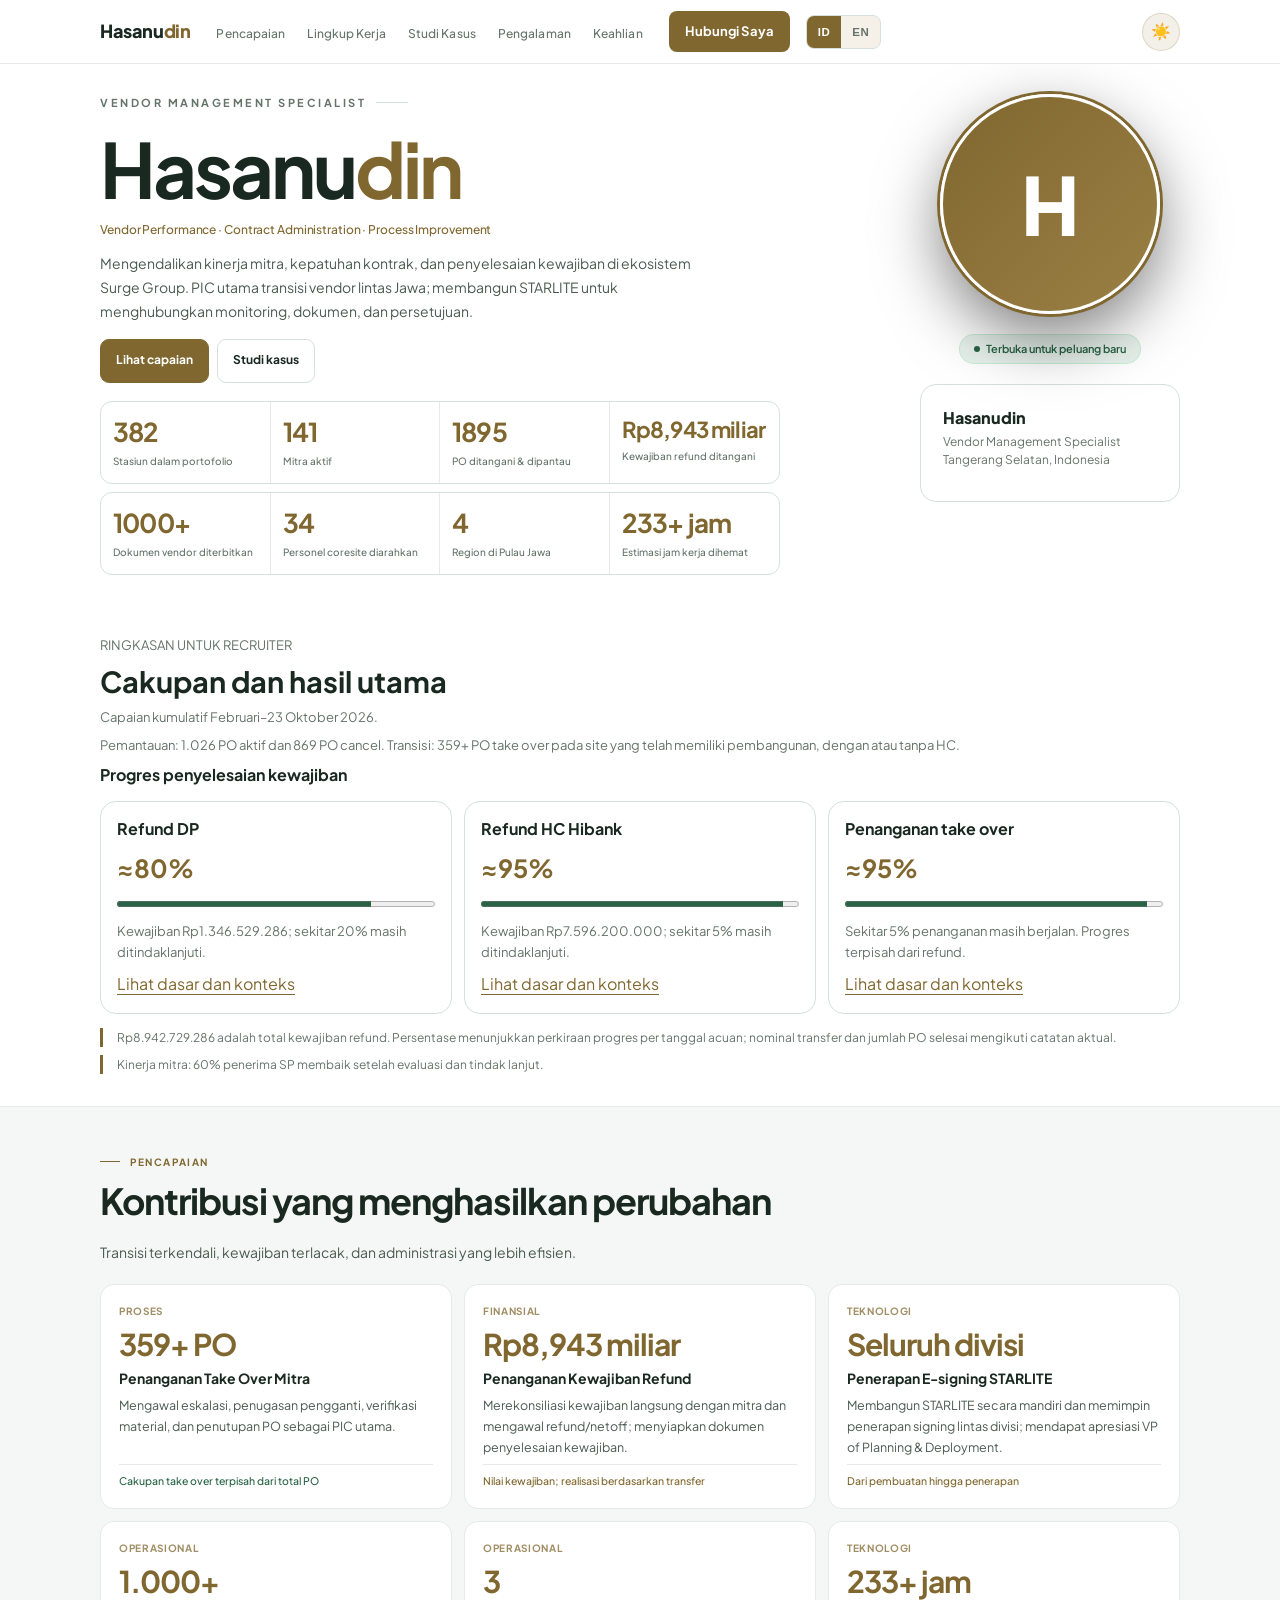
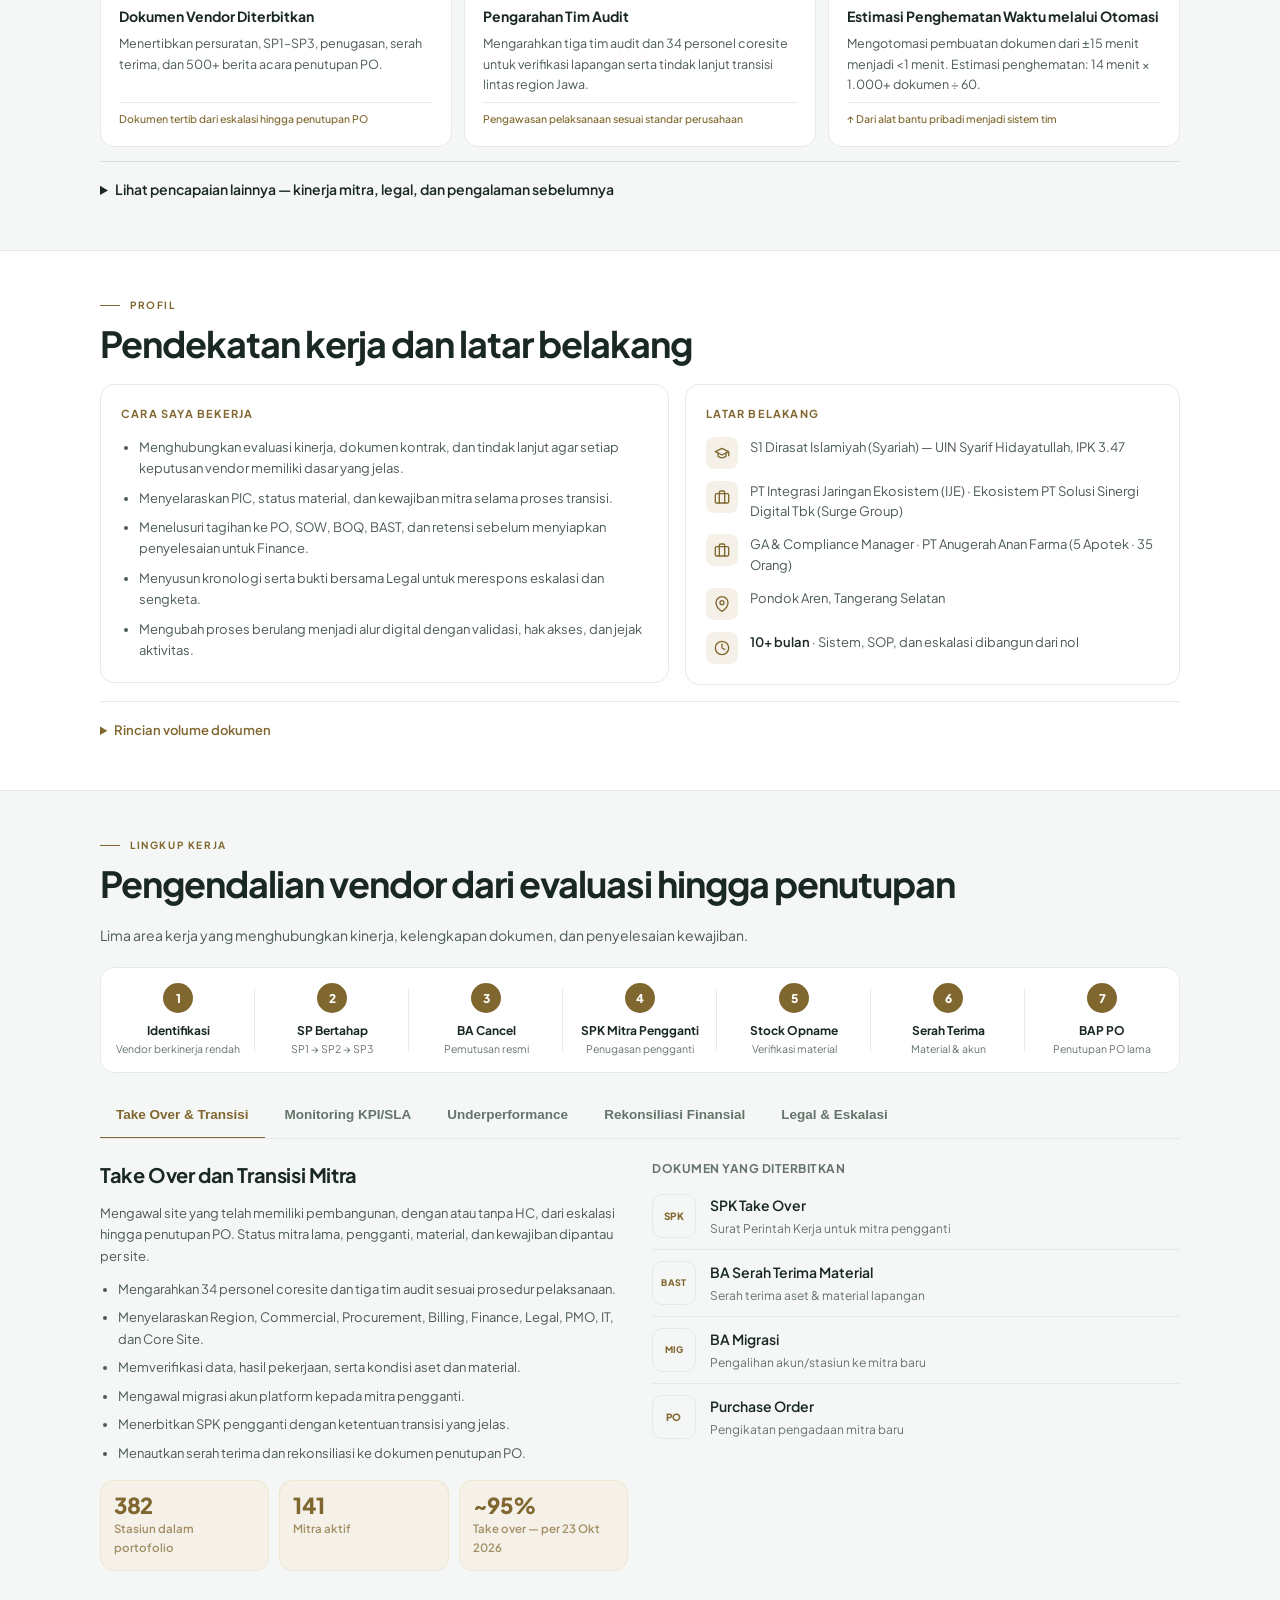
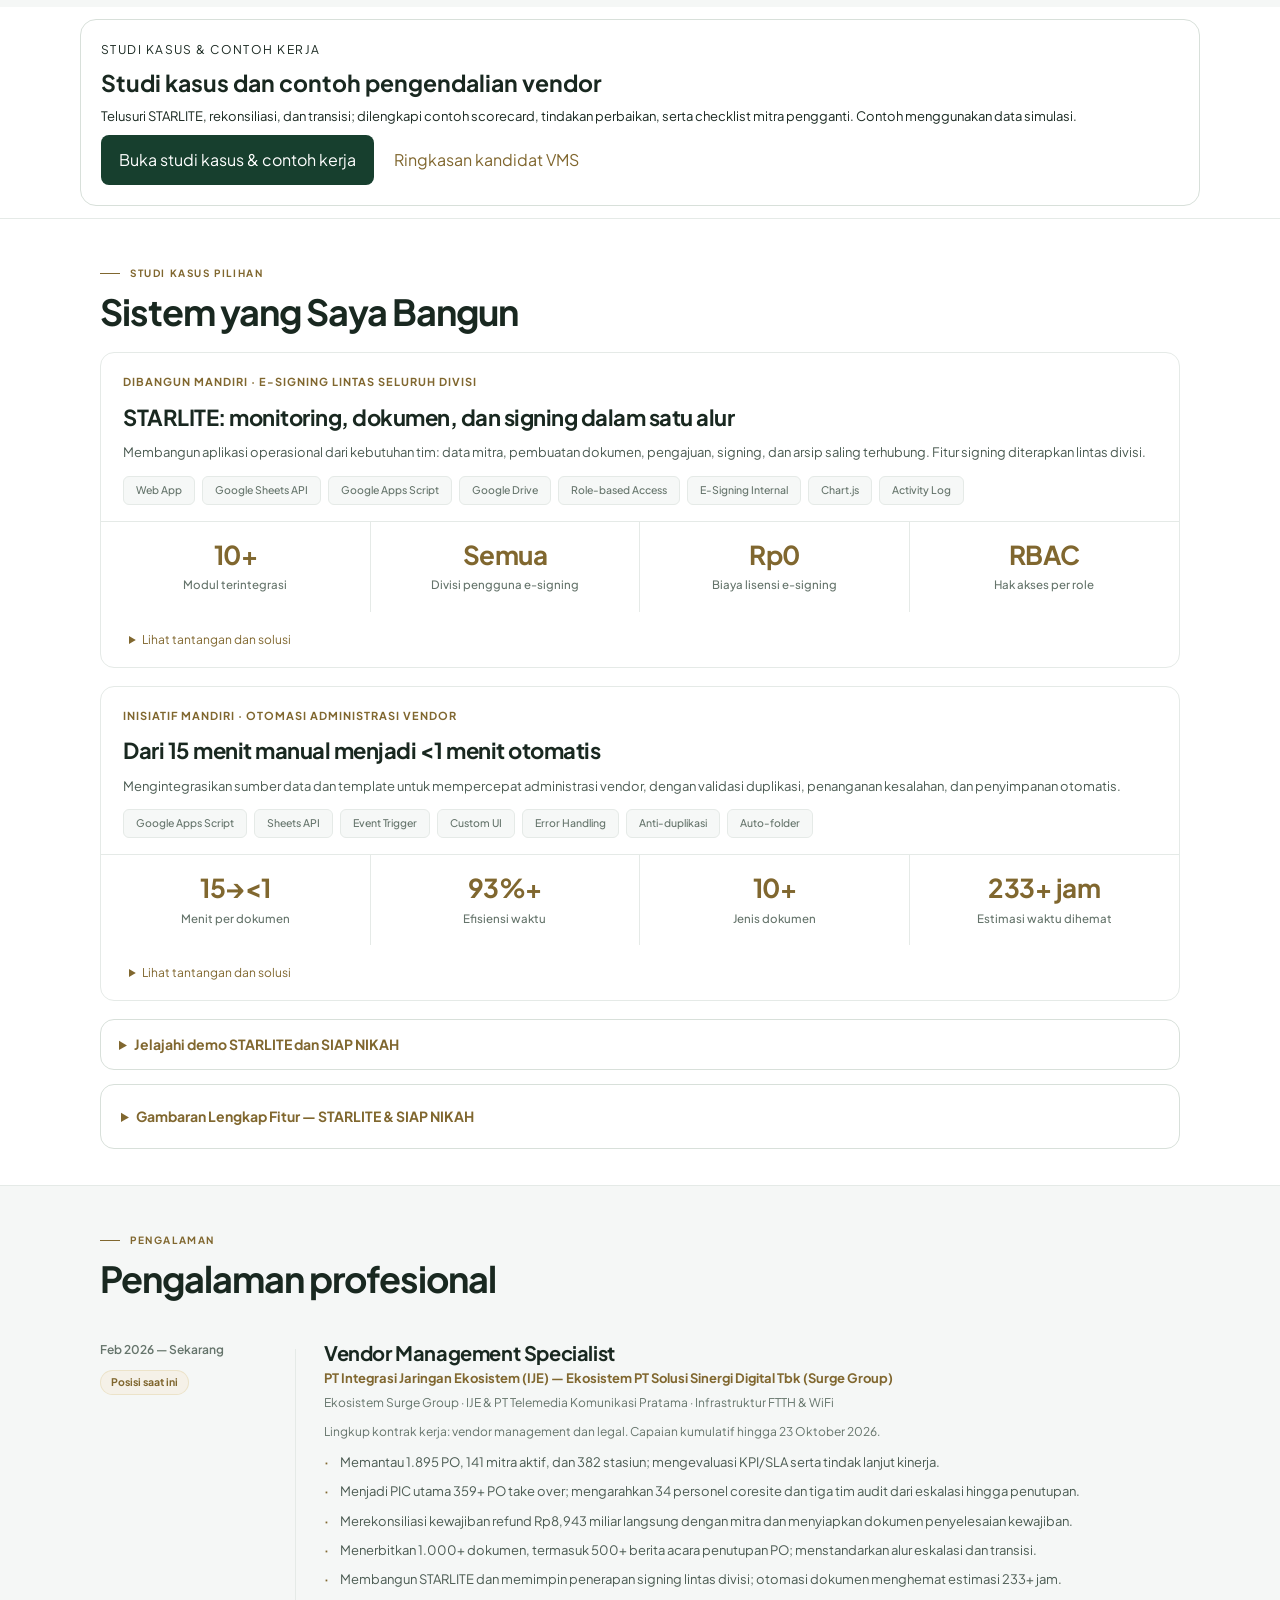
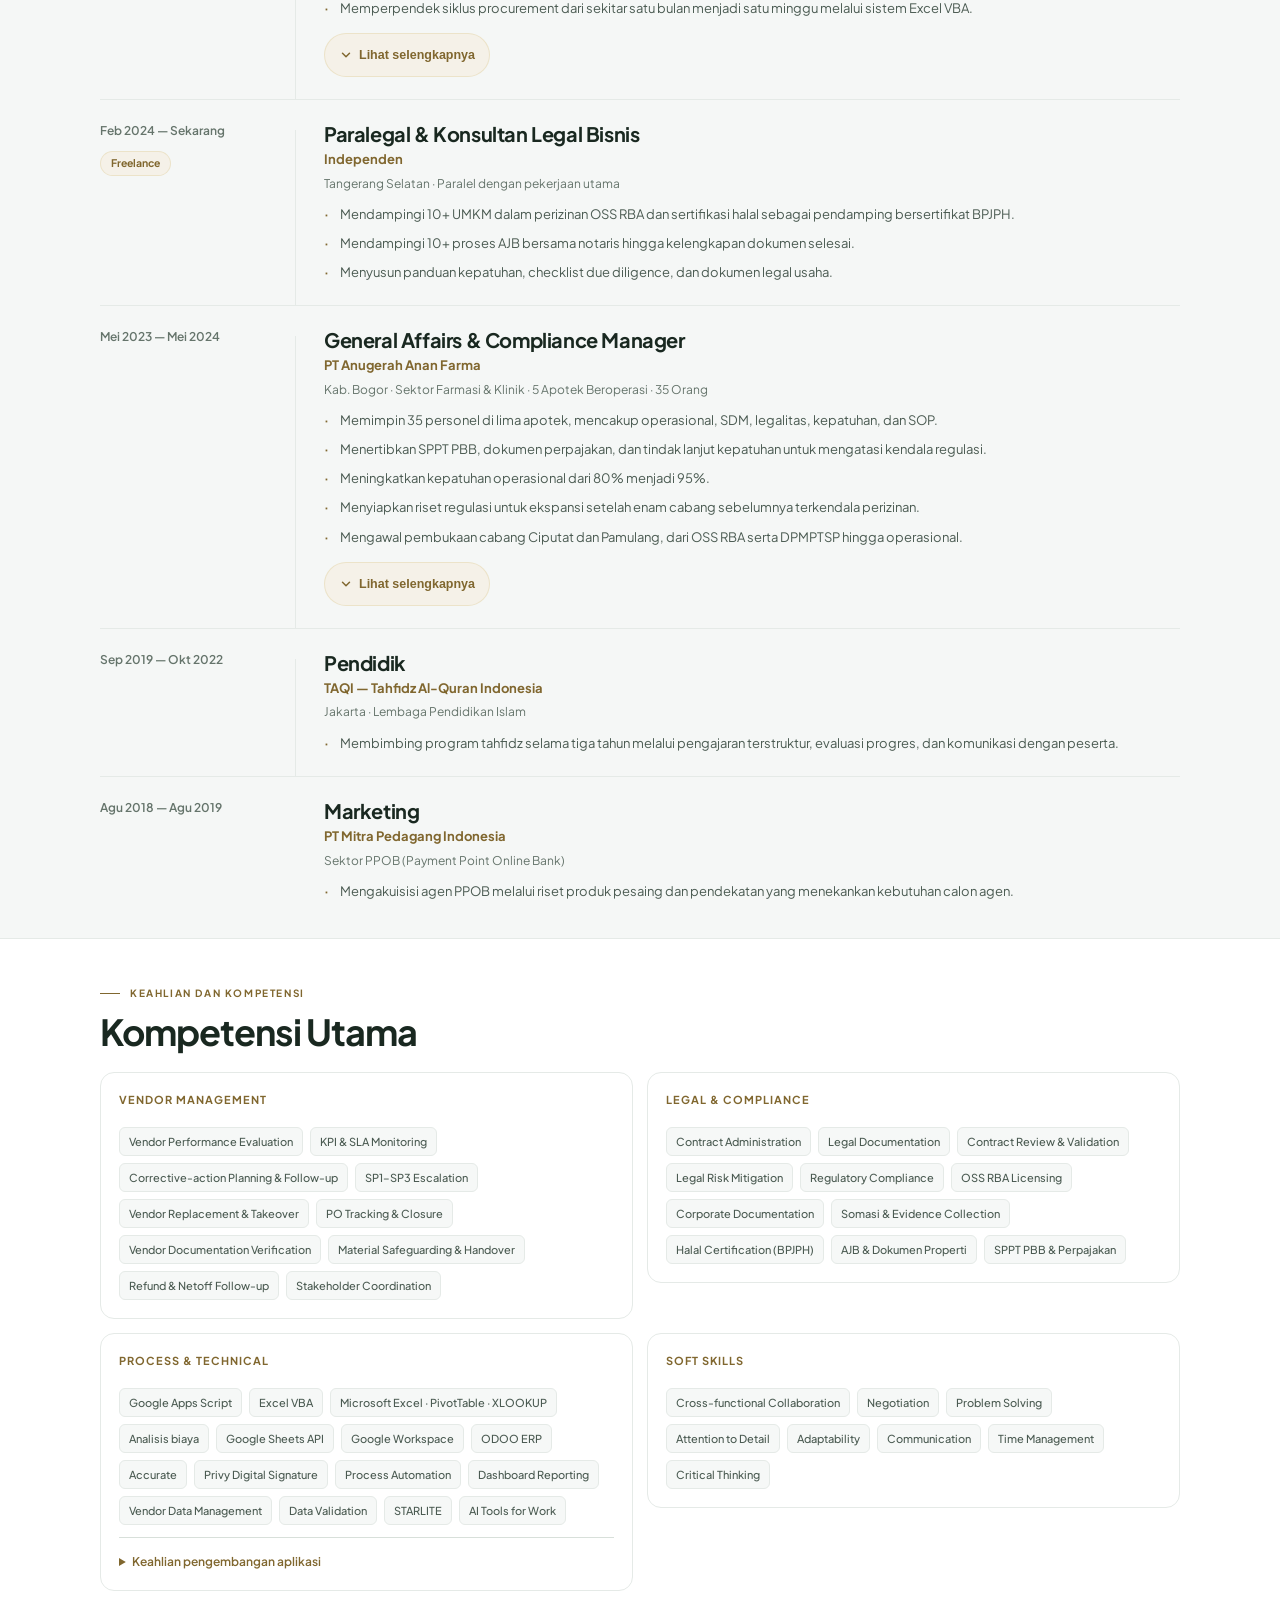
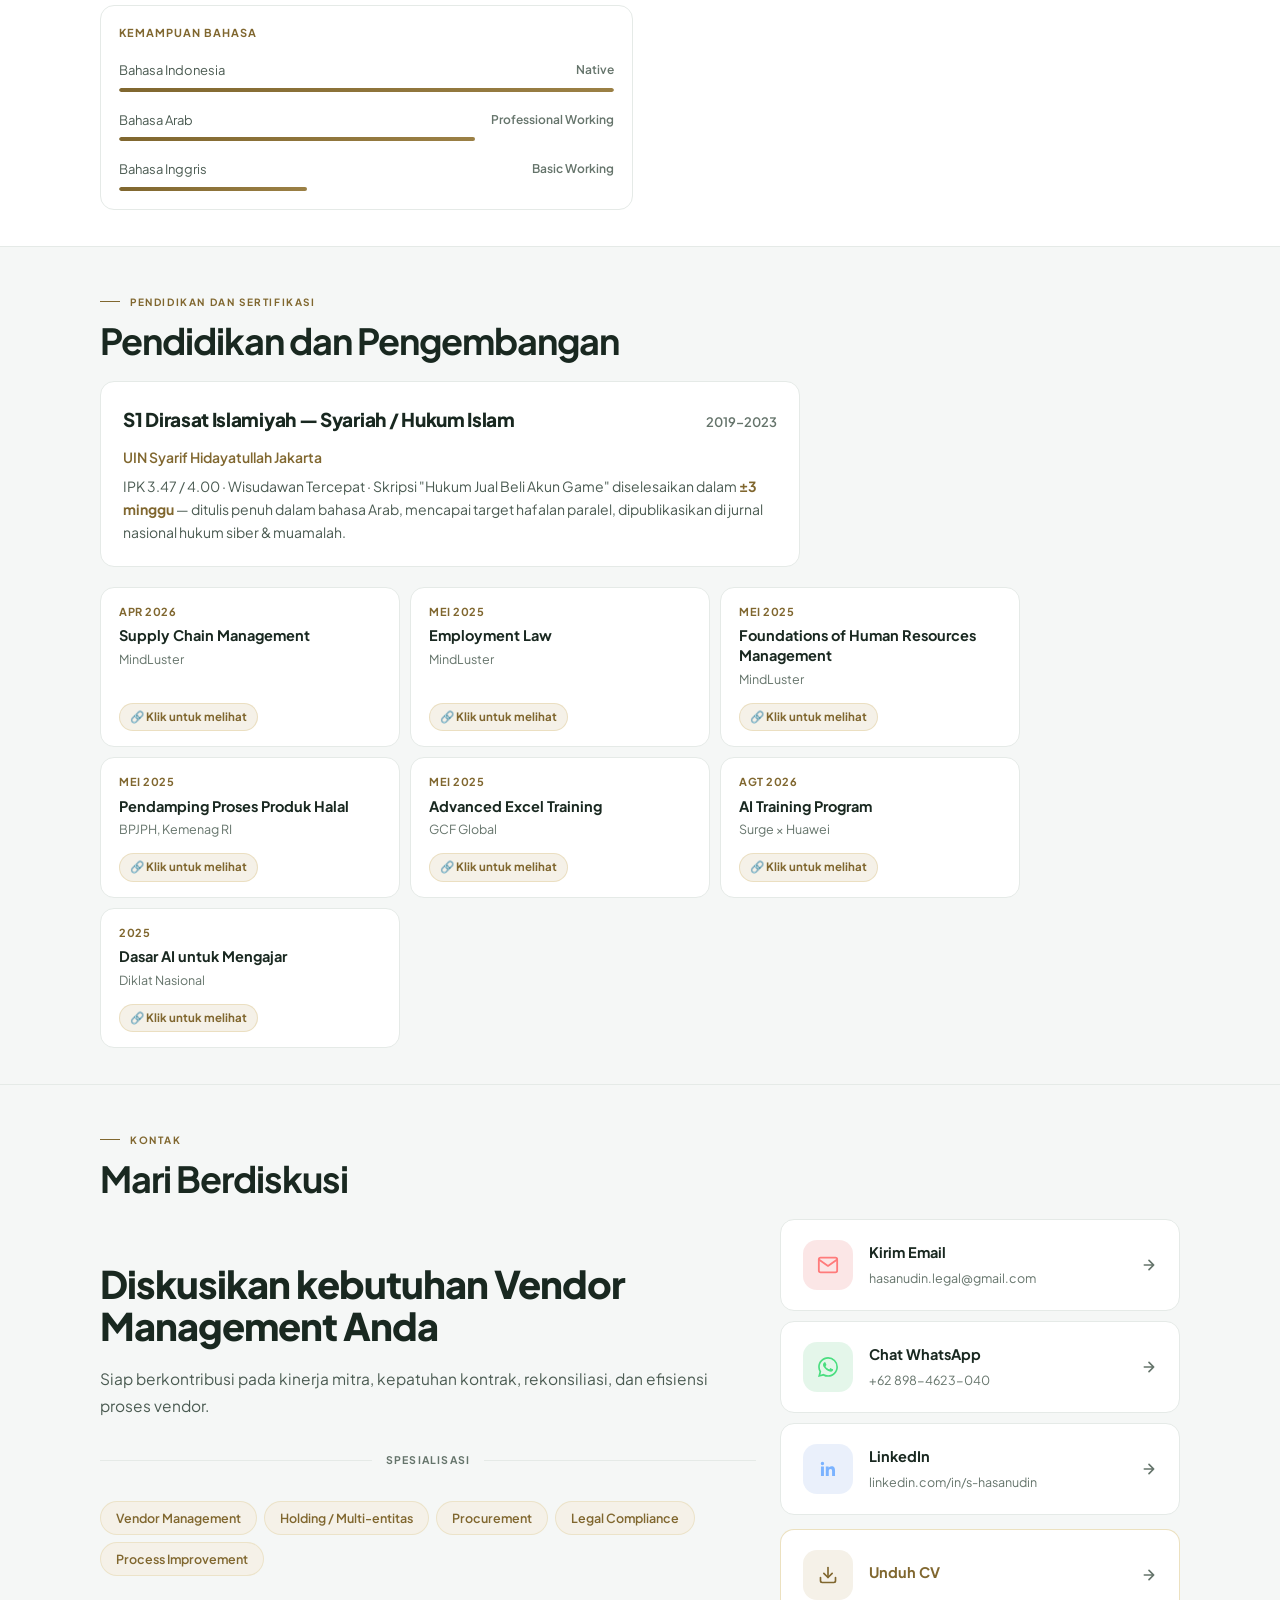
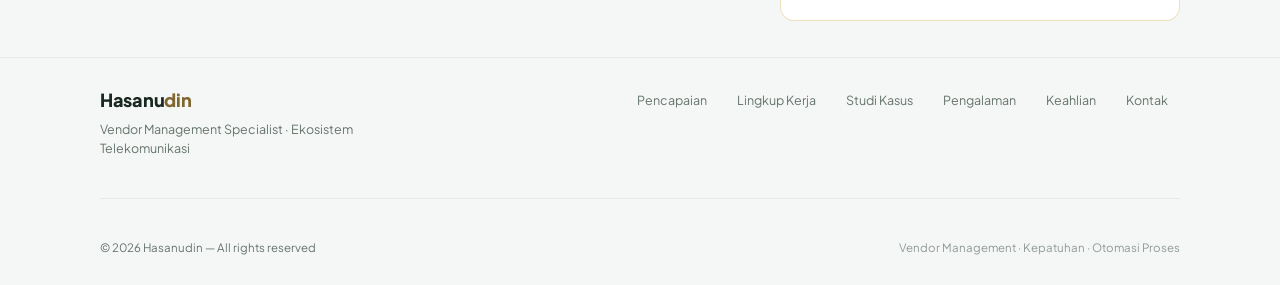
==== index.html @ 1c3de9e7 "Align current employer with IJE and Surge Group across portfolio copy" ====
<!DOCTYPE html>
<html lang="id">
<head>
<meta charset="UTF-8">
<meta name="viewport" content="width=device-width, initial-scale=1.0">
<title>Hasanudin — Vendor Management Specialist</title>
<meta name="description" content="Vendor Management Specialist — 382 stasiun, 1.895 PO, penanganan kewajiban refund Rp8,943 miliar di ekosistem PT Solusi Sinergi Digital Tbk.">
<meta property="og:title" content="Hasanudin — Vendor Management Specialist">
<meta property="og:description" content="382 stasiun · 1.895 PO · Rp8,943 miliar kewajiban refund · Ekosistem PT Solusi Sinergi Digital Tbk">
<meta property="og:type" content="website">
<meta property="og:image" content="Profile.jpg">
<meta name="twitter:card" content="summary_large_image">
<meta name="twitter:title" content="Hasanudin — Vendor Management Specialist">
<meta name="twitter:description" content="382 stasiun · 1.895 PO · Rp8,943 miliar kewajiban refund">
<link rel="icon" href="data:image/svg+xml,&lt;svg%20xmlns='http://www.w3.org/2000/svg'%20viewBox='0%200%20100%20100'&gt;&lt;rect%20width='100'%20height='100'%20rx='22'%20fill='%230B1F14'/&gt;&lt;text%20x='50'%20y='68'%20font-size='58'%20font-family='system-ui'%20font-weight='900'%20fill='%23C9A84C'%20text-anchor='middle'&gt;H&lt;/text&gt;&lt;/svg&gt;">
<link rel="preconnect" href="https://fonts.googleapis.com">
<link rel="preconnect" href="https://fonts.gstatic.com" crossorigin>
<link href="https://fonts.googleapis.com/css2?family=Plus+Jakarta+Sans:ital,wght@0,300;0,400;0,500;0,600;0,700;0,800;1,400&amp;display=swap" rel="stylesheet">
<style>
*,*::before,*::after{box-sizing:border-box;margin:0;padding:0}
html{scroll-behavior:smooth;scroll-padding-top:80px}
body{font-family:'Plus Jakarta Sans',system-ui,sans-serif;background:#0B1F14;color:#E8F0EA;line-height:1.6;-webkit-font-smoothing:antialiased}
a{color:inherit;text-decoration:none}
:root{
  --bg:#0B1F14;--bg2:#0F2619;--panel:#13301D;--panel2:#172E20;
  --ink:#E8F0EA;--body:#A8BFB0;--muted:#6B8A75;
  --border:rgba(255,255,255,0.07);--border2:rgba(255,255,255,0.13);
  --gold:#C9A84C;--gold-soft:rgba(201,168,76,0.10);--gold-mid:#D4B060;
  --green-acc:#3DDC7A;--green-soft:rgba(61,220,122,0.08);
  --red-soft:rgba(220,80,80,0.10);--red:#FF7B7B;
  --max:1120px;--nh:64px;
  --radius-sm:10px;--radius:14px;--radius-lg:20px;--radius-xl:24px;
  --shadow-sm:0 2px 12px rgba(0,0,0,.18);
  --shadow:0 8px 32px rgba(0,0,0,.28);
  --shadow-lg:0 20px 60px rgba(0,0,0,.38);
}

/* TRUNTUM */
.batik-bg{position:relative}
.batik-bg::before{
  content:'';position:absolute;inset:0;pointer-events:none;z-index:0;
  background-image:url("data:image/svg+xml,%3Csvg xmlns='http://www.w3.org/2000/svg' width='60' height='60'%3E%3Cg fill='none' stroke='%23C9A84C' stroke-width='0.5' opacity='0.15'%3E%3Ccircle cx='30' cy='30' r='6'/%3E%3Ccircle cx='30' cy='30' r='10'/%3E%3Cline x1='30' y1='20' x2='30' y2='10'/%3E%3Cline x1='30' y1='40' x2='30' y2='50'/%3E%3Cline x1='20' y1='30' x2='10' y2='30'/%3E%3Cline x1='40' y1='30' x2='50' y2='30'/%3E%3Cline x1='23' y1='23' x2='16' y2='16'/%3E%3Cline x1='37' y1='37' x2='44' y2='44'/%3E%3Cline x1='37' y1='23' x2='44' y2='16'/%3E%3Cline x1='23' y1='37' x2='16' y2='44'/%3E%3Ccircle cx='30' cy='10' r='2'/%3E%3Ccircle cx='30' cy='50' r='2'/%3E%3Ccircle cx='10' cy='30' r='2'/%3E%3Ccircle cx='50' cy='30' r='2'/%3E%3Ccircle cx='16' cy='16' r='1.5'/%3E%3Ccircle cx='44' cy='44' r='1.5'/%3E%3Ccircle cx='44' cy='16' r='1.5'/%3E%3Ccircle cx='16' cy='44' r='1.5'/%3E%3C/g%3E%3C/svg%3E");
  background-size:60px 60px;
}
.batik-bg>*{position:relative;z-index:1}

/* NAV */
nav{position:fixed;inset:0 0 auto 0;z-index:200;height:var(--nh);background:rgba(11,31,20,0.88);backdrop-filter:blur(24px) saturate(1.4);border-bottom:1px solid var(--border)}
.nav-wrap{max-width:var(--max);margin:0 auto;padding:0 36px;height:100%;display:flex;align-items:center;justify-content:space-between;gap:16px}
.logo{font-size:18px;font-weight:800;letter-spacing:-.4px;color:var(--ink)}
.logo span{color:var(--gold)}
.nav-links{display:flex;gap:2px;list-style:none}
.nav-links a{font-size:13px;font-weight:500;color:var(--muted);padding:7px 14px;border-radius:var(--radius-sm);transition:color .15s,background .15s;letter-spacing:.1px}
.nav-links a:hover,.nav-links a.active{color:var(--gold);background:var(--gold-soft)}
.nav-cta{font-size:13px;font-weight:700;color:var(--bg);background:var(--gold);padding:9px 22px;border-radius:var(--radius-sm);transition:opacity .15s,transform .15s;letter-spacing:.1px}
.nav-cta:hover{opacity:.88;transform:translateY(-1px)}
.burger{display:none;flex-direction:column;gap:5px;background:none;border:none;cursor:pointer;padding:6px}
.burger span{width:22px;height:1.5px;background:var(--ink);border-radius:2px;transition:.25s}
.burger.open span:nth-child(1){transform:translateY(6.5px) rotate(45deg)}
.burger.open span:nth-child(2){opacity:0}
.burger.open span:nth-child(3){transform:translateY(-6.5px) rotate(-45deg)}
.mob-nav{display:none;position:fixed;top:var(--nh);inset:auto 0 0 0;background:rgba(11,31,20,0.98);backdrop-filter:blur(24px);z-index:199;padding:20px 28px 40px;border-top:1px solid var(--border);flex-direction:column;gap:2px;overflow-y:auto}
.mob-nav.open{display:flex}
.mob-nav a{font-size:15px;font-weight:500;color:var(--body);padding:13px 8px;border-bottom:1px solid var(--border);transition:color .15s}
.mob-nav a:hover,.mob-nav a.mob-active{color:var(--gold)}
.mob-nav a:last-child{border:none;margin-top:16px;background:var(--gold);color:var(--bg);border-radius:var(--radius);text-align:center;padding:14px;font-weight:700}
@media(max-width:720px){
  .nav-links,.nav-cta,.lang-btn-wrap{display:none}
  .nav-wrap{padding:0 16px;gap:8px;justify-content:space-between}
  .burger{display:flex;margin-left:4px}
  .theme-toggle{display:flex;width:34px;height:34px;font-size:14px}
  nav{z-index:9999}
}

/* HERO */
.hero{padding-top:calc(var(--nh) + 80px);padding-bottom:96px;max-width:var(--max);margin:0 auto;padding-left:36px;padding-right:36px}
.hero-avail{display:inline-flex;align-items:center;gap:8px;font-size:13px;font-weight:600;color:var(--green-acc);background:var(--green-soft);border:1px solid rgba(61,220,122,0.18);padding:6px 16px;border-radius:100px;margin-bottom:40px;letter-spacing:.1px}
.hero-avail .pulse{width:7px;height:7px;border-radius:50%;background:var(--green-acc);animation:pulse 2s ease-in-out infinite}
@keyframes pulse{0%,100%{opacity:1;transform:scale(1)}50%{opacity:.3;transform:scale(.75)}}
.hero-name{font-size:clamp(54px,8vw,100px);font-weight:800;letter-spacing:-4px;line-height:.93;color:var(--ink);margin-bottom:12px}
.hero-name span{color:var(--gold)}
.hero-eyebrow{font-size:11px;font-weight:700;letter-spacing:2.5px;text-transform:uppercase;color:var(--muted);margin-bottom:16px;display:flex;align-items:center;gap:10px}
.hero-eyebrow::after{content:'';flex:0 0 32px;height:1px;background:var(--border2)}
.hero-title{font-size:clamp(16px,2vw,21px);font-weight:500;color:var(--gold);letter-spacing:-.1px;margin-bottom:24px}
.hero-desc{font-size:16px;color:var(--body);max-width:560px;line-height:1.8;margin-bottom:44px}
.hero-desc strong{color:var(--ink);font-weight:600}
.hero-actions{display:flex;gap:12px;flex-wrap:wrap;margin-bottom:56px}
.btn-gold{font-size:14px;font-weight:700;color:var(--bg);background:var(--gold);padding:14px 28px;border-radius:var(--radius);display:inline-flex;align-items:center;gap:9px;transition:opacity .15s,transform .15s,box-shadow .15s;box-shadow:0 4px 24px rgba(201,168,76,0.3)}
.btn-gold:hover{opacity:.9;transform:translateY(-2px);box-shadow:0 10px 32px rgba(201,168,76,0.4)}
.btn-ghost{font-size:14px;font-weight:600;color:var(--body);border:1.5px solid var(--border2);padding:13px 28px;border-radius:var(--radius);transition:border-color .15s,color .15s,background .15s}
.btn-ghost:hover{border-color:var(--gold);color:var(--gold);background:var(--gold-soft)}
.hero-stats{display:grid;grid-template-columns:repeat(4,1fr);border:1px solid var(--border2);border-radius:var(--radius-lg);overflow:hidden;max-width:680px;background:var(--panel);position:relative}
.hero-stats::before{content:'';position:absolute;inset:0;background:linear-gradient(135deg,rgba(201,168,76,0.03),transparent);pointer-events:none}
@media(max-width:560px){.hero-stats{grid-template-columns:repeat(2,1fr)}}
.hs{padding:24px 20px;border-right:1px solid var(--border);position:relative;transition:background .2s}
.hs:hover{background:rgba(201,168,76,0.05)}
.hs:last-child{border-right:none}
@media(max-width:560px){.hs:nth-child(2){border-right:none}.hs:nth-child(1),.hs:nth-child(2){border-bottom:1px solid var(--border)}}
.hs-num{font-size:28px;font-weight:800;letter-spacing:-1px;color:var(--gold);line-height:1;margin-bottom:8px}
.hs-lbl{font-size:11px;font-weight:500;color:var(--muted);line-height:1.45}

/* SECTIONS */
.sec{padding:104px 0}
.sec-inner{max-width:var(--max);margin:0 auto;padding:0 36px}
.sec.alt{background:var(--bg2)}
.sec-eye{
  display:inline-flex;align-items:center;gap:10px;
  font-size:10.5px;font-weight:700;letter-spacing:2.5px;text-transform:uppercase;
  color:var(--gold);margin-bottom:14px;
}
.sec-eye::before{content:'';display:inline-block;width:20px;height:1px;background:var(--gold);flex-shrink:0}
.sec-h{font-size:clamp(28px,4vw,48px);font-weight:800;letter-spacing:-1.5px;line-height:1.06;color:var(--ink);margin-bottom:16px}
.sec-sub{font-size:16px;color:var(--body);max-width:560px;line-height:1.78;margin-bottom:56px}

/* ACHIEVEMENTS */
.ach-grid{display:grid;grid-template-columns:repeat(auto-fill,minmax(280px,1fr));gap:14px}
@media(max-width:640px){.ach-grid{grid-template-columns:1fr 1fr;gap:10px}}
@media(max-width:400px){.ach-grid{grid-template-columns:1fr}}
.ach-card{
  background:var(--panel);border:1px solid var(--border);border-radius:var(--radius-lg);padding:26px 24px 22px;
  display:flex;flex-direction:column;gap:10px;
  transition:border-color .25s,transform .3s,box-shadow .3s;
  position:relative;overflow:hidden;
}
.ach-card::before{content:'';position:absolute;top:0;left:0;right:0;height:1px;background:linear-gradient(90deg,transparent,var(--gold),transparent);opacity:0;transition:opacity .3s}
.ach-card::after{content:'';position:absolute;bottom:0;left:0;width:100%;height:2px;background:linear-gradient(90deg,var(--gold),var(--gold-mid));transform:scaleX(0);transform-origin:left;transition:transform .35s cubic-bezier(.4,0,.2,1)}
.ach-card:hover{border-color:rgba(201,168,76,0.35);transform:translateY(-5px);box-shadow:0 24px 60px rgba(0,0,0,.4)}
.ach-card:hover::before{opacity:1}
.ach-card:hover::after{transform:scaleX(1)}
.ach-cat{font-size:10px;font-weight:700;color:var(--gold);letter-spacing:1.5px;text-transform:uppercase;opacity:.75}
.ach-num{font-size:40px;font-weight:800;letter-spacing:-2px;color:var(--gold);line-height:1}
.ach-title{font-size:14.5px;font-weight:700;color:var(--ink);line-height:1.38}
.ach-desc{font-size:12.5px;color:var(--body);line-height:1.7;flex:1}
.ach-tag{display:inline-flex;align-items:center;gap:6px;font-size:11px;font-weight:600;margin-top:auto;padding-top:12px;border-top:1px solid var(--border)}
.ach-tag.green{color:var(--green-acc)}
.ach-tag.gold{color:var(--gold)}

/* WHO */
.who-grid{display:grid;grid-template-columns:1fr 1fr;gap:24px;align-items:start}
@media(max-width:720px){.who-grid{grid-template-columns:1fr;gap:20px}}
.who-card{background:var(--panel);border:1px solid var(--border);border-radius:var(--radius-lg);padding:32px}
.who-card h3{font-size:11px;font-weight:700;color:var(--gold);letter-spacing:1.2px;text-transform:uppercase;margin-bottom:20px}
.who-card li{font-size:14px;color:var(--body);line-height:1.75;margin-bottom:12px}
.who-card li:last-child{margin-bottom:0}
.who-card li strong{color:var(--ink)}
.who-card ul{padding-left:18px}
.profile-detail{display:flex;align-items:center;gap:12px;font-size:13.5px;color:var(--body);margin-bottom:14px;line-height:1.5}
.profile-detail:last-child{margin-bottom:0}
.pd-icon{width:36px;height:36px;border-radius:9px;background:var(--gold-soft);color:var(--gold);display:flex;align-items:center;justify-content:center;flex-shrink:0}

/* FLOW */
.flow{display:flex;align-items:stretch;gap:0;flex-wrap:wrap;margin-bottom:56px;border:1px solid var(--border);border-radius:var(--radius-lg);overflow:hidden;background:var(--panel)}
.flow-step{
  display:flex;flex-direction:column;align-items:center;text-align:center;
  padding:20px 16px;flex:1;transition:background .2s;position:relative;
}
.flow-step:not(:last-child)::after{content:'';position:absolute;right:0;top:50%;transform:translateY(-50%);height:60%;width:1px;background:var(--border)}
.flow-step:hover{background:rgba(201,168,76,0.05)}
.flow-num{width:30px;height:30px;border-radius:50%;background:var(--gold);color:var(--bg);font-size:12px;font-weight:800;display:flex;align-items:center;justify-content:center;margin-bottom:10px;flex-shrink:0}
.flow-label{font-size:12px;font-weight:700;color:var(--ink);margin-bottom:3px;line-height:1.3}
.flow-sub{font-size:10.5px;color:var(--muted);line-height:1.4}
.flow-arrow{display:none}
@media(max-width:640px){.flow{border-radius:var(--radius);gap:0}.flow-step{min-width:50%;flex:none;border-bottom:1px solid var(--border)}.flow-step:nth-child(odd)::after{display:none}.flow-step:nth-last-child(-n+2){border-bottom:none}}

/* LC TABS */
.lc-tabs{display:flex;border-bottom:1px solid var(--border);overflow-x:auto;scrollbar-width:none;gap:2px}
.lc-tabs::-webkit-scrollbar{display:none}
.lc-tab{font-size:13.5px;font-weight:600;color:var(--muted);padding:14px 22px;border-bottom:2px solid transparent;margin-bottom:-1px;white-space:nowrap;cursor:pointer;background:none;border-left:none;border-right:none;border-top:none;transition:color .15s,border-color .15s;border-radius:var(--radius-sm) var(--radius-sm) 0 0}
.lc-tab:hover{color:var(--ink);background:rgba(255,255,255,0.03)}
.lc-tab.on{color:var(--gold);border-bottom-color:var(--gold)}
.lc-panel{display:none;padding-top:48px}
.lc-panel.on{display:grid;grid-template-columns:1fr 1fr;gap:48px}
@media(max-width:640px){.lc-panel.on{grid-template-columns:1fr;gap:28px}}
.lc-text h3{font-size:21px;font-weight:800;letter-spacing:-.4px;color:var(--ink);margin-bottom:12px}
.lc-text p{font-size:14.5px;color:var(--body);line-height:1.74;margin-bottom:18px}
.lc-text ul{padding-left:18px;display:flex;flex-direction:column;gap:9px}
.lc-text li{font-size:14px;color:var(--body);line-height:1.68}
.lc-text li strong{color:var(--ink)}
.lc-stat-row{display:flex;gap:10px;margin-top:24px;flex-wrap:wrap}
.lc-s{flex:1;min-width:90px;background:var(--gold-soft);border:1px solid rgba(201,168,76,0.15);border-radius:var(--radius);padding:16px 18px}
.lc-s-num{font-size:22px;font-weight:800;color:var(--gold);letter-spacing:-.5px;line-height:1;margin-bottom:4px}
.lc-s-lbl{font-size:11.5px;font-weight:600;color:var(--gold);opacity:.7}
.lc-docs{display:flex;flex-direction:column}
.lc-doc{display:flex;align-items:center;gap:14px;padding:14px 0;border-bottom:1px solid var(--border)}
.lc-doc:first-child{padding-top:0}
.lc-doc:last-child{border-bottom:none}
.lc-badge{width:44px;height:44px;border-radius:var(--radius-sm);flex-shrink:0;background:var(--panel2);border:1px solid var(--border);display:flex;align-items:center;justify-content:center;font-size:10px;font-weight:800;color:var(--gold);letter-spacing:.3px}
.lc-dname{font-size:14px;font-weight:600;color:var(--ink);margin-bottom:2px}
.lc-ddesc{font-size:12px;color:var(--muted)}

/* CASE STUDY */
.case{border:1px solid var(--border);border-radius:var(--radius-xl);overflow:hidden;background:var(--panel);box-shadow:var(--shadow)}
.case-top{padding:44px 44px 0}
@media(max-width:640px){.case-top{padding:28px 28px 0}}
.case-lbl{font-size:11px;font-weight:700;color:var(--gold);letter-spacing:1px;text-transform:uppercase;margin-bottom:12px}
.case-h{font-size:24px;font-weight:800;letter-spacing:-.4px;line-height:1.2;color:var(--ink);margin-bottom:10px}
.case-desc{font-size:14.5px;color:var(--body);line-height:1.68}
.case-tags{display:flex;flex-wrap:wrap;gap:7px;margin-top:20px}
.ctag{font-size:11.5px;font-weight:600;background:rgba(255,255,255,0.04);border:1px solid var(--border);color:var(--muted);padding:5px 12px;border-radius:var(--radius-sm);transition:border-color .15s,color .15s}
.ctag:hover{border-color:var(--gold);color:var(--gold)}
.case-metrics{display:grid;grid-template-columns:repeat(4,1fr);border-top:1px solid var(--border);margin-top:36px}
@media(max-width:560px){.case-metrics{grid-template-columns:repeat(2,1fr)}}
.cm{padding:24px;text-align:center;border-right:1px solid var(--border);transition:background .2s}
.cm:hover{background:rgba(201,168,76,0.04)}
.cm:last-child{border-right:none}
@media(max-width:560px){.cm:nth-child(2){border-right:none}.cm:nth-child(1),.cm:nth-child(2){border-bottom:1px solid var(--border)}}
.cm-n{font-size:26px;font-weight:800;letter-spacing:-.5px;color:var(--gold);line-height:1;margin-bottom:5px}
.cm-l{font-size:11.5px;font-weight:500;color:var(--muted)}
.case-body{display:grid;grid-template-columns:1fr 1fr;border-top:1px solid var(--border)}
@media(max-width:640px){.case-body{grid-template-columns:1fr}}
.case-col{padding:36px 44px;border-right:1px solid var(--border)}
.case-col:last-child{border-right:none}
@media(max-width:640px){.case-col{padding:24px 28px;border-right:none;border-bottom:1px solid var(--border)}.case-col:last-child{border-bottom:none}}
.cc-h{font-size:10.5px;font-weight:700;color:var(--muted);letter-spacing:1px;text-transform:uppercase;margin-bottom:14px}
.case-col p,.case-col li{font-size:14px;color:var(--body);line-height:1.74}
.case-col ul{padding-left:17px;display:flex;flex-direction:column;gap:8px;margin-top:14px}
.case-col li strong{color:var(--ink)}

/* EXPERIENCE */
.exp-list{display:flex;flex-direction:column}
.exp-item{padding:44px 0;border-bottom:1px solid var(--border);display:grid;grid-template-columns:200px 1fr;gap:40px;position:relative}
.exp-item::before{content:'';position:absolute;left:195px;top:52px;bottom:0;width:1px;background:var(--border);pointer-events:none}
.exp-item:last-child{border-bottom:none;padding-bottom:0}
.exp-item:last-child::before{display:none}
@media(max-width:680px){.exp-item{grid-template-columns:1fr;gap:12px;padding:32px 0}.exp-item::before{display:none}}
.exp-date{font-size:12px;font-weight:600;color:var(--muted);margin-bottom:8px;line-height:1.5}
.exp-badge{display:inline-flex;font-size:10.5px;font-weight:700;color:var(--gold);background:var(--gold-soft);border:1px solid rgba(201,168,76,0.2);padding:3px 10px;border-radius:100px}
.exp-role{font-size:20px;font-weight:800;letter-spacing:-.4px;color:var(--ink);margin-bottom:3px;line-height:1.2}
.exp-co{font-size:13px;font-weight:700;color:var(--gold);margin-bottom:4px}
.exp-where{font-size:12px;color:var(--muted);margin-bottom:20px;line-height:1.6}
.exp-ul{padding-left:0;list-style:none;display:flex;flex-direction:column;gap:10px}
.exp-ul li{font-size:13.5px;color:var(--body);line-height:1.72;padding-left:16px;position:relative}
.exp-ul li::before{content:'·';position:absolute;left:0;color:var(--gold);font-weight:700}
.exp-ul li strong{color:var(--ink);font-weight:600}
.exp-more{font-size:12.5px;font-weight:600;color:var(--gold);background:var(--gold-soft);border:1px solid rgba(201,168,76,0.2);cursor:pointer;display:inline-flex;align-items:center;gap:6px;padding:7px 14px;margin-top:14px;border-radius:100px;transition:background .15s}
.exp-more:hover{background:rgba(201,168,76,0.18)}
.exp-extra{display:none}
.exp-extra.open{display:block;margin-top:16px;padding-top:16px;border-top:1px solid var(--border)}

/* DOC COUNTER */
.doc-counter{display:grid;grid-template-columns:repeat(auto-fill,minmax(150px,1fr));gap:10px;margin-top:28px}
.dc{background:var(--panel);border:1px solid var(--border);border-radius:var(--radius);padding:20px;text-align:center;transition:border-color .2s,transform .2s}
.dc:hover{border-color:rgba(201,168,76,0.35);transform:translateY(-2px)}
.dc-num{font-size:26px;font-weight:800;color:var(--gold);letter-spacing:-.8px;line-height:1;margin-bottom:6px}
.dc-lbl{font-size:11.5px;font-weight:500;color:var(--muted);line-height:1.45}

/* SKILLS */
.skills-wrap{display:grid;grid-template-columns:1fr 1fr;gap:20px}
@media(max-width:640px){.skills-wrap{grid-template-columns:1fr}}
.sk-group{background:var(--panel);border:1px solid var(--border);border-radius:var(--radius-lg);padding:28px;transition:border-color .2s}
.sk-group:hover{border-color:rgba(201,168,76,0.25)}
.sk-group-title{font-size:11px;font-weight:700;color:var(--gold);letter-spacing:1px;text-transform:uppercase;margin-bottom:18px}
.sk-chips{display:flex;flex-wrap:wrap;gap:7px}
.chip{font-size:12.5px;font-weight:500;color:var(--body);background:rgba(255,255,255,0.03);border:1px solid var(--border);padding:6px 13px;border-radius:var(--radius-sm);transition:border-color .15s,color .15s,background .15s}
.chip:hover{border-color:rgba(201,168,76,0.4);color:var(--gold);background:var(--gold-soft)}
.bar-stack{display:flex;flex-direction:column;gap:18px}
.bar-meta{display:flex;justify-content:space-between;font-size:13px;color:var(--body);margin-bottom:7px}
.bar-meta .lvl{font-weight:600;color:var(--muted);font-size:12px}
.bar-track{height:4px;border-radius:100px;background:rgba(255,255,255,0.06);overflow:hidden}
.bar-fill{height:100%;border-radius:100px;background:linear-gradient(90deg,var(--gold),var(--gold-mid));width:0;transition:width 1.2s cubic-bezier(.15,.8,.2,1)}

.cert-link{display:block;text-decoration:none;cursor:pointer;transition:border-color .2s,transform .2s}
.cert-link:hover{border-color:var(--gold);transform:translateY(-2px)}
.cert-cta{
  display:inline-flex;align-items:center;gap:5px;
  font-size:11.5px;font-weight:700;color:var(--gold);
  background:var(--gold-soft);border:1px solid rgba(201,168,76,0.25);
  padding:4px 10px;border-radius:100px;margin-top:10px;
  transition:background .15s;
}
.cert-link:hover .cert-cta{background:rgba(201,168,76,0.22)}

/* EDUCATION & CERT */
.edu-main{background:var(--panel);border:1px solid var(--border);border-radius:var(--radius-lg);padding:32px;margin-bottom:24px;max-width:700px}
.edu-degree{font-size:19px;font-weight:800;letter-spacing:-.3px;color:var(--ink);margin-bottom:4px}
.edu-uni{font-size:14px;font-weight:600;color:var(--gold);margin-bottom:6px}
.edu-detail{font-size:14px;color:var(--body);line-height:1.65}
.cert-wrap{display:block;max-width:920px;margin-top:34px}
.cert-wide{grid-column:1/-1}
.cert-group.cert-wide .cert-grid{grid-template-columns:repeat(auto-fill,minmax(270px,1fr))}
.cert-link{display:flex!important;flex-direction:column;align-items:flex-start;justify-content:flex-start;gap:14px}
.cert-info{flex:1 1 auto;min-width:0;width:100%}
.cert-link .cert-cta{margin-top:auto;white-space:nowrap;flex-shrink:0}
.cert-wrap .cert-grid{grid-template-columns:repeat(3,minmax(0,1fr));max-width:none}
@media(max-width:860px){.cert-wrap .cert-grid{grid-template-columns:repeat(2,minmax(0,1fr))}}
@media(max-width:520px){.cert-wrap .cert-grid{grid-template-columns:1fr}}

.cert-name{line-height:1.35;margin-bottom:4px}
.cert-yr{margin-bottom:8px}
.cert-grid{display:grid;grid-template-columns:repeat(auto-fill,minmax(220px,1fr));gap:10px;max-width:920px}
.cert{background:var(--panel);border:1px solid var(--border);border-radius:var(--radius);padding:18px 20px;transition:border-color .15s,transform .15s}
.cert:hover{border-color:rgba(201,168,76,0.35);transform:translateY(-2px)}
.cert-yr{font-size:11px;font-weight:700;color:var(--gold);margin-bottom:6px;letter-spacing:.5px;text-transform:uppercase}
.cert-name{font-size:14.5px;font-weight:700;color:var(--ink);margin-bottom:3px}
.cert-org{font-size:12.5px;color:var(--muted)}

/* GLOSSARY */
.gloss-cols{columns:2;column-gap:32px}
@media(max-width:560px){.gloss-cols{columns:1}}
.gl{break-inside:avoid;display:flex;gap:14px;padding:12px 0;border-bottom:1px solid var(--border)}
.gl-t{font-size:12.5px;font-weight:700;color:var(--gold);min-width:90px;flex-shrink:0}
.gl-d{font-size:12.5px;color:var(--muted);line-height:1.5}

/* CONTACT */
.contact-cta-wrap{display:grid;grid-template-columns:1fr 400px;gap:72px;align-items:center}
@media(max-width:960px){.contact-cta-wrap{grid-template-columns:1fr;gap:44px}}
.contact-cta-right{display:flex;flex-direction:column;gap:10px}
.cta-btn{display:flex;align-items:center;gap:16px;padding:20px 22px;border-radius:var(--radius-lg);text-decoration:none;border:1px solid var(--border);transition:transform .2s,border-color .2s,box-shadow .2s;background:var(--panel);position:relative;overflow:hidden}
.cta-btn::before{content:'';position:absolute;inset:0;opacity:0;transition:opacity .25s}
.cta-btn:hover{transform:translateY(-3px);box-shadow:0 16px 48px rgba(0,0,0,.3)}
.cta-email:hover{border-color:rgba(255,100,100,0.4)}
.cta-email::before{background:radial-gradient(ellipse at left,rgba(255,80,80,0.06),transparent 70%)}
.cta-email:hover::before{opacity:1}
.cta-wa:hover{border-color:rgba(37,211,102,0.4)}
.cta-wa::before{background:radial-gradient(ellipse at left,rgba(37,211,102,0.06),transparent 70%)}
.cta-wa:hover::before{opacity:1}
.cta-li:hover{border-color:rgba(80,130,220,0.4)}
.cta-li::before{background:radial-gradient(ellipse at left,rgba(80,130,220,0.06),transparent 70%)}
.cta-li:hover::before{opacity:1}
.cta-icon{width:50px;height:50px;border-radius:var(--radius);display:flex;align-items:center;justify-content:center;flex-shrink:0;transition:transform .2s}
.cta-btn:hover .cta-icon{transform:scale(1.08)}
.cta-email .cta-icon{background:rgba(220,50,50,0.12);color:#FF7B7B}
.cta-wa .cta-icon{background:rgba(37,180,80,0.12);color:#4ADE80}
.cta-li .cta-icon{background:rgba(80,130,220,0.12);color:#7BB3FF}
.cta-text{flex:1}
.cta-label{font-size:14.5px;font-weight:700;color:var(--ink);margin-bottom:3px}
.cta-val{font-size:12.5px;color:var(--muted)}
.cta-arrow{color:var(--muted);transition:transform .2s,color .2s;flex-shrink:0}
.cta-btn:hover .cta-arrow{transform:translateX(4px);color:var(--gold)}
.contact-h{font-size:clamp(24px,3vw,38px);font-weight:800;letter-spacing:-1px;line-height:1.1;color:var(--ink);margin-bottom:18px}
.contact-p{font-size:15.5px;color:var(--body);line-height:1.78;margin-bottom:32px}
.contact-divider{display:flex;align-items:center;gap:14px;margin-bottom:32px}
.contact-divider-line{flex:1;height:1px;background:var(--border)}
.contact-divider-text{font-size:10.5px;font-weight:700;color:var(--muted);letter-spacing:1.2px;text-transform:uppercase}
.ipills{display:flex;flex-wrap:wrap;gap:7px}
.ipill{font-size:12.5px;font-weight:600;color:var(--gold);background:var(--gold-soft);border:1px solid rgba(201,168,76,0.2);padding:6px 15px;border-radius:100px}
@media(max-width:640px){.cta-btn{padding:16px 18px}.cta-icon{width:44px;height:44px}.cta-arrow{display:none}}

/* FOOTER */
footer{background:var(--bg);padding:48px 0 32px;border-top:1px solid var(--border)}
.foot-inner{max-width:var(--max);margin:0 auto;padding:0 36px}
.foot-top{display:flex;justify-content:space-between;align-items:flex-start;flex-wrap:wrap;gap:32px;margin-bottom:40px;padding-bottom:40px;border-bottom:1px solid var(--border)}
.foot-logo{font-size:18px;font-weight:800;letter-spacing:-.3px;color:var(--ink)}
.foot-logo span{color:var(--gold)}
.foot-tagline{font-size:12.5px;color:var(--muted);margin-top:6px;max-width:260px;line-height:1.5}
.foot-links{display:flex;gap:6px;list-style:none;flex-wrap:wrap}
.foot-links a{font-size:12.5px;color:var(--muted);padding:6px 12px;border-radius:8px;transition:color .15s,background .15s}
.foot-links a:hover{color:var(--gold);background:var(--gold-soft)}
.foot-bottom{display:flex;justify-content:space-between;align-items:center;flex-wrap:wrap;gap:12px}
.foot-copy{font-size:11.5px;color:var(--muted)}
.foot-made{font-size:11.5px;color:var(--muted);opacity:.7}

/* BTT */
.btt{position:fixed;right:24px;bottom:24px;z-index:100;width:46px;height:46px;border-radius:50%;background:var(--gold);color:var(--bg);border:none;cursor:pointer;display:flex;align-items:center;justify-content:center;font-size:17px;font-weight:700;opacity:0;pointer-events:none;transform:translateY(12px);transition:opacity .25s,transform .25s,box-shadow .2s;box-shadow:0 4px 20px rgba(201,168,76,0.25)}
.btt.show{opacity:1;pointer-events:auto;transform:none}
.btt:hover{opacity:.88;box-shadow:0 8px 28px rgba(201,168,76,0.4)}

/* LIGHT MODE */
body.light{background:#EEF3EC;color:#0D1F10;--bg:#EEF3EC;--bg2:#E3EBE1;--panel:#F7FAF6;--panel2:#E8EFE6;--ink:#0D1F10;--body:#1E3A24;--muted:#4A6B50;--border:rgba(20,60,25,0.09);--border2:rgba(20,60,25,0.15);--gold:#7A5C14;--gold-soft:rgba(122,92,20,0.09);--gold-mid:#9A7018;--green-acc:#0A6B2E;--green-soft:rgba(10,107,46,0.09)}
body.light nav{background:rgba(238,243,236,0.94);border-bottom:1px solid rgba(20,60,25,0.10)}
body.light .mob-nav{background:rgba(238,243,236,0.98)}
body.light footer{background:#D8E4D6;border-top:1px solid rgba(20,60,25,0.10)}
body.light .btt{background:var(--gold);color:#fff}
body.light .who-card,body.light .sk-group,body.light .case,body.light .ach-card,body.light .cert,body.light .edu-main,body.light .hero-stats,body.light .dc,body.light .cta-btn{background:#F7FAF6}
body.light .chip,body.light .ctag{background:#E3EBE1;border-color:rgba(20,60,25,0.10)}
body.light .nav-cta{background:var(--gold);color:#fff}
body.light .theme-toggle{background:rgba(122,92,20,0.09);border-color:rgba(122,92,20,0.18);color:var(--gold)}
body.light .batik-bg::before{opacity:.2}
body.light .copy-btn{background:#E3EBE1;color:#1E3A24;border-color:rgba(20,60,25,0.12)}

/* ── SCROLL PROGRESS ── */
#scroll-progress{
  position:fixed;top:0;left:0;right:0;height:3px;z-index:300;
  background:linear-gradient(90deg,var(--gold),var(--gold-mid));
  transform-origin:left;transform:scaleX(0);transition:transform .1s linear;
}

/* ── HERO GRID ── */
.hero-grid{display:grid;grid-template-columns:1fr 300px;gap:64px;align-items:center}
.hero-right{display:flex;flex-direction:column;align-items:center;gap:20px}
.hero-photo-wrap{position:relative}
.hero-photo-wrap::before{
  content:'';position:absolute;inset:-8px;
  border-radius:50%;
  background:conic-gradient(var(--gold),var(--gold-mid),transparent,var(--gold));
  animation:spin 8s linear infinite;
  opacity:.35;
}
@keyframes spin{to{transform:rotate(360deg)}}
.hero-photo{
  width:220px;height:220px;border-radius:50%;object-fit:cover;
  border:3px solid var(--bg);
  box-shadow:0 0 0 3px var(--gold),0 24px 64px rgba(0,0,0,0.5);
  position:relative;z-index:1;
}
.hero-photo-fallback{
  width:220px;height:220px;border-radius:50%;
  background:linear-gradient(135deg,var(--gold),var(--gold-mid));
  display:flex;align-items:center;justify-content:center;
  font-size:80px;font-weight:800;color:var(--bg);
  border:3px solid var(--bg);
  box-shadow:0 0 0 3px var(--gold),0 24px 64px rgba(0,0,0,0.5);
  position:relative;z-index:1;
}
.hero-right-status{
  display:inline-flex;align-items:center;gap:6px;
  font-size:11.5px;font-weight:600;color:var(--green-acc);
  background:var(--green-soft);border:1px solid rgba(61,220,122,0.2);
  padding:5px 14px;border-radius:100px;
}
.hero-right-status .dot{width:6px;height:6px;border-radius:50%;background:var(--green-acc);animation:pulse 2s ease-in-out infinite}
.hero-right-info{
  background:var(--panel);border:1px solid var(--border2);
  border-radius:16px;padding:20px 22px;width:100%;
}
.hero-right-name{font-size:16px;font-weight:800;color:var(--ink);margin-bottom:3px}
.hero-right-title{font-size:12px;color:var(--muted);line-height:1.5;margin-bottom:12px}
.hero-right-links{display:flex;flex-direction:column;gap:6px}
.hero-right-link{
  display:flex;align-items:center;gap:8px;
  font-size:12px;font-weight:500;color:var(--body);
  background:rgba(255,255,255,0.03);border:1px solid var(--border);
  padding:7px 10px;border-radius:8px;text-decoration:none;
  transition:border-color .15s,color .15s;
}
.hero-right-link:hover{border-color:var(--gold);color:var(--gold)}
.hero-right-link svg{flex-shrink:0;color:var(--muted)}
@media(max-width:900px){
  .hero-grid{grid-template-columns:1fr;gap:40px}
  .hero-right{flex-direction:row;align-items:center;gap:24px;
    background:var(--panel);border:1px solid var(--border2);border-radius:20px;padding:24px}
  .hero-photo-wrap::before{display:none}
  .hero-photo,.hero-photo-fallback{width:88px!important;height:88px!important;font-size:32px!important;box-shadow:0 0 0 2px var(--gold)!important}
  .hero-right-status{display:none}
  .hero-right-info{background:none;border:none;padding:0;flex:1}
  .hero-right-name{font-size:15px}
  .hero-right-title{font-size:12px;margin-bottom:10px}
}
@media(max-width:480px){
  .hero-right{flex-direction:column;align-items:flex-start}
}
#loader{
  position:fixed;inset:0;z-index:9998;
  background:#0B1F14;
  display:flex;flex-direction:column;align-items:center;justify-content:center;gap:20px;
  transition:opacity .4s ease, visibility .4s ease;
}
#loader.hide{opacity:0;visibility:hidden;pointer-events:none}
.loader-name{
  font-family:'Plus Jakarta Sans',sans-serif;
  font-size:42px;font-weight:800;letter-spacing:-1.5px;color:#E8F0EA;
}
.loader-name span{color:#C9A84C}
.loader-title{font-size:13px;font-weight:600;color:#6B8A75;letter-spacing:2px;text-transform:uppercase}
.loader-bar{width:120px;height:3px;background:rgba(255,255,255,0.1);border-radius:100px;overflow:hidden;margin-top:8px}
.loader-fill{height:100%;background:linear-gradient(90deg,#C9A84C,#D4B060);border-radius:100px;width:0;animation:load 1.2s cubic-bezier(.4,0,.2,1) forwards}
@keyframes load{0%{width:0}100%{width:100%}}

/* ── LANG TOGGLE BTN ── */
.lang-btn-wrap{
  display:flex;align-items:center;
  background:var(--gold-soft);border:1px solid var(--border2);
  border-radius:8px;overflow:hidden;flex-shrink:0;
}
.lang-btn{
  font-size:11.5px;font-weight:700;letter-spacing:.5px;
  padding:5px 11px;border:none;cursor:pointer;
  background:transparent;color:var(--muted);
  transition:background .15s,color .15s;
}
.lang-btn.on{background:var(--gold);color:var(--bg)}

/* ── SMOOTH NAV ACTIVE ── */
.nav-links a{position:relative}
.nav-links a::after{
  content:'';position:absolute;bottom:-4px;left:50%;right:50%;
  height:2px;background:var(--gold);border-radius:2px;
  transition:left .25s ease,right .25s ease;
}
.nav-links a.active::after{left:0;right:0}
.reveal{opacity:0;transform:translateY(28px);transition:opacity .65s cubic-bezier(.2,.8,.2,1),transform .65s cubic-bezier(.2,.8,.2,1)}
.reveal.in{opacity:1;transform:translateY(0)}

/* ── TOOLTIP ── */
.tip{
  position:relative;cursor:help;
  color:inherit;font-weight:inherit;
  display:inline;
}
.tip::after{
  content:attr(data-tip);
  position:absolute;bottom:calc(100% + 10px);left:50%;
  transform:translateX(-50%);
  background:#0A1A0F;border:1px solid var(--border2);
  color:var(--ink);font-size:12px;font-weight:500;
  padding:7px 12px;border-radius:10px;
  white-space:normal;max-width:220px;text-align:center;
  pointer-events:none;opacity:0;
  transition:opacity .2s;z-index:200;
  box-shadow:0 4px 20px rgba(0,0,0,0.4);
  line-height:1.5;
}
.tip::before{
  content:'';position:absolute;bottom:calc(100% + 4px);left:50%;
  transform:translateX(-50%);
  border:5px solid transparent;border-top-color:#0A1A0F;
  pointer-events:none;opacity:0;transition:opacity .2s;z-index:201;
}
.tip:hover::after,.tip:hover::before,.tip.active::after,.tip.active::before{opacity:1}
body.light .tip::after{background:#F7FAF6;border-color:rgba(20,60,25,0.2);color:var(--ink);box-shadow:0 4px 20px rgba(0,0,0,0.15)}
body.light .tip::before{border-top-color:#F7FAF6}

/* ── THEME TOGGLE ── */
.theme-toggle{
  width:38px;height:38px;border-radius:50%;
  background:var(--gold-soft);border:1px solid var(--border2);
  color:var(--gold);cursor:pointer;
  display:flex;align-items:center;justify-content:center;
  font-size:16px;transition:background .2s,transform .2s;flex-shrink:0;
}
.theme-toggle:hover{background:var(--gold);color:var(--bg);transform:rotate(20deg)}

/* ── LANG TOGGLE ── */
.lang-toggle{
  font-size:12px;font-weight:700;letter-spacing:.5px;
  background:var(--gold-soft);border:1px solid var(--border2);
  color:var(--gold);padding:6px 12px;border-radius:8px;cursor:pointer;
  transition:background .2s;
}
.lang-toggle:hover{background:var(--gold);color:var(--bg)}
[data-lang="en"]{display:none}
body.en [data-lang="en"]{display:inline}
body.en [data-lang="id"]{display:none}

/* ── PRINT BUTTON ── */
.print-btn{
  font-size:12px;font-weight:700;letter-spacing:.3px;
  background:var(--gold-soft);border:1px solid var(--border2);
  color:var(--gold);padding:6px 12px;border-radius:8px;cursor:pointer;
  display:inline-flex;align-items:center;gap:6px;transition:background .2s;
}
.print-btn:hover{background:var(--gold);color:var(--bg)}

/* ── COPY BUTTON ── */
.copy-btn{
  font-size:11.5px;font-weight:600;color:var(--muted);
  background:none;border:1px solid var(--border);
  padding:4px 10px;border-radius:6px;cursor:pointer;
  transition:all .15s;display:inline-flex;align-items:center;gap:5px;margin-left:8px;
}
.copy-btn:hover{border-color:var(--gold);color:var(--gold)}
.copy-btn.copied{color:var(--green-acc);border-color:var(--green-acc)}

/* ── SHARE BAR ── */
.share-bar{display:flex;gap:10px;flex-wrap:wrap;margin-top:32px}
.share-btn{
  font-size:13px;font-weight:700;
  padding:11px 20px;border-radius:100px;cursor:pointer;
  display:inline-flex;align-items:center;gap:8px;
  transition:transform .15s,opacity .15s,box-shadow .15s;border:none;
  box-shadow:0 2px 12px rgba(0,0,0,0.15);
}
.share-btn:hover{transform:translateY(-2px);opacity:.92;box-shadow:0 6px 20px rgba(0,0,0,0.2)}
.share-btn.wa{background:#25D366;color:#fff}
.share-btn.li{background:#0A66C2;color:#fff}
.share-btn.cp{background:var(--gold-soft);color:var(--gold);border:1.5px solid rgba(201,168,76,0.3)}
.share-btn svg{flex-shrink:0}

/* ── MOBILE HERO STACK ── */
@media(max-width:860px){
  .hero-grid{grid-template-columns:1fr!important;gap:28px!important}
  .hero-right{flex-direction:row!important;align-items:center!important;gap:20px!important;
    background:var(--panel);border:1px solid var(--border2);border-radius:16px;padding:20px!important}
  .hero-photo,.hero-photo-fallback{width:80px!important;height:80px!important;font-size:30px!important;
    box-shadow:none!important;flex-shrink:0}
  .hero-right-status{display:none!important}
  .hero-right-info{background:none!important;border:none!important;padding:0!important;flex:1}
  .hero-right-name{font-size:15px!important}
  .hero-right-title{font-size:12px!important;margin-bottom:10px!important}
}
@media(max-width:560px){
  .hero-right{flex-direction:column!important;align-items:flex-start!important;gap:14px!important}
  .hero-photo,.hero-photo-fallback{width:64px!important;height:64px!important;font-size:24px!important}
}

/* ── MOBILE CONTACT ── */
@media(max-width:640px){
  .contact-cta-wrap{gap:32px}
  .contact-h{font-size:20px!important}
  .contact-p{font-size:14.5px!important;margin-bottom:20px!important}
  .contact-divider{margin-bottom:20px!important}
  .cta-btn{padding:14px 16px!important}
  .cta-icon{width:42px!important;height:42px!important;border-radius:11px!important}
  .cta-label{font-size:14px!important}
  .cta-val{font-size:12px!important}
  .cta-arrow{display:none}
}

/* ── AVATAR FALLBACK ── */
.avatar-wrap{position:relative;width:80px;height:80px;margin-bottom:18px}
.avatar-img{width:80px;height:80px;border-radius:50%;object-fit:cover;border:2px solid var(--border2)}
.avatar-fallback{
  width:80px;height:80px;border-radius:50%;
  background:linear-gradient(135deg,var(--gold-soft),var(--panel2));
  border:2px solid var(--gold);
  display:flex;align-items:center;justify-content:center;
  font-size:28px;font-weight:800;color:var(--gold);
  font-family:'Plus Jakarta Sans',sans-serif;
}

/* ── PRINT ── */
/* Elemen khusus print — disembunyikan di layar */
.print-contact{display:none}

@media print{
  *{-webkit-print-color-adjust:exact!important;print-color-adjust:exact!important}
  #loader,nav,#scroll-progress,.btt,.lang-btn-wrap,.fab-wrap,.burger,.mob-nav,
  .hero-actions,.copy-btn,.exp-more,.exp-extra,.theme-toggle,.flow,.doc-counter,
  footer,.contact-cta-wrap,.sec-eye,.lc-tabs,.hero-right-status,.cta-arrow,
  .batik-bg::before,.pulse,.hero-right-info a,.share-bar{display:none!important}

  @page{margin:16mm 14mm;size:A4}
  body{background:#fff!important;color:#111!important;font-size:10.5pt;font-family:'Plus Jakarta Sans',sans-serif;line-height:1.55}

  /* HERO */
  .hero{padding:0 0 16px!important}
  .hero-grid{grid-template-columns:1fr 140px!important;gap:24px!important;align-items:start!important}
  .hero-name{font-size:26pt!important;color:#111!important;letter-spacing:-1px!important;margin-bottom:2px!important}
  .hero-title{font-size:12pt!important;color:#0B5C24!important;margin-bottom:8px!important}
  .hero-desc{font-size:9.5pt!important;color:#333!important;max-width:100%!important;margin-bottom:0!important;line-height:1.55!important}
  .hero-stats{border:1px solid #ddd!important;background:#f9f9f9!important;max-width:100%!important;border-radius:8px!important;margin-top:12px!important}
  .hs{padding:10px 12px!important}
  .hs-num{color:#0B5C24!important;font-size:16pt!important}
  .hs-lbl{color:#555!important;font-size:7.5pt!important}
  .hero-photo{width:120px!important;height:120px!important;border:2px solid #0B5C24!important;box-shadow:none!important}
  .hero-photo-fallback{width:120px!important;height:120px!important;font-size:40px!important;box-shadow:none!important}
  .hero-right{display:flex!important;flex-direction:column!important;gap:8px!important;
    background:transparent!important;border:none!important;padding:0!important}
  .hero-right-info{background:#f9f9f9!important;border:1px solid #ddd!important;padding:10px 12px!important;border-radius:6px!important}
  .hero-right-name{font-size:10pt!important;color:#111!important}
  .hero-right-title{font-size:8pt!important;color:#555!important;margin-bottom:6px!important}

  /* PRINT CONTACT BLOCK — muncul hanya di print */
  .print-contact{display:flex!important;flex-direction:column;gap:4px;margin-top:6px}
  .print-contact-item{display:flex!important;align-items:center;gap:5px;font-size:8pt;color:#333;text-decoration:none}
  .print-contact-item svg{color:#0B5C24;flex-shrink:0}

  /* SECTIONS */
  .sec{padding:10px 0!important;border-top:1.5px solid #e0e0e0!important;page-break-inside:avoid}
  .sec.alt{background:#fff!important}
  .sec-inner{padding:0!important}
  .sec-h{font-size:13pt!important;color:#111!important;margin-bottom:8px!important;letter-spacing:-.3px!important}
  .sec-sub{color:#555!important;font-size:9pt!important;margin-bottom:12px!important}

  /* ACHIEVEMENTS */
  .ach-grid{grid-template-columns:repeat(3,1fr)!important;gap:6px!important}
  .ach-card{background:#f9f9f9!important;border:1px solid #ddd!important;padding:10px!important;break-inside:avoid;border-radius:6px!important}
  .ach-card::before{display:none!important}
  .ach-cat{font-size:7pt!important;color:#0B5C24!important}
  .ach-num{color:#0B5C24!important;font-size:13pt!important}
  .ach-title{font-size:8.5pt!important;margin-bottom:3px!important}
  .ach-desc{font-size:8pt!important;color:#444!important;line-height:1.45!important}
  .ach-tag{display:none!important}

  /* WHO */
  .who-grid{grid-template-columns:1fr 1fr!important;gap:12px!important}
  .who-card{background:#f9f9f9!important;border:1px solid #ddd!important;break-inside:avoid;padding:14px!important;border-radius:6px!important}
  .who-card h3{font-size:8pt!important;margin-bottom:10px!important;color:#0B5C24!important}
  .who-card li,.who-card p{color:#333!important;font-size:8.5pt!important}
  .profile-detail{font-size:8.5pt!important;margin-bottom:8px!important}
  .pd-icon{width:26px!important;height:26px!important}

  /* LIFECYCLE */
  .lc-panel{display:none!important}
  .lc-panel.on{display:grid!important;grid-template-columns:1fr 1fr!important;gap:16px!important}
  .lc-text h3{font-size:11pt!important;color:#111!important}
  .lc-text p,.lc-text li{font-size:9pt!important;color:#333!important}

  /* CASE STUDY */
  .case{border:1px solid #ddd!important;background:#f9f9f9!important;border-radius:8px!important}
  .case-top{padding:16px 20px 0!important}
  .case-lbl{font-size:8pt!important;color:#0B5C24!important}
  .case-h{font-size:13pt!important;color:#111!important}
  .case-desc{font-size:9pt!important;color:#333!important}
  .case-tags{display:none!important}
  .case-metrics{border-top:1px solid #ddd!important}
  .cm{padding:12px!important}
  .cm-n{font-size:14pt!important;color:#0B5C24!important}
  .cm-l{font-size:8pt!important;color:#555!important}
  .case-body{border-top:1px solid #ddd!important}
  .case-col{padding:14px 20px!important}
  .case-col p,.case-col li{font-size:8.5pt!important;color:#333!important}
  .cc-h{font-size:7.5pt!important;color:#0B5C24!important}

  /* EXPERIENCE */
  .exp-item{break-inside:avoid;grid-template-columns:130px 1fr!important;gap:14px!important;padding:12px 0!important}
  .exp-date{font-size:8pt!important;color:#555!important}
  .exp-badge{font-size:8pt!important;padding:2px 8px!important}
  .exp-role{font-size:12pt!important;color:#111!important;margin-bottom:2px!important}
  .exp-co{color:#0B5C24!important;font-size:9pt!important}
  .exp-where{font-size:8pt!important;color:#555!important;margin-bottom:10px!important}
  .exp-ul li{color:#333!important;font-size:8.5pt!important}

  /* SKILLS */
  .skills-wrap{grid-template-columns:repeat(2,1fr)!important;gap:8px!important}
  .sk-group{background:#f9f9f9!important;border:1px solid #ddd!important;break-inside:avoid;padding:12px!important;border-radius:6px!important}
  .sk-group-title{color:#0B5C24!important;font-size:8pt!important;margin-bottom:10px!important}
  .chip{background:#eee!important;border:1px solid #ccc!important;color:#333!important;font-size:8pt!important;padding:3px 8px!important}
  .bar-meta{font-size:8pt!important;color:#333!important}
  .bar-meta .lvl{color:#555!important}
  .bar-track{background:#e0e0e0!important;height:5px!important}
  .bar-fill[data-w="100"]{width:100%!important;transition:none!important}
  .bar-fill[data-w="72"]{width:72%!important;transition:none!important}
  .bar-fill[data-w="38"]{width:38%!important;transition:none!important}
  .bar-fill{background:#0B5C24!important;transition:none!important}

  /* EDUCATION */
  .edu-main{background:#f9f9f9!important;border:1px solid #ddd!important;padding:14px!important;border-radius:6px!important;margin-bottom:12px!important}
  .edu-degree{font-size:11pt!important;color:#111!important}
  .edu-uni{color:#0B5C24!important;font-size:9pt!important}
  .edu-detail{font-size:8.5pt!important;color:#333!important}
  .cert-grid{grid-template-columns:repeat(3,1fr)!important;gap:6px!important}
  .cert{background:#f9f9f9!important;border:1px solid #ddd!important;break-inside:avoid;padding:10px!important;border-radius:6px!important}
  .cert-yr{color:#0B5C24!important;font-size:8pt!important}
  .cert-name{font-size:9pt!important;color:#111!important}
  .cert-org{font-size:8pt!important;color:#555!important}
  .cert-cta{display:none!important}

  /* MISC */
  .tip{color:#0B5C24!important}
  a{color:#111!important;text-decoration:none!important}
  .reveal{opacity:1!important;transform:none!important}
  .doc-counter{display:none!important}
  .share-bar,.contact-avail-badge{display:none!important}
}

/* FAB SHARE (mobile right) */
.fab-share{
  display:none;
  position:fixed;right:16px;bottom:72px;z-index:150;
  width:48px;height:48px;border-radius:50%;
  background:var(--gold);color:var(--bg);
  border:none;cursor:pointer;
  align-items:center;justify-content:center;
  box-shadow:0 4px 20px rgba(201,168,76,0.5);
  transition:transform .2s,box-shadow .2s;
}
.fab-share:hover{transform:scale(1.08);box-shadow:0 6px 28px rgba(201,168,76,0.6)}
@media(max-width:720px){.fab-share{display:flex}}

/* NAV active indicator */
.nav-links a{position:relative}
.nav-links a.active::after{content:'';position:absolute;bottom:-2px;left:13px;right:13px;height:2px;background:var(--gold);border-radius:2px}

/* Mob nav active */
.mob-nav a.mob-active{color:var(--gold)!important;font-weight:700}

/* Reading progress section indicator */
#scroll-progress{position:fixed;top:var(--nh);left:0;right:0;height:2px;background:linear-gradient(90deg,var(--gold),var(--gold-mid));transform-origin:left;transform:scaleX(0);z-index:199;transition:transform .1s linear}

/* Print improvements */
@media print{
  .fab-share,.fab-wrap{display:none!important}
  .hero-actions{display:none!important}
  .sec{page-break-inside:avoid}
  .ach-card{page-break-inside:avoid}
  .exp-item{page-break-inside:avoid}
  .who-card{page-break-inside:avoid}
  .case{page-break-inside:avoid}
  h2,h3,.sec-h{page-break-after:avoid}
  .print-contact{display:flex!important}
}

@media(max-width:480px){.hero,.sec-inner,.foot-inner,.nav-wrap{padding-left:20px;padding-right:20px}}

/* ════════════════════════════
   MOBILE OVERHAUL — HP optimized
   ════════════════════════════ */
@media(max-width:640px){

  /* Nav */
  .nav-wrap{padding:0 16px;gap:8px}
  .logo{font-size:16px}
  .nav-wrap .lang-btn-wrap{display:none} /* hidden on mobile nav, accessible via mob-nav */
  .mob-nav .lang-btn-wrap{display:flex} /* tetap tampil di mob-nav */
  .theme-toggle{width:34px;height:34px;font-size:14px}

  /* Hero */
  .hero{padding-top:calc(var(--nh) + 40px);padding-bottom:56px;padding-left:20px;padding-right:20px}
  .hero-eyebrow{font-size:10px}
  .hero-name{font-size:clamp(36px,11vw,56px);letter-spacing:-2px;margin-bottom:6px}
  .hero-title{font-size:14px;margin-bottom:16px}
  .hero-desc{font-size:14.5px;line-height:1.65;margin-bottom:28px}
  .hero-actions{gap:10px;margin-bottom:40px;flex-wrap:wrap}
  .btn-gold{font-size:13px;padding:12px 20px;border-radius:10px}
  .btn-ghost{font-size:13px;padding:11px 20px;border-radius:10px}
  .hero-stats{max-width:100%;border-radius:14px}
  .hs{padding:16px 12px}
  .hs-num{font-size:22px}
  .hs-lbl{font-size:10px}

  /* Sections */
  .sec{padding:56px 0}
  .sec-inner{padding-left:20px;padding-right:20px}
  .sec-eye{font-size:12px;margin-bottom:8px}
  .sec-h{font-size:clamp(22px,6vw,30px);letter-spacing:-.5px;margin-bottom:10px}
  .sec-sub{font-size:14.5px;margin-bottom:36px}

  /* Achievements */
  .ach-grid{grid-template-columns:1fr;gap:12px}
  .ach-card{padding:22px;border-radius:14px}
  .ach-num{font-size:28px}
  .ach-title{font-size:15px}
  .ach-desc{font-size:13.5px}

  /* Lifecycle tabs */
  .lc-tabs{gap:0;margin-bottom:0}
  .lc-tab{font-size:12.5px;padding:10px 14px}
  .lc-panel.on{grid-template-columns:1fr;gap:24px;padding-top:28px}
  .lc-text h3{font-size:19px}
  .lc-text p,.lc-text li{font-size:14px}
  .lc-stat-row{gap:8px}
  .lc-s{padding:12px 14px}
  .lc-s-num{font-size:20px}
  .lc-doc-badge{width:38px;height:38px;border-radius:9px}
  .lc-dname{font-size:13.5px}

  /* Case study */
  .case-top{padding:24px 24px 0}
  .case-h{font-size:20px}
  .case-metrics{grid-template-columns:repeat(2,1fr)}
  .cm{padding:16px 12px}
  .cm-n{font-size:20px}
  .case-body{grid-template-columns:1fr}
  .case-col{padding:20px 24px}
  .case-col p,.case-col li{font-size:13.5px}

  /* Experience */
  .exp-item{grid-template-columns:1fr;gap:8px;padding:28px 0}
  .exp-role{font-size:17px}
  .exp-co{font-size:13px}
  .exp-where{font-size:12px;margin-bottom:12px}
  .exp-ul li{font-size:13.5px}
  .exp-more{font-size:13px}

  /* Skills */
  .skills-wrap{grid-template-columns:1fr;gap:12px}
  .sk-group{padding:20px}
  .sk-group-title{font-size:12px;margin-bottom:14px}
  .chip{font-size:12px;padding:5px 10px}
  .bar-meta{font-size:12px}

  /* Education */
  .cert-grid{grid-template-columns:1fr 1fr;gap:10px}
  .cert{padding:14px 16px}
  .cert-yr{font-size:10.5px}
  .cert-name{font-size:13.5px}
  .cert-org{font-size:12px}
  .cert-cta{font-size:10.5px}
  .edu-main{padding:22px}
  .edu-degree{font-size:17px}
  .edu-detail{font-size:13.5px}

  /* Glossary */
  .gloss-cols{columns:1}
  .gl-t{min-width:72px;font-size:12.5px}
  .gl-d{font-size:12.5px}

  /* Contact */
  .contact-wrap{grid-template-columns:1fr;gap:32px}
  .contact-h{font-size:20px}
  .contact-p{font-size:14.5px;margin-bottom:18px}
  .cc{padding:24px 20px;border-radius:16px}
  .cc-name{font-size:18px}
  .cc-item{padding:12px 0;gap:12px}
  .cc-icon{width:38px;height:38px;border-radius:9px}
  .cc-lbl{font-size:11px}
  .cc-val{font-size:13px}
  .copy-btn{font-size:11px;padding:4px 9px}
  .ipills{gap:6px}
  .ipill{font-size:12.5px;padding:5px 13px}
  .contact-cta-wrap{gap:28px}
  .cta-btn{padding:14px 16px}
  .cta-icon{width:42px;height:42px;border-radius:11px}
  .cta-label{font-size:14px}
  .cta-val{font-size:12px}
  .cta-arrow{display:none}
  .share-bar{gap:8px;flex-wrap:wrap;margin-top:24px}
  .share-btn{font-size:12px;padding:9px 14px;flex:1;min-width:calc(50% - 4px);justify-content:center}
  #shareNativeBtn{flex:1 1 100%;justify-content:center}

  /* Footer */
  .foot-inner{flex-direction:column;align-items:flex-start;gap:16px;padding:0 20px}
  .foot-links{gap:16px}
  .foot-links a{font-size:12px}

  /* FAB */
  .fab-wrap{left:12px;bottom:16px}
  .fab{width:40px;height:40px;font-size:15px}
  .fab-tip{display:none}
  .btt{right:12px;bottom:16px;width:42px;height:42px}

  /* Who grid */
  .who-grid{grid-template-columns:1fr;gap:16px}
  .who-card{padding:22px}
  .who-card li,.who-card p{font-size:14px}
  .profile-detail{font-size:13.5px}
  .pd-icon{width:32px;height:32px;border-radius:8px}

  /* Loader */
  .loader-name{font-size:32px}
  .loader-title{font-size:11px;letter-spacing:1.5px}
}

/* Extra small phones */
@media(max-width:380px){
  .hero-name{font-size:38px}
  .cert-grid{grid-template-columns:1fr}
  .hero-actions{flex-direction:column}
  .btn-gold,.btn-ghost{width:100%;justify-content:center}
}
@media(prefers-reduced-motion:reduce){*{animation:none!important;transition:none!important}}

/* Application feature overview */
.app-feature-map{margin-top:24px;border:1px solid var(--border2);border-radius:var(--radius-lg);background:var(--panel);padding:22px}.app-feature-map summary{cursor:pointer;font-size:16px;font-weight:700;color:var(--gold);padding:4px;}.app-feature-map summary:focus-visible{outline:2px solid var(--gold);outline-offset:5px}.app-feature-intro,.app-skill-note{font-size:12px;color:var(--body);line-height:1.7;margin-top:14px}.app-skill-note{flex-basis:100%}.app-feature-panels{display:grid;grid-template-columns:repeat(2,minmax(0,1fr));gap:18px;margin-top:20px}.app-feature-panel{min-width:0;border:1px solid var(--border);border-radius:14px;padding:20px;background:var(--bg2)}.app-feature-panel h3{color:var(--gold);font-size:20px}.app-feature-context{font-size:12px;color:var(--body);margin:4px 0 18px}.app-feature-grid{display:grid;grid-template-columns:repeat(2,minmax(0,1fr));gap:10px}.app-feature-tile{padding:14px;border:1px solid var(--border2);border-radius:10px;background:var(--panel)}.app-feature-number{color:var(--gold);font-size:11px;font-weight:700}.app-feature-tile h4{font-size:13px;color:var(--ink);margin:5px 0}.app-feature-tile p{font-size:12px;line-height:1.65;color:var(--body)}.app-feature-flow{font-size:12px;color:var(--gold);line-height:1.8;margin-top:18px;border-top:1px solid var(--border2);padding-top:12px}@media(max-width:720px){.app-feature-panels{grid-template-columns:1fr}}@media(max-width:400px){.app-feature-grid{grid-template-columns:1fr}.app-feature-map{padding:16px}}

/* Detailed application audit: expand individual feature groups. */
.app-module summary{display:flex;align-items:baseline;gap:8px;list-style:none;padding:0;font-size:13px;color:var(--ink)}.app-module summary::-webkit-details-marker{display:none}.app-module summary::after{content:'+';margin-left:auto;color:var(--gold);font-size:16px}.app-module[open] summary::after{content:'−'}.app-module-title{font-weight:700;line-height:1.5}.app-module p{margin-top:10px}.app-feature-map .app-feature-grid{grid-template-columns:1fr}.app-advanced-skills{flex-basis:100%;margin-top:12px;border-top:1px solid var(--border2);padding-top:14px}.app-advanced-skills summary{cursor:pointer;font-size:12px;font-weight:600;color:var(--gold)}.app-advanced-skills>.sk-chips{margin-top:14px}.app-advanced-skills summary:focus-visible,.app-module summary:focus-visible{outline:2px solid var(--gold);outline-offset:4px}@media print{.app-feature-map,.app-advanced-skills{break-inside:auto}}
</style>
<style>
.case-detail>summary{cursor:pointer;padding:18px 28px;color:var(--gold);font-size:13px}.app-showcase{margin-top:28px;padding:24px;border:1px solid var(--border2);border-radius:16px;background:var(--panel)}.app-switch{display:flex;gap:8px;margin-bottom:18px}.app-switch button{cursor:pointer;padding:12px 20px;border:1px solid var(--border2);border-radius:8px;background:var(--bg2);color:var(--ink);font:600 13px inherit}.app-switch button.active{background:var(--gold);color:#161616}.app-showcase h3{color:var(--ink);font-size:21px;margin-bottom:8px}.app-showcase p{color:var(--body);font-size:13px;line-height:1.7;max-width:850px}.app-demo-toolbar{display:flex;justify-content:space-between;gap:12px;flex-wrap:wrap;margin-top:20px;padding:12px;background:var(--bg2);font-size:11px;color:var(--body)}.app-demo-toolbar a{color:var(--gold);font-weight:600}.app-showcase iframe{display:block;width:100%;height:740px;border:1px solid var(--border2);background:#f8fafc}.app-showcase [hidden]{display:none!important}.app-demo-note{margin-top:12px;font-size:11px!important}.app-switch button:focus-visible,.app-demo-toolbar a:focus-visible{outline:2px solid var(--gold);outline-offset:3px}@media(max-width:600px){.app-showcase{padding:12px}.app-showcase iframe{height:680px}.app-switch button{flex:1;padding:12px 8px}}@media print{.app-showcase iframe,.app-demo-toolbar,.app-switch{display:none}.app-showcase [hidden]{display:block!important}}
</style><style id="professional-polish">
/* Restrained spacing, typography, and responsive cards. */
@media screen{
.sec{padding:72px 0}.sec-h{font-size:clamp(27px,3.6vw,40px);line-height:1.18;letter-spacing:-1.1px;margin-bottom:28px}.sec-sub{margin-bottom:32px;max-width:720px;font-size:14px;line-height:1.8}.sec-eye{margin-bottom:12px}.nav-cta,.logo{white-space:nowrap}.nav-links a{padding:7px 10px;font-size:12px}.nav-wrap{gap:12px}
.who-grid{grid-template-columns:1.15fr 1fr;gap:22px;align-items:start}.who-card{padding:26px}.who-card h3{margin-bottom:18px}.who-card li{font-size:13px;line-height:1.8;margin-bottom:10px}.profile-detail{align-items:flex-start;gap:12px;margin-bottom:18px;font-size:13px;line-height:1.7}.profile-detail-copy{min-width:0;flex:1}.profile-detail-copy #tenureBadge{white-space:nowrap;font-weight:600;color:var(--ink)}.pd-icon{width:32px;height:32px;border-radius:8px}.who-grid+div{margin-top:28px!important}
.case,.who-card,.ach-card,.sk-group,.edu-main,.app-showcase{box-shadow:0 6px 24px rgba(0,0,0,.08);border-radius:16px}.ach-card:hover{transform:translateY(-2px);box-shadow:0 10px 28px rgba(0,0,0,.12)}.ach-grid{gap:18px;grid-template-columns:repeat(3,minmax(0,1fr))}.ach-card{padding:24px 22px;gap:12px}.ach-num{font-size:clamp(25px,3vw,34px);letter-spacing:-1px;line-height:1.15;overflow-wrap:anywhere}.ach-cat{font-size:9px;letter-spacing:.8px}.ach-desc{font-size:12px;line-height:1.8}.ach-tag{font-size:10.5px;line-height:1.6}.ach-title{line-height:1.5}.hs-num{font-size:clamp(20px,2.4vw,28px);letter-spacing:-.8px}.cm-n{font-size:clamp(20px,2.5vw,30px);line-height:1.25;overflow-wrap:anywhere}.cm{min-width:0}.cm-l{line-height:1.6}.case-top{padding:28px 28px 0}.case-h{line-height:1.35}.case-desc{line-height:1.8}.case-detail summary{line-height:1.6}.case-col p,.case-col li{line-height:1.8}.case-tags{gap:7px}.ctag{font-size:10.5px}.app-showcase{padding:22px}.app-switch button{font-family:inherit;font-size:12px;font-weight:700;letter-spacing:.15px}.app-showcase iframe{height:720px;border-radius:0 0 12px 12px}.app-demo-toolbar{border:1px solid var(--border2);border-bottom:0;border-radius:10px 10px 0 0;padding:12px 14px}.app-showcase h3{font-size:20px;line-height:1.45}.app-feature-map{padding:18px 20px}.app-feature-map>summary{font-size:14px}.app-feature-panel{padding:18px}.app-feature-map p{line-height:1.8}.app-feature-number{font-variant-numeric:tabular-nums}.skills-wrap{align-items:start}.sk-group{padding:24px}.chip{font-size:11px;padding:6px 10px;line-height:1.6}.exp-ul li{font-size:13px;line-height:1.85}.exp-item{padding:32px 0}.flow{margin-bottom:32px}.lc-panel{padding-top:30px}.lc-panel.on{gap:30px}.hero-stats{grid-template-columns:repeat(4,minmax(0,1fr))}.hero-stats .hs{min-width:0}.hero-desc{line-height:1.85;font-size:15px}.hero-photo-wrap{box-shadow:0 12px 32px rgba(0,0,0,.12)}
button:focus-visible,a:focus-visible,summary:focus-visible{outline:2px solid var(--gold);outline-offset:4px}#interactive-apps,#about{scroll-margin-top:82px}.app-advanced-skills summary{line-height:1.7}.app-switch{position:relative}
@media(max-width:1000px){.ach-grid{grid-template-columns:repeat(2,minmax(0,1fr))}.nav-links a{padding:6px 7px;font-size:11px}.nav-cta{padding:9px 14px}}
@media(max-width:760px){.who-grid{grid-template-columns:1fr}.sec{padding:48px 0}.sec-h{margin-bottom:24px}.nav-cta{font-size:12px}.hero-stats{grid-template-columns:repeat(2,minmax(0,1fr))!important}.who-card{padding:22px}.profile-detail{font-size:13px}.app-showcase{padding:14px}.app-showcase iframe{height:640px}.app-feature-panels{grid-template-columns:1fr}.case-metrics{grid-template-columns:repeat(2,minmax(0,1fr))}.case-top{padding:24px 22px 0}.case-detail>summary{padding:16px 22px}.app-showcase h3{font-size:18px}.hero-desc{font-size:14px}.sec-inner{padding-left:20px;padding-right:20px}}
@media(max-width:520px){.ach-grid{grid-template-columns:1fr}.ach-card{padding:22px}.ach-desc{font-size:13px}.app-demo-toolbar{font-size:10px}.app-switch button{flex:1;padding:11px}.app-showcase iframe{height:600px}.app-feature-map{padding:14px}.app-feature-panel{padding:14px}.cert-grid{grid-template-columns:1fr}.sec-h{letter-spacing:-.6px}.cm-n{font-size:24px}}
@media(prefers-reduced-motion:reduce){html{scroll-behavior:auto}.reveal{opacity:1!important;transform:none!important}*,*::before,*::after{animation-duration:.01ms!important;transition-duration:.01ms!important}}
}
</style><style id="recruiter-refinement">
.recruiter-actions{display:flex;gap:12px;flex-wrap:wrap;margin:0 0 30px}.recruiter-actions a{padding:12px 18px;border:1px solid var(--border2);border-radius:9px;text-decoration:none;color:var(--ink);font-size:13px;font-weight:700}.recruiter-actions .recruiter-primary{background:var(--gold);color:var(--bg);border-color:var(--gold)}.more-achievements{margin-top:22px;border-top:1px solid var(--border2);padding-top:18px}.more-achievements>summary{cursor:pointer;font-size:14px;font-weight:600;color:var(--ink);padding:8px 0 22px}.hero-desc{margin-bottom:24px}.ach-num{font-size:clamp(24px,2.5vw,32px)}@media(max-width:520px){.recruiter-actions a{flex:1;text-align:center}.recruiter-actions{gap:8px}}@media print{.recruiter-actions{display:none}}
</style>
<style>.vms-snapshot{max-width:1120px;margin:auto;padding:48px 24px;color:var(--ink)}.vms-snapshot h2{font-size:clamp(26px,4vw,38px);line-height:1.2;margin:12px 0}.vms-snapshot p{line-height:1.7;color:var(--muted);margin:12px 0}.vms-snapshot .vs-grid{display:grid;grid-template-columns:repeat(3,minmax(0,1fr));gap:16px;margin:24px 0}.vms-snapshot article{padding:22px;background:var(--panel);border:1px solid var(--border2);border-radius:16px}.vms-snapshot h3{font-size:18px;line-height:1.4;margin:0 0 12px}.vms-snapshot strong{font-size:26px;color:var(--gold)}.vms-snapshot a{color:var(--gold);text-decoration:underline;text-underline-offset:4px}.vms-snapshot .vs-note{font-size:13px;border-left:3px solid var(--gold);padding-left:14px}.vms-snapshot progress{width:100%;height:12px;accent-color:var(--green-acc)}.vms-snapshot a:focus-visible{outline:2px solid var(--gold);outline-offset:5px}@media(max-width:700px){.vms-snapshot .vs-grid{grid-template-columns:1fr}.vms-snapshot{padding:32px 20px}}</style><style id="compact-layout">
@media screen{
.hero{padding-top:calc(var(--nh) + 32px)!important;padding-bottom:36px!important}.hero-grid{gap:32px}.hero-avail{margin-bottom:20px}.hero-desc{margin-bottom:18px;line-height:1.65}.hero-title{margin-bottom:14px}.recruiter-actions{margin:12px 0 20px}.hero-actions{margin-bottom:24px}
.sec{padding:48px 0}.sec-h{margin-bottom:14px}.sec-sub{margin-bottom:26px;line-height:1.65}
.ach-grid{gap:12px}.ach-card{padding:18px;gap:8px}.ach-num{font-size:29px}.ach-desc{line-height:1.65}.ach-tag{padding-top:8px}
.who-grid{gap:16px}.who-card{padding:22px}.who-card h3{margin-bottom:14px}.who-card li{margin-bottom:8px;line-height:1.65}
.lc-panel{padding-top:24px}.lc-panel.on{gap:26px}.lc-tab{padding:12px 16px;min-height:44px}.lc-text p{line-height:1.65;margin-bottom:12px}.lc-stat-row{margin-top:16px}.lc-s{padding:13px}.lc-doc{padding:11px 0}
.case-top{padding:22px 24px 0}.case-col{padding:22px 24px}.case-metrics{margin-top:20px}.case-tags{margin-top:14px}.case-col p,.case-col li,.case-desc{line-height:1.65}
.exp-item{padding:26px 0;gap:24px}.exp-item::before{top:34px}.exp-where{margin-bottom:12px}.exp-ul{gap:8px}.exp-ul li{line-height:1.65}
.sk-group{padding:20px}.chip{padding:6px 10px}.skills-wrap{gap:16px}
.vms-snapshot{padding:28px 24px}.vms-snapshot h2{font-size:clamp(25px,3.5vw,34px)}.vms-snapshot .vs-grid{gap:12px;margin:16px 0}.vms-snapshot article{padding:17px}.vms-snapshot h3{margin-bottom:8px;font-size:16px}.vms-snapshot p{font-size:13px;line-height:1.6;margin:8px 0}.vms-snapshot strong{font-size:25px}.vms-snapshot .vs-note{font-size:12px}
#career-evidence{margin:18px auto!important;padding:20px!important}#career-evidence h2{font-size:22px!important}
.compact-demo{margin-top:18px;border:1px solid var(--border2);border-radius:14px;background:var(--panel);overflow:hidden}
.compact-demo>summary{cursor:pointer;min-height:48px;padding:14px 18px;color:var(--gold);font-size:14px;font-weight:700;line-height:1.5}
.compact-demo>summary:focus-visible{outline:2px solid var(--gold);outline-offset:-4px}.compact-demo[open]>summary{border-bottom:1px solid var(--border)}
.compact-demo small{float:right;font-size:12px;font-weight:500;color:var(--muted)}.compact-demo .app-showcase{margin:0;padding:18px;border:0;box-shadow:none;border-radius:0}
.app-feature-map{margin-top:16px;padding:16px}.app-feature-panel{padding:14px}
#snapshot,#demo-panel{scroll-margin-top:calc(var(--nh) + 16px)}
@media(max-width:760px){
.hero{padding-top:calc(var(--nh) + 22px)!important;padding-bottom:26px!important}.hero-grid{gap:18px!important}
.sec{padding:34px 0}.sec-inner{padding-left:18px;padding-right:18px}.sec-h{font-size:29px;line-height:1.15}.sec-sub{font-size:14px;margin-bottom:20px}
.ach-grid{grid-template-columns:repeat(2,minmax(0,1fr));gap:10px}.ach-card{padding:16px}.ach-desc{font-size:13px}
.vms-snapshot{padding:22px 18px}.vms-snapshot .vs-grid{grid-template-columns:1fr;gap:10px}.vms-snapshot article{padding:15px}
.who-card{padding:18px}.lc-panel.on{gap:18px}.case-top{padding:18px 18px 0}.case-col{padding:18px}.case-h{font-size:21px}
.exp-item{gap:10px;padding:22px 0}.exp-role{font-size:18px}.exp-ul li{font-size:13.5px}
#career-evidence{margin:16px 18px!important;padding:18px!important}#career-evidence h2{font-size:20px!important}
.compact-demo .app-showcase{padding:12px}.compact-demo small{float:none;display:block;margin-top:4px}.compact-demo>summary{font-size:13px;padding:13px 15px}
}
@media(max-width:520px){
.ach-grid{grid-template-columns:1fr}.hero-stats{grid-template-columns:repeat(2,minmax(0,1fr))!important}
.ach-num{font-size:28px}.ach-title{font-size:15px}.ach-desc{font-size:13px;line-height:1.65}.hero-desc{font-size:14px!important;line-height:1.65}
.hero-name{font-size:52px!important;letter-spacing:-2px!important}.vms-snapshot h2{font-size:26px}.vms-snapshot a{display:inline-block;padding:6px 0}
.app-switch{gap:6px}.app-switch button{min-height:44px}.lc-tab{padding:12px}.case-detail>summary{padding:14px 18px}.cert-wrap .cert-grid{gap:8px}
}
@media(prefers-reduced-motion:reduce){html{scroll-behavior:auto}.ach-card{transition:none}.ach-card:hover{transform:none}}
}
@media print{.compact-demo{display:none}}
</style><style id="compact-mobile-refinement">@media screen{.sec-h{margin-bottom:22px!important}.edu-main{padding:22px;margin-bottom:18px}.cert-wrap{margin-top:22px}.cert{padding:14px 16px}.hs{padding:18px 14px}@media(max-width:760px){.hero-right{flex-direction:row!important;align-items:center!important;gap:14px!important;padding:14px!important}.hero-right-info{min-width:0}.hero-right-title{margin-bottom:0!important}.edu-main{padding:18px}.cert-wrap{margin-top:18px}.vms-snapshot article{display:grid;grid-template-columns:minmax(0,1fr) auto;align-items:center;column-gap:12px;row-gap:6px}.vms-snapshot article h3{margin:0;font-size:15px}.vms-snapshot article strong{font-size:22px;white-space:nowrap}.vms-snapshot article p,.vms-snapshot article a,.vms-snapshot article progress{grid-column:1/-1}.vms-snapshot article p{margin:2px 0}.vms-snapshot article a{font-size:13px;padding:5px 0}.hs{padding:14px 12px}}}</style><style id="compact-overflow-guard">@media screen{html,body{overflow-x:clip}.tip::before,.tip::after{visibility:hidden}.tip:hover::before,.tip:hover::after,.tip.active::before,.tip.active::after{visibility:visible}}</style>
<link rel="stylesheet" href="clean.css?v=20261025">
<style id="signing-update-style">.signing-update{font-size:13px;line-height:1.65;color:var(--body);margin:10px 0 12px;padding-left:12px;border-left:2px solid var(--gold)}@media(max-width:640px){.signing-update{font-size:12px}}</style><style id="role-quality-polish">
[hidden]{display:none!important}
:focus-visible{outline:3px solid var(--gold,#b38b34);outline-offset:4px}
#skills .sk-group,#skills .skillgroup{min-width:0}#skills .chip{overflow-wrap:anywhere;line-height:1.55}
.app-demo-toolbar{flex-wrap:wrap;gap:10px}.app-demo-toolbar a{min-height:44px;display:inline-flex;align-items:center}
@media(max-width:640px){#skills .skills-wrap,#skills .skills{grid-template-columns:1fr!important}.app-showcase iframe{max-width:100%}.cta-val{overflow-wrap:anywhere}}
@media(prefers-reduced-motion:reduce){html{scroll-behavior:auto}*,*::before,*::after{animation:none!important;transition:none!important}.reveal{opacity:1!important;transform:none!important}}
</style></head>
<body>

<!-- LOADING SCREEN -->
<div id="loader">
  <div class="loader-name">Hasanu<span>din</span></div>
  <div class="loader-title">Vendor Management Specialist</div>
  <div class="loader-bar"><div class="loader-fill"></div></div>
</div>

<!-- SCROLL PROGRESS -->
<div id="scroll-progress"></div>

<!-- COPY TOAST -->
<div class="copy-toast" id="copyToast" style="position:fixed;bottom:80px;left:50%;transform:translateX(-50%) translateY(20px);background:var(--gold);color:var(--bg);font-size:13px;font-weight:700;padding:10px 22px;border-radius:100px;opacity:0;visibility:hidden;pointer-events:none;transition:all .25s;z-index:999;box-shadow:0 4px 20px rgba(201,168,76,0.4)">✓ Tersalin!</div>


<nav>
  <div class="nav-wrap">
    <div class="logo">Hasanu<span>din</span></div>
    <ul class="nav-links">
      <li><a href="#achievements" data-id="Pencapaian" data-en="Achievements">Pencapaian</a></li>
      <li><a href="#lifecycle" data-id="Lingkup Kerja" data-en="Scope of Work">Lingkup Kerja</a></li>
      <li><a href="#case-study" data-id="Studi Kasus" data-en="Case Studies">Studi Kasus</a></li>
      <li><a href="#experience" data-id="Pengalaman" data-en="Experience">Pengalaman</a></li>
      <li><a href="#skills" data-id="Keahlian" data-en="Skills">Keahlian</a></li>
    </ul>
    <a href="#contact" class="nav-cta" data-id="Hubungi Saya" data-en="Contact Me">Hubungi Saya</a>
    <div class="lang-btn-wrap">
      <button class="lang-btn lang-id on" onclick="setLang('id')">ID</button>
      <button class="lang-btn lang-en" onclick="setLang('en')">EN</button>
    </div>
    <div style="display:flex;align-items:center;gap:6px;margin-left:auto">
      <button class="theme-toggle" id="themeToggle" aria-label="Toggle tema">🌙</button>
      <button class="burger" id="burger" aria-label="Menu"><span></span><span></span><span></span></button>
    </div>
  </div>
</nav>
<div class="mob-nav" id="mobNav">
  <a href="#achievements" data-id="Pencapaian" data-en="Achievements">Pencapaian</a>
  <a href="#lifecycle" data-id="Lingkup Kerja" data-en="Scope of Work">Lingkup Kerja</a>
  <a href="#case-study" data-id="Studi Kasus" data-en="Case Studies">Studi Kasus</a>
  <a href="#experience" data-id="Pengalaman" data-en="Experience">Pengalaman</a>
  <a href="#skills" data-id="Keahlian" data-en="Skills">Keahlian</a>
  <a href="#contact" data-id="Hubungi Saya" data-en="Contact Me">Hubungi Saya</a>
  <div style="display:flex;gap:8px;padding:16px 6px 8px;align-items:center;border-top:1px solid var(--border);margin-top:8px">
    <span style="font-size:12px;color:var(--muted);font-weight:600;flex:1">Bahasa / Language</span>
    <div class="lang-btn-wrap">
      <button class="lang-btn lang-id on" onclick="setLang('id')">ID</button>
      <button class="lang-btn lang-en" onclick="setLang('en')">EN</button>
    </div>
  </div>
</div>

<!-- HERO -->
<div class="hero batik-bg">
  <div class="hero-grid">
    <div class="hero-left">
      <div class="hero-eyebrow reveal">Vendor Management Specialist</div>
      <h1 class="hero-name reveal">Hasanu<span>din</span></h1>
      <div class="hero-title reveal" data-id="Vendor Performance · Contract Administration · Process Improvement" data-en="Vendor Performance · Contract Administration · Process Improvement">Vendor Performance · Contract Administration · Process Improvement</div>
      <p class="hero-desc reveal" data-en="Manage vendor performance, contract compliance, and obligation resolution across the Surge Group ecosystem. Lead vendor transitions across Java and build STARLITE to connect monitoring, documentation, and approvals." data-id="Mengendalikan kinerja mitra, kepatuhan kontrak, dan penyelesaian kewajiban di ekosistem Surge Group. PIC utama transisi vendor lintas Jawa; membangun STARLITE untuk menghubungkan monitoring, dokumen, dan persetujuan.">Mengendalikan kinerja mitra, kepatuhan kontrak, dan penyelesaian kewajiban di ekosistem Surge Group. PIC utama transisi vendor lintas Jawa; membangun STARLITE untuk menghubungkan monitoring, dokumen, dan persetujuan.</p>
<div class="recruiter-actions"><a data-id="Lihat capaian" data-en="View results" href="#snapshot" class="recruiter-primary">Lihat capaian</a><a data-id="Studi kasus" data-en="Case studies" href="studi-kasus.html">Studi kasus</a></div>


      <!-- STATS BARIS 1 -->
      <div class="hero-stats">
        <div class="hs"><div class="hs-num" data-count="382" data-sfx="">382</div><div class="hs-lbl" data-id="Stasiun dalam portofolio" data-en="Stations in the portfolio">Stasiun dalam portofolio</div></div>
        <div class="hs"><div class="hs-num" data-count="141" data-sfx="">141</div><div class="hs-lbl" data-id="Mitra aktif" data-en="Active vendors">Mitra aktif</div></div>
        <div class="hs"><div class="hs-num" data-count="1895" data-sfx="">1895</div><div class="hs-lbl" data-id="PO ditangani &amp; dipantau" data-en="POs managed &amp; monitored">PO ditangani &amp; dipantau</div></div>
        <div class="hs"><div class="hs-num" style="font-size:22px" data-id="Rp8,943 miliar" data-en="IDR8.943 billion">Rp8,943 miliar</div><div class="hs-lbl" data-id="Kewajiban refund ditangani" data-en="Refund obligations handled">Kewajiban refund ditangani</div></div>
      </div>

      <!-- STATS BARIS 2 -->
      <div class="hero-stats" style="margin-top:8px;grid-template-columns:repeat(4,1fr)">
        <div class="hs"><div class="hs-num" data-count="1000" data-sfx="+">1000+</div><div class="hs-lbl" data-id="Dokumen vendor diterbitkan" data-en="Vendor documents issued">Dokumen vendor diterbitkan</div></div>
        <div class="hs"><div class="hs-num" data-count="34" data-sfx="">34</div><div class="hs-lbl" data-id="Personel coresite diarahkan" data-en="Coresite personnel coordinated">Personel coresite diarahkan</div></div>
        <div class="hs"><div class="hs-num" data-count="4" data-sfx="">4</div><div class="hs-lbl" data-id="Region di Pulau Jawa" data-en="Regions across Java">Region di Pulau Jawa</div></div>
        <div class="hs"><div class="hs-num" data-count="233" data-sfx="+ jam">233+ jam</div><div class="hs-lbl" data-id="Estimasi jam kerja dihemat" data-en="Estimated working hours saved">Estimasi jam kerja dihemat</div></div>
      </div>
    </div>

    <!-- RIGHT: Photo + Info -->
    <div class="hero-right">
      <div class="hero-photo-wrap" onclick="document.getElementById('photoModal').style.display='flex'" style="cursor:pointer" title="Klik untuk melihat foto">
        <img class="hero-photo" src="Profile.jpg" alt="Foto Hasanudin" onerror="if(this.parentElement&amp;&amp;this.parentElement.classList.contains('hero-photo-wrap')){this.outerHTML='&lt;div class=\'hero-photo-fallback\'&gt;H&lt;/div&gt;'}">
      </div>

<!-- Photo Modal -->
<div id="photoModal" onclick="this.style.display='none'" style="display:none;position:fixed;inset:0;z-index:9999;background:rgba(0,0,0,0.85);align-items:center;justify-content:center;cursor:zoom-out;backdrop-filter:blur(8px)">
  <img src="Profile.jpg" alt="Hasanudin" style="max-width:90vw;max-height:90vh;border-radius:16px;box-shadow:0 32px 80px rgba(0,0,0,0.8);border:2px solid var(--gold)">
</div>
      <div class="hero-right-status">
        <span class="dot"></span> Terbuka untuk peluang baru
      </div>
      <div class="hero-right-info">
        <div class="hero-right-name">Hasanudin</div>
        <div class="hero-right-title">Vendor Management Specialist<br>Tangerang Selatan, Indonesia</div>
      </div>
    </div>
  </div>
</div>

<section id="snapshot" class="vms-snapshot"><p data-id="RINGKASAN UNTUK RECRUITER" data-en="RECRUITER OVERVIEW">RINGKASAN UNTUK RECRUITER</p><h2 data-id="Cakupan dan hasil utama" data-en="Scope and key results">Cakupan dan hasil utama</h2><p data-id="Capaian kumulatif Februari–23 Oktober 2026." data-en="Cumulative results: February–23 October 2026.">Capaian kumulatif Februari–23 Oktober 2026.</p><p class="vs-scope" data-id="Pemantauan: 1.026 PO aktif dan 869 PO cancel. Transisi: 359+ PO take over pada site yang telah memiliki pembangunan, dengan atau tanpa HC." data-en="Monitoring: 1,026 active and 869 cancelled POs. Transition scope: 359+ takeover POs at sites with construction in place, with or without HC.">Pemantauan: 1.026 PO aktif dan 869 PO cancel. Transisi: 359+ PO take over pada site yang telah memiliki pembangunan, dengan atau tanpa HC.</p><h3 data-id="Progres penyelesaian kewajiban" data-en="Resolution progress">Progres penyelesaian kewajiban</h3><div class="vs-grid"><article><h3 data-id="Refund DP" data-en="Advance-payment refunds">Refund DP</h3><strong>≈80%</strong><progress value="80" max="100" aria-label="Refund DP">80%</progress><p data-id="Kewajiban Rp1.346.529.286; sekitar 20% masih ditindaklanjuti." data-en="Obligations: IDR 1,346,529,286; approximately 20% under follow-up.">Kewajiban Rp1.346.529.286; sekitar 20% masih ditindaklanjuti.</p><a href="studi-kasus.html#refund" data-id="Lihat dasar dan konteks" data-en="View basis and context">Lihat dasar dan konteks</a></article><article><h3 data-id="Refund HC Hibank" data-en="HC Hibank refunds">Refund HC Hibank</h3><strong>≈95%</strong><progress value="95" max="100" aria-label="Refund HC Hibank">95%</progress><p data-id="Kewajiban Rp7.596.200.000; sekitar 5% masih ditindaklanjuti." data-en="Obligations: IDR 7,596,200,000; approximately 5% under follow-up.">Kewajiban Rp7.596.200.000; sekitar 5% masih ditindaklanjuti.</p><a href="studi-kasus.html#refund" data-id="Lihat dasar dan konteks" data-en="View basis and context">Lihat dasar dan konteks</a></article><article><h3 data-id="Penanganan take over" data-en="Takeover handling">Penanganan take over</h3><strong>≈95%</strong><progress value="95" max="100" aria-label="Penanganan take over">95%</progress><p data-id="Sekitar 5% penanganan masih berjalan. Progres terpisah dari refund." data-en="Approximately 5% of cases remain ongoing. Progress is separate from refund recovery.">Sekitar 5% penanganan masih berjalan. Progres terpisah dari refund.</p><a href="studi-kasus.html#takeover" data-id="Lihat dasar dan konteks" data-en="View basis and context">Lihat dasar dan konteks</a></article></div><p class="vs-note" data-id="Rp8.942.729.286 adalah total kewajiban refund. Persentase menunjukkan perkiraan progres per tanggal acuan; nominal transfer dan jumlah PO selesai mengikuti catatan aktual." data-en="IDR 8,942,729,286 is the total refund obligation. Percentages show approximate progress as of the stated date; transfer amounts and completed-PO counts follow actual records.">Rp8.942.729.286 adalah total kewajiban refund. Persentase menunjukkan perkiraan progres per tanggal acuan; nominal transfer dan jumlah PO selesai mengikuti catatan aktual.</p><p class="vs-note" data-id="Kinerja mitra: 60% penerima SP membaik setelah evaluasi dan tindak lanjut." data-en="Vendor performance: 60% of warning-letter recipients improved following review and corrective follow-up.">Kinerja mitra: 60% penerima SP membaik setelah evaluasi dan tindak lanjut.</p></section><!-- ACHIEVEMENTS -->
<div class="sec alt batik-bg" id="achievements">
  <div class="sec-inner">
    <div class="sec-eye" data-id="Pencapaian" data-en="Achievements">Pencapaian</div>
    <h2 class="sec-h" data-id="Kontribusi yang menghasilkan perubahan" data-en="Contributions and outcomes">Kontribusi yang menghasilkan perubahan</h2>
    <p class="sec-sub" data-id="Transisi terkendali, kewajiban terlacak, dan administrasi yang lebih efisien." data-en="Controlled transitions, traceable obligations, and more efficient administration.">Transisi terkendali, kewajiban terlacak, dan administrasi yang lebih efisien.</p>
    <div class="ach-grid"><div class="ach-card">
        <div class="ach-cat" data-id="Proses" data-en="Process">Proses</div>
        <div class="ach-num">359+ PO</div>
        <h3 class="ach-title" data-id="Penanganan Take Over Mitra" data-en="Vendor Take Over Management">Penanganan Take Over Mitra</h3>
        <div class="ach-desc" data-id="Mengawal eskalasi, penugasan pengganti, verifikasi material, dan penutupan PO sebagai PIC utama." data-en="Own escalation, replacement assignment, material verification, and PO closure as primary PIC.">Mengawal eskalasi, penugasan pengganti, verifikasi material, dan penutupan PO sebagai PIC utama.</div>
        <div class="ach-tag green" data-id="Cakupan take over terpisah dari total PO" data-en="Take over scope is separate from total POs">Cakupan take over terpisah dari total PO</div>
      </div><div class="ach-card">
        <div class="ach-cat" data-id="Finansial" data-en="Financial">Finansial</div>
        <div class="ach-num">Rp8,943 miliar</div>
        <h3 class="ach-title" data-id="Penanganan Kewajiban Refund" data-en="Refund Obligations Managed">Penanganan Kewajiban Refund</h3>
        <div class="ach-desc" data-id="Merekonsiliasi kewajiban langsung dengan mitra dan mengawal refund/netoff; menyiapkan dokumen penyelesaian kewajiban." data-en="Reconcile obligations directly with vendors, follow through on refunds/netoffs, and prepare settlement records for Finance.">Merekonsiliasi kewajiban langsung dengan mitra dan mengawal refund/netoff; menyiapkan dokumen penyelesaian kewajiban.</div>
        <div class="ach-tag gold" data-id="Nilai kewajiban; realisasi berdasarkan transfer" data-en="Obligations managed; recovery evidenced by transfers">Nilai kewajiban; realisasi berdasarkan transfer</div>
      </div><div class="ach-card"><div class="ach-cat" data-id="TEKNOLOGI" data-en="TEKNOLOGI">TEKNOLOGI</div><div class="ach-num" data-id="Seluruh divisi" data-en="All divisions">Seluruh divisi</div><h3 class="ach-title" data-id="Penerapan E-signing STARLITE" data-en="STARLITE E-signing Rollout">Penerapan E-signing STARLITE</h3><div class="ach-desc" data-id="Membangun STARLITE secara mandiri dan memimpin penerapan signing lintas divisi; mendapat apresiasi VP of Planning &amp; Deployment." data-en="Independently build STARLITE and lead signing adoption across divisions, receiving recognition from the VP of Planning &amp; Deployment.">Membangun STARLITE secara mandiri dan memimpin penerapan signing lintas divisi; mendapat apresiasi VP of Planning &amp; Deployment.</div><div class="ach-tag gold" data-id="Dari pembuatan hingga penerapan" data-en="From creation through implementation">Dari pembuatan hingga penerapan</div></div><div class="ach-card">
        <div class="ach-cat" data-id="Operasional" data-en="Operational">Operasional</div>
        <div class="ach-num">1.000+</div>
        <h3 class="ach-title" data-id="Dokumen Vendor Diterbitkan" data-en="Vendor Documents Issued">Dokumen Vendor Diterbitkan</h3>
        <div class="ach-desc" data-id="Menertibkan persuratan, SP1–SP3, penugasan, serah terima, dan 500+ berita acara penutupan PO." data-en="Control correspondence, SP1–SP3 warnings, assignments, handovers, and 500+ PO closure reports.">Menertibkan persuratan, SP1–SP3, penugasan, serah terima, dan 500+ berita acara penutupan PO.</div>
        <div class="ach-tag gold" data-id="Dokumen tertib dari eskalasi hingga penutupan PO" data-en="Documentation controlled from escalation through PO closure">Dokumen tertib dari eskalasi hingga penutupan PO</div>
      </div><div class="ach-card">
        <div class="ach-cat" data-id="Operasional" data-en="Operational">Operasional</div>
        <div class="ach-num">3</div>
        <h3 class="ach-title" data-id="Pengarahan Tim Audit" data-en="Audit Team Direction">Pengarahan Tim Audit</h3>
        <div class="ach-desc" data-id="Mengarahkan tiga tim audit dan 34 personel coresite untuk verifikasi lapangan serta tindak lanjut transisi lintas region Jawa." data-en="Direct three audit teams and 34 coresite personnel in field verification and transition follow-up across Java.">Mengarahkan tiga tim audit dan 34 personel coresite untuk verifikasi lapangan serta tindak lanjut transisi lintas region Jawa.</div>
        <div class="ach-tag gold" data-id="Pengawasan pelaksanaan sesuai standar perusahaan" data-en="Oversight of execution against company standards">Pengawasan pelaksanaan sesuai standar perusahaan</div>
      </div><div class="ach-card">
        <div class="ach-cat" data-id="Teknologi" data-en="Technology">Teknologi</div>
        <div class="ach-num" data-id="233+ jam" data-en="233+ hours">233+ jam</div>
        <h3 class="ach-title" data-id="Estimasi Penghematan Waktu melalui Otomasi" data-en="Estimated Time Savings through Automation">Estimasi Penghematan Waktu melalui Otomasi</h3>
        <div class="ach-desc" data-id="Mengotomasi pembuatan dokumen dari ±15 menit menjadi &lt;1 menit. Estimasi penghematan: 14 menit × 1.000+ dokumen ÷ 60." data-en="Automate document preparation from approximately 15 minutes to under 1 minute. Estimated savings: 14 minutes × 1,000+ documents ÷ 60.">Mengotomasi pembuatan dokumen dari ±15 menit menjadi &lt;1 menit. Estimasi penghematan: 14 menit × 1.000+ dokumen ÷ 60.</div>
        <div class="ach-tag gold" data-id="↑ Dari alat bantu pribadi menjadi sistem tim" data-en="↑ From a personal tool to a team-wide system">↑ Dari alat bantu pribadi menjadi sistem tim</div>
      </div></div><details class="more-achievements"><summary data-id="Lihat pencapaian lainnya — kinerja mitra, legal, dan pengalaman sebelumnya" data-en="More achievements — vendor performance, legal, and earlier experience">Lihat pencapaian lainnya — kinerja mitra, legal, dan pengalaman sebelumnya</summary><div class="ach-grid"><div class="ach-card">
        <div class="ach-cat" data-id="Finansial" data-en="Financial">Finansial</div>
        <div class="ach-num">±Rp500jt/siklus</div>
        <h3 class="ach-title" data-id="Validasi Tagihan &amp; Rekonsiliasi" data-en="Invoice Verification &amp; Reconciliation">Validasi Tagihan &amp; Rekonsiliasi</h3>
        <div class="ach-desc" data-id="Memvalidasi tagihan HC terhadap realisasi pekerjaan, sekitar Rp500 juta per siklus bulanan di luar termin dan recurring." data-en="Verify HC invoices against actual delivery, covering approximately IDR 500M per monthly cycle excluding milestone and recurring payments.">Memvalidasi tagihan HC terhadap realisasi pekerjaan, sekitar Rp500 juta per siklus bulanan di luar termin dan recurring.</div>
        <div class="ach-tag gold" data-id="Validasi tagihan terhadap realisasi pekerjaan" data-en="Invoice verification against actual work delivered">Validasi tagihan terhadap realisasi pekerjaan</div>
      </div><div class="ach-card">
        <div class="ach-cat" data-id="Legal" data-en="Legal">Legal</div>
        <div class="ach-num">Dihentikan</div>
        <h3 class="ach-title" data-id="Penyelesaian Somasi bersama Tim Legal" data-en="Resolving a Legal Notice with the Legal Team">Penyelesaian Somasi bersama Tim Legal</h3>
        <div class="ach-desc" data-id="Menyusun bukti dan kronologi bersama Legal hingga mitra menghentikan proses somasi." data-en="Compile evidence and chronology with Legal until the vendor withdraws its legal notice.">Menyusun bukti dan kronologi bersama Legal hingga mitra menghentikan proses somasi.</div>
        <div class="ach-tag green" data-id="✓ Dispute selesai tanpa litigasi" data-en="✓ Dispute resolved without litigation">✓ Dispute selesai tanpa litigasi</div>
      </div><div class="ach-card">
        <div class="ach-cat" data-id="SOP" data-en="SOP">SOP</div>
        <div class="ach-num">Dari Nol</div>
        <h3 class="ach-title">Standardisasi Proses Take Over Vendor</h3>
        <div class="ach-desc" data-id="Menetapkan tahapan eskalasi, transisi, verifikasi material, dan penutupan PO sebagai acuan kerja tim." data-en="Standardize escalation, transition, material verification, and PO closure as the team operating reference.">Menetapkan tahapan eskalasi, transisi, verifikasi material, dan penutupan PO sebagai acuan kerja tim.</div>
        <div class="ach-tag green" data-id="✓ Menjadi acuan operasional tim" data-en="✓ Now the team's operational standard">✓ Menjadi acuan operasional tim</div>
      </div><div class="ach-card">
        <div class="ach-cat" data-id="Proses" data-en="Process">Proses</div>
        <div class="ach-num">60%</div>
        <h3 class="ach-title" data-id="Pemulihan Kinerja Mitra" data-en="Vendor Performance Recovery">Pemulihan Kinerja Mitra</h3>
        <div class="ach-desc" data-id="Mengevaluasi penyebab kinerja rendah, menetapkan tindak lanjut melalui SP1–SP3, dan memantau perbaikannya." data-en="Assess causes of underperformance, define follow-up through SP1–SP3, and monitor improvement.">Mengevaluasi penyebab kinerja rendah, menetapkan tindak lanjut melalui SP1–SP3, dan memantau perbaikannya.</div>
        <div class="ach-tag green" data-id="✓ Eskalasi sesuai kondisi site" data-en="✓ Site-specific escalation">✓ Eskalasi sesuai kondisi site</div>
      </div><div class="ach-card">
        <div class="ach-cat" data-id="Teknologi" data-en="Technology">Teknologi</div>
        <div class="ach-num" data-id="1 bulan → 1 minggu" data-en="1 month → 1 week">1 bulan → 1 minggu</div>
        <h3 class="ach-title" data-id="Siklus procurement lebih singkat" data-en="Shorter procurement cycle">Siklus procurement lebih singkat</h3>
        <div class="ach-desc" data-id="Membangun sistem procurement Excel VBA yang memperpendek siklus proses dari sekitar satu bulan menjadi satu minggu." data-en="Build an Excel VBA procurement system that shortens the process cycle from approximately one month to one week.">Membangun sistem procurement Excel VBA yang memperpendek siklus proses dari sekitar satu bulan menjadi satu minggu.</div>
        <div class="ach-tag gold" id="achTenureTag">↑ Dua sistem dibangun dalam waktu singkat</div>
      </div><div class="ach-card">
        <div class="ach-cat" data-id="Operasional" data-en="Operational">Operasional</div>
        <div class="ach-num" data-id="2 Minggu" data-en="2 Weeks">2 Minggu</div>
        <h3 class="ach-title" data-id="Siklus Stock Opname" data-en="Stocktaking Cycle">Siklus Stock Opname</h3>
        <div class="ach-desc" data-id="Mempercepat frekuensi stock opname dari tiga bulanan menjadi dua mingguan melalui pencatatan POS dan spreadsheet." data-en="Increase stocktaking frequency from quarterly to fortnightly using POS and spreadsheet records.">Mempercepat frekuensi stock opname dari tiga bulanan menjadi dua mingguan melalui pencatatan POS dan spreadsheet.</div>
        <div class="ach-tag green" data-id="↑ Diintegrasikan langsung ke sistem POS &amp; spreadsheet" data-en="↑ Integrated directly into POS system &amp; spreadsheet">↑ Diintegrasikan langsung ke sistem POS &amp; spreadsheet</div>
      </div><div class="ach-card">
        <div class="ach-cat" data-id="Operasional" data-en="Operational">Operasional</div>
        <div class="ach-num">100%</div>
        <h3 class="ach-title" data-id="Digitalisasi Arsip Operasional" data-en="Operational Records Digitization">Digitalisasi Arsip Operasional</h3>
        <div class="ach-desc" data-id="Menata dokumen operasional dalam arsip digital berbasis POS dan spreadsheet agar mudah ditelusuri." data-en="Organize operational records in a searchable digital archive using POS and spreadsheets.">Menata dokumen operasional dalam arsip digital berbasis POS dan spreadsheet agar mudah ditelusuri.</div>
        <div class="ach-tag green" data-id="Arsip terpusat dan mudah ditelusuri" data-en="Centralized, traceable records">Arsip terpusat dan mudah ditelusuri</div>
      </div><div class="ach-card">
        <div class="ach-cat" data-id="Manajemen" data-en="Management">Manajemen</div>
        <div class="ach-num">35</div>
        <h3 class="ach-title" data-id="Personel di 5 Apotek" data-en="Staff across 5 Pharmacies">Personel di 5 Apotek</h3>
        <div class="ach-desc" data-id="Memimpin operasional, SDM, legalitas, kepatuhan, dan SOP untuk 35 personel di lima apotek." data-en="Lead operations, HR, licensing, compliance, and SOPs for 35 staff across five pharmacies.">Memimpin operasional, SDM, legalitas, kepatuhan, dan SOP untuk 35 personel di lima apotek.</div>
        <div class="ach-tag gold" data-id="Koordinasi legal, kepatuhan, SDM, dan operasional" data-en="Coordinating legal, compliance, HR, and operations">Koordinasi legal, kepatuhan, SDM, dan operasional</div>
      </div><div class="ach-card">
        <div class="ach-cat" data-id="General Affairs &amp; Compliance" data-en="General Affairs &amp; Compliance">General Affairs &amp; Compliance</div>
        <div class="ach-num">95%</div>
        <h3 class="ach-title" data-id="Peningkatan Kepatuhan Operasional" data-en="Operational Compliance Improvement">Peningkatan Kepatuhan Operasional</h3>
        <div class="ach-desc" data-id="Menaikkan kepatuhan dari 80% menjadi 95% melalui penertiban dokumen pajak dan tindak lanjut operasional." data-en="Raise compliance from 80% to 95% through tax documentation and operational follow-up.">Menaikkan kepatuhan dari 80% menjadi 95% melalui penertiban dokumen pajak dan tindak lanjut operasional.</div>
        <div class="ach-tag green">Kepatuhan meningkat dari 80% menjadi 95%</div>
      </div><div class="ach-card">
        <div class="ach-cat" data-id="Ekspansi" data-en="Expansion">Ekspansi</div>
        <div class="ach-num">2</div>
        <h3 class="ach-title" data-id="Cabang Baru Beroperasi" data-en="New Branches Operating">Cabang Baru Beroperasi</h3>
        <div class="ach-desc" data-id="Menyiapkan riset regulasi dan legalitas agar cabang Ciputat dan Pamulang dapat beroperasi." data-en="Prepare regulatory research and licensing to enable the Ciputat and Pamulang branches to operate.">Menyiapkan riset regulasi dan legalitas agar cabang Ciputat dan Pamulang dapat beroperasi.</div>
        <div class="ach-tag green" data-id="Ciputat dan Pamulang" data-en="Ciputat and Pamulang">Ciputat dan Pamulang</div>
      </div><div class="ach-card">
        <div class="ach-cat" data-id="General Affairs" data-en="General Affairs">General Affairs</div>
        <div class="ach-num">50+</div>
        <h3 class="ach-title" data-id="Rekrutmen dan Administrasi Properti" data-en="Recruitment and Property Administration">Rekrutmen dan Administrasi Properti</h3>
        <div class="ach-desc" data-id="Menangani rekrutmen 50+ kandidat serta administrasi properti untuk kebutuhan ekspansi." data-en="Handle recruitment for 50+ candidates and property administration for expansion.">Menangani rekrutmen 50+ kandidat serta administrasi properti untuk kebutuhan ekspansi.</div>
        <div class="ach-tag gold" data-id="↑ Lintas fungsi GA, HR, Legal, dan Properti" data-en="↑ Cross-function: GA, HR, Legal, and Property">↑ Lintas fungsi GA, HR, Legal, dan Properti</div>
      </div></div></details>
  </div>
</div>

<!-- WHO -->
<div class="sec batik-bg" id="about">
  <div class="sec-inner">
    <div class="sec-eye" data-id="Profil" data-en="About">Profil</div>
    <h2 class="sec-h" data-id="Pendekatan kerja dan latar belakang" data-en="Working approach and background">Pendekatan kerja dan latar belakang</h2>
    <div class="who-grid" data-skip-abbr="true">
      <div class="who-card">
        <h3 data-id="Cara saya bekerja" data-en="How I work">Cara saya bekerja</h3>
        <ul><li data-id="Menghubungkan evaluasi kinerja, dokumen kontrak, dan tindak lanjut agar setiap keputusan vendor memiliki dasar yang jelas." data-en="Connect performance reviews, contract records, and follow-up so vendor decisions have a clear basis.">Menghubungkan evaluasi kinerja, dokumen kontrak, dan tindak lanjut agar setiap keputusan vendor memiliki dasar yang jelas.</li><li data-id="Menyelaraskan PIC, status material, dan kewajiban mitra selama proses transisi." data-en="Align owners, material status, and vendor obligations throughout transitions.">Menyelaraskan PIC, status material, dan kewajiban mitra selama proses transisi.</li><li data-id="Menelusuri tagihan ke PO, SOW, BOQ, BAST, dan retensi sebelum menyiapkan penyelesaian untuk Finance." data-en="Trace invoices to POs, SOWs, BOQs, handover records, and retention before preparing Finance settlement records.">Menelusuri tagihan ke PO, SOW, BOQ, BAST, dan retensi sebelum menyiapkan penyelesaian untuk Finance.</li><li data-id="Menyusun kronologi serta bukti bersama Legal untuk merespons eskalasi dan sengketa." data-en="Compile chronology and evidence with Legal to address escalations and disputes.">Menyusun kronologi serta bukti bersama Legal untuk merespons eskalasi dan sengketa.</li><li data-id="Mengubah proses berulang menjadi alur digital dengan validasi, hak akses, dan jejak aktivitas." data-en="Turn repetitive processes into digital workflows with validation, access controls, and activity logs.">Mengubah proses berulang menjadi alur digital dengan validasi, hak akses, dan jejak aktivitas.</li></ul></div>
      <div class="who-card">
        <h3 data-id="Latar Belakang" data-en="Background">Latar Belakang</h3>
        <div>
          <div class="profile-detail">
            <div class="pd-icon"><svg width="16" height="16" fill="none" stroke="currentColor" stroke-width="2" stroke-linecap="round" stroke-linejoin="round" viewbox="0 0 24 24"><path d="M22 10v6M2 10l10-5 10 5-10 5z"></path><path d="M6 12v5c3 3 9 3 12 0v-5"></path></svg></div><div class="profile-detail-copy" data-id="S1 Dirasat Islamiyah (Syariah) — UIN Syarif Hidayatullah, IPK 3.47" data-en="Bachelor of Dirasat Islamiyah (Sharia) — UIN Syarif Hidayatullah, GPA 3.47">S1 Dirasat Islamiyah (Syariah) — UIN Syarif Hidayatullah, IPK 3.47</div></div>
          <div class="profile-detail">
            <div class="pd-icon"><svg width="16" height="16" fill="none" stroke="currentColor" stroke-width="2" stroke-linecap="round" stroke-linejoin="round" viewbox="0 0 24 24"><rect x="2" y="7" width="20" height="14" rx="2"></rect><path d="M16 21V5a2 2 0 0 0-2-2h-4a2 2 0 0 0-2 2v16"></path></svg></div><div class="profile-detail-copy" data-id="PT Integrasi Jaringan Ekosistem (IJE) · Ekosistem PT Solusi Sinergi Digital Tbk (Surge Group)" data-en="PT Integrasi Jaringan Ekosistem (IJE) · PT Solusi Sinergi Digital Tbk ecosystem (Surge Group)">PT Integrasi Jaringan Ekosistem (IJE) · Ekosistem PT Solusi Sinergi Digital Tbk (Surge Group)</div></div>
          <div class="profile-detail">
            <div class="pd-icon"><svg width="16" height="16" fill="none" stroke="currentColor" stroke-width="2" stroke-linecap="round" stroke-linejoin="round" viewbox="0 0 24 24"><rect x="2" y="7" width="20" height="14" rx="2"></rect><path d="M16 21V5a2 2 0 0 0-2-2h-4a2 2 0 0 0-2 2v16"></path></svg></div><div class="profile-detail-copy" data-id="GA &amp; Compliance Manager · PT Anugerah Anan Farma (5 Apotek · 35 Orang)" data-en="GA &amp; Compliance Manager · PT Anugerah Anan Farma (5 pharmacies · 35 staff)">GA &amp; Compliance Manager · PT Anugerah Anan Farma (5 Apotek · 35 Orang)</div></div>
          <div class="profile-detail">
            <div class="pd-icon"><svg width="16" height="16" fill="none" stroke="currentColor" stroke-width="2" stroke-linecap="round" stroke-linejoin="round" viewbox="0 0 24 24"><path d="M21 10c0 7-9 13-9 13s-9-6-9-13a9 9 0 0 1 18 0z"></path><circle cx="12" cy="10" r="3"></circle></svg></div><div class="profile-detail-copy">
            Pondok Aren, Tangerang Selatan
          </div></div>
          <div class="profile-detail">
            <div class="pd-icon"><svg width="16" height="16" fill="none" stroke="currentColor" stroke-width="2" stroke-linecap="round" stroke-linejoin="round" viewbox="0 0 24 24"><circle cx="12" cy="12" r="10"></circle><polyline points="12 6 12 12 16 14"></polyline></svg></div><div class="profile-detail-copy">
            <span id="tenureBadge">Menghitung...</span> · <span data-id="Sistem, SOP, dan eskalasi dibangun dari nol" data-en="Systems, SOPs, and escalations built from scratch">Sistem, SOP, dan eskalasi dibangun dari nol</span>
          </div></div>
        </div>
      </div>
    </div>

    <!-- DOC COUNTER -->
    <details class="document-breakdown">
      <summary data-id="Rincian volume dokumen" data-en="Document volume breakdown">Rincian volume dokumen</summary>
      <div class="doc-counter">
        <div class="dc"><div class="dc-num" data-count="100" data-sfx="+">100+</div><div class="dc-lbl" data-id="Surat Peringatan&lt;br&gt;(SP1–SP3)" data-en="Warning Letters&lt;br&gt;(SP1–SP3)">Surat Peringatan<br>(<span class="tip" data-tip="Surat Peringatan 1 — teguran pertama">SP1</span>–<span class="tip" data-tip="Surat Peringatan 3 — tahap final sebelum pemutusan">SP3</span>)</div></div>
        <div class="dc"><div class="dc-num" data-count="500" data-sfx="+">500+</div><div class="dc-lbl" data-id="BAP PO diterbitkan" data-en="PO closure reports issued">BAP PO diterbitkan</div></div>
        <div class="dc"><div class="dc-num" data-count="500" data-sfx="+">500+</div><div class="dc-lbl" data-id="SPK take over diterbitkan" data-en="Take Over work orders issued">SPK take over diterbitkan</div></div>
        <div class="dc"><div class="dc-num" data-count="1000" data-sfx="+">1000+</div><div class="dc-lbl" data-id="Total dokumen kumulatif" data-en="Cumulative documents issued">Total dokumen kumulatif</div></div>
        <div class="dc"><div class="dc-num" data-count="1895" data-sfx="">1895</div><div class="dc-lbl" data-id="Purchase Order&lt;br&gt;dikelola" data-en="Purchase Orders&lt;br&gt;managed">Purchase Order<br>dikelola</div></div>
      </div>
    </details>
  </div>
</div>

<!-- LIFECYCLE -->
<div class="sec alt" id="lifecycle">
  <div class="sec-inner">
    <div class="sec-eye" data-id="Lingkup Kerja" data-en="Scope of Work">Lingkup Kerja</div>
    <h2 class="sec-h" data-id="Pengendalian vendor dari evaluasi hingga penutupan" data-en="Vendor control from review to closure">Pengendalian vendor dari evaluasi hingga penutupan</h2>
    <p class="sec-sub" data-id="Lima area kerja yang menghubungkan kinerja, kelengkapan dokumen, dan penyelesaian kewajiban." data-en="Five work areas connecting performance, documentation, and obligation resolution.">Lima area kerja yang menghubungkan kinerja, kelengkapan dokumen, dan penyelesaian kewajiban.</p>

    <!-- FLOW DIAGRAM -->
    <div class="flow">
      <div class="flow-step"><div class="flow-num">1</div><div class="flow-label" data-id="Identifikasi" data-en="Identification">Identifikasi</div><div class="flow-sub" data-id="Vendor berkinerja rendah" data-en="Underperforming vendor">Vendor berkinerja rendah</div></div>
      <div class="flow-arrow">→</div>
      <div class="flow-step"><div class="flow-num">2</div><div class="flow-label">SP Bertahap</div><div class="flow-sub">SP1 → <span class="tip" data-tip="Surat Peringatan 2 — eskalasi formal">SP2</span> → <span class="tip" data-tip="Surat Peringatan 3 — tahap final sebelum pemutusan">SP3</span></div></div>
      <div class="flow-arrow">→</div>
      <div class="flow-step"><div class="flow-num">3</div><div class="flow-label">BA Cancel</div><div class="flow-sub">Pemutusan resmi</div></div>
      <div class="flow-arrow">→</div>
      <div class="flow-step"><div class="flow-num">4</div><div class="flow-label" data-id="SPK Mitra Pengganti" data-en="Replacement Vendor SPK">SPK Mitra Pengganti</div><div class="flow-sub">Penugasan pengganti</div></div>
      <div class="flow-arrow">→</div>
      <div class="flow-step"><div class="flow-num">5</div><div class="flow-label">Stock Opname</div><div class="flow-sub">Verifikasi material</div></div>
      <div class="flow-arrow">→</div>
      <div class="flow-step"><div class="flow-num">6</div><div class="flow-label">Serah Terima</div><div class="flow-sub">Material &amp; akun</div></div>
      <div class="flow-arrow">→</div>
      <div class="flow-step"><div class="flow-num">7</div><div class="flow-label">BAP <span class="tip" data-tip="Purchase Order — dokumen pemesanan resmi ke mitra">PO</span></div><div class="flow-sub">Penutupan <span class="tip" data-tip="Purchase Order — dokumen pemesanan resmi ke mitra">PO</span> lama</div></div>
    </div>

    <div class="lc-tabs" id="lcTabs">
      <button class="lc-tab on" data-tab="onboard">Take Over &amp; Transisi</button>
      <button class="lc-tab" data-tab="monitor">Monitoring <span class="tip" data-tip="Key Performance Indicator — indikator kinerja utama">KPI</span>/SLA</button>
      <button class="lc-tab" data-tab="underperf">Underperformance</button>
      <button class="lc-tab" data-tab="rekon">Rekonsiliasi Finansial</button>
      <button class="lc-tab" data-tab="legal">Legal &amp; Eskalasi</button>
    </div>

    <div class="lc-panel on" data-panel="onboard">
      <div class="lc-text">
        <h3 data-id="Take Over dan Transisi Mitra" data-en="Vendor Take Over and Transition">Take Over dan Transisi Mitra</h3>
        <p data-id="Mengawal site yang telah memiliki pembangunan, dengan atau tanpa HC, dari eskalasi hingga penutupan PO. Status mitra lama, pengganti, material, dan kewajiban dipantau per site." data-en="Lead transitions at sites with construction in place, with or without HC, through to PO closure. Track outgoing and replacement vendors, materials, and obligations by site.">Mengawal site yang telah memiliki pembangunan, dengan atau tanpa HC, dari eskalasi hingga penutupan PO. Status mitra lama, pengganti, material, dan kewajiban dipantau per site.</p>
        <ul>
          <li data-id="Mengarahkan 34 personel coresite dan tiga tim audit sesuai prosedur pelaksanaan." data-en="Direct 34 coresite personnel and three audit teams against operating procedures.">Mengarahkan 34 personel coresite dan tiga tim audit sesuai prosedur pelaksanaan.</li>
          <li data-id="Menyelaraskan Region, Commercial, Procurement, Billing, Finance, Legal, PMO, IT, dan Core Site." data-en="Align Region, Commercial, Procurement, Billing, Finance, Legal, PMO, IT, and Core Site.">Menyelaraskan Region, Commercial, Procurement, Billing, Finance, Legal, PMO, IT, dan Core Site.</li>
          <li data-id="Memverifikasi data, hasil pekerjaan, serta kondisi aset dan material." data-en="Verify records, completed work, and asset and material condition.">Memverifikasi data, hasil pekerjaan, serta kondisi aset dan material.</li>
          <li data-id="Mengawal migrasi akun platform kepada mitra pengganti." data-en="Coordinate platform account migration to replacement vendors.">Mengawal migrasi akun platform kepada mitra pengganti.</li>
          <li data-id="Menerbitkan SPK pengganti dengan ketentuan transisi yang jelas." data-en="Issue replacement work orders with clear transition terms.">Menerbitkan SPK pengganti dengan ketentuan transisi yang jelas.</li>
          <li data-id="Menautkan serah terima dan rekonsiliasi ke dokumen penutupan PO." data-en="Link handover and reconciliation records to PO closure.">Menautkan serah terima dan rekonsiliasi ke dokumen penutupan PO.</li>
        </ul>
        <div class="lc-stat-row">
          <div class="lc-s"><div class="lc-s-num">382</div><div class="lc-s-lbl">Stasiun dalam portofolio</div></div>
          <div class="lc-s"><div class="lc-s-num">141</div><div class="lc-s-lbl">Mitra aktif</div></div>
          <div class="lc-s"><div class="lc-s-num">~95%</div><div class="lc-s-lbl">Take over — per 23 Okt 2026</div></div>
        </div>
      </div>
      <div>
        <div style="font-size:12px;font-weight:700;color:var(--muted);letter-spacing:.5px;text-transform:uppercase;margin-bottom:16px">Dokumen yang diterbitkan</div>
        <div class="lc-docs">
          <div class="lc-doc"><div class="lc-badge">SPK</div><div><div class="lc-dname">SPK Take Over</div><div class="lc-ddesc">Surat Perintah Kerja untuk mitra pengganti</div></div></div>
          <div class="lc-doc"><div class="lc-badge" style="font-size:9px">BAST</div><div><div class="lc-dname">BA Serah Terima Material</div><div class="lc-ddesc">Serah terima aset &amp; material lapangan</div></div></div>
          <div class="lc-doc"><div class="lc-badge" style="font-size:9px">MIG</div><div><div class="lc-dname">BA Migrasi</div><div class="lc-ddesc">Pengalihan akun/stasiun ke mitra baru</div></div></div>
          <div class="lc-doc"><div class="lc-badge">PO</div><div><div class="lc-dname">Purchase Order</div><div class="lc-ddesc">Pengikatan pengadaan mitra baru</div></div></div>
        </div>
      </div>
    </div>

    <div class="lc-panel" data-panel="monitor">
      <div class="lc-text">
        <h3 data-id="Pemantauan KPI dan SLA" data-en="KPI and SLA Monitoring">Pemantauan KPI dan SLA</h3>
        <p data-id="Meninjau KPI/SLA per segmen dan region untuk mendeteksi deviasi, menetapkan tindak lanjut, dan melaporkan progres kepada manajemen." data-en="Review KPIs/SLAs by segment and region to detect deviations, define follow-up, and report progress to management.">Meninjau KPI/SLA per segmen dan region untuk mendeteksi deviasi, menetapkan tindak lanjut, dan melaporkan progres kepada manajemen.</p>
        <ul>
          <li>Review <span class="tip" data-tip="Key Performance Indicator — indikator kinerja utama">KPI</span> periodik per segmen dan per wilayah</li>
          <li><strong>Identifikasi dini</strong> potensi kinerja rendah sebelum jadi eskalasi</li>
          <li>Koordinasi progres realisasi pekerjaan lintas divisi</li>
          <li>Penyusunan laporan kinerja untuk manajemen</li>
        </ul>
        <div class="lc-stat-row">
          <div class="lc-s"><div class="lc-s-num">100+</div><div class="lc-s-lbl">Nomor SP terbit</div></div>
          <div class="lc-s"><div class="lc-s-num">60%</div><div class="lc-s-lbl">Mitra membaik setelah intervensi</div></div>
        </div>
      </div>
      <div>
        <div style="font-size:12px;font-weight:700;color:var(--muted);letter-spacing:.5px;text-transform:uppercase;margin-bottom:16px">Segmen yang dipantau</div>
        <div class="lc-docs">
          <div class="lc-doc"><div class="lc-badge" style="font-size:9px">IKR</div><div><div class="lc-dname">Instalasi Kabel Rumah</div><div class="lc-ddesc">Jaringan last-mile ke pelanggan</div></div></div>
          <div class="lc-doc"><div class="lc-badge" style="font-size:9px">IKS</div><div><div class="lc-dname">Instalasi Kabel Sekunder</div><div class="lc-ddesc">Jaringan distribusi sekunder</div></div></div>
          <div class="lc-doc"><div class="lc-badge" style="font-size:9px">HC</div><div><div class="lc-dname">Home Connect</div><div class="lc-ddesc">Konektivitas pelanggan rumah</div></div></div>
          <div class="lc-doc"><div class="lc-badge" style="font-size:9px">FWA</div><div><div class="lc-dname">Fixed Wireless Access</div><div class="lc-ddesc">Layanan wireless kepada pelanggan</div></div></div>
          <div class="lc-doc"><div class="lc-badge" style="font-size:9px">OSP</div><div><div class="lc-dname">OSP / ISP</div><div class="lc-ddesc">Outside Plant / Inside Plant</div></div></div>
        </div>
      </div>
    </div>

    <div class="lc-panel" data-panel="underperf">
      <div class="lc-text">
        <h3 data-id="Pemulihan Kinerja dan Eskalasi Vendor" data-en="Vendor Recovery and Escalation">Pemulihan Kinerja dan Eskalasi Vendor</h3>
        <p data-id="Mengevaluasi penyebab deviasi dan mengawal perbaikan melalui SP1–SP3 sesuai PKS. Siklus eskalasi Manage Service berlangsung sekitar satu bulan; transisi dilakukan sesuai hasil evaluasi." data-en="Assess causes of deviation and follow through on SP1–SP3 corrective actions under the agreement. The Managed Service escalation cycle runs for approximately one month; transitions follow review outcomes.">Mengevaluasi penyebab deviasi dan mengawal perbaikan melalui SP1–SP3 sesuai PKS. Siklus eskalasi Manage Service berlangsung sekitar satu bulan; transisi dilakukan sesuai hasil evaluasi.</p>
        <ul><li data-id="Menetapkan temuan, tenggat, serta tindak lanjut dalam SP1–SP3." data-en="Set out findings, deadlines, and follow-up in SP1–SP3 warning letters.">Menetapkan temuan, tenggat, serta tindak lanjut dalam SP1–SP3.</li><li data-id="Memantau perbaikan mitra sebelum merekomendasikan eskalasi berikutnya." data-en="Monitor vendor improvement before recommending further escalation.">Memantau perbaikan mitra sebelum merekomendasikan eskalasi berikutnya.</li><li data-id="Menghimpun kronologi dan dokumen pendukung ketika sengketa meningkat ke somasi." data-en="Compile chronology and supporting records when disputes escalate to legal notices.">Menghimpun kronologi dan dokumen pendukung ketika sengketa meningkat ke somasi.</li><li data-id="Menyelaraskan respons dan langkah penyelesaian bersama Corporate Legal." data-en="Align responses and resolution steps with Corporate Legal.">Menyelaraskan respons dan langkah penyelesaian bersama Corporate Legal.</li></ul>
        <div class="lc-stat-row">
          <div class="lc-s"><div class="lc-s-num">100+</div><div class="lc-s-lbl">Nomor SP terbit</div></div>
          <div class="lc-s"><div class="lc-s-num">60%</div><div class="lc-s-lbl">Mitra membaik setelah intervensi</div></div>
          <div class="lc-s"><div class="lc-s-num">~1bln</div><div class="lc-s-lbl">Siklus per kasus</div></div>
        </div>
      </div>
      <div>
        <div style="font-size:12px;font-weight:700;color:var(--muted);letter-spacing:.5px;text-transform:uppercase;margin-bottom:16px">Tahapan eskalasi</div>
        <div class="lc-docs">
          <div class="lc-doc"><div class="lc-badge">SP1</div><div><div class="lc-dname">Surat Peringatan 1 <span style="color:var(--muted);font-size:11px">(×31)</span></div><div class="lc-ddesc">Notifikasi awal, pemberian waktu perbaikan</div></div></div>
          <div class="lc-doc"><div class="lc-badge">SP2</div><div><div class="lc-dname">Surat Peringatan 2 <span style="color:var(--muted);font-size:11px">(×29)</span></div><div class="lc-ddesc">Eskalasi formal dengan tenggat terukur</div></div></div>
          <div class="lc-doc"><div class="lc-badge">SP3</div><div><div class="lc-dname">Surat Peringatan 3 <span style="color:var(--muted);font-size:11px">(×16)</span></div><div class="lc-ddesc">Tahap final sebelum pemutusan</div></div></div>
          <div class="lc-doc"><div class="lc-badge" style="font-size:9px">BAC</div><div><div class="lc-dname">BA Cancel</div><div class="lc-ddesc">Berita Acara Pembatalan kontrak</div></div></div>
        </div>
      </div>
    </div>

    <div class="lc-panel" data-panel="rekon">
      <div class="lc-text">
        <h3 data-id="Rekonsiliasi dan Penutupan Finansial" data-en="Financial Reconciliation and Closure">Rekonsiliasi dan Penutupan Finansial</h3>
        <p data-id="Mencocokkan BOQ, DP, BAST, dan retensi dengan realisasi pekerjaan. Menyepakati kewajiban langsung dengan mitra dan menyiapkan berita acara untuk proses Finance." data-en="Reconcile BOQ, advances, handover records, and retention against actual delivery. Agree obligations directly with vendors and prepare settlement records for Finance.">Mencocokkan BOQ, DP, BAST, dan retensi dengan realisasi pekerjaan. Menyepakati kewajiban langsung dengan mitra dan menyiapkan berita acara untuk proses Finance.</p>
        <ul><li data-id="Memvalidasi tagihan terhadap kontrak, PO, SOW, dan hasil pekerjaan." data-en="Verify invoices against contracts, POs, SOWs, and delivered work.">Memvalidasi tagihan terhadap kontrak, PO, SOW, dan hasil pekerjaan.</li><li data-id="Menindaklanjuti refund atau netoff berdasarkan hasil rekonsiliasi." data-en="Follow up on refunds or netoffs based on reconciliation outcomes.">Menindaklanjuti refund atau netoff berdasarkan hasil rekonsiliasi.</li><li data-id="Membedakan kesepakatan dalam berita acara dari realisasi transfer mitra." data-en="Distinguish agreed settlement records from actual vendor transfers.">Membedakan kesepakatan dalam berita acara dari realisasi transfer mitra.</li><li data-id="Menyiapkan kelengkapan penutupan PO dan arsip penyelesaian." data-en="Prepare PO closure documents and settlement archives.">Menyiapkan kelengkapan penutupan PO dan arsip penyelesaian.</li></ul>
        <div class="lc-stat-row">
          <div class="lc-s"><div class="lc-s-num">Rp8,943 miliar</div><div class="lc-s-lbl">Kewajiban refund ditangani</div></div>
          <div class="lc-s"><div class="lc-s-num">500+</div><div class="lc-s-lbl">BAP <span class="tip" data-tip="Purchase Order — dokumen pemesanan resmi ke mitra">PO</span> Close</div></div>
        </div>
      </div>
      <div>
        <div style="font-size:12px;font-weight:700;color:var(--muted);letter-spacing:.5px;text-transform:uppercase;margin-bottom:16px">Proses finansial</div>
        <div class="lc-docs">
          <div class="lc-doc"><div class="lc-badge" style="font-size:9px">REF</div><div><div class="lc-dname">Refund Processing</div><div class="lc-ddesc">Kewajiban refund — Rp8.942.729.286</div></div></div>
          <div class="lc-doc"><div class="lc-badge" style="font-size:9px">NET</div><div><div class="lc-dname">Netoff Reconciliation</div><div class="lc-ddesc">Rekonsiliasi saldo untuk mitra cashflow terbatas</div></div></div>
          <div class="lc-doc"><div class="lc-badge">BAP</div><div><div class="lc-dname">BAP <span class="tip" data-tip="Purchase Order — dokumen pemesanan resmi ke mitra">PO</span></div><div class="lc-ddesc">Berita Acara Penutupan <span class="tip" data-tip="Purchase Order — dokumen pemesanan resmi ke mitra">PO</span></div></div></div>
          <div class="lc-doc"><div class="lc-badge">DP</div><div><div class="lc-dname">DP Recovery</div><div class="lc-ddesc">Pengembalian uang muka vendor lama</div></div></div>
        </div>
      </div>
    </div>

    <div class="lc-panel" data-panel="legal">
      <div class="lc-text">
        <h3 data-id="Koordinasi Legal dan Eskalasi" data-en="Legal Coordination and Escalation">Koordinasi Legal dan Eskalasi</h3>
        <p data-id="Menyiapkan dasar dokumen untuk administrasi kontrak dan penanganan sengketa bersama Corporate Legal. Lingkup peran mencakup pemeriksaan, persuratan, dan tindak lanjut penyelesaian." data-en="Prepare documentary support for contract administration and dispute handling with Corporate Legal. Responsibilities include review, correspondence, and resolution follow-up.">Menyiapkan dasar dokumen untuk administrasi kontrak dan penanganan sengketa bersama Corporate Legal. Lingkup peran mencakup pemeriksaan, persuratan, dan tindak lanjut penyelesaian.</p>
        <ul><li data-id="Menangani perpanjangan dan addendum kontrak." data-en="Handle contract renewals and amendments.">Menangani perpanjangan dan addendum kontrak.</li><li data-id="Menyusun kronologi, bukti, dan dokumen respons somasi tahap 1–3." data-en="Prepare chronology, evidence, and responses to legal notices at stages 1–3.">Menyusun kronologi, bukti, dan dokumen respons somasi tahap 1–3.</li><li data-id="Mengawal kelengkapan dokumen kasus mitra Jawa Timur bersama Legal." data-en="Coordinate documentation for the East Java vendor case with Legal.">Mengawal kelengkapan dokumen kasus mitra Jawa Timur bersama Legal.</li><li data-id="Menghubungkan keputusan penyelesaian dengan kewajiban dan arsip vendor." data-en="Link settlement decisions to vendor obligations and records.">Menghubungkan keputusan penyelesaian dengan kewajiban dan arsip vendor.</li></ul>
      </div>
      <div>
        <div style="font-size:12px;font-weight:700;color:var(--muted);letter-spacing:.5px;text-transform:uppercase;margin-bottom:16px">Kompetensi</div>
        <div class="lc-docs">
          <div class="lc-doc"><div class="lc-badge" style="font-size:9px">S1</div><div><div class="lc-dname">S1 Dirasat Islamiyah (Syariah)</div><div class="lc-ddesc">UIN Syarif Hidayatullah · IPK 3.47</div></div></div>          <div class="lc-doc"><div class="lc-badge" style="font-size:9px">OSS</div><div><div class="lc-dname">OSS RBA Licensing</div><div class="lc-ddesc">Perizinan usaha terintegrasi · 10+ klien</div></div></div>
          <div class="lc-doc"><div class="lc-badge" style="font-size:9px">HAL</div><div><div class="lc-dname">Pendamping Halal <span class="tip" data-tip="Badan Penyelenggara Jaminan Produk Halal Kemenag RI">BPJPH</span></div><div class="lc-ddesc">Sertifikat resmi Kemenag RI</div></div></div>
        </div>
      </div>
    </div>
  </div>
</div>

<!-- CASE STUDY -->
<aside id="career-evidence" style="max-width:1120px;margin:32px auto;padding:26px;border:1px solid #b9c9ba;border-radius:16px;background:#f2f5ec;color:#173f2e;box-sizing:border-box"><p style="font-size:12px;letter-spacing:.12em;text-transform:uppercase" data-id="Studi kasus &amp; contoh kerja" data-en="Case study &amp; work samples">Studi kasus &amp; contoh kerja</p><h2 style="font-size:24px;line-height:1.3;margin:12px 0" data-id="Studi kasus dan contoh pengendalian vendor" data-en="Case studies and vendor control samples">Studi kasus dan contoh pengendalian vendor</h2><p style="line-height:1.7" data-id="Telusuri STARLITE, rekonsiliasi, dan transisi; dilengkapi contoh scorecard, tindakan perbaikan, serta checklist mitra pengganti. Contoh menggunakan data simulasi." data-en="Explore STARLITE, reconciliation, and transitions, with sample scorecards, corrective-action records, and replacement-vendor checklists. Samples use simulated data.">Telusuri STARLITE, rekonsiliasi, dan transisi; dilengkapi contoh scorecard, tindakan perbaikan, serta checklist mitra pengganti. Contoh menggunakan data simulasi.</p><a style="display:inline-block;padding:12px 18px;background:#173f2e;color:white;border-radius:8px;text-decoration:none;margin:8px 8px 0 0" href="https://hsanss.github.io/Vendor_Management_Spesialist/studi-kasus.html" data-id="Buka studi kasus &amp; contoh kerja" data-en="Open case study &amp; work samples">Buka studi kasus &amp; contoh kerja</a><a style="display:inline-block;padding:12px;color:#173f2e" href="https://hsanss.github.io/Vendor_Management_Spesialist/studi-kasus.html#brief" data-id="Ringkasan kandidat VMS" data-en="VMS candidate brief">Ringkasan kandidat VMS</a></aside>
<div class="sec" id="case-study">
  <div class="sec-inner">
    <div class="sec-eye" data-id="Studi Kasus Pilihan" data-en="Featured Case Studies">Studi Kasus Pilihan</div>
    <h2 class="sec-h" style="margin-bottom:40px" data-id="Sistem yang Saya Bangun" data-en="Systems I Built">Sistem yang Saya Bangun</h2>
    <div class="case">
      <div class="case-top">
        <div class="case-lbl" data-id="Dibangun mandiri · e-signing lintas seluruh divisi" data-en="Built independently · e-signing across all divisions">Dibangun mandiri · e-signing lintas seluruh divisi</div>
        <div class="case-h" data-id="STARLITE: monitoring, dokumen, dan signing dalam satu alur" data-en="STARLITE: monitoring, documentation, and signing in one workflow">STARLITE: monitoring, dokumen, dan signing dalam satu alur</div>
        <div class="case-desc" data-id="Membangun aplikasi operasional dari kebutuhan tim: data mitra, pembuatan dokumen, pengajuan, signing, dan arsip saling terhubung. Fitur signing diterapkan lintas divisi." data-en="Build an operational application around team needs, connecting vendor records, document generation, submission, signing, and archives. Signing is adopted across divisions.">Membangun aplikasi operasional dari kebutuhan tim: data mitra, pembuatan dokumen, pengajuan, signing, dan arsip saling terhubung. Fitur signing diterapkan lintas divisi.</div>
        <div class="case-tags"><span class="ctag">Web App</span><span class="ctag">Google Sheets API</span><span class="ctag">Google Apps Script</span><span class="ctag">Google Drive</span><span class="ctag">Role-based Access</span><span class="ctag">E-Signing Internal</span><span class="ctag">Chart.js</span><span class="ctag">Activity Log</span></div>
      </div>
      <div class="case-metrics"><div class="cm"><div class="cm-n">10+</div><div class="cm-l" data-id="Modul terintegrasi" data-en="Integrated modules">Modul terintegrasi</div></div><div class="cm"><div class="cm-n">Semua</div><div class="cm-l" data-id="Divisi pengguna e-signing" data-en="Divisions using e-signing">Divisi pengguna e-signing</div></div><div class="cm"><div class="cm-n">Rp0</div><div class="cm-l" data-id="Biaya lisensi e-signing" data-en="E-signing licence cost">Biaya lisensi e-signing</div></div><div class="cm"><div class="cm-n">RBAC</div><div class="cm-l" data-id="Hak akses per role" data-en="Access rights per role">Hak akses per role</div></div></div>
      <details class="case-detail"><summary data-id="Lihat tantangan dan solusi" data-en="View the challenge and solution">Lihat tantangan dan solusi</summary><div class="case-body">
        <div class="case-col">
          <div class="cc-h" data-id="Problem" data-en="Problem">Problem</div>
          <p data-id="Alur vendor management melibatkan banyak divisi, sementara data dan dokumen tersebar di berbagai spreadsheet dan folder, dan penandatanganan dokumen internal bergantung pada aplikasi berbayar." data-en="The vendor management workflow involves many divisions, while data and documents are scattered across spreadsheets and folders, and internal document signing depends on a paid application.">Alur vendor management melibatkan banyak divisi, sementara data dan dokumen tersebar di berbagai spreadsheet dan folder, dan penandatanganan dokumen internal bergantung pada aplikasi berbayar.</p>
          <ul style="margin-top:14px"><li data-id="Monitoring SP dan PO Cancel terpisah di banyak spreadsheet" data-en="SP and PO Cancel monitoring split across many spreadsheets">Monitoring SP dan PO Cancel terpisah di banyak spreadsheet</li><li data-id="Dokumen vendor dibuat dan diarsipkan secara manual" data-en="Vendor documents created and archived manually">Dokumen vendor dibuat dan diarsipkan secara manual</li><li data-id="Tanda tangan dokumen internal membutuhkan langganan aplikasi berbayar" data-en="Internal document signing required a paid application subscription">Tanda tangan dokumen internal membutuhkan langganan aplikasi berbayar</li><li data-id="Divisi sulit melihat status vendor yang sama secara bersamaan" data-en="Divisions could not easily see the same vendor status at once">Divisi sulit melihat status vendor yang sama secara bersamaan</li></ul>
        </div>
        <div class="case-col">
          <div class="cc-h" data-id="Solusi yang Dibangun" data-en="Solution Built">Solusi yang Dibangun</div>
          <p data-id="STARLITE menyatukan seluruh alur dalam satu aplikasi web — data bersumber dari Google Sheets, dokumen dibuat dari template Google Docs, dan arsip tersimpan di Google Drive." data-en="STARLITE brings the entire workflow into one web application — data sourced from Google Sheets, documents generated from Google Docs templates, and archives stored in Google Drive.">STARLITE menyatukan seluruh alur dalam satu aplikasi web — data bersumber dari Google Sheets, dokumen dibuat dari template Google Docs, dan arsip tersimpan di Google Drive.</p>
          <ul style="margin-top:14px"><li data-id="&lt;strong&gt;Dashboard&lt;/strong&gt; KPI dan grafik per region, plus data take over, Info Perseroan, All SPK, dan PO Cancel" data-en="&lt;strong&gt;Dashboard&lt;/strong&gt; with KPIs and per-region charts, plus take over data, company info, All SPK, and PO Cancel"><strong>Dashboard</strong> KPI dan grafik per region, plus data take over, Info Perseroan, All SPK, dan PO Cancel</li><li data-id="&lt;strong&gt;Monitoring SP1–SP3&lt;/strong&gt; dengan filter keterlambatan (≤14, 15–30, dan &gt;30 hari)" data-en="&lt;strong&gt;SP1–SP3 monitoring&lt;/strong&gt; with overdue filters (≤14, 15–30, and &gt;30 days)"><strong>Monitoring SP1–SP3</strong> dengan filter keterlambatan (≤14, 15–30, dan &gt;30 hari)</li><li data-id="&lt;strong&gt;Auto-generate dokumen&lt;/strong&gt; BAP PO, BASTM, SPK, BA Cancel, dan SP dari template — otomatis tersimpan di folder Drive per No SPK" data-en="&lt;strong&gt;Automated document generation&lt;/strong&gt; of BAP PO, BASTM, SPK, BA Cancel, and SP from templates — saved automatically to a Drive folder per SPK number"><strong>Auto-generate dokumen</strong> BAP PO, BASTM, SPK, BA Cancel, dan SP dari template — otomatis tersimpan di folder Drive per No SPK</li><li data-id="&lt;strong&gt;Search Document&lt;/strong&gt; hingga ke isi file di Google Drive" data-en="&lt;strong&gt;Search Document&lt;/strong&gt; down to file contents in Google Drive"><strong>Search Document</strong> hingga ke isi file di Google Drive</li><li data-id="&lt;strong&gt;E-signing internal&lt;/strong&gt;: unggah PDF, taruh kotak tanda tangan, kirim link — penanda tangan tanpa akun, bisa lebih dari satu orang. Menggantikan Privy berbayar, khusus internal" data-en="&lt;strong&gt;Internal e-signing&lt;/strong&gt;: upload a PDF, place signature boxes, send a link — signers need no account, multiple signers supported. Replaces the paid Privy subscription, internal use only"><strong>E-signing internal</strong>: unggah PDF, taruh kotak tanda tangan, kirim link — penanda tangan tanpa akun, bisa lebih dari satu orang. Menggantikan Privy berbayar, khusus internal</li><li data-id="&lt;strong&gt;Satu akun per orang&lt;/strong&gt;, hak akses per role, dan riwayat aktivitas" data-en="&lt;strong&gt;One account per person&lt;/strong&gt;, role-based access, and an activity log"><strong>Satu akun per orang</strong>, hak akses per role, dan riwayat aktivitas</li></ul>
          <!-- Application achievements: professional and personal context -->
          <p data-id="&lt;strong&gt;Proyek pribadi pendukung — SIAP NIKAH.&lt;/strong&gt; Mengembangkan aplikasi persiapan pernikahan dengan pencatatan anggaran, pengeluaran, pembayaran, penanggung jawab, dan lampiran dokumen yang terhubung ke dashboard. Proyek ini menunjukkan kemampuan menyusun alur administrasi dan pemantauan biaya secara terintegrasi." data-en="&lt;strong&gt;Supporting personal project — SIAP NIKAH.&lt;/strong&gt; Developed a wedding preparation application with budget, expense, payment, owner, and document attachment records linked to a dashboard. This project demonstrates the ability to structure integrated administrative and cost monitoring workflows." style="margin-top:16px"><strong>Proyek pribadi pendukung — SIAP NIKAH.</strong> Mengembangkan aplikasi persiapan pernikahan dengan pencatatan anggaran, pengeluaran, pembayaran, penanggung jawab, dan lampiran dokumen yang terhubung ke dashboard. Proyek ini menunjukkan kemampuan menyusun alur administrasi dan pemantauan biaya secara terintegrasi.</p>
          <p data-id="&lt;strong&gt;Nilai tambah untuk Vendor Management.&lt;/strong&gt; STARLITE menerapkan otomasi dan integrasi data pada operasional vendor; SIAP NIKAH memperkuat kemampuan merancang pencatatan biaya, bukti pendukung, dan tanggung jawab. Keduanya menunjukkan inisiatif menerjemahkan kebutuhan pengguna menjadi aplikasi yang membantu pemantauan pekerjaan dan koordinasi." data-en="&lt;strong&gt;Added value for Vendor Management.&lt;/strong&gt; STARLITE applies automation and data integration to vendor operations; SIAP NIKAH reinforces the ability to design cost records, supporting evidence, and ownership tracking. Together, they demonstrate the initiative to turn user needs into applications that support work monitoring and coordination." style="margin-top:16px"><strong>Nilai tambah untuk Vendor Management.</strong> STARLITE menerapkan otomasi dan integrasi data pada operasional vendor; SIAP NIKAH memperkuat kemampuan merancang pencatatan biaya, bukti pendukung, dan tanggung jawab. Keduanya menunjukkan inisiatif menerjemahkan kebutuhan pengguna menjadi aplikasi yang membantu pemantauan pekerjaan dan koordinasi.</p>

        </div>
      </div>
    </details></div><div class="case" style="margin-top:28px">
      <div class="case-top">
        <div class="case-lbl" data-id="Inisiatif mandiri · otomasi administrasi vendor" data-en="Independent initiative · vendor administration automation">Inisiatif mandiri · otomasi administrasi vendor</div>
        <div class="case-h" data-id="Dari 15 menit manual menjadi &lt;1 menit otomatis" data-en="From 15 minutes manual to &lt;1 minute automated">Dari 15 menit manual menjadi &lt;1 menit otomatis</div>
        <div class="case-desc" data-id="Mengintegrasikan sumber data dan template untuk mempercepat administrasi vendor, dengan validasi duplikasi, penanganan kesalahan, dan penyimpanan otomatis." data-en="Integrate data sources and templates to accelerate vendor administration with duplicate checks, error handling, and automatic filing.">Mengintegrasikan sumber data dan template untuk mempercepat administrasi vendor, dengan validasi duplikasi, penanganan kesalahan, dan penyimpanan otomatis.</div>
        <div class="case-tags">
          <span class="ctag">Google Apps Script</span><span class="ctag">Sheets API</span><span class="ctag">Event Trigger</span><span class="ctag">Custom UI</span><span class="ctag">Error Handling</span><span class="ctag">Anti-duplikasi</span><span class="ctag">Auto-folder</span>
        </div>
      </div>
      <div class="case-metrics">
        <div class="cm"><div class="cm-n">15→&lt;1</div><div class="cm-l" data-id="Menit per dokumen" data-en="Minutes per document">Menit per dokumen</div></div>
        <div class="cm"><div class="cm-n">93%+</div><div class="cm-l" data-id="Efisiensi waktu" data-en="Time efficiency">Efisiensi waktu</div></div>
        <div class="cm"><div class="cm-n">10+</div><div class="cm-l" data-id="Jenis dokumen" data-en="Document types">Jenis dokumen</div></div>
        <div class="cm"><div class="cm-n" data-id="233+ jam" data-en="233+ hours">233+ jam</div><div class="cm-l" data-id="Estimasi waktu dihemat" data-en="Estimated time saved">Estimasi waktu dihemat</div></div>
      </div>
      <details class="case-detail"><summary data-id="Lihat tantangan dan solusi" data-en="View the challenge and solution">Lihat tantangan dan solusi</summary><div class="case-body">
        <div class="case-col">
          <div class="cc-h" data-id="Problem" data-en="Problem">Problem</div>
          <p>Dokumen vendor dibuat manual satu per satu — ±15 menit per dokumen, rawan human error — di tengah volume 1.895 <span class="tip" data-tip="Purchase Order — dokumen pemesanan resmi ke mitra">PO</span> dan ratusan mitra yang harus diproses bersamaan. Tidak ada sistem, tidak ada template terpusat, tidak ada instruksi untuk membangunnya.</p>
          <ul style="margin-top:14px">
            <li>Data tersebar di beberapa spreadsheet berbeda</li>
            <li>Tidak ada validasi duplikasi</li>
            <li>Risiko ketidaksesuaian data tinggi di skala besar</li>
            <li>Tidak ada auto-filing ke folder yang tepat</li>
          </ul>
        </div>
        <div class="case-col">
          <div class="cc-h" data-id="Solusi yang Dibangun" data-en="Solution Built">Solusi yang Dibangun</div>
          <p>Sistem otomasi berbasis Google Apps Script yang mengintegrasikan beberapa sumber data, menghasilkan 10+ jenis dokumen secara otomatis, dan menyimpan ke folder Google Drive yang sesuai — lengkap dengan validasi dan error handling.</p>
          <ul style="margin-top:14px">
            <li><strong>Lookup &amp; data matching</strong> lintas spreadsheet via Sheets API</li>
            <li><strong>Auto-sync trigger</strong> berbasis event — data diperbarui otomatis</li>
            <li><strong>Custom search UI</strong> dengan real-time filtering</li>
            <li>Validasi anti-duplikasi dan retry logic untuk error handling</li>
            <li>10+ template dokumen dengan auto-folder di Drive</li>
          </ul>
        </div>
      </div>
    </details></div>

    <!-- STARLITE -->
    

    <details class="compact-demo"><summary data-id="Jelajahi demo STARLITE dan SIAP NIKAH" data-en="Explore the STARLITE and SIAP NIKAH demos">Jelajahi demo STARLITE dan SIAP NIKAH</summary><div id="interactive-apps" class="app-showcase" data-skip-abbr="true">
<div class="app-switch" role="group" aria-label="Pilih aplikasi"><button type="button" class="active" aria-pressed="true" data-app="starlite">STARLITE</button><button type="button" aria-pressed="false" data-app="siap-nikah">SIAP NIKAH</button></div>
<div id="app-caption-star"><h3>STARLITE · Vendor Management &amp; E-signing</h3><p data-id="Aplikasi operasional untuk data mitra, dokumen, dan persetujuan." data-en="An operational application for partner data, documents, and approvals.">Aplikasi operasional untuk data mitra, dokumen, dan persetujuan.</p><p class="signing-update" data-id="Membuat dan menerapkan STARLITE, kemudian menambahkan fingerprint, Face ID, dan verifikasi email otomatis pada alur signing untuk mendukung konfirmasi identitas penanda tangan." data-en="Created and implemented STARLITE, then added fingerprint, Face ID, and automated email verification to its signing workflow to support signer identity confirmation.">Membuat dan menerapkan STARLITE, kemudian menambahkan fingerprint, Face ID, dan verifikasi email otomatis pada alur signing untuk mendukung konfirmasi identitas penanda tangan.</p></div>
<div id="app-caption-nikah" hidden><h3>SIAP NIKAH · Proyek Pribadi</h3><p data-id="Perencanaan acara dengan vendor, anggaran, pembayaran, PIC, dan timeline. Menunjukkan kemampuan merancang kontrol biaya dan koordinasi pekerjaan yang relevan untuk Vendor Management." data-en="Event planning with vendors, budgets, payments, owners, and timelines. Demonstrates cost-control and work-coordination design relevant to Vendor Management.">Perencanaan acara dengan vendor, anggaran, pembayaran, PIC, dan timeline. Menunjukkan kemampuan merancang kontrol biaya dan koordinasi pekerjaan yang relevan untuk Vendor Management.</p></div>
<div class="app-demo-toolbar"><span data-id="Demo interaktif · data contoh · menu dapat dijelajahi" data-en="Interactive demo · sample data · explore the menus">Demo interaktif · data contoh · menu dapat dijelajahi</span><a id="app-open" href="demos/starlite.html?v=polish1" target="_blank" rel="noopener" data-id="Buka tampilan penuh ↗" data-en="Open full view ↗">Buka tampilan penuh ↗</a></div>
<iframe id="app-frame-star" title="Demo interaktif STARLITE" src="demos/starlite.html?v=polish1" loading="lazy" sandbox="allow-scripts allow-same-origin allow-modals allow-downloads"></iframe>
<iframe id="app-frame-nikah" title="Demo interaktif SIAP NIKAH" data-src="demos/siap-nikah.html?v=polish1" hidden sandbox="allow-scripts allow-same-origin allow-modals allow-downloads"></iframe>
<p class="app-demo-note" data-id="Demo memakai data simulasi dan menampilkan fitur terpilih. PDF Tools, Face ID, fingerprint, serta verifikasi email/WhatsApp dijelaskan pada gambaran fitur; belum dijalankan dalam demo ini. Pengiriman dokumen, tanda tangan final, dan layanan cloud dinonaktifkan." data-en="The demo uses simulated data and selected features. PDF Tools, Face ID, fingerprint, and email/WhatsApp verification are described in the feature overview but are not operational in this demo. Document delivery, final signing, and cloud services are disabled.">Demo memakai data simulasi dan menampilkan fitur terpilih. PDF Tools, Face ID, fingerprint, serta verifikasi email/WhatsApp dijelaskan pada gambaran fitur; belum dijalankan dalam demo ini. Pengiriman dokumen, tanda tangan final, dan layanan cloud dinonaktifkan.</p></div></details><details class="app-feature-map" id="application-feature-map" data-skip-abbr="true"><summary><span data-id="Gambaran Lengkap Fitur — STARLITE &amp; SIAP NIKAH" data-en="Complete Feature Overview — STARLITE &amp; SIAP NIKAH">Gambaran Lengkap Fitur — STARLITE &amp; SIAP NIKAH</span></summary><p class="app-feature-intro" data-id="Jelajahi 16 kelompok fitur STARLITE dan 14 kelompok fitur SIAP NIKAH. Buka kelompok yang relevan untuk melihat rinciannya." data-en="Explore 16 STARLITE feature groups and 14 SIAP NIKAH feature groups. Open any group for details.">Jelajahi 16 kelompok fitur STARLITE dan 14 kelompok fitur SIAP NIKAH. Buka kelompok yang relevan untuk melihat rinciannya.</p><div class="app-feature-panels"><article class="app-feature-panel"><h3>STARLITE</h3><p class="app-feature-context" data-id="Aplikasi operasional vendor • 16 kelompok fitur" data-en="Vendor operations application • 16 feature groups">Aplikasi operasional vendor • 16 kelompok fitur</p><div class="app-feature-grid"><details class="app-feature-tile app-module"><summary><span class="app-feature-number">01</span><span class="app-module-title" data-id="Dashboard &amp; analisis operasional" data-en="Operations dashboard &amp; analysis">Dashboard &amp; analisis operasional</span></summary><p data-id="KPI take over; komposisi status dan region; tren rilis SPK; peringkat mitra before/after; beban PIC; kualitas data; SPK terbaru dan overdue SP." data-en="Take Over KPIs; status and regional distribution; SPK release trends; before/after vendor rankings; PIC workload; data quality; recent SPKs and overdue warnings.">KPI take over; komposisi status dan region; tren rilis SPK; peringkat mitra before/after; beban PIC; kualitas data; SPK terbaru dan overdue SP.</p></details><details class="app-feature-tile app-module"><summary><span class="app-feature-number">02</span><span class="app-module-title" data-id="Take Over &amp; transisi mitra" data-en="Vendor take over &amp; transition">Take Over &amp; transisi mitra</span></summary><p data-id="Data PO/site, mitra lama dan pengganti, PIC, region, status material dan tahapan penyelesaian; pencarian, filter tanggal, detail, perubahan data, serta ekspor CSV." data-en="PO/site data, previous and replacement vendors, owners, regions, material status and completion stages; search, date filters, details, record editing, and CSV export.">Data PO/site, mitra lama dan pengganti, PIC, region, status material dan tahapan penyelesaian; pencarian, filter tanggal, detail, perubahan data, serta ekspor CSV.</p></details><details class="app-feature-tile app-module"><summary><span class="app-feature-number">03</span><span class="app-module-title" data-id="Master perseroan &amp; portofolio mitra" data-en="Company master &amp; vendor portfolio">Master perseroan &amp; portofolio mitra</span></summary><p data-id="Data perusahaan, kontak, status dan kelengkapan; relasi ke take over dan surat peringatan; portofolio PO per mitra; pilihan perusahaan dengan pengisian data otomatis." data-en="Company data, contacts, status and completeness; links to take over records and warnings; per-vendor PO portfolios; company selection with data autofill.">Data perusahaan, kontak, status dan kelengkapan; relasi ke take over dan surat peringatan; portofolio PO per mitra; pilihan perusahaan dengan pengisian data otomatis.</p></details><details class="app-feature-tile app-module"><summary><span class="app-feature-number">04</span><span class="app-module-title" data-id="All SPK &amp; tracker pembangunan" data-en="All SPK &amp; construction tracker">All SPK &amp; tracker pembangunan</span></summary><p data-id="SPK Take Over, Expand, New dan tipe lain; filter proyek, region, tanggal dan dokumen. Tracker site memuat status, PO item, homepass, mitra, PIC coresite, dan admin." data-en="Take Over, Expand, New and other SPKs; project, region, date and document filters. Site tracking includes status, PO items, homepass, vendors, coresite owners, and administrators.">SPK Take Over, Expand, New dan tipe lain; filter proyek, region, tanggal dan dokumen. Tracker site memuat status, PO item, homepass, mitra, PIC coresite, dan admin.</p></details><details class="app-feature-tile app-module"><summary><span class="app-feature-number">05</span><span class="app-module-title" data-id="PO Cancel &amp; kelengkapan dokumen" data-en="PO cancellation &amp; document completeness">PO Cancel &amp; kelengkapan dokumen</span></summary><p data-id="Daftar pembatalan PO, klasifikasi, BA Cancel dan tanggal mailing; pemantauan kelengkapan BAP PO, BASTM, BA Cancel dan SPK; akses unggah dari data terkait." data-en="PO cancellations, classifications, cancellation reports and mailing dates; completeness tracking for BAP PO, BASTM, BA Cancel and SPK; uploads linked to records.">Daftar pembatalan PO, klasifikasi, BA Cancel dan tanggal mailing; pemantauan kelengkapan BAP PO, BASTM, BA Cancel dan SPK; akses unggah dari data terkait.</p></details><details class="app-feature-tile app-module"><summary><span class="app-feature-number">06</span><span class="app-module-title" data-id="Refund, netoff &amp; Close PO HC" data-en="Refund, netoff &amp; HC PO closure">Refund, netoff &amp; Close PO HC</span></summary><p data-id="Dua tampilan: Close PO HC Hibank dan Refund &amp; Netoff. Memuat status, nominal nett sesuai hak akses, bukti refund/buy, status mitra, filter, dan laporan per data atau region." data-en="Two views: Hibank HC PO closure and Refund &amp; Netoff. Includes status, permission-gated net amounts, refund/buy evidence, vendor status, filters, and record or regional reports.">Dua tampilan: Close PO HC Hibank dan Refund &amp; Netoff. Memuat status, nominal nett sesuai hak akses, bukti refund/buy, status mitra, filter, dan laporan per data atau region.</p></details><details class="app-feature-tile app-module"><summary><span class="app-feature-number">07</span><span class="app-module-title" data-id="Monitoring &amp; penerbitan SP" data-en="Warning monitoring &amp; issuance">Monitoring &amp; penerbitan SP</span></summary><p data-id="SP1–SP3, status aktif/close, tenggat dan kelompok overdue; riwayat per mitra/site; penomoran berikutnya dan penerbitan SP; notifikasi tindak lanjut di aplikasi." data-en="SP1–SP3, active/closed status, deadlines and overdue bands; vendor/site history; next-number assignment and issuance; in-app follow-up notifications.">SP1–SP3, status aktif/close, tenggat dan kelompok overdue; riwayat per mitra/site; penomoran berikutnya dan penerbitan SP; notifikasi tindak lanjut di aplikasi.</p></details><details class="app-feature-tile app-module"><summary><span class="app-feature-number">08</span><span class="app-module-title" data-id="Otomasi &amp; pengajuan dokumen" data-en="Document automation &amp; submission">Otomasi &amp; pengajuan dokumen</span></summary><p data-id="Generate BAP PO, BASTM, SPK, BA Cancel dan SP dari template; pilihan satu/banyak dokumen, Google Doc/PDF; input PO melalui wizard; unggah final dan tautkan ke spreadsheet." data-en="Generate BAP PO, BASTM, SPK, BA Cancel and warnings from templates; single/batch generation and Google Doc/PDF output; PO entry wizard; final uploads linked to spreadsheets.">Generate BAP PO, BASTM, SPK, BA Cancel dan SP dari template; pilihan satu/banyak dokumen, Google Doc/PDF; input PO melalui wizard; unggah final dan tautkan ke spreadsheet.</p></details><details class="app-feature-tile app-module"><summary><span class="app-feature-number">09</span><span class="app-module-title" data-id="Directory arsip &amp; request surat" data-en="Archive directory &amp; letter requests">Directory arsip &amp; request surat</span></summary><p data-id="Penomoran otomatis sesuai jenis surat; pengelolaan jenis, arsip dan lampiran; request surat/BA dengan balasan dan status penyelesaian; pemulihan penghapusan yang didukung." data-en="Automatic numbering by letter type; type, archive and attachment management; letter/report requests with replies and completion status; supported deletion recovery.">Penomoran otomatis sesuai jenis surat; pengelolaan jenis, arsip dan lampiran; request surat/BA dengan balasan dan status penyelesaian; pemulihan penghapusan yang didukung.</p></details><details class="app-feature-tile app-module"><summary><span class="app-feature-number">10</span><span class="app-module-title" data-id="Pencarian &amp; pengelolaan versi" data-en="Search &amp; document version management">Pencarian &amp; pengelolaan versi</span></summary><p data-id="Pencarian nama/isi dokumen, filter jenis/region/tahun/status; preview dan unduh. Dokumen SP dapat diedit, diganti nama, dibuat ulang PDF-nya, diarsipkan per versi dan dipulihkan." data-en="Document name/content search with type, region, year and status filters; preview and download. Warning documents support editing, renaming, PDF regeneration, version archives and restoration.">Pencarian nama/isi dokumen, filter jenis/region/tahun/status; preview dan unduh. Dokumen SP dapat diedit, diganti nama, dibuat ulang PDF-nya, diarsipkan per versi dan dipulihkan.</p></details><details class="app-feature-tile app-module"><summary><span class="app-feature-number">11</span><span class="app-module-title" data-id="Signing: persiapan &amp; pengiriman" data-en="Signing: preparation &amp; distribution">Signing: persiapan &amp; pengiriman</span></summary><p data-id="Unggah satu/banyak PDF; pisahkan kiriman atau gabungkan PDF; atur urutan berkas, beberapa penanda tangan, posisi kotak TTD per halaman, template dan set favorit; kirim tautan atau QR." data-en="Upload one or multiple PDFs; separate submissions or merge PDFs; order files, assign multiple signers, position signature fields per page, save templates and favorites; share links or QR codes.">Unggah satu/banyak PDF; pisahkan kiriman atau gabungkan PDF; atur urutan berkas, beberapa penanda tangan, posisi kotak TTD per halaman, template dan set favorit; kirim tautan atau QR.</p></details><details class="app-feature-tile app-module"><summary><span class="app-feature-number">12</span><span class="app-module-title" data-id="Signing: tindak lanjut &amp; arsip final" data-en="Signing: follow-up &amp; final archive">Signing: tindak lanjut &amp; arsip final</span></summary><p data-id="PIN dan tautan pribadi penanda tangan; inbox dokumen; TTD tersimpan dan batch dengan persetujuan; status dilihat/ditandatangani; pengingat WhatsApp atas tindakan pengguna; tolak/minta revisi; PDF final ditautkan ke PO/SPK." data-en="Signer PINs and personal links; document inbox; saved signatures and consent-based batch signing; viewed/signed status; user-triggered WhatsApp reminders; rejection/revision requests; final PDFs linked to POs/SPKs.">PIN dan tautan pribadi penanda tangan; inbox dokumen; TTD tersimpan dan batch dengan persetujuan; status dilihat/ditandatangani; pengingat WhatsApp atas tindakan pengguna; tolak/minta revisi; PDF final ditautkan ke PO/SPK.</p></details><details class="app-feature-tile app-module"><summary><span class="app-feature-number">13</span><span class="app-module-title" data-id="Akun, izin &amp; jejak aktivitas" data-en="Accounts, permissions &amp; activity history">Akun, izin &amp; jejak aktivitas</span></summary><p data-id="Manajemen akun, hak akses, pembatasan data finansial, pencabutan sesi, dan log aktivitas. Pembaruan 24 Oktober 2026: Face ID, fingerprint, serta verifikasi terintegrasi melalui email atau WhatsApp." data-en="Account management, access permissions, restricted financial data, session revocation, and activity logs. Updated 24 October 2026: Face ID, fingerprint, and integrated verification via email or WhatsApp.">Manajemen akun, hak akses, pembatasan data finansial, pencabutan sesi, dan log aktivitas. Pembaruan 24 Oktober 2026: Face ID, fingerprint, serta verifikasi terintegrasi melalui email atau WhatsApp.</p></details><details class="app-feature-tile app-module"><summary><span class="app-feature-number">14</span><span class="app-module-title" data-id="Sinkronisasi &amp; penanganan konflik" data-en="Synchronization &amp; conflict handling">Sinkronisasi &amp; penanganan konflik</span></summary><p data-id="Sinkronisasi Sheets, cache tampilan, polling perubahan, antrean simpan melalui Supabase, status pending/gagal/bentrok, retry, pilihan penyelesaian konflik, dan undo perubahan yang didukung." data-en="Sheets synchronization, display caching, change polling, Supabase write queues, pending/error/conflict states, retries, conflict resolution choices, and supported change undo.">Sinkronisasi Sheets, cache tampilan, polling perubahan, antrean simpan melalui Supabase, status pending/gagal/bentrok, retry, pilihan penyelesaian konflik, dan undo perubahan yang didukung.</p></details><details class="app-feature-tile app-module"><summary><span class="app-feature-number">15</span><span class="app-module-title" data-id="Pelaporan &amp; penggunaan lintas perangkat" data-en="Reporting &amp; cross-device use">Pelaporan &amp; penggunaan lintas perangkat</span></summary><p data-id="Report take over, SP, refund dan Close PO sesuai filter; salin/bagikan ke WhatsApp; CSV, preview lampiran, pencarian PO lintas data, mode terang/gelap dan navigasi mobile." data-en="Filtered take over, warning, refund and PO closure reports; copy/share to WhatsApp; CSV, attachment previews, cross-record PO search, light/dark modes and mobile navigation.">Report take over, SP, refund dan Close PO sesuai filter; salin/bagikan ke WhatsApp; CSV, preview lampiran, pencarian PO lintas data, mode terang/gelap dan navigasi mobile.</p></details><details class="app-feature-tile app-module"><summary><span class="app-feature-number">16</span><span class="app-module-title" data-id="PDF Tools &amp; pemeriksaan dokumen" data-en="PDF Tools &amp; document review">PDF Tools &amp; pemeriksaan dokumen</span></summary><p data-id="Mengembangkan PDF Tools untuk mengatasi keterbatasan akses ke website atau aplikasi berbayar. Tersedia gratis bagi seluruh divisi, khususnya Vendor Management: split, gabung PDF/gambar, edit, OCR hasil scan, anotasi, tanda tangan/stempel, formulir, dan perbandingan versi. Pengolahan serta pemeriksaan dokumen terpusat dalam satu aplikasi, tanpa perlu berpindah situs untuk setiap kebutuhan." data-en="Developed PDF Tools to address limited access to paid websites or applications. Free for all divisions, particularly Vendor Management: splitting, PDF/image merging, editing, scanned-document OCR, annotations, signatures/stamps, forms, and version comparison. Centralizes document processing and review in one application, reducing the need to switch websites for each task.">Mengembangkan PDF Tools untuk mengatasi keterbatasan akses ke website atau aplikasi berbayar. Tersedia gratis bagi seluruh divisi, khususnya Vendor Management: split, gabung PDF/gambar, edit, OCR hasil scan, anotasi, tanda tangan/stempel, formulir, dan perbandingan versi. Pengolahan serta pemeriksaan dokumen terpusat dalam satu aplikasi, tanpa perlu berpindah situs untuk setiap kebutuhan.</p></details></div></article><article class="app-feature-panel"><h3>SIAP NIKAH</h3><p class="app-feature-context" data-id="Proyek pribadi • 14 kelompok fitur" data-en="Personal project • 14 feature groups">Proyek pribadi • 14 kelompok fitur</p><div class="app-feature-grid"><details class="app-feature-tile app-module"><summary><span class="app-feature-number">01</span><span class="app-module-title" data-id="Dashboard &amp; profil acara" data-en="Dashboard &amp; event profile">Dashboard &amp; profil acara</span></summary><p data-id="Profil pasangan, tanggal, lokasi, anggaran dan target tabungan; hitung mundur, progres tugas, ringkasan biaya, kehadiran, penerimaan tamu dan pengeluaran." data-en="Couple profile, event date, location, budget and savings target; countdown, task progress, costs, attendance, guest receipts and spending summaries.">Profil pasangan, tanggal, lokasi, anggaran dan target tabungan; hitung mundur, progres tugas, ringkasan biaya, kehadiran, penerimaan tamu dan pengeluaran.</p></details><details class="app-feature-tile app-module"><summary><span class="app-feature-number">02</span><span class="app-module-title" data-id="Peta persiapan &amp; administrasi" data-en="Preparation roadmap &amp; administration">Peta persiapan &amp; administrasi</span></summary><p data-id="Tahapan RT/RW, kelurahan, Puskesmas, KUA asal/tujuan, akad dan resepsi; daftar persyaratan, target mempelai, progres, biaya, lampiran, penggunaan ulang persyaratan dan pencegahan duplikasi." data-en="Stages for local administration, health center, origin/destination marriage offices, ceremony and reception; requirements, bride/groom assignment, progress, costs, attachments, reusable requirements and duplicate prevention.">Tahapan RT/RW, kelurahan, Puskesmas, KUA asal/tujuan, akad dan resepsi; daftar persyaratan, target mempelai, progres, biaya, lampiran, penggunaan ulang persyaratan dan pencegahan duplikasi.</p></details><details class="app-feature-tile app-module"><summary><span class="app-feature-number">03</span><span class="app-module-title" data-id="Budget &amp; pengeluaran terintegrasi" data-en="Integrated budget &amp; expenditure">Budget &amp; pengeluaran terintegrasi</span></summary><p data-id="Sumber biaya manual, seserahan/mahar, vendor yang ditautkan, persiapan dan timeline; pencatatan pembayaran, sisa, lampiran serta tautan balik ke data asal; penghitungan tanpa duplikasi ledger." data-en="Manual costs, gifts/dowry, linked vendors, preparation and timeline costs; payments, balances, attachments and links back to source records; calculations without duplicate ledgers.">Sumber biaya manual, seserahan/mahar, vendor yang ditautkan, persiapan dan timeline; pencatatan pembayaran, sisa, lampiran serta tautan balik ke data asal; penghitungan tanpa duplikasi ledger.</p></details><details class="app-feature-tile app-module"><summary><span class="app-feature-number">04</span><span class="app-module-title" data-id="Pembayaran, refund &amp; tabungan" data-en="Payments, refunds &amp; savings">Pembayaran, refund &amp; tabungan</span></summary><p data-id="DP/pembayaran bertahap, refund sesuai sumber dana, peringatan kelebihan bayar, validasi saldo, setoran/penarikan dan koreksi tabungan; riwayat pembayaran serta invoice/nota." data-en="Deposits/installments, refunds by fund source, overpayment prompts, balance validation, savings deposits/withdrawals and corrections; payment history and invoices/receipts.">DP/pembayaran bertahap, refund sesuai sumber dana, peringatan kelebihan bayar, validasi saldo, setoran/penarikan dan koreksi tabungan; riwayat pembayaran serta invoice/nota.</p></details><details class="app-feature-tile app-module"><summary><span class="app-feature-number">05</span><span class="app-module-title" data-id="Seserahan &amp; mahar" data-en="Gifts &amp; dowry planning">Seserahan &amp; mahar</span></summary><p data-id="Daftar terpisah, kategori, detail barang, vendor/toko, tautan belanja, estimasi, batas anggaran, status beli/persiapan, progres, lampiran dan akses ke pembayaran terkait." data-en="Separate lists, categories, item details, vendors/shops, shopping links, estimates, budget limits, purchase/preparation status, progress, attachments and linked payments.">Daftar terpisah, kategori, detail barang, vendor/toko, tautan belanja, estimasi, batas anggaran, status beli/persiapan, progres, lampiran dan akses ke pembayaran terkait.</p></details><details class="app-feature-tile app-module"><summary><span class="app-feature-number">06</span><span class="app-module-title" data-id="Vendor &amp; venue" data-en="Vendor &amp; venue management">Vendor &amp; venue</span></summary><p data-id="Pencatatan kategori, kontak, lokasi, kapasitas, estimasi biaya dan status kandidat, dihubungi, negosiasi, dipilih, selesai atau dibatalkan; pengaitan komitmen biaya ke anggaran." data-en="Categories, contacts, locations, capacity, cost estimates and candidate, contacted, negotiation, selected, completed or cancelled states; linking cost commitments to the budget.">Pencatatan kategori, kontak, lokasi, kapasitas, estimasi biaya dan status kandidat, dihubungi, negosiasi, dipilih, selesai atau dibatalkan; pengaitan komitmen biaya ke anggaran.</p></details><details class="app-feature-tile app-module"><summary><span class="app-feature-number">07</span><span class="app-module-title" data-id="Undangan &amp; distribusi" data-en="Invitations &amp; distribution">Undangan &amp; distribusi</span></summary><p data-id="Kelompok dan pihak pengundang, alamat/kontak, kuota, fisik/digital, status pengiriman dan kehadiran; deteksi nama/alamat duplikat, tautan khusus, serta draf pesan WhatsApp." data-en="Guest groups and inviting side, addresses/contacts, quotas, physical/digital channels, dispatch and attendance status; duplicate name/address detection, personalized links and WhatsApp message drafts.">Kelompok dan pihak pengundang, alamat/kontak, kuota, fisik/digital, status pengiriman dan kehadiran; deteksi nama/alamat duplikat, tautan khusus, serta draf pesan WhatsApp.</p></details><details class="app-feature-tile app-module"><summary><span class="app-feature-number">08</span><span class="app-module-title" data-id="Buku tamu &amp; QR kehadiran" data-en="Guest book &amp; QR check-in">Buku tamu &amp; QR kehadiran</span></summary><p data-id="Pencatatan kehadiran aktual per orang, uang/barang yang diterima dan tamu datang langsung; QR formulir publik dapat diaktifkan/dinonaktifkan; validasi data dan pencegahan kiriman ulang." data-en="Actual attendance per person, cash/goods received and walk-in guests; public form QR activation/deactivation; input validation and duplicate submission prevention.">Pencatatan kehadiran aktual per orang, uang/barang yang diterima dan tamu datang langsung; QR formulir publik dapat diaktifkan/dinonaktifkan; validasi data dan pencegahan kiriman ulang.</p></details><details class="app-feature-tile app-module"><summary><span class="app-feature-number">09</span><span class="app-module-title" data-id="Bukti transfer &amp; verifikasi penerimaan" data-en="Transfer evidence &amp; receipt verification">Bukti transfer &amp; verifikasi penerimaan</span></summary><p data-id="Pilihan tujuan transfer, nominal dan unggah bukti; status menunggu pemeriksaan panitia; konfirmasi uang diterima sebelum masuk total penerimaan, dengan perlindungan dari pencatatan ganda." data-en="Transfer destination selection, amount and proof uploads; pending committee review; receipt confirmation before inclusion in income totals, with duplicate-recording checks.">Pilihan tujuan transfer, nominal dan unggah bukti; status menunggu pemeriksaan panitia; konfirmasi uang diterima sebelum masuk total penerimaan, dengan perlindungan dari pencatatan ganda.</p></details><details class="app-feature-tile app-module"><summary><span class="app-feature-number">10</span><span class="app-module-title" data-id="Timeline, subtugas &amp; ketergantungan" data-en="Timeline, subtasks &amp; dependencies">Timeline, subtugas &amp; ketergantungan</span></summary><p data-id="PIC, kelompok, prioritas dan status; tanggal manual atau H-hari mengikuti tanggal acara; subtugas, prasyarat penyelesaian dan validasi siklus; biaya tugas, pengingat di aplikasi, draf penugasan WhatsApp dan ekspor kalender." data-en="Owners, groups, priorities and status; fixed or event-relative deadlines; subtasks, completion prerequisites and cycle validation; task costs, in-app reminders, WhatsApp assignment drafts and calendar export.">PIC, kelompok, prioritas dan status; tanggal manual atau H-hari mengikuti tanggal acara; subtugas, prasyarat penyelesaian dan validasi siklus; biaya tugas, pengingat di aplikasi, draf penugasan WhatsApp dan ekspor kalender.</p></details><details class="app-feature-tile app-module"><summary><span class="app-feature-number">11</span><span class="app-module-title" data-id="Rundown &amp; koordinasi panitia" data-en="Event rundown &amp; team coordination">Rundown &amp; koordinasi panitia</span></summary><p data-id="Kegiatan, waktu mulai/selesai, PIC, lokasi, kontak dan status draf/final; deteksi benturan jadwal berdasarkan PIC atau lokasi, dukungan lintas tengah malam, serta cetak rundown." data-en="Activities, start/end times, owners, locations, contacts and draft/final status; owner/location schedule conflict detection, overnight events and rundown printing.">Kegiatan, waktu mulai/selesai, PIC, lokasi, kontak dan status draf/final; deteksi benturan jadwal berdasarkan PIC atau lokasi, dukungan lintas tengah malam, serta cetak rundown.</p></details><details class="app-feature-tile app-module"><summary><span class="app-feature-number">12</span><span class="app-module-title" data-id="Dokumen, pencarian &amp; ekspor" data-en="Documents, search &amp; export">Dokumen, pencarian &amp; ekspor</span></summary><p data-id="Lampiran per catatan, preview PDF/gambar di aplikasi, unduh, ubah nama dan ganti berkas; progres unggah/simpan; pencarian lintas modul sesuai izin, filter, paginasi, CSV, kalender dan cadangan JSON." data-en="Per-record attachments, in-app PDF/image previews, download, rename and file replacement; upload/save feedback; permission-aware cross-module search, filtering, pagination, CSV, calendar and JSON backup.">Lampiran per catatan, preview PDF/gambar di aplikasi, unduh, ubah nama dan ganti berkas; progres unggah/simpan; pencarian lintas modul sesuai izin, filter, paginasi, CSV, kalender dan cadangan JSON.</p></details><details class="app-feature-tile app-module"><summary><span class="app-feature-number">13</span><span class="app-module-title" data-id="Pengguna, integrasi &amp; konsistensi data" data-en="Users, integration &amp; data consistency">Pengguna, integrasi &amp; konsistensi data</span></summary><p data-id="Akun utama dan akses tanpa izin/lihat/ubah per modul; manajemen akun/login, riwayat aktivitas; Supabase Auth, Worker/D1 dan penghubung Drive; pemeriksaan versi, idempotensi, validasi dan audit perubahan." data-en="Owner and no-access/read/write module permissions; account/login management and activity history; Supabase Auth, Worker/D1 and Drive bridge; version checks, idempotency, validation and change audit.">Akun utama dan akses tanpa izin/lihat/ubah per modul; manajemen akun/login, riwayat aktivitas; Supabase Auth, Worker/D1 dan penghubung Drive; pemeriksaan versi, idempotensi, validasi dan audit perubahan.</p></details><details class="app-feature-tile app-module"><summary><span class="app-feature-number">14</span><span class="app-module-title" data-id="Pengalaman mobile &amp; keterkaitan fitur" data-en="Mobile experience &amp; linked workflows">Pengalaman mobile &amp; keterkaitan fitur</span></summary><p data-id="Navigasi mobile dan sidebar ringkas, mode tampilan, rincian sesuai kebutuhan, notifikasi simpan, pemantauan proses unggah, serta perpindahan dari ringkasan biaya/tugas ke catatan asal." data-en="Mobile navigation and compact sidebar, display modes, on-demand details, save notifications, upload progress and navigation from cost/task summaries to original records.">Navigasi mobile dan sidebar ringkas, mode tampilan, rincian sesuai kebutuhan, notifikasi simpan, pemantauan proses unggah, serta perpindahan dari ringkasan biaya/tugas ke catatan asal.</p></details></div></article></div><p class="app-feature-flow" data-id="STARLITE: data mitra → monitoring → request &amp; dokumen → signing → arsip &amp; pelaporan" data-en="STARLITE: vendor data → monitoring → requests &amp; documents → signing → archive &amp; reporting">STARLITE: data mitra → monitoring → request &amp; dokumen → signing → arsip &amp; pelaporan</p><p class="app-feature-flow" data-id="SIAP NIKAH: persiapan → PIC &amp; jadwal → vendor &amp; biaya → pembayaran &amp; bukti → ringkasan progres" data-en="SIAP NIKAH: preparation → owners &amp; schedule → vendors &amp; costs → payments &amp; evidence → progress summary">SIAP NIKAH: persiapan → PIC &amp; jadwal → vendor &amp; biaya → pembayaran &amp; bukti → ringkasan progres</p><p class="app-feature-intro" data-id="Nilai tambah untuk Vendor Management: pemetaan proses, pengelolaan master data, pelacakan progres dan eskalasi, administrasi dokumen, kontrol biaya, koordinasi PIC, serta perancangan aplikasi yang menghubungkan pekerjaan lintas fungsi. Dampak bisnis terukur tetap mengacu pada pengalaman operasional yang dijelaskan terpisah." data-en="Added value for Vendor Management: process mapping, master data management, progress and escalation tracking, document administration, cost control, owner coordination, and application design connecting cross-functional work. Measured business impact remains tied to the operational experience described separately.">Nilai tambah untuk Vendor Management: pemetaan proses, pengelolaan master data, pelacakan progres dan eskalasi, administrasi dokumen, kontrol biaya, koordinasi PIC, serta perancangan aplikasi yang menghubungkan pekerjaan lintas fungsi. Dampak bisnis terukur tetap mengacu pada pengalaman operasional yang dijelaskan terpisah.</p></details>
  </div>
</div>

<!-- EXPERIENCE -->
<div class="sec alt" id="experience">
  <div class="sec-inner">
    <div class="sec-eye" data-id="Pengalaman" data-en="Experience">Pengalaman</div>
    <h2 class="sec-h" style="margin-bottom:48px" data-id="Pengalaman profesional" data-en="Professional experience">Pengalaman profesional</h2>
    <div class="exp-list">

      <div class="exp-item">
        <div>
          <div class="exp-date" data-id="Feb 2026 — Sekarang" data-en="Feb 2026 — Present">Feb 2026 — Sekarang</div>          <div class="exp-badge" data-id="Posisi saat ini" data-en="Current position">Posisi saat ini</div>
        </div>
        <div>
          <div class="exp-role">Vendor Management Specialist</div>
          <div class="exp-co">PT Integrasi Jaringan Ekosistem (IJE) — Ekosistem PT Solusi Sinergi Digital Tbk (Surge Group)</div>
          <div class="exp-where" data-id="Ekosistem Surge Group · IJE &amp; PT Telemedia Komunikasi Pratama · Infrastruktur FTTH &amp; WiFi" data-en="Surge Group ecosystem · IJE &amp; PT Telemedia Komunikasi Pratama · FTTH &amp; WiFi infrastructure">Ekosistem Surge Group · IJE &amp; PT Telemedia Komunikasi Pratama · Infrastruktur FTTH &amp; WiFi</div><p class="exp-where" data-id="Lingkup kontrak kerja: vendor management dan legal. Capaian kumulatif hingga 23 Oktober 2026." data-en="Employment scope: vendor management and legal. Cumulative results through 23 October 2026.">Lingkup kontrak kerja: vendor management dan legal. Capaian kumulatif hingga 23 Oktober 2026.</p>
          <ul class="exp-ul"><li data-id="Memantau 1.895 PO, 141 mitra aktif, dan 382 stasiun; mengevaluasi KPI/SLA serta tindak lanjut kinerja." data-en="Monitor 1,895 POs, 141 active vendors, and 382 stations; review KPIs/SLAs and performance follow-up.">Memantau 1.895 PO, 141 mitra aktif, dan 382 stasiun; mengevaluasi KPI/SLA serta tindak lanjut kinerja.</li><li data-id="Menjadi PIC utama 359+ PO take over; mengarahkan 34 personel coresite dan tiga tim audit dari eskalasi hingga penutupan." data-en="Lead 359+ takeover POs as primary PIC, directing 34 coresite personnel and three audit teams from escalation to closure.">Menjadi PIC utama 359+ PO take over; mengarahkan 34 personel coresite dan tiga tim audit dari eskalasi hingga penutupan.</li><li data-id="Merekonsiliasi kewajiban refund Rp8,943 miliar langsung dengan mitra dan menyiapkan dokumen penyelesaian kewajiban." data-en="Reconcile IDR 8.943B in refund obligations directly with vendors and prepare settlement records for Finance.">Merekonsiliasi kewajiban refund Rp8,943 miliar langsung dengan mitra dan menyiapkan dokumen penyelesaian kewajiban.</li><li data-id="Menerbitkan 1.000+ dokumen, termasuk 500+ berita acara penutupan PO; menstandarkan alur eskalasi dan transisi." data-en="Issue 1,000+ documents, including 500+ PO closure reports, and standardize escalation and transition workflows.">Menerbitkan 1.000+ dokumen, termasuk 500+ berita acara penutupan PO; menstandarkan alur eskalasi dan transisi.</li><li data-id="Membangun STARLITE dan memimpin penerapan signing lintas divisi; otomasi dokumen menghemat estimasi 233+ jam." data-en="Build STARLITE and lead signing adoption across divisions; document automation saves an estimated 233+ hours.">Membangun STARLITE dan memimpin penerapan signing lintas divisi; otomasi dokumen menghemat estimasi 233+ jam.</li><li data-id="Memperpendek siklus procurement dari sekitar satu bulan menjadi satu minggu melalui sistem Excel VBA." data-en="Shorten the procurement process from approximately one month to one week with an Excel VBA system.">Memperpendek siklus procurement dari sekitar satu bulan menjadi satu minggu melalui sistem Excel VBA.</li></ul>
          <button class="exp-more" onclick="toggleExp(this)">
            <svg width="14" height="14" fill="none" stroke="currentColor" stroke-width="2.5" stroke-linecap="round" stroke-linejoin="round" viewbox="0 0 24 24"><polyline points="6 9 12 15 18 9"></polyline></svg>
            <span>Lihat selengkapnya</span>
          </button>
          <div class="exp-extra">
            <ul class="exp-ul">
              <li data-id="Menangani renewal/addendum kontrak serta validasi tagihan terhadap PO, SOW, BOQ, BAST, dan retensi." data-en="Handle contract renewals/amendments and verify invoices against POs, SOWs, BOQs, handover records, and retention.">Menangani renewal/addendum kontrak serta validasi tagihan terhadap PO, SOW, BOQ, BAST, dan retensi.</li><li data-id="Menggunakan PivotTable dan XLOOKUP untuk pengolahan data vendor dan analisis biaya." data-en="Use PivotTable and XLOOKUP for vendor data processing and cost analysis.">Menggunakan PivotTable dan XLOOKUP untuk pengolahan data vendor dan analisis biaya.</li><li data-id="Menyusun bukti dan kronologi bersama Legal hingga mitra menghentikan somasi." data-en="Compile evidence and chronology with Legal until the vendor withdraws its legal notice.">Menyusun bukti dan kronologi bersama Legal hingga mitra menghentikan somasi.</li><li data-id="Menyelaraskan tindak lanjut dengan Region, Commercial, Procurement, Billing, Finance, PMO, IT, Audit, Legal, dan Core Site." data-en="Coordinate follow-up with Region, Commercial, Procurement, Billing, Finance, PMO, IT, Audit, Legal, and Core Site.">Menyelaraskan tindak lanjut dengan Region, Commercial, Procurement, Billing, Finance, PMO, IT, Audit, Legal, dan Core Site.</li></ul>
          </div>
        </div>
      </div>

      <div class="exp-item">
        <div>
          <div class="exp-date">Feb 2024 — Sekarang</div>
          <div class="exp-badge">Freelance</div>
        </div>
        <div>
          <div class="exp-role">Paralegal &amp; Konsultan Legal Bisnis</div>
          <div class="exp-co">Independen</div>
          <div class="exp-where">Tangerang Selatan · Paralel dengan pekerjaan utama</div>
          <ul class="exp-ul">
            <li data-id="Mendampingi 10+ UMKM dalam perizinan OSS RBA dan sertifikasi halal sebagai pendamping bersertifikat BPJPH." data-en="Support 10+ small businesses with OSS RBA licensing and halal certification as a BPJPH-certified facilitator.">Mendampingi 10+ UMKM dalam perizinan OSS RBA dan sertifikasi halal sebagai pendamping bersertifikat BPJPH.</li>
            <li data-id="Mendampingi 10+ proses AJB bersama notaris hingga kelengkapan dokumen selesai." data-en="Support 10+ property transfer deed processes with notaries through document completion.">Mendampingi 10+ proses AJB bersama notaris hingga kelengkapan dokumen selesai.</li>
            <li data-id="Menyusun panduan kepatuhan, checklist due diligence, dan dokumen legal usaha." data-en="Prepare compliance guidelines, due diligence checklists, and business legal records.">Menyusun panduan kepatuhan, checklist due diligence, dan dokumen legal usaha.</li>
          </ul>
        </div>
      </div>

      <div class="exp-item">
        <div>
          <div class="exp-date">Mei 2023 — Mei 2024</div>
        </div>
        <div>
          <div class="exp-role" data-id="General Affairs &amp; Compliance Manager" data-en="General Affairs &amp; Compliance Manager">General Affairs &amp; Compliance Manager</div>
          <div class="exp-co">PT Anugerah Anan Farma</div>
          <div class="exp-where" data-id="Kab. Bogor · Sektor Farmasi &amp; Klinik · 5 Apotek Beroperasi · 35 Orang" data-en="Bogor Regency · Pharmacy &amp; Clinic Sector · 5 Operating Pharmacies · 35 Staff">Kab. Bogor · Sektor Farmasi &amp; Klinik · 5 Apotek Beroperasi · 35 Orang</div>
          <ul class="exp-ul">
            <li data-id="Memimpin 35 personel di lima apotek, mencakup operasional, SDM, legalitas, kepatuhan, dan SOP." data-en="Lead 35 staff across five pharmacies, covering operations, HR, licensing, compliance, and SOPs.">Memimpin 35 personel di lima apotek, mencakup operasional, SDM, legalitas, kepatuhan, dan SOP.</li>
            <li data-id="Menertibkan SPPT PBB, dokumen perpajakan, dan tindak lanjut kepatuhan untuk mengatasi kendala regulasi." data-en="Resolve regulatory issues through property-tax records, tax documentation, and compliance follow-up.">Menertibkan SPPT PBB, dokumen perpajakan, dan tindak lanjut kepatuhan untuk mengatasi kendala regulasi.</li>
            <li data-id="Meningkatkan kepatuhan operasional dari 80% menjadi 95%." data-en="Improve operational compliance from 80% to 95%.">Meningkatkan kepatuhan operasional dari 80% menjadi 95%.</li>
            <li data-id="Menyiapkan riset regulasi untuk ekspansi setelah enam cabang sebelumnya terkendala perizinan." data-en="Research expansion regulations after six earlier branches encountered licensing issues.">Menyiapkan riset regulasi untuk ekspansi setelah enam cabang sebelumnya terkendala perizinan.</li>
            <li data-id="Mengawal pembukaan cabang Ciputat dan Pamulang, dari OSS RBA serta DPMPTSP hingga operasional." data-en="Coordinate the Ciputat and Pamulang branch openings, from OSS RBA and local licensing through operations.">Mengawal pembukaan cabang Ciputat dan Pamulang, dari OSS RBA serta DPMPTSP hingga operasional.</li>
          </ul>
          <button class="exp-more" onclick="toggleExp(this)">
            <svg width="14" height="14" fill="none" stroke="currentColor" stroke-width="2.5" stroke-linecap="round" stroke-linejoin="round" viewbox="0 0 24 24"><polyline points="6 9 12 15 18 9"></polyline></svg>
            Lihat selengkapnya
          </button>
          <div class="exp-extra">
            <ul class="exp-ul">
              <li><strong>Menekan ketidaksesuaian stok secara signifikan</strong> — mengubah frekuensi stock opname dari 3 bulan sekali menjadi 2 minggu sekali, diintegrasikan dengan sistem POS dan spreadsheet yang dibangun sendiri</li>
              <li><strong>Digitalisasi sistem arsip</strong> — dari arsip fisik yang rawan kehilangan dokumen menjadi sistem digital berbasis spreadsheet dan aplikasi POS; seluruh dokumen operasional kini terdokumentasi dan mudah ditelusuri</li>
              <li>Menyusun <strong>SOP operasional</strong> untuk meningkatkan omzet cabang — termasuk standar pelayanan, alur purchasing, dan pengelolaan inventory</li>
              <li>Rekrutmen <strong>50+ kandidat</strong> (apoteker, <span class="tip" data-tip="Tenaga Teknis Kefarmasian — asisten apoteker berlisensi">TTK</span>, admin) dari pencarian hingga penyusunan kontrak kerja</li>
              <li>Mendampingi proses <strong>AJB pembelian tanah</strong> bersama notaris untuk kebutuhan ekspansi operasional perusahaan</li>
              <li>Menyusun dan mengelola <strong>50+ kontrak</strong> vendor, kerja sama, dan dokumen legal korporat</li>
              <li data-id="Melakukan &lt;strong&gt;audit kepatuhan pengadaan&lt;/strong&gt; yang berhasil memitigasi risiko kerugian bisnis hingga &lt;strong&gt;±Rp250 juta&lt;/strong&gt;" data-en="Conducted &lt;strong&gt;procurement compliance audits&lt;/strong&gt; that mitigated business loss risk of up to &lt;strong&gt;±Rp250 million&lt;/strong&gt;">Melakukan <strong>audit kepatuhan pengadaan</strong> yang berhasil memitigasi risiko kerugian bisnis hingga <strong>±Rp250 juta</strong></li>
              <li data-id="Melakukan spend analysis dan evaluasi kinerja supplier secara berkala sebagai dasar keputusan pengadaan dan cost efficiency monitoring" data-en="Performed regular spend analysis and supplier performance evaluation as the basis for procurement decisions and cost efficiency monitoring">Melakukan spend analysis dan evaluasi kinerja supplier secara berkala sebagai dasar keputusan pengadaan dan cost efficiency monitoring</li>
              <li data-id="Mempresentasikan procurement reporting dan laporan analitik mingguan secara langsung kepada Direktur sebagai bahan evaluasi dan pengambilan keputusan" data-en="Presented procurement reporting and weekly analytical reports directly to the Director for evaluation and decision-making">Mempresentasikan procurement reporting dan laporan analitik mingguan secara langsung kepada Direktur sebagai bahan evaluasi dan pengambilan keputusan</li>
            </ul>
          </div>
        </div>
      </div>

      <!-- TAQI -->
      <div class="exp-item">
        <div>
          <div class="exp-date">Sep 2019 — Okt 2022</div>
        </div>
        <div>
          <div class="exp-role" data-id="Pendidik" data-en="Educator">Pendidik</div>
          <div class="exp-co">TAQI — Tahfidz Al-Quran Indonesia</div>
          <div class="exp-where" data-id="Jakarta · Lembaga Pendidikan Islam" data-en="Jakarta · Islamic Education Institution">Jakarta · Lembaga Pendidikan Islam</div>
          <ul class="exp-ul">
            <li data-id="Membimbing program tahfidz selama tiga tahun melalui pengajaran terstruktur, evaluasi progres, dan komunikasi dengan peserta." data-en="Teach a three-year Quran memorization programme through structured instruction, progress reviews, and participant communication.">Membimbing program tahfidz selama tiga tahun melalui pengajaran terstruktur, evaluasi progres, dan komunikasi dengan peserta.</li>
          </ul>
        </div>
      </div>

      <!-- PT MITRA PEDAGANG INDONESIA -->
      <div class="exp-item">
        <div>
          <div class="exp-date" data-id="Agu 2018 — Agu 2019" data-en="Aug 2018 — Aug 2019">Agu 2018 — Agu 2019</div>
        </div>
        <div>
          <div class="exp-role" data-id="Marketing" data-en="Marketing">Marketing</div>
          <div class="exp-co">PT Mitra Pedagang Indonesia</div>
          <div class="exp-where" data-id="Sektor PPOB (Payment Point Online Bank)" data-en="PPOB Sector (Payment Point Online Bank)">Sektor PPOB (Payment Point Online Bank)</div>
          <ul class="exp-ul">
            <li data-id="Mengakuisisi agen PPOB melalui riset produk pesaing dan pendekatan yang menekankan kebutuhan calon agen." data-en="Acquire payment-service agents through competitor research and prospect needs assessment.">Mengakuisisi agen PPOB melalui riset produk pesaing dan pendekatan yang menekankan kebutuhan calon agen.</li>
          </ul>
        </div>
      </div>

    </div>
  </div>
</div>

<!-- SKILLS -->
<div class="sec batik-bg" id="skills">
  <div class="sec-inner">
    <div class="sec-eye" data-id="Keahlian dan Kompetensi" data-en="Skills and Competencies">Keahlian dan Kompetensi</div>
    <h2 class="sec-h" style="margin-bottom:48px" data-id="Kompetensi Utama" data-en="Core Competencies">Kompetensi Utama</h2>
    <div class="skills-wrap">
      <div class="sk-group"><div class="sk-group-title">Vendor Management</div><div class="sk-chips"><span class="chip">Vendor Performance Evaluation</span><span class="chip">KPI &amp; SLA Monitoring</span><span class="chip">Corrective-action Planning &amp; Follow-up</span><span class="chip">SP1–SP3 Escalation</span><span class="chip">Vendor Replacement &amp; Takeover</span><span class="chip">PO Tracking &amp; Closure</span><span class="chip">Vendor Documentation Verification</span><span class="chip">Material Safeguarding &amp; Handover</span><span class="chip">Refund &amp; Netoff Follow-up</span><span class="chip">Stakeholder Coordination</span></div>
      </div>
      <div class="sk-group">
        <div class="sk-group-title">Legal &amp; Compliance</div>
        <div class="sk-chips">
          <span class="chip">Contract Administration</span><span class="chip">Legal Documentation</span><span class="chip">Contract Review &amp; Validation</span>
          <span class="chip">Legal Risk Mitigation</span><span class="chip">Regulatory Compliance</span>
          <span class="chip">OSS RBA Licensing</span><span class="chip">Corporate Documentation</span>
          <span class="chip">Somasi &amp; Evidence Collection</span><span class="chip">Halal Certification (<span class="tip" data-tip="Badan Penyelenggara Jaminan Produk Halal Kemenag RI">BPJPH</span>)</span>
          <span class="chip">AJB &amp; Dokumen Properti</span><span class="chip">SPPT PBB &amp; Perpajakan</span>
        </div>
      </div>
      <div class="sk-group">
        <div class="sk-group-title">Process &amp; Technical</div>
        <div class="sk-chips">
          <span class="chip">Google Apps Script</span><span class="chip">Excel <span class="tip" data-tip="Visual Basic for Applications — otomasi spreadsheet">VBA</span></span>
          <span class="chip">Microsoft Excel · PivotTable · XLOOKUP</span><span class="chip" data-id="Analisis biaya" data-en="Cost analysis">Analisis biaya</span><span class="chip">Google Sheets API</span>
          <span class="chip">Google Workspace</span><span class="chip">ODOO ERP</span>
          <span class="chip">Accurate</span><span class="chip">Privy Digital Signature</span>
          <span class="chip">Process Automation</span><span class="chip">Dashboard Reporting</span><span class="chip">Vendor Data Management</span><span class="chip">Data Validation</span><span class="chip">STARLITE</span>
          <span class="chip">AI Tools for Work</span>
          </div>
      <details class="app-advanced-skills"><summary data-id="Keahlian pengembangan aplikasi" data-en="Application Development Skills">Keahlian pengembangan aplikasi</summary><div class="sk-chips"><span class="chip">HTML &amp; CSS</span><span class="chip">JavaScript</span><span class="chip">Responsive Web UI</span><span class="chip">API Integration</span><span class="chip">SQL &amp; Database Integration</span><span class="chip">Supabase Integration</span><span class="chip">Cloudflare Workers &amp; D1</span><span class="chip">Google Drive Integration</span><span class="chip">Document Generation</span><span class="chip">Internal E-signing Workflow</span><span class="chip">Role-based Access</span><span class="chip">Activity Logging</span><span class="chip">Search &amp; Filtering</span><span class="chip">CSV Export</span><span class="chip">Budget &amp; Payment Tracking</span><span class="chip">Task &amp; PIC Tracking</span><span class="chip">Workflow Design</span><span class="chip">Requirements Analysis</span><details class="app-advanced-skills"><summary><span data-id="Skill penerapan lanjutan dari kedua aplikasi" data-en="Additional applied skills from both applications">Skill penerapan lanjutan dari kedua aplikasi</span></summary><div class="sk-chips"><span class="chip">Chart.js Data Visualization</span><span class="chip">PDF Split &amp; Merge</span><span class="chip">PDF Editing &amp; OCR Integration</span><span class="chip">Document Version Comparison</span><span class="chip">QR Code Workflows</span><span class="chip">Document Versioning &amp; Recovery</span><span class="chip">Auto-numbering &amp; Archiving</span><span class="chip">Batch Document Processing</span><span class="chip">Database RPC</span><span class="chip">Data Synchronization</span><span class="chip">Write Queue &amp; Conflict Resolution</span><span class="chip">Idempotent Requests</span><span class="chip">Session &amp; Device Management</span><span class="chip">Calendar Export (ICS)</span><span class="chip">Data Backup (JSON)</span><span class="chip">Business-rule Validation</span><span class="chip">Automated Test Coverage</span><span class="chip">Workflow Dependencies</span><span class="chip">Master Data Management</span><span class="chip">Operational Report Design</span></div></details>
          <p class="app-skill-note" data-id="Penerapan melalui STARLITE dan proyek pribadi SIAP NIKAH: menghubungkan kebutuhan operasional, alur kerja, data, dan antarmuka aplikasi." data-en="Applied through STARLITE and the SIAP NIKAH personal project: connecting operational needs, workflows, data, and application interfaces.">Penerapan melalui STARLITE dan proyek pribadi SIAP NIKAH: menghubungkan kebutuhan operasional, alur kerja, data, dan antarmuka aplikasi.</p>
        </div></details></div>
      <div class="sk-group">
        <div class="sk-group-title">Soft Skills</div>
        <div class="sk-chips">
          <span class="chip">Cross-functional Collaboration</span><span class="chip">Negotiation</span>
          <span class="chip">Problem Solving</span><span class="chip">Attention to Detail</span>
          <span class="chip">Adaptability</span><span class="chip">Communication</span>
          <span class="chip">Time Management</span><span class="chip">Critical Thinking</span>
        </div>
      </div>
      <div class="sk-group">
        <div class="sk-group-title">Kemampuan Bahasa</div>
        <div class="bar-stack">
          <div><div class="bar-meta"><span>Bahasa Indonesia</span><span class="lvl">Native</span></div><div class="bar-track"><div class="bar-fill" data-w="100"></div></div></div>
          <div><div class="bar-meta"><span>Bahasa Arab</span><span class="lvl">Professional Working</span></div><div class="bar-track"><div class="bar-fill" data-w="72"></div></div></div>
          <div><div class="bar-meta"><span>Bahasa Inggris</span><span class="lvl">Basic Working</span></div><div class="bar-track"><div class="bar-fill" data-w="38"></div></div></div>
        </div>
      </div>
    </div>
  </div>
</div>

<!-- EDUCATION -->
<div class="sec alt">
  <div class="sec-inner">
    <div class="sec-eye" data-id="Pendidikan dan Sertifikasi" data-en="Education and Certifications">Pendidikan dan Sertifikasi</div>
    <h2 class="sec-h" style="margin-bottom:40px" data-id="Pendidikan dan Pengembangan" data-en="Education and Development">Pendidikan dan Pengembangan</h2>
    <div class="edu-main">
      <div style="display:flex;justify-content:space-between;align-items:baseline;gap:16px;flex-wrap:wrap;margin-bottom:8px">
        <div class="edu-degree">S1 Dirasat Islamiyah — Syariah / Hukum Islam</div>
        <div style="font-size:13px;font-weight:600;color:var(--muted)">2019–2023</div>
      </div>
      <div class="edu-uni">UIN Syarif Hidayatullah Jakarta</div>
      <div class="edu-detail">IPK 3.47 / 4.00 · Wisudawan Tercepat · Skripsi "Hukum Jual Beli Akun Game" diselesaikan dalam <strong style="color:var(--gold)">±3 minggu</strong> — ditulis penuh dalam bahasa Arab, mencapai target hafalan paralel, dipublikasikan di jurnal nasional hukum siber &amp; muamalah.</div>
    </div>
    <div class="cert-wrap">
    <div class="cert-grid">
<a class="cert cert-link" href="https://www.mindluster.com/student/certificate/d525f61c" target="_blank" rel="noopener">
        <div class="cert-info"><div class="cert-yr">APR 2026</div>
        <div class="cert-name">Supply Chain Management</div>
        <div class="cert-org">MindLuster</div></div>
        <div class="cert-cta">🔗 Klik untuk melihat</div>
      </a>
<a class="cert cert-link" href="https://www.mindluster.com/student/certificate/f329d90d" target="_blank" rel="noopener">
        <div class="cert-info"><div class="cert-yr">MEI 2025</div>
        <div class="cert-name">Employment Law</div>
        <div class="cert-org">MindLuster</div></div>
        <div class="cert-cta">🔗 Klik untuk melihat</div>
      </a>
<a class="cert cert-link" href="https://www.mindluster.com/student/certificate/b45a439b" target="_blank" rel="noopener">
        <div class="cert-info"><div class="cert-yr">MEI 2025</div>
        <div class="cert-name">Foundations of Human Resources Management</div>
        <div class="cert-org">MindLuster</div></div>
        <div class="cert-cta">🔗 Klik untuk melihat</div>
      </a>
<a class="cert cert-link" href="https://drive.google.com/file/d/1iJX6ynGePAEXiiBS8jGpG6BHAKtM9Odm/view?usp=drivesdk" target="_blank" rel="noopener">
        <div class="cert-info"><div class="cert-yr">MEI 2025</div>
        <div class="cert-name">Pendamping Proses Produk Halal</div>
        <div class="cert-org">BPJPH, Kemenag RI</div></div>
        <div class="cert-cta">🔗 Klik untuk melihat</div>
      </a>
<a class="cert cert-link" href="https://drive.google.com/file/d/1Ng9ZF6F8AspveKrMtCngg9Odj43wOPhS/view?usp=sharing" target="_blank" rel="noopener">
        <div class="cert-info"><div class="cert-yr">MEI 2025</div>
        <div class="cert-name">Advanced Excel Training</div>
        <div class="cert-org">GCF Global</div></div>
        <div class="cert-cta">🔗 Klik untuk melihat</div>
      </a>
<a class="cert cert-link" href="https://drive.google.com/file/d/1C61MDmaVCNvUZqOhPagjx2UGY1ErLk1d/view?usp=drivesdk" target="_blank" rel="noopener">
        <div class="cert-info"><div class="cert-yr">AGT 2026</div>
        <div class="cert-name">AI Training Program</div>
        <div class="cert-org">Surge × Huawei</div></div>
        <div class="cert-cta">🔗 Klik untuk melihat</div>
      </a>
<a class="cert cert-link" href="https://drive.google.com/file/d/1W6rnwhiohZc-BBQSuSkNWeA5OqRFuYR-/view?usp=drivesdk" target="_blank" rel="noopener">
        <div class="cert-info"><div class="cert-yr">2025</div>
        <div class="cert-name">Dasar AI untuk Mengajar</div>
        <div class="cert-org">Diklat Nasional</div></div>
        <div class="cert-cta">🔗 Klik untuk melihat</div>
      </a>
    </div>
    </div>
  </div>
</div>

<!-- GLOSSARY -->

<!-- CONTACT -->
<div class="sec alt batik-bg" id="contact">
  <div class="sec-inner">
    <div class="sec-eye" data-id="Kontak" data-en="Contact">Kontak</div>
    <h2 class="sec-h" style="margin-bottom:48px" data-id="Mari Berdiskusi" data-en="Let's Connect">Mari Berdiskusi</h2>

    <div class="contact-cta-wrap">
      <!-- LEFT: pitch -->
      <div class="contact-cta-left">
        <div class="contact-h" data-id="Diskusikan kebutuhan Vendor Management Anda" data-en="Discuss your Vendor Management needs">Diskusikan kebutuhan Vendor Management Anda</div>
        <p class="contact-p" data-id="Siap berkontribusi pada kinerja mitra, kepatuhan kontrak, rekonsiliasi, dan efisiensi proses vendor." data-en="Ready to contribute to vendor performance, contract compliance, reconciliation, and process efficiency.">Siap berkontribusi pada kinerja mitra, kepatuhan kontrak, rekonsiliasi, dan efisiensi proses vendor.</p>
        <div class="contact-divider">
          <div class="contact-divider-line"></div>
          <div class="contact-divider-text" data-id="Spesialisasi" data-en="Specialization">Spesialisasi</div>
          <div class="contact-divider-line"></div>
        </div>
        <div class="ipills">
          <span class="ipill">Vendor Management</span>
          <span class="ipill">Holding / Multi-entitas</span>
          <span class="ipill">Procurement</span>
          <span class="ipill">Legal Compliance</span>
          <span class="ipill">Process Improvement</span>
        </div>
      </div>

      <!-- RIGHT: contact buttons -->
      <div class="contact-cta-right">

        <!-- Email -->
        <a class="cta-btn cta-email" href="mailto:hasanudin.legal@gmail.com?subject=Peluang%20Kerja%20VM%20Specialist&amp;body=Halo%20Hasanudin%2C%20saya%20tertarik%20mendiskusikan%20peluang%20di%20bidang%20Vendor%20Management.">
          <div class="cta-icon">
            <svg width="22" height="22" fill="none" stroke="currentColor" stroke-width="2" stroke-linecap="round" stroke-linejoin="round" viewbox="0 0 24 24"><path d="M4 4h16c1.1 0 2 .9 2 2v12c0 1.1-.9 2-2 2H4c-1.1 0-2-.9-2-2V6c0-1.1.9-2 2-2z"></path><polyline points="22,6 12,13 2,6"></polyline></svg>
          </div>
          <div class="cta-text">
            <div class="cta-label" data-id="Kirim Email" data-en="Send Email">Kirim Email</div>
            <div class="cta-val">hasanudin.legal@gmail.com</div>
          </div>
          <svg class="cta-arrow" width="16" height="16" fill="none" stroke="currentColor" stroke-width="2.5" stroke-linecap="round" stroke-linejoin="round" viewbox="0 0 24 24"><path d="M5 12h14M12 5l7 7-7 7"></path></svg>
        </a>

        <!-- WhatsApp -->
        <a class="cta-btn cta-wa" href="https://wa.me/628984623040?text=Halo%20Hasanudin%2C%20saya%20tertarik%20mendiskusikan%20peluang%20Vendor%20Management." target="_blank" rel="noopener">
          <div class="cta-icon">
            <svg width="20" height="20" fill="currentColor" viewbox="0 0 24 24"><path d="M17.47 14.38c-.3-.15-1.76-.87-2.03-.97-.27-.1-.47-.15-.67.15-.2.3-.77.97-.94 1.16-.17.2-.35.22-.64.08-.3-.15-1.26-.46-2.39-1.48-.88-.79-1.48-1.76-1.65-2.06-.17-.3-.02-.46.13-.6.13-.13.3-.35.45-.52.15-.17.2-.3.3-.5.1-.2.05-.37-.02-.52-.08-.15-.67-1.61-.92-2.2-.24-.58-.49-.5-.67-.51-.17-.01-.37-.01-.57-.01-.2 0-.52.07-.79.37-.27.3-1.04 1.02-1.04 2.48s1.06 2.87 1.21 3.07c.15.2 2.1 3.2 5.08 4.49.71.3 1.26.49 1.69.63.71.22 1.36.19 1.87.12.57-.09 1.76-.72 2-1.41.25-.7.25-1.29.17-1.41-.07-.13-.27-.2-.57-.35zM12.05 21.79h-.01a9.87 9.87 0 01-5.03-1.38l-.36-.21-3.74.98 1-3.65-.24-.37a9.86 9.86 0 01-1.51-5.26c0-5.45 4.44-9.88 9.89-9.88 2.64 0 5.12 1.03 6.99 2.9a9.83 9.83 0 012.89 6.99c0 5.45-4.44 9.88-9.88 9.88zm8.41-18.3A11.82 11.82 0 0012.05 0C5.5 0 .16 5.34.16 11.89c0 2.1.55 4.14 1.59 5.95L.06 24l6.3-1.65a11.88 11.88 0 005.68 1.45h.01c6.55 0 11.89-5.34 11.89-11.89a11.82 11.82 0 00-3.48-8.41z"></path></svg>
          </div>
          <div class="cta-text">
            <div class="cta-label" data-id="Chat WhatsApp" data-en="Chat on WhatsApp">Chat WhatsApp</div>
            <div class="cta-val">+62 898-4623-040</div>
          </div>
          <svg class="cta-arrow" width="16" height="16" fill="none" stroke="currentColor" stroke-width="2.5" stroke-linecap="round" stroke-linejoin="round" viewbox="0 0 24 24"><path d="M5 12h14M12 5l7 7-7 7"></path></svg>
        </a>

        <!-- LinkedIn -->
        <a class="cta-btn cta-li" href="https://www.linkedin.com/in/s-hasanudin" target="_blank" rel="noopener">
          <div class="cta-icon">
            <svg width="20" height="20" fill="currentColor" viewbox="0 0 24 24"><path d="M20.45 20.45h-3.55v-5.57c0-1.33-.02-3.03-1.85-3.03-1.85 0-2.14 1.45-2.14 2.94v5.66H9.36V9h3.41v1.56h.05c.48-.9 1.63-1.85 3.36-1.85 3.59 0 4.26 2.37 4.26 5.45v6.29zM5.34 7.43a2.06 2.06 0 110-4.12 2.06 2.06 0 010 4.12zM7.12 20.45H3.56V9h3.56v11.45z"></path></svg>
          </div>
          <div class="cta-text">
            <div class="cta-label">LinkedIn</div>
            <div class="cta-val">linkedin.com/in/s-hasanudin</div>
          </div>
          <svg class="cta-arrow" width="16" height="16" fill="none" stroke="currentColor" stroke-width="2.5" stroke-linecap="round" stroke-linejoin="round" viewbox="0 0 24 24"><path d="M5 12h14M12 5l7 7-7 7"></path></svg>
        </a>

        <!-- Unduh CV -->
        <a class="cta-btn" href="https://docs.google.com/document/d/1uZh5soCwxtm_6UvpD1hHs5GK8TTIi5IMVziYX4HREGg/export?format=pdf" style="border-color:rgba(201,168,76,0.35);margin-top:4px">
          <div class="cta-icon" style="background:var(--gold-soft);color:var(--gold)">
            <svg width="20" height="20" fill="none" stroke="currentColor" stroke-width="2" stroke-linecap="round" stroke-linejoin="round" viewbox="0 0 24 24"><path d="M21 15v4a2 2 0 0 1-2 2H5a2 2 0 0 1-2-2v-4"></path><polyline points="7 10 12 15 17 10"></polyline><line x1="12" y1="15" x2="12" y2="3"></line></svg>
          </div>
          <div class="cta-text">
            <div class="cta-label" style="color:var(--gold)" data-id="Unduh CV" data-en="Download CV">Unduh CV</div>
          </div>
          <svg class="cta-arrow" width="16" height="16" fill="none" stroke="currentColor" stroke-width="2.5" stroke-linecap="round" stroke-linejoin="round" viewbox="0 0 24 24"><path d="M5 12h14M12 5l7 7-7 7"></path></svg>
        </a>

      </div>
    </div>
  </div>
</div>

<footer>
  <div class="foot-inner">
    <div class="foot-top">
      <div>
        <div class="foot-logo">Hasanu<span>din</span></div>
        <div class="foot-tagline" data-id="Vendor Management Specialist · Ekosistem Telekomunikasi" data-en="Vendor Management Specialist · Telecom Ecosystem">Vendor Management Specialist · Ekosistem Telekomunikasi</div>
      </div>
      <ul class="foot-links">
        <li><a href="#achievements" data-id="Pencapaian" data-en="Achievements">Pencapaian</a></li>
        <li><a href="#lifecycle" data-id="Lingkup Kerja" data-en="Scope of Work">Lingkup Kerja</a></li>
        <li><a href="#case-study" data-id="Studi Kasus" data-en="Case Studies">Studi Kasus</a></li>
        <li><a href="#experience" data-id="Pengalaman" data-en="Experience">Pengalaman</a></li>
        <li><a href="#skills" data-id="Keahlian" data-en="Skills">Keahlian</a></li>
        <li><a href="#contact" data-id="Kontak" data-en="Contact">Kontak</a></li>
      </ul>
    </div>
    <div class="foot-bottom">
      <div class="foot-copy">© <span id="yr"></span> Hasanudin — All rights reserved</div>
      <div class="foot-made" data-id="Vendor Management · Kepatuhan · Otomasi Proses" data-en="Vendor Management · Kepatuhan · Otomasi Proses">Vendor Management · Kepatuhan · Otomasi Proses</div>
    </div>
  </div>
</footer>

<button class="btt" id="btt" aria-label="Kembali ke atas" onclick="window.scrollTo({top:0,behavior:'smooth'})">↑</button>

<script>
try {

// ── Loader — hide agresif, tidak blocking ──
(function() {
  const loader = document.getElementById('loader');
  if (!loader) return;
  const hide = () => loader.classList.add('hide');
  // Maksimum 2 detik, apapun yang terjadi
  const t = setTimeout(hide, 2000);
  window.addEventListener('load', () => { clearTimeout(t); setTimeout(hide, 400); });
  // Fallback: kalau user mulai scroll, langsung hilang
  window.addEventListener('scroll', hide, {once: true, passive: true});
})();

// ── Language toggle ──
let currentLang = localStorage.getItem('lang') || 'id';
// ── TRANSLATIONS ──
const TRANSLATIONS = {
  '233+ jam': '233+ hours',
  // NAV
  'Achievements': 'Achievements',
  'Scope of Work': 'Scope of Work',
  'Case Study': 'Case Study',
  'Experience': 'Experience',
  'Skills': 'Skills',
  'Contact Me': 'Contact Me',

  // HERO
  'Vendor Management Specialist': 'Vendor Management Specialist',
  'Unduh CV': 'Download CV',
  'Hubungi Saya': 'Contact Me',
  'Site yang\nditangani': 'Sites\nhandled',
  'Mitra aktif\nsaat ini': 'Active\npartners',
  'Purchase Order\ndikelola': 'Purchase Orders\nmanaged',
  'Rekonsiliasi refund\n(Rp8,943 miliar kewajiban refund)': 'Refund reconciliation\n(IDR 8.943B refund obligations)',
  'Terbuka untuk peluang baru': 'Open to new opportunities',

  // SECTION EYES & HEADERS
  'About': 'About',
  'Keahlian Vendor Management\ndi Ekosistem Holding': 'Vendor Management SME\nin Holding Ecosystem',
  'Scope Pekerjaan': 'Scope of Work',
  'Latar Belakang': 'Background',
  'VOLUME DOKUMEN KUMULATIF': 'CUMULATIVE DOCUMENT VOLUME',

  // ACH SECTION
  'Tim Audit yang Diarahkan': 'Audit Teams Directed',
  'Bertindak sebagai representatif PT Integrasi Jaringan Ekosistem (IJE) dalam mengawasi dan mengarahkan 3 tim audit di lapangan — memastikan seluruh eksekusi proses take over mitra berjalan sesuai standar dan prosedur yang ditetapkan PT Integrasi Jaringan Ekosistem (IJE).': 'Acting as PT Integrasi Jaringan Ekosistem (IJE) representative in supervising 3 audit teams in the field — ensuring all vendor take over processes run according to IJE standards and procedures.',
  'Pengawasan pelaksanaan sesuai standar perusahaan': 'Execution oversight against company standards',

  'Nilai Transaksi Vendor yang Dikoordinasikan': 'Vendor Transaction Value Coordinated',
  'Memvalidasi tagihan dan menindaklanjuti rekonsiliasi bersama Finance — nilai transaksi segmen <span class="tip" data-tip="Home Connect — segmen layanan internet rumahan">HC</span> mencapai ±Rp500 juta/siklus (5.000 HC × Rp100rb · siklus verifikasi &amp; pembayaran per bulan), belum termasuk skema termin ratusan juta–miliaran per mitra dan recurring.': 'Coordinating with Finance in managing vendor portfolio — HC segment transaction value reaches ±Rp500M/cycle (5,000 HC × Rp100K), excluding term payment schemes of hundreds of millions to billions per partner and recurring.',
  'Validasi tagihan terhadap realisasi pekerjaan': '↑ One of the largest vendor portfolios in the ecosystem',

  'Rekonsiliasi Refund Berhasil Diproses': 'Refund Reconciliation Successfully Processed',
  'Kewajiban refund Rp8.942.729.286: DP sekitar Rp1,347 miliar (80% dana kembali) dan HC Hibank sekitar Rp7,596 miliar (95% dana kembali).': 'Refund obligations of IDR 8,942,729,286: down payments of approximately IDR 1.347B (80% returned) and HC Hibank refunds of approximately IDR 7.596B (95% returned).',
  'BA mencatat kesepakatan; transfer menunjukkan realisasi': '↑ Zero financial loss to the company',

  'Penyelesaian Somasi bersama Tim Legal': 'Vendor Legal Demand Successfully Countered',
  'Mengumpulkan dan menyusun bukti/evidence pendukung untuk menjawab somasi mitra — bekerja sama dengan lawyer internal perusahaan — menghasilkan jawaban yang solid secara legal hingga mitra menghentikan proses somasi sepenuhnya.': 'Gathered and compiled supporting evidence to respond to a vendor\'s legal demand — collaborating with internal legal counsel — producing a legally solid response that caused the vendor to fully withdraw the claim.',
  '✓ Dispute selesai tanpa litigasi': '✓ Dispute resolved without litigation',

  'Dokumen Vendor Diterbitkan Secara Mandiri': 'Vendor Documents Issued Independently',
  'Seluruh dokumen vendor diterbitkan secara mandiri mengikuti alur proses: <span class="tip" data-tip="Surat Peringatan 1 — teguran pertama">SP1</span> → <span class="tip" data-tip="Surat Peringatan 2 — eskalasi formal">SP2</span> → <span class="tip" data-tip="Surat Peringatan 3 — tahap final sebelum pemutusan">SP3</span> (100+ nomor surat) → <span class="tip" data-tip="Berita Acara Cancel — pemutusan kontrak mitra">BA Cancel</span> → <span class="tip" data-tip="Surat Perintah Kerja — penugasan ke mitra pengganti">SPK</span> ke mitra pengganti → BA Stock Opname Material → BA Serah Terima Material → <span class="tip" data-tip="Berita Acara Penutupan Purchase Order">BAP <span class="tip" data-tip="Purchase Order — dokumen pemesanan resmi ke mitra">PO</span></span> 500+.': 'All vendor documents issued independently following the process flow: <span class="tip" data-tip="Surat Peringatan 1 — teguran pertama">SP1</span> → <span class="tip" data-tip="Surat Peringatan 2 — eskalasi formal">SP2</span> → <span class="tip" data-tip="Surat Peringatan 3 — tahap final sebelum pemutusan">SP3</span> (100+ letters) → <span class="tip" data-tip="Berita Acara Cancel — pemutusan kontrak mitra">BA Cancel</span> → <span class="tip" data-tip="Surat Perintah Kerja — penugasan ke mitra pengganti">SPK</span> to replacement vendor → BA Material Stock Opname → BA Material Handover → BAP <span class="tip" data-tip="Purchase Order — dokumen pemesanan resmi ke mitra">PO</span> 500+ — and growing.',
  'Dokumen tertib dari eskalasi hingga penutupan PO': 'Document control from escalation to PO closure',

  'Standardisasi Proses Take Over Vendor': 'Standardizing the Vendor Take Over Process',
  'Proses take over vendor membutuhkan alur yang konsisten dan terdokumentasi. Setelah bergabung, seluruh alur dieksekusi secara penuh dan distandarkan — dari SP bertahap, BA Cancel, SPK ke mitra pengganti, BA Stock Opname, BA Serah Terima, hingga BAP PO — dan kini menjadi acuan operasional tim.': 'The underperforming vendor take over process previously had a PIC, but ran inconsistently. After joining, the entire flow was fully executed and standardized — from phased SP, BA Cancel, SPK to replacement vendor, BA Stock Opname, BA Handover, to BAP PO — and is now the team\'s operational standard.',
  '✓ Menjadi acuan operasional tim': '✓ Now the team\'s operational standard',

  'Vendor Take Over Management': 'Vendor Take Over Management',
  'Sekitar 95% penanganan take over selesai secara kumulatif hingga 23 Oktober 2026; realisasi refund dipantau terpisah.': 'Approximately 95% of takeover handling completed cumulatively through 23 October 2026; refund recovery is tracked separately.',
  '✓ 382 stasiun berhasil dikelola': '✓ 382 stations successfully managed',

  'Vendor Recovery Rate Pasca SP': 'Vendor Recovery Rate Post-Warning Letter',
  '✓ Eskalasi sesuai kondisi site': '✓ Site-specific escalation',

  'Estimasi Penghematan Waktu melalui Otomasi': 'Time Savings via Automation System',
  'Sistem Google Apps Script — dibangun sendiri, tanpa instruksi, tanpa tim IT — menghemat ±14 menit per dokumen × 1.000+ dokumen = 233+ jam kerja. Kini digunakan oleh seluruh tim, bukan hanya pembuatnya.': 'Google Apps Script system — built independently, without instruction, without an IT team — saves ±14 minutes per document × 1,000+ documents = 233+ work hours. Now used by the entire team, not just its creator.',
  '↑ Dari alat bantu pribadi menjadi sistem tim': '↑ From a personal tool to a team-wide system',

  'Efisiensi Proses Dokumen via Otomasi': 'End-to-End Document Process Efficiency',
  '15 menit manual → <1 menit otomatis per dokumen. Procurement Tracking System (Excel VBA) juga dibangun mandiri — cycle procurement dari 1 bulan menjadi 1 minggu (75%+ efisiensi).': '15 minutes manual → <1 minute automated per document. Procurement Tracking System (Excel VBA) also built independently — procurement cycle from 1 month to 1 week (75%+ efficiency).',

  'Frekuensi Stock Opname — dari 3 Bulan Sekali': 'Stock Opname Frequency — from Every 3 Months',
  'Mengubah frekuensi stock opname dari 3 bulan sekali menjadi 2 minggu sekali — berhasil menekan ketidaksesuaian stok secara signifikan. Diintegrasikan dengan sistem POS dan spreadsheet yang dibangun sendiri lintas 5 cabang apotek.': 'Changed stock opname frequency from every 3 months to every 2 weeks — significantly reducing stock discrepancies. Integrated with self-built POS system and spreadsheet across 5 pharmacy branches.',
  '↑ Diintegrasikan langsung ke sistem POS & spreadsheet': '↑ Integrated directly into POS system & spreadsheet',

  'Transformasi Sistem Arsip — dari Fisik ke Digital': 'Archive System Transformation — from Physical to Digital',
  'Membangun sistem arsip digital dari nol menggunakan spreadsheet dan aplikasi POS — menggantikan arsip fisik yang rawan kehilangan dokumen. Seluruh dokumen operasional kini terdokumentasi, terstruktur, dan mudah ditelusuri.': 'Built a digital archive system from scratch using spreadsheets and a POS application — replacing a physical archive prone to document loss. All operational documents are now documented, structured, and easily traceable.',
  'Arsip terpusat dan mudah ditelusuri': '✓ Zero document loss post-digitization',

  'Orang yang Dikepalai — 5 Apotek Beroperasi': 'People Led — 5 Operating Pharmacies',
  'Memimpin operasional 5 apotek dengan total 35 orang (apoteker, TTK, admin per cabang) — menjalankan fungsi manajerial mencakup legal, compliance, HR, dan operasional, termasuk penyusunan SOP untuk meningkatkan omzet cabang.': 'Led operations of 5 pharmacies with 35 total staff (pharmacists, pharmacy technicians, admins per branch) — executing manajerial functions covering legal, compliance, HR, and operations, including SOP development to improve branch revenue.',
  'Koordinasi legal, kepatuhan, SDM, dan operasional': '↑ GM function — legal, compliance, HR, operations',

  'Compliance Recovery — Dari Non-Compliant ke 95%': 'Compliance Recovery — From Non-Compliant to 95%',
  'Memulihkan perusahaan dari status non-compliant — mengurus SPPT PBB, dokumen perpajakan, dan pelanggaran kode etik yang berpotensi menyebabkan pemblokiran pemerintah. Compliance rate naik dari 80% → 95%.': 'Restored company from non-compliant status — handling property tax documents, tax records, and ethics violations that risked government blockage. Compliance rate rose from 80% → 95%.',
  '↑ Dari ancaman pemblokiran ke 95% compliance': '↑ From blockage threat to 95% compliance',

  'Kegagalan Legal Pasca Riset Legalitas & Perda': 'Legal Failures Post Regulatory Research',
  '6 cabang sebelumnya tutup akibat kendala legalitas & perda Kab. Bogor. Riset menyeluruh dilakukan sebelum ekspansi berikutnya — 2 cabang baru (Ciputat & Pamulang) berhasil dibuka setelah penyiapan legalitas.': '6 previous branches closed due to legal and regional regulation issues in Bogor Regency. Thorough research conducted before next expansion — 2 new branches (Ciputat & Pamulang) launched without legal obstacles.',
  'Riset legalitas mendukung pembukaan cabang': '✓ Chain of failures successfully broken',

  'Rekrutmen End-to-End + Pendampingan AJB': 'End-to-End Recruitment + Land Deed Assistance',
  'Menjalankan rekrutmen mandiri untuk 50+ kandidat (apoteker, tenaga kefarmasian, admin) — dari pencarian hingga penyusunan kontrak kerja. Paralel mendampingi 10+ proses AJB pembelian tanah bersama notaris untuk kebutuhan ekspansi operasional perusahaan.': 'Conducted independent recruitment for 50+ candidates (pharmacists, pharmacy technicians, admins) — from sourcing to contract drafting. Simultaneously assisted 10+ land deed (AJB) processes with notaries for company operational expansion.',
  '↑ Lintas fungsi GA, HR, Legal, dan Properti': '↑ Cross-function: GA, HR, Legal, and Property',

  // WHO CARD
  'Memimpin proses take over vendor underperform sebagai PIC utama — dari identifikasi hingga pengalihan penuh ke mitra pengganti, termasuk mengawasi 3 tim audit di lapangan sebagai representatif PT Integrasi Jaringan Ekosistem (IJE)': 'Leading underperforming vendor take over processes as primary PIC — from identification to full handover to replacement vendor, including supervising 3 audit teams in the field as PT Integrasi Jaringan Ekosistem (IJE) representative',
  'Menerbitkan seluruh dokumen vendor secara mandiri mengikuti alur baku: SP1 → SP2 → SP3 → BA Cancel → SPK → BA Stock Opname Material → BA Serah Terima Material → BAP PO': 'Issuing all vendor documents independently following the standard flow: SP1 → SP2 → SP3 → BA Cancel → SPK → BA Material Stock Opname → BA Material Handover → BAP PO',
  'Melaksanakan rekonsiliasi BOQ, DP, BAST, dan retensi langsung dengan mitra untuk penutupan PO': 'Reconcile BOQ, down payments, handover records, and retention directly with vendors for PO closure',
  'Membangun sistem otomasi dokumen mandiri (93%+ efisiensi) yang kini digunakan seluruh tim, serta Procurement Tracking System VBA': 'Built independent document automation system (93%+ efficiency) now used by the entire team, plus a VBA Procurement Tracking System',
  'Menstandarkan alur kerja VM yang sebelumnya belum terstandar — proses take over kini berjalan konsisten dan menjadi acuan operasional tim': 'Standardized the previously unstandardized VM workflow — take over process now runs consistently and serves as the team\'s operational reference',
  'Menyusun bukti pendukung somasi bersama lawyer internal — hingga proses somasi dihentikan sepenuhnya oleh mitra': 'Compiled supporting evidence for legal demand response with internal lawyer — until the vendor fully withdrew the claim',

  // LIFECYCLE
  'Siklus Vendor yang Saya Kelola': 'Vendor Lifecycle I Manage',
  'Bekerja di PT Integrasi Jaringan Ekosistem (IJE) — dengan lingkup kerja mencakup seluruh ekosistem Surge Group. Setiap tahap melibatkan keputusan operasional, legal, dan finansial yang nyata.': 'Working at PT Integrasi Jaringan Ekosistem (IJE) — with a scope covering the entire Surge Group ecosystem. Every stage involves real operational, legal, and financial decisions.',
  'Identifikasi': 'Identification',
  'Vendor underperform': 'Underperforming vendor',
  'SP Bertahap': 'Phased Warning',
  'BA Cancel': 'BA Cancel',
  'Pemutusan resmi': 'Official termination',
  'SPK Mitra Baru': 'New Vendor SPK',
  'Penugasan pengganti': 'Replacement assignment',
  'Stock Opname': 'Stock Opname',
  'Verifikasi material': 'Material verification',
  'Serah Terima': 'Handover',
  'Material & akun': 'Material & accounts',
  'BAP PO': 'BAP PO',
  'Penutupan resmi': 'Official closure',
  'Rekonsiliasi': 'Reconciliation',
  'Refund & netoff': 'Refund & netoff',

  // CONTACT
  'Diskusikan kebutuhan Vendor Management Anda': 'Discuss your Vendor Management needs',
  'Dipercaya langsung oleh CEO untuk memimpin take over vendor underperform lintas 4 Region se-Pulau Jawa — mengelola 382 stasiun, 141 mitra aktif, menerbitkan 1.000+ dokumen secara mandiri, dan membangun sistem otomasi dari nol tanpa tim khusus. Siap membawa kapabilitas ini ke peran yang lebih strategis.': 'I\'m accustomed to operating in complex environments — managing hundreds of cross-entity partners, supervising audit teams in the field, issuing 1,000+ documents independently, and building automation systems from scratch. Ready to bring this expertise to a more strategic role.',
  'Spesialisasi': 'Specialization',
  'Kirim Email': 'Send Email',
  'Chat WhatsApp': 'Chat WhatsApp',

  // SKILLS
  'Bahasa': 'Languages',
  'Indonesia': 'Indonesian',
  'Native': 'Native',
  'Arab': 'Arabic',
  'Aktif': 'Active',
  'Inggris': 'English',
  'Menengah': 'Intermediate',

  // FOOTER
  'Vendor Management Specialist · Ekosistem Telekomunikasi': 'Vendor Management Specialist · Telecommunications Ecosystem',
  'Vendor Management · Kepatuhan · Otomasi Proses': 'Vendor Management · Kepatuhan · Otomasi Proses',
};

// ── Translation state store ──
const _origText = new Map();

function setLang(lang) {
  currentLang = lang;
  document.documentElement.lang = lang;
  try { localStorage.setItem('lang', lang); } catch(e) {}

  // Toggle button states
  document.querySelectorAll('.lang-id').forEach(b => b.classList.toggle('on', lang === 'id'));
  document.querySelectorAll('.lang-en').forEach(b => b.classList.toggle('on', lang === 'en'));
  document.body.classList.toggle('en', lang === 'en');

  // Semua elemen dengan data-id / data-en
  document.querySelectorAll('[data-id]').forEach(el => {
    try {
      const val = lang === 'en' ? (el.dataset.en || el.dataset.id) : el.dataset.id;
      if (val === undefined) return;
      // Jika ada span.tip di dalam elemen, jangan replace innerHTML
      // agar tooltip tidak hilang
      // Bilingual content is authoritative; replace the complete translated block.
      el.innerHTML = val;
    } catch(e) {}
  });

  // Elemen dengan data-tr (dictionary lookup)
  document.querySelectorAll('[data-tr]').forEach(el => {
    const key = el.dataset.tr;
    el.innerHTML = lang === 'en' ? (TRANSLATIONS[key] || key) : key;
  });

  // Auto-translate leaf nodes (elemen tanpa child elements)
  const walker = document.createTreeWalker(document.body, NodeFilter.SHOW_ELEMENT);
  const targets = new Set(['div','p','h1','h2','h3','h4','span','li','a','button','th','td','label']);
  const elements = [];
  let node = walker.currentNode;
  while (node) {
    if (
      targets.has(node.tagName?.toLowerCase()) &&
      !node.closest('[data-id]') &&
      !node.dataset.tr &&
      !node.dataset.skipTranslate &&
      node.children.length === 0 &&
      node.textContent.trim().length > 0
    ) {
      elements.push(node);
    }
    node = walker.nextNode();
  }

  elements.forEach(el => {
    if (lang === 'en') {
      const orig = el.innerHTML.trim();
      const tr = TRANSLATIONS[orig];
      if (tr) {
        if (!_origText.has(el)) _origText.set(el, orig);
        el.innerHTML = tr;
      }
    } else {
      const orig = _origText.get(el);
      if (orig) el.innerHTML = orig;
    }
  });
}
setLang(currentLang);

// ── Year ──
const yr = document.getElementById('yr');
if (yr) yr.textContent = new Date().getFullYear();

// ── Burger ──
const burger = document.getElementById('burger');
const mob = document.getElementById('mobNav');
if (burger && mob) {
  burger.addEventListener('click', () => {
    const open = mob.classList.toggle('open');
    burger.classList.toggle('open', open);
  });
  mob.querySelectorAll('a').forEach(a => a.addEventListener('click', () => {
    mob.classList.remove('open'); burger.classList.remove('open');
  }));
}

// ── Scroll Progress Bar ──
const prog = document.getElementById('scroll-progress');
if (prog) {
  window.addEventListener('scroll', () => {
    const pct = scrollY / (document.body.scrollHeight - innerHeight);
    prog.style.transform = `scaleX(${pct})`;
  }, {passive:true});
}

// ── BTT ──
const btt = document.getElementById('btt');
if (btt) window.addEventListener('scroll', () => btt.classList.toggle('show', scrollY > 440), {passive:true});

// ── Reveal on scroll ──
const revObs = new IntersectionObserver(entries => {
  entries.forEach(e => {
    if (e.isIntersecting) { e.target.classList.add('in'); revObs.unobserve(e.target); }
  });
}, {threshold:0.08});
document.querySelectorAll('.reveal, .ach-card, .lc-card, .who-card, .sk-group, .cert, .exp-item').forEach(el => {
  el.classList.add('reveal');
  revObs.observe(el);
});

// ── Counter animation ──
const cntObs = new IntersectionObserver(entries => {
  entries.forEach(e => {
    if (!e.isIntersecting) return;
    const el = e.target, target = +el.dataset.count, sfx = el.dataset.sfx || '';
    const t0 = performance.now(), dur = 1400;
    const tick = now => {
      const p = Math.max(0, Math.min((now - t0) / dur, 1)), ep = 1 - Math.pow(1 - p, 3);
      el.textContent = Math.round(ep * target) + sfx;
      if (p < 1) requestAnimationFrame(tick);
    };
    requestAnimationFrame(tick);
    cntObs.unobserve(el);
  });
}, {threshold:.5});
document.querySelectorAll('[data-count]').forEach(el => cntObs.observe(el));

// ── Tabs ──
const lcTabs = document.getElementById('lcTabs');
if (lcTabs) {
  lcTabs.addEventListener('click', e => {
    const btn = e.target.closest('.lc-tab');
    if (!btn) return;
    document.querySelectorAll('.lc-tab').forEach(t => t.classList.remove('on'));
    document.querySelectorAll('.lc-panel').forEach(p => p.classList.remove('on'));
    btn.classList.add('on');
    const panel = document.querySelector(`.lc-panel[data-panel="${btn.dataset.tab}"]`);
    if (panel) panel.classList.add('on');
  });
}

// ── Bar fill ──
const barObs = new IntersectionObserver(entries => {
  entries.forEach(e => {
    if (!e.isIntersecting) return;
    e.target.style.width = e.target.dataset.w + '%';
    barObs.unobserve(e.target);
  });
}, {threshold:.4});
document.querySelectorAll('.bar-fill').forEach(b => barObs.observe(b));

// ── Expand ──
function toggleExp(btn) {
  const extra = btn ? btn.nextElementSibling : null;
  if (!extra) return;
  const open = extra.classList.toggle('open');
  btn.innerHTML = open
    ? `<svg width="14" height="14" viewBox="0 0 24 24" fill="none" stroke="currentColor" stroke-width="2.5" stroke-linecap="round" stroke-linejoin="round"><polyline points="18 15 12 9 6 15"/></svg> Sembunyikan`
    : `<svg width="14" height="14" viewBox="0 0 24 24" fill="none" stroke="currentColor" stroke-width="2.5" stroke-linecap="round" stroke-linejoin="round"><polyline points="6 9 12 15 18 9"/></svg> Lihat selengkapnya`;
}

// ── Dark / Light mode ──
const themeBtn = document.getElementById('themeToggle');
if (themeBtn) {
  themeBtn.addEventListener('click', () => {
    const isLight = document.body.classList.toggle('light');
    themeBtn.textContent = isLight ? '☀️' : '🌙';
    localStorage.setItem('theme', isLight ? 'light' : 'dark');
  });
  if (localStorage.getItem('theme') !== 'dark') {
    document.body.classList.add('light');
    themeBtn.textContent = '☀️';
  }
}

// ── Copy link helper ──
// ── Tenure counter (durasi otomatis) ──
(function() {
  const start = new Date(2026, 1, 1); // Feb 2026
  const now = new Date();
  const totalMonths = (now.getFullYear() - start.getFullYear()) * 12 + (now.getMonth() - start.getMonth());
  const years = Math.floor(totalMonths / 12);
  const months = totalMonths % 12;
  let label = years > 0
    ? `${years} tahun${months > 0 ? ' ' + months + ' bulan' : ''}`
    : `${Math.max(totalMonths, 1)}+ bulan`;
  const el = document.getElementById('tenureBadge');
  if (el) { el.dataset.id = label; el.dataset.en = label.replace('tahun','years').replace('bulan','months'); el.textContent = currentLang === 'en' ? el.dataset.en : label; }
  const achTag = document.getElementById('achTenureTag');
  if (achTag) achTag.textContent = `↑ Dua sistem dibangun dalam ${label}`;
})();

function copyPortfolioLink(btn) {
  copyText(window.location.href);
  const orig = btn.innerHTML;
  btn.innerHTML = '<svg width="15" height="15" viewBox="0 0 24 24" fill="none" stroke="currentColor" stroke-width="2.5" stroke-linecap="round" stroke-linejoin="round"><polyline points="20 6 9 17 4 12"/></svg> Tersalin!';
  setTimeout(() => { btn.innerHTML = orig; }, 2000);
}

// ── Tooltip touch support (HP) ──
document.querySelectorAll('.tip').forEach(el => {
  el.addEventListener('click', e => {
    e.stopPropagation();
    const isOpen = el.classList.contains('active');
    document.querySelectorAll('.tip.active').forEach(t => t.classList.remove('active'));
    if (!isOpen) el.classList.add('active');
  });
});
document.addEventListener('click', () => {
  document.querySelectorAll('.tip.active').forEach(t => t.classList.remove('active'));
});

// ── Auto-tooltip singkatan ──
const ABBR_MAP = {
  'SP1':'Surat Peringatan 1 — teguran pertama kepada vendor underperform',
  'SP2':'Surat Peringatan 2 — eskalasi formal dengan tenggat terukur',
  'SP3':'Surat Peringatan 3 — tahap final sebelum pemutusan kontrak',
  'SPK':'Surat Perintah Kerja — penugasan resmi kepada mitra pengganti',
  'BAP PO':'Berita Acara Penutupan Purchase Order',
  'BA Cancel':'Berita Acara Cancel — pemutusan kontrak mitra',
  'PO Close':'Purchase Order Close — penutupan resmi <span class="tip" data-tip="Purchase Order — dokumen pemesanan resmi ke mitra">PO</span> selesai',
  'KPI':'Key Performance Indicator — indikator kinerja utama mitra',
  'SLA':'Service Level Agreement — standar layanan yang disepakati',
  'PKS':'Perjanjian Kerja Sama — kontrak antara IJE dan mitra',
  'VBA':'Visual Basic for Applications — bahasa pemrograman otomasi spreadsheet',
  'FTTH':'Fiber to the Home — serat optik langsung ke rumah pelanggan',
  'AJB':'Akta Jual Beli — dokumen peralihan hak atas tanah/properti',
  'TTK':'Tenaga Teknis Kefarmasian — asisten apoteker berlisensi',
  'IKR':'Instalasi Kabel Rumah — pemasangan kabel ke rumah pelanggan',
  'FWA':'Fixed Wireless Access — layanan internet nirkabel tetap',
  'OSP':'Outside Plant — infrastruktur jaringan luar gedung',
  'HC':'Home Connect — segmen layanan internet rumahan',
  'PMO':'Project Management Office — tim pengelola proyek',
  'BPJPH':'Badan Penyelenggara Jaminan Produk Halal Kemenag RI',
  'OSS RBA':'Online Single Submission Risk Based Approach — sistem perizinan terintegrasi',
  'SPPT PBB':'Surat Pemberitahuan Pajak Terutang Pajak Bumi dan Bangunan',
  'DPMPTSP':'Dinas Penanaman Modal dan Pelayanan Terpadu Satu Pintu',
};

// Wrap text nodes yang mengandung singkatan
function wrapAbbr(node) {
  if (node.nodeType === 3) { // text node
    const text = node.textContent;
    let matched = false;
    let result = text;
    // Cek dari yang terpanjang dulu
    const sorted = Object.keys(ABBR_MAP).sort((a,b) => b.length - a.length);
    for (const abbr of sorted) {
      if (result.includes(abbr)) { matched = true; break; }
    }
    if (!matched) return;
    // Buat fragment baru
    const frag = document.createDocumentFragment();
    let remaining = text;
    const sortedAbbr = Object.keys(ABBR_MAP).sort((a,b) => b.length - a.length);
    // Temukan posisi match pertama
    let found = false;
    for (const abbr of sortedAbbr) {
      const idx = remaining.indexOf(abbr);
      if (idx !== -1) {
        if (idx > 0) frag.appendChild(document.createTextNode(remaining.slice(0, idx)));
        const span = document.createElement('span');
        span.className = 'tip';
        span.dataset.tip = ABBR_MAP[abbr];
        span.textContent = abbr;
        frag.appendChild(span);
        const rest = document.createTextNode(remaining.slice(idx + abbr.length));
        frag.appendChild(rest);
        node.parentNode.replaceChild(frag, node);
        // Proses sisa teks rekursif
        wrapAbbr(rest);
        found = true;
        break;
      }
    }
  } else if (node.nodeType === 1 && !node.hasAttribute('data-skip-abbr') && !['SCRIPT','STYLE','A','BUTTON'].includes(node.tagName) && !node.classList.contains('tip') && !node.dataset.tip) {
    Array.from(node.childNodes).forEach(wrapAbbr);
  }
}

// Jalankan hanya pada section konten utama
['#achievements','#lifecycle','#about','#case-study','#experience','#skills','#contact'].forEach(sel => {
  const el = document.querySelector(sel);
  if (el) wrapAbbr(el);
});

// Re-attach tooltip listener setelah wrap
document.querySelectorAll('.tip').forEach(el => {
  el.addEventListener('click', e => {
    e.stopPropagation();
    const isOpen = el.classList.contains('active');
    document.querySelectorAll('.tip.active').forEach(t => t.classList.remove('active'));
    if (!isOpen) el.classList.add('active');
  });
});

// ── Scrollspy ──
const allSecs = document.querySelectorAll('div[id], section[id]');
const desktopAs = document.querySelectorAll('.nav-links a');
const mobAs = document.querySelectorAll('.mob-nav a[href^="#"]');
const spyObs = new IntersectionObserver(entries => {
  entries.forEach(e => {
    if (!e.isIntersecting) return;
    const id = e.target.id;
    desktopAs.forEach(a => {
      a.classList.toggle('active', a.getAttribute('href') === '#' + id);
    });
    mobAs.forEach(a => {
      a.classList.toggle('mob-active', a.getAttribute('href') === '#' + id);
    });
  });
}, {rootMargin:'-35% 0px -55% 0px'});
allSecs.forEach(s => spyObs.observe(s));


const toast = document.getElementById('copyToast');
function showToast() {
  if (!toast) return;
  toast.style.opacity = '1';
  toast.style.visibility = 'visible';
  toast.style.transform = 'translateX(-50%) translateY(0)';
  setTimeout(() => {
    toast.style.opacity = '0';
    toast.style.visibility = 'hidden';
    toast.style.transform = 'translateX(-50%) translateY(20px)';
  }, 2000);
}
function copyText(text) {
  if (navigator.clipboard && window.isSecureContext) {
    navigator.clipboard.writeText(text).then(showToast).catch(() => fallbackCopy(text));
  } else {
    fallbackCopy(text);
  }
}
function fallbackCopy(text) {
  const ta = document.createElement('textarea');
  ta.value = text;
  ta.style.cssText = 'position:fixed;opacity:0;top:0;left:0';
  document.body.appendChild(ta);
  ta.select();
  try { document.execCommand('copy'); showToast(); } catch(e) {}
  document.body.removeChild(ta);
}

// ── Copy buttons state ──
document.querySelectorAll('.copy-btn').forEach(btn => {
  btn.addEventListener('click', function() {
    const orig = this.textContent;
    this.textContent = '✓';
    this.classList.add('copied');
    setTimeout(() => { this.textContent = orig; this.classList.remove('copied'); }, 2000);
  });
});

document.querySelectorAll('.avatar-img').forEach(img => {
  img.addEventListener('error', function() {
    const wrap = this.parentElement;
    if (wrap) wrap.innerHTML = '<div class="avatar-fallback">H</div>';
    else this.style.display = 'none';
  });
});

// ── Ach card hover ──
document.querySelectorAll('.ach-card').forEach(card => {
  card.addEventListener('mouseenter', () => card.style.borderColor = 'var(--gold)');
  card.addEventListener('mouseleave', () => card.style.borderColor = '');
});

} catch(e) { console.warn('Porto JS:', e.message); }
</script>
<script>document.querySelectorAll('[data-app]').forEach(button=>button.addEventListener('click',()=>{const star=button.dataset.app==='starlite';document.querySelectorAll('[data-app]').forEach(b=>{b.classList.toggle('active',b===button);b.setAttribute('aria-pressed',String(b===button));});document.getElementById('app-caption-star').hidden=!star;document.getElementById('app-caption-nikah').hidden=star;document.getElementById('app-frame-star').hidden=!star;const n=document.getElementById('app-frame-nikah');n.hidden=star;if(!star&&!n.src)n.src=n.dataset.src;document.getElementById('app-open').href=star?document.getElementById('app-frame-star').src:n.dataset.src;}));</script></body>
</html>
---- clean.css ----
/* Portfolio presentation: calm surfaces, consistent rhythm, touch-friendly controls. */
@media screen {
  #loader { display:none!important; }
  :root { --max:1160px; --radius-lg:14px; --radius-xl:18px; --gold:#d1b879; --gold-soft:rgba(209,184,121,.09); --body:#c0cbc5; --muted:#95a69b; }
  body.light { background:#fff; color:#192820; --bg:#fff; --bg2:#f5f7f6; --panel:#fff; --panel2:#f5f7f6; --ink:#192820; --body:#4b5b52; --muted:#65746b; --gold:#80672f; --gold-soft:#f5f1e8; --gold-mid:#9b8045; --border:#e5eae7; --border2:#d8e0da; --green-acc:#276344; }
  body.light nav { background:rgba(255,255,255,.97); border-color:var(--border); }
  body.light footer { background:#f5f7f6; border-color:var(--border); }
  body.light .mob-nav { background:#fff; }
  body.light .who-card,body.light .sk-group,body.light .case,body.light .ach-card,body.light .cert,body.light .edu-main,body.light .hero-stats,body.light .dc,body.light .cta-btn { background:#fff; }
  body.light .chip,body.light .ctag { background:#f6f8f7; border-color:#e5eae7; }
  .batik-bg::before,.hero-photo-wrap::before,.ach-card::before,.ach-card::after,.hero-stats::before { display:none!important; }
  .sec { padding:64px 0; border-top:1px solid var(--border); }
  .sec.alt { background:var(--bg2); }
  .sec-inner,.nav-wrap,.foot-inner { padding-left:40px; padding-right:40px; }
  .sec-eye { font-size:10px; letter-spacing:1.6px; font-weight:700; margin-bottom:12px; }
  .sec-h { font-size:clamp(26px,3.1vw,36px); font-weight:700; line-height:1.25; letter-spacing:-1px; margin-bottom:28px; }
  .sec-sub { font-size:14px; line-height:1.85; margin-bottom:32px; }
  .nav-wrap { gap:16px; }.nav-links a { padding:9px 10px; font-size:12px; }.nav-cta { padding:10px 16px; border-radius:8px; }
  .hero { padding-top:calc(var(--nh) + 64px); padding-bottom:64px; padding-left:40px; padding-right:40px; }
  .hero-grid { grid-template-columns:minmax(0,1fr) 260px; gap:48px; align-items:center; }
  .hero-name { font-size:clamp(48px,6.5vw,76px); line-height:1.06; letter-spacing:-3px; font-weight:700; }
  .hero-desc { font-size:14px; max-width:620px; margin-bottom:28px; line-height:1.9; }
  .hero-title { line-height:1.75; }
  .hero-photo-wrap { box-shadow:none; }.hero-photo { border-radius:18px; box-shadow:none; }
  .hero-right-info { box-shadow:none; }.hero-right-status { font-size:11px; }.hero-right-status .dot { animation:none; }
  .hero-stats { border-radius:12px; }.hs { padding:18px 14px; }.hs-num { font-size:26px; font-weight:700; line-height:1.3; }.hs-lbl { font-size:10px; line-height:1.7; }
  .who-card,.ach-card,.case,.sk-group,.edu-main,.cert,.dc,.app-showcase,.cta-btn { box-shadow:none!important; border:1px solid var(--border); border-radius:14px; }
  .ach-card:hover,.cert:hover,.cta-btn:hover { transform:none; box-shadow:none; border-color:var(--border2); }
  .ach-card { padding:24px; }.ach-num { font-weight:700; font-size:30px; letter-spacing:-1px; }.ach-title { font-size:14px; }.ach-desc { font-size:12.5px; }.ach-cat { letter-spacing:.65px; line-height:1.7; }.ach-tag { font-weight:500; }
  .who-card { padding:26px; }.who-card li { font-size:13px; line-height:1.85; }.profile-detail { font-size:13px; }
  .doc-counter { grid-template-columns:repeat(5,minmax(0,1fr)); gap:12px; margin-top:16px; }.dc { min-width:0; padding:20px 12px; }.dc-num { font-size:28px; font-weight:700; }.dc-lbl { font-size:11px; line-height:1.6; }
  .case-h { font-weight:700; font-size:23px; letter-spacing:-.5px; }.case-top { padding:28px 28px 0; }.case-desc { font-size:13px; }.case-tags { margin-bottom:24px; }.ctag { border-radius:6px; font-weight:500; }.case-metrics { border-top:1px solid var(--border); }.cm-n { font-size:26px; font-weight:700; }.case-detail>summary { font-size:12px; padding:18px 28px; }
  .skills-wrap { gap:20px; }.sk-group-title { font-size:11px; letter-spacing:1px; }.chip { border-radius:6px; font-size:11px; font-weight:500; }.sk-chips { gap:7px; }
  .exp-role { font-weight:700; }.exp-ul li { font-size:13px; line-height:1.9; }.exp-more { min-height:44px; }.exp-item { padding:32px 0; }
  .app-showcase { padding:24px; }.app-switch { gap:4px; padding:4px; background:var(--bg2); border:1px solid var(--border); border-radius:10px; width:fit-content; margin-bottom:22px; }.app-switch button { background:transparent; border:0; border-radius:7px; padding:11px 22px; min-height:44px; }.app-switch button.active { background:var(--ink); color:var(--bg); }.app-showcase h3 { font-weight:700; font-size:20px; }.app-showcase p { font-size:13px; line-height:1.85; }.app-demo-toolbar { margin-top:20px; background:var(--bg2); }.app-demo-toolbar a { display:inline-flex; align-items:center; min-height:32px; }.app-demo-note { font-size:11px!important; line-height:1.8; }.app-feature-map { box-shadow:none; background:var(--bg); }.app-feature-panel { background:var(--bg2); border-color:var(--border); }.app-module { border-radius:8px; }.app-module summary { min-height:36px; align-items:center; }
  .lc-tabs { gap:4px; }.lc-tab { min-height:46px; }.lc-text p,.lc-text li { font-size:13px; line-height:1.85; }.lc-text h3 { font-size:20px; font-weight:700; }
  .contact-cta-wrap { gap:40px; }.btt { width:40px; height:40px; right:20px; bottom:20px; box-shadow:none; }.theme-toggle { box-shadow:none; }
  .mob-nav { top:var(--nh); bottom:auto; max-height:calc(100dvh - var(--nh)); padding:14px 24px 24px; border-bottom:1px solid var(--border); box-shadow:0 12px 24px rgba(0,0,0,.08); }
  .mob-nav a { min-height:48px; }.burger { min-width:44px; min-height:44px; align-items:center; justify-content:center; }.lang-btn { min-height:32px; }
  @media(min-width:861px) and (max-width:1050px) { .nav-links a { font-size:11px; padding:8px 6px; }.nav-wrap { gap:10px; }.hero-grid { gap:28px; grid-template-columns:minmax(0,1fr) 230px; } }
  @media(max-width:860px) {
    .hero { padding:100px 24px 44px; }.hero-grid { gap:24px!important; }.hero-right { flex-direction:row!important; align-items:center!important; gap:16px!important; padding:16px!important; border-radius:12px; }.hero-right-info { min-width:0; }.hero-photo-wrap { flex-shrink:0; }.hero-photo,.hero-photo-fallback { width:72px!important; height:72px!important; border-radius:12px; object-fit:cover; }.hero-right-name { font-size:14px!important; }.hero-right-title { margin-bottom:0!important; }.hero-desc { margin-bottom:24px; }.hero-title { font-size:12px; }.hero-name { font-size:56px; letter-spacing:-2px; }
    .sec-inner,.nav-wrap,.foot-inner { padding-left:24px; padding-right:24px; }.sec { padding:44px 0; }.sec-h { font-size:28px; line-height:1.3; margin-bottom:24px!important; }.sec-sub { margin-bottom:24px; }.doc-counter { grid-template-columns:repeat(3,minmax(0,1fr)); }.case-h { font-size:21px; }.who-grid { gap:16px; }
  }
  @media(max-width:520px) {
    .sec-inner,.nav-wrap,.foot-inner { padding-left:20px; padding-right:20px; }.hero { padding-left:20px; padding-right:20px; padding-top:92px; }.hero-name { font-size:48px; letter-spacing:-2px; }.hero-desc { font-size:13px; line-height:1.85; }.hero-stats { border-radius:10px; }.hs { padding:16px 12px; }.hs-num { font-size:23px; }.hs-lbl { font-size:10px; }.sec-h { font-size:25px; letter-spacing:-.6px; }.sec-eye { font-size:9px; }.sec-sub { font-size:13px; }
    .ach-grid,.skills-wrap,.who-grid,.cert-grid { grid-template-columns:minmax(0,1fr); gap:14px; }.ach-card,.who-card,.sk-group,.edu-main { padding:20px; border-radius:12px; }.ach-title { font-size:14px; }.ach-desc,.who-card li { font-size:13px; line-height:1.85; }.profile-detail { gap:10px; font-size:12.5px; margin-bottom:16px; }.pd-icon { width:30px; height:30px; }.profile-detail-copy { overflow-wrap:anywhere; }
    .doc-counter { grid-template-columns:repeat(2,minmax(0,1fr)); gap:10px; }.doc-counter .dc:last-child { grid-column:1/-1; }.dc { padding:16px 12px; }.dc-num { font-size:26px; }.dc-lbl { font-size:10.5px; }
    .case-top { padding:22px 20px 0; }.case-h { font-size:20px; }.case-desc { font-size:12.5px; }.case-lbl { font-size:9px; line-height:1.8; }.case-tags { gap:6px; }.ctag { font-size:10px; }.cm { padding:16px 10px; }.cm-n { font-size:23px; }.cm-l { font-size:10px; }.case-detail>summary { padding:16px 20px; }.case-col { padding:20px; }
    .app-showcase { padding:14px; border-radius:12px; }.app-switch { width:100%; margin-bottom:18px; }.app-switch button { flex:1; padding:10px 8px; font-size:11px; }.app-showcase h3 { font-size:17px; }.app-showcase p { font-size:12px; }.app-demo-toolbar { padding:10px 12px; gap:6px; }.app-demo-toolbar>span { width:100%; font-size:9px; }.app-demo-toolbar a { min-height:38px; padding:0 10px; border:1px solid var(--border2); border-radius:6px; background:var(--bg); font-size:11px; }.app-showcase iframe { height:580px; }.app-demo-note { font-size:10px!important; }.app-feature-map { padding:14px; }.app-feature-map>summary { font-size:12px; line-height:1.7; }.app-feature-panel { padding:14px; }.app-feature-panel h3 { font-size:17px; }.app-module-title { font-size:12px; }.app-feature-grid { gap:8px; }
    .lc-tab { font-size:11px; padding:12px; }.lc-panel.on { gap:22px; }.lc-text h3 { font-size:18px; }.flow-step { padding:16px 12px; }.exp-item { padding:26px 0; }.exp-role { font-size:17px; }.exp-ul li { font-size:12.5px; }.chip { font-size:10.5px; }.btt { right:12px; bottom:12px; width:36px; height:36px; opacity:.9; }.cta-btn { min-width:0; padding:18px; }.cta-label,.cta-val { overflow-wrap:anywhere; }
  }
}


/* 25 October 2026: compact editorial rhythm, preserving the established palette. */
@media screen {
  .sec { padding:36px 0; }
  .sec-h { margin-bottom:18px!important; }
  .sec-eye { margin-bottom:8px; }
  .sec-sub { margin-bottom:20px; line-height:1.65; }
  .hero { padding-top:calc(var(--nh) + 30px)!important; padding-bottom:28px!important; }
  .hero-grid { gap:28px; align-items:start; }
  .hero-title { font-size:12px; line-height:1.65; margin-bottom:12px; }
  .hero-desc { margin-bottom:16px; line-height:1.7; }
  .recruiter-actions { gap:8px; margin:0 0 18px; }
  .recruiter-actions a { min-height:44px; padding:10px 15px; font-size:12px; }
  .hero-stats .hs { padding:13px 12px; }
  .hs-num { margin-bottom:4px; }
  .vms-snapshot { max-width:var(--max); padding:24px 40px; }
  .vms-snapshot h2 { font-size:29px; margin:8px 0; }
  .vms-snapshot .vs-scope { max-width:86ch; }
  .vms-snapshot .vs-grid { margin:14px 0; gap:12px; }
  .vms-snapshot article { padding:16px; }
  .vms-snapshot article strong { font-size:25px; }
  .vms-snapshot p { line-height:1.6; }
  .vms-snapshot .vs-note { margin:8px 0; }
  .ach-grid { gap:12px; }
  .ach-card { padding:18px; gap:7px; }
  .ach-desc { line-height:1.65; }
  .ach-title { margin:0; font-size:14px; line-height:1.45; }
  .ach-cat { font-size:10px; }
  .ach-tag { padding-top:8px; }
  .more-achievements { margin-top:14px; padding-top:8px; }
  .more-achievements>summary { padding-bottom:12px; min-height:44px; }
  .who-card { padding:20px; }
  .who-card li { line-height:1.65; margin-bottom:8px; }
  .profile-detail { margin-bottom:12px; line-height:1.6; }
  .document-breakdown { margin-top:16px; border-top:1px solid var(--border); padding-top:8px; }
  .document-breakdown>summary { cursor:pointer; padding:10px 0; min-height:44px; color:var(--gold); font-size:13px; font-weight:600; }
  .doc-counter { margin-top:8px; }
  .dc { padding:14px 10px; }
  .flow { margin-bottom:20px; }
  .flow-step { padding:15px 10px; }
  .lc-panel { padding-top:20px; }
  .lc-panel.on { gap:24px; }
  .lc-text p,.lc-text li { line-height:1.65; }
  .lc-text ul { gap:7px; }
  .lc-stat-row { margin-top:16px; }
  .lc-s { padding:13px; }
  #career-evidence { margin:12px auto!important; padding:20px!important; background:var(--panel)!important; color:var(--ink)!important; border-color:var(--border2)!important; }
  #career-evidence h2 { font-size:23px!important; margin:8px 0!important; }
  #career-evidence p { font-size:13px; line-height:1.65!important; }
  #career-evidence a { min-height:44px; }
  #career-evidence a:last-child { color:var(--gold)!important; }
  .case + .case { margin-top:18px!important; }
  .case-top { padding:20px 22px 0; }
  .case-h { font-size:22px; line-height:1.35; }
  .case-desc,.case-col p,.case-col li { line-height:1.65; }
  .case-tags { margin-top:12px; margin-bottom:16px; }
  .case-metrics { margin-top:16px; }
  .cm { padding:17px 12px; }
  .case-col { padding:20px 22px; }
  .compact-demo { margin-top:18px; border:1px solid var(--border2); border-radius:14px; overflow:hidden; }
  .compact-demo>summary { cursor:pointer; min-height:48px; padding:14px 18px; color:var(--gold); font-size:14px; font-weight:700; }
  .compact-demo .app-showcase { margin:0; border:0; border-top:1px solid var(--border); border-radius:0; padding:18px; }
  .app-feature-map { margin-top:14px; padding:16px; }
  .app-feature-panels { gap:12px; margin-top:14px; }
  .app-feature-panel { padding:14px; }
  .app-feature-map p { line-height:1.65; }
  .exp-item { padding:22px 0; gap:24px; }
  .exp-item::before { top:30px; }
  .exp-where { margin-bottom:10px; line-height:1.6; }
  .exp-ul { gap:7px; }
  .exp-ul li { line-height:1.7; }
  .sk-group { padding:18px; }
  .skills-wrap { gap:14px; }
  .chip { padding:5px 9px; }
  .edu-main { padding:22px; }
  .cert-wrap { margin-top:20px; }
  .cert { padding:15px 18px; }
  .contact-cta-wrap { gap:24px; }
  footer { padding-top:28px; padding-bottom:28px; }
  summary:focus-visible { outline:2px solid var(--gold); outline-offset:4px; }
  @media(max-width:860px) {
    .hero { padding-top:94px!important; }
    .sec { padding:28px 0; }
    .sec-h { margin-bottom:16px!important; }
    .vms-snapshot { padding:22px 24px; }
    .hero-grid { gap:18px!important; }
    .who-grid { gap:14px; }
  }
  @media(max-width:520px) {
    .hero { padding-top:88px!important; padding-bottom:22px!important; }
    .hero-desc { font-size:13px; line-height:1.7; }
    .hero-name { margin-bottom:8px; }
    .hero-stats .hs { padding:12px 10px; }
    .recruiter-actions a { flex:1 1 auto; text-align:center; }
    .vms-snapshot { padding:18px 20px; }
    .vms-snapshot h2 { font-size:25px; }
    .ach-card,.who-card,.sk-group { padding:17px; }
    .ach-desc,.who-card li { line-height:1.7; }
    .profile-detail { margin-bottom:10px; }
    .case-top { padding:18px 18px 0; }
    .case-h { font-size:20px; }
    .case-col { padding:18px; }
    .exp-ul li { font-size:13px; }
    .app-showcase iframe { height:580px; }
    #career-evidence { margin-left:20px!important; margin-right:20px!important; padding:17px!important; }
  }
}
@media print { .compact-demo>summary { display:none; } .compact-demo>.app-showcase { display:block; } }
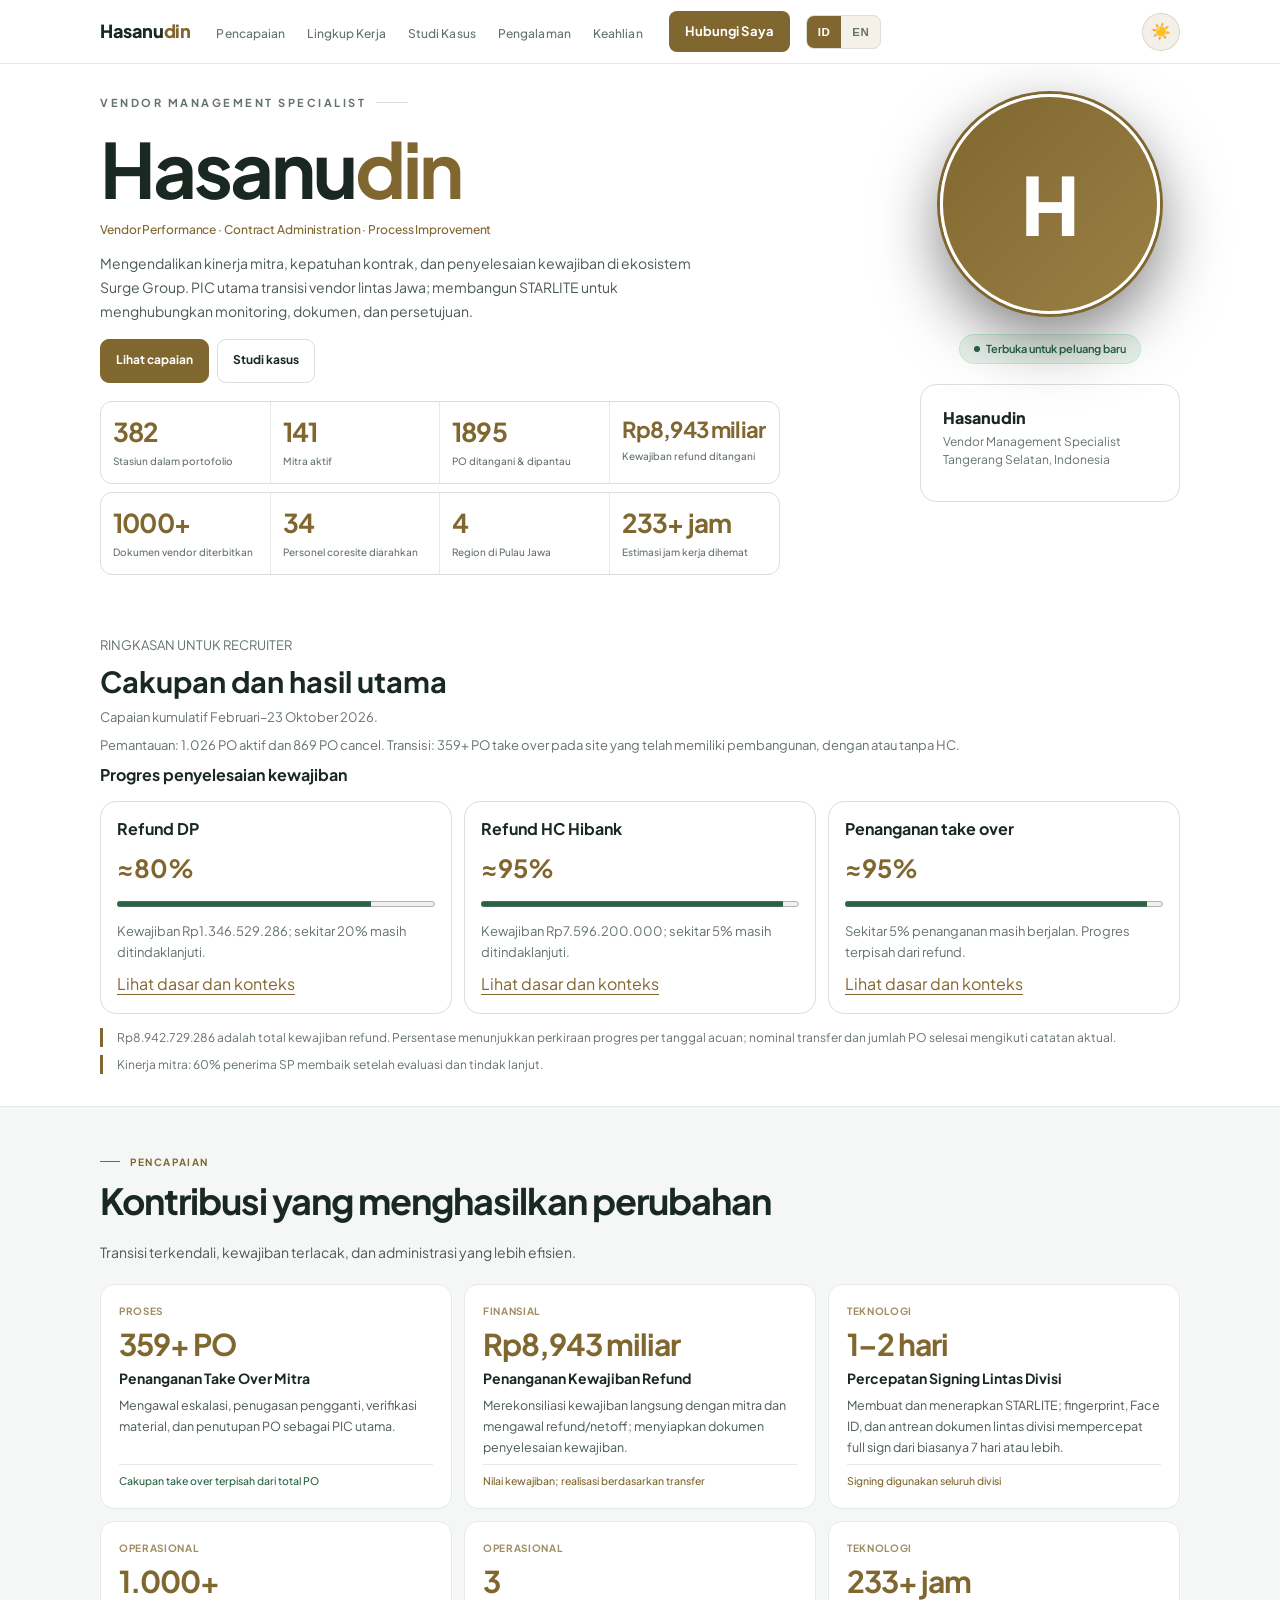
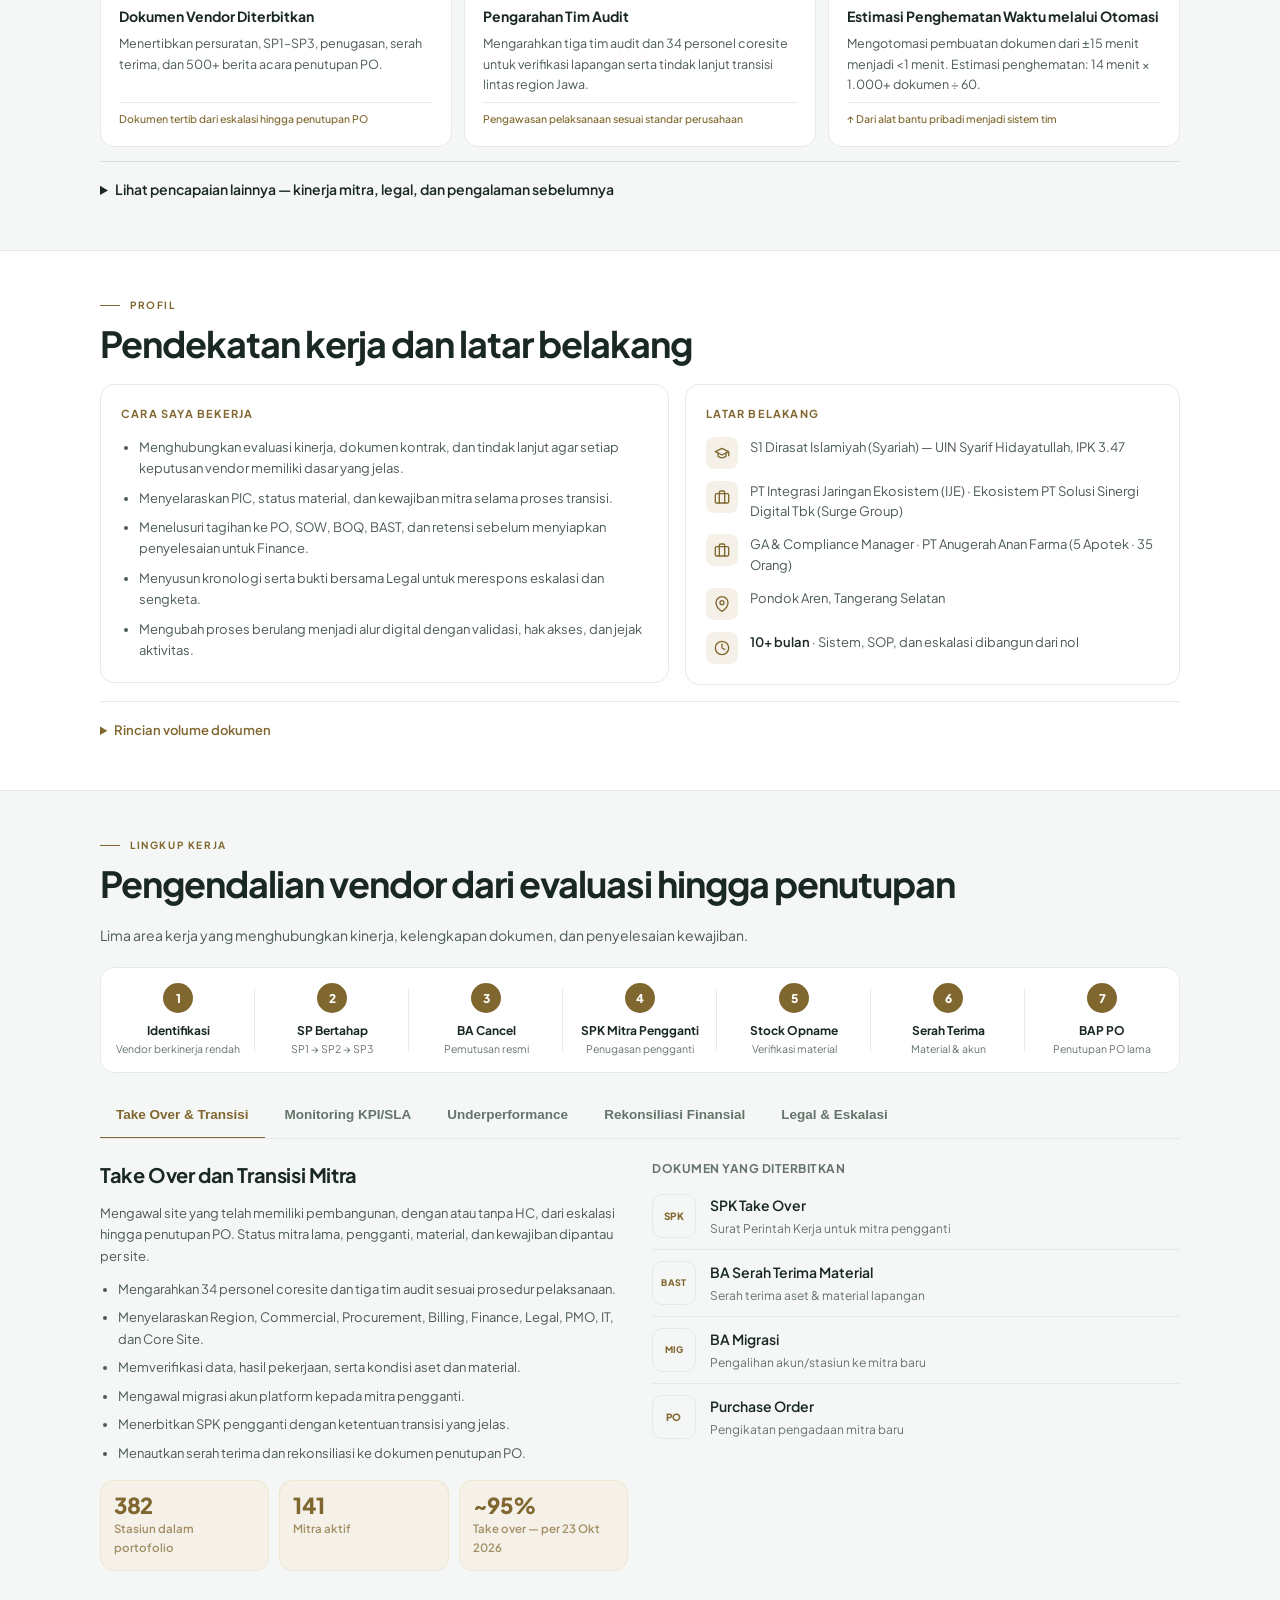
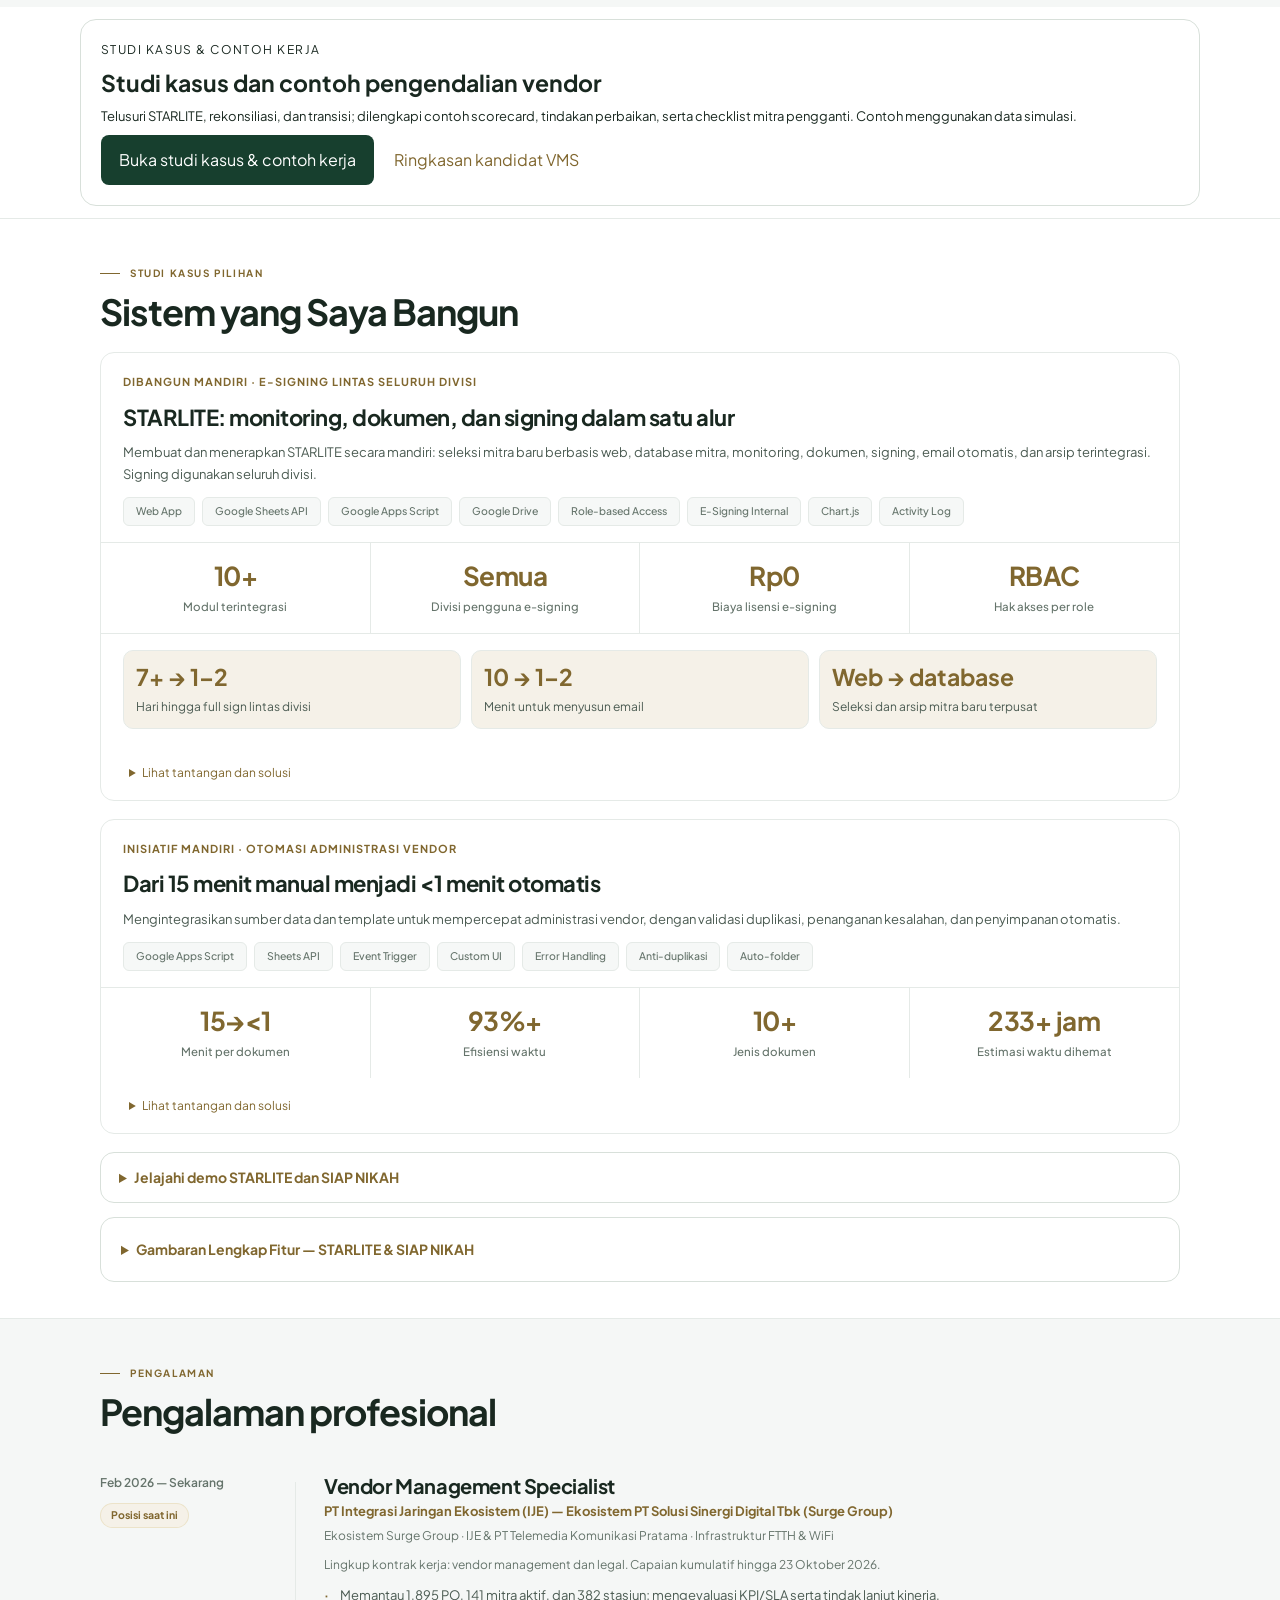
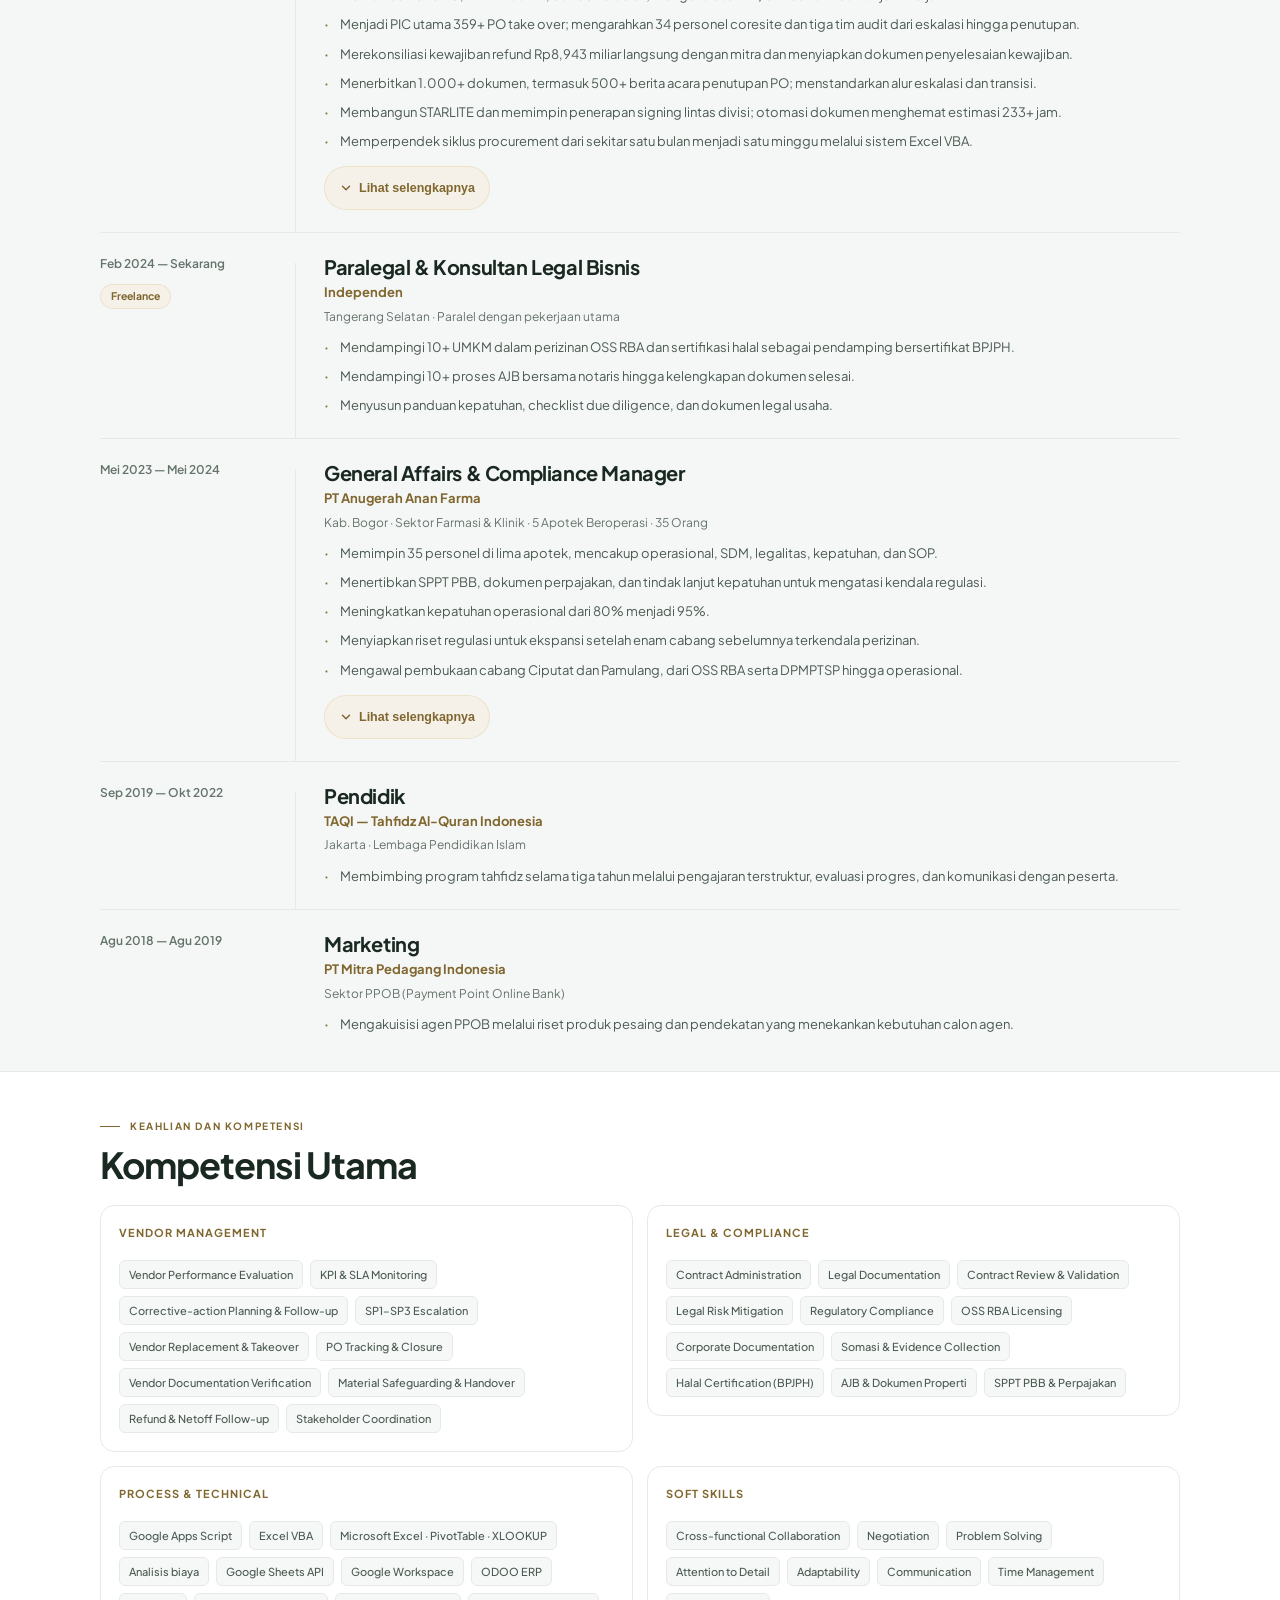
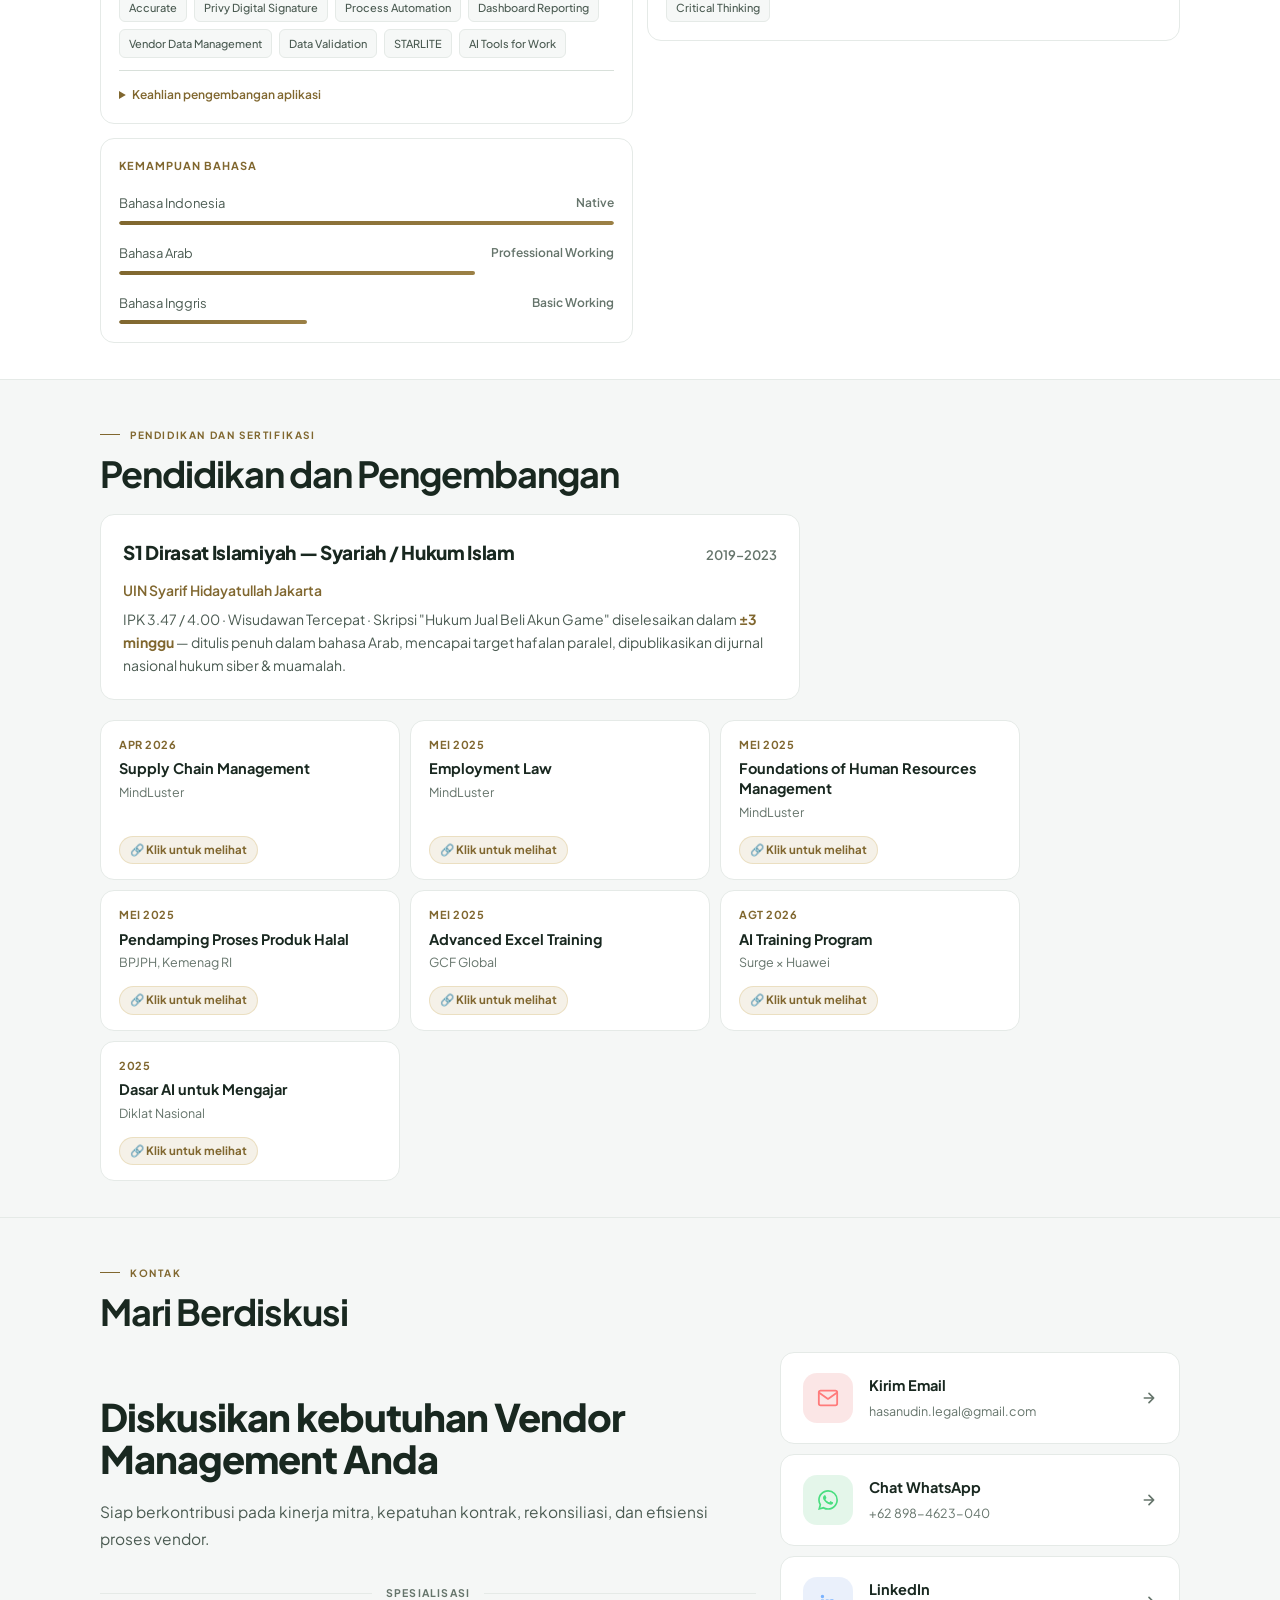
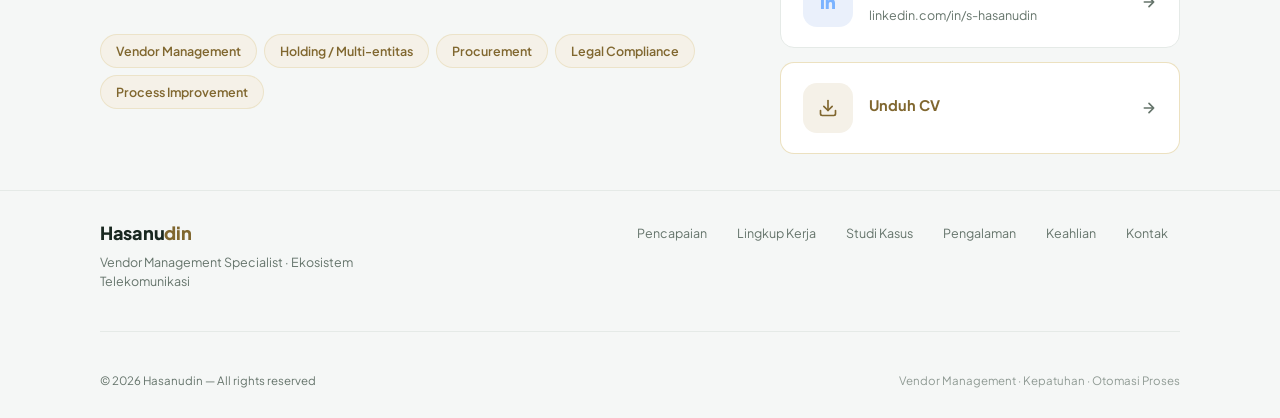
==== commit cdd69471: "Add STARLITE signing, partner selection, and email automation outcomes" ====
--- a/index.html
+++ b/index.html
@@ -990,7 +990,7 @@
 .app-demo-toolbar{flex-wrap:wrap;gap:10px}.app-demo-toolbar a{min-height:44px;display:inline-flex;align-items:center}
 @media(max-width:640px){#skills .skills-wrap,#skills .skills{grid-template-columns:1fr!important}.app-showcase iframe{max-width:100%}.cta-val{overflow-wrap:anywhere}}
 @media(prefers-reduced-motion:reduce){html{scroll-behavior:auto}*,*::before,*::after{animation:none!important;transition:none!important}.reveal{opacity:1!important;transform:none!important}}
-</style></head>
+</style><style id="starlite-feature-impact">.starlite-impact-grid{display:grid;grid-template-columns:repeat(3,minmax(0,1fr));gap:10px;padding:16px 22px;border-top:1px solid var(--border)}.starlite-impact{min-width:0;padding:12px;background:var(--gold-soft);border:1px solid var(--border);border-radius:10px}.starlite-impact strong{font-size:23px;line-height:1.25;color:var(--gold)}.starlite-impact p{font-size:12px;line-height:1.5;color:var(--body);margin-top:5px}@media(max-width:600px){.starlite-impact-grid{grid-template-columns:1fr;padding:14px 18px}.starlite-impact{display:flex;align-items:center;gap:12px}.starlite-impact strong{font-size:20px;min-width:125px}.starlite-impact p{margin:0}}</style></head>
 <body>
 
 <!-- LOADING SCREEN -->
@@ -1111,7 +1111,7 @@
         <h3 class="ach-title" data-id="Penanganan Kewajiban Refund" data-en="Refund Obligations Managed">Penanganan Kewajiban Refund</h3>
         <div class="ach-desc" data-id="Merekonsiliasi kewajiban langsung dengan mitra dan mengawal refund/netoff; menyiapkan dokumen penyelesaian kewajiban." data-en="Reconcile obligations directly with vendors, follow through on refunds/netoffs, and prepare settlement records for Finance.">Merekonsiliasi kewajiban langsung dengan mitra dan mengawal refund/netoff; menyiapkan dokumen penyelesaian kewajiban.</div>
         <div class="ach-tag gold" data-id="Nilai kewajiban; realisasi berdasarkan transfer" data-en="Obligations managed; recovery evidenced by transfers">Nilai kewajiban; realisasi berdasarkan transfer</div>
-      </div><div class="ach-card"><div class="ach-cat" data-id="TEKNOLOGI" data-en="TEKNOLOGI">TEKNOLOGI</div><div class="ach-num" data-id="Seluruh divisi" data-en="All divisions">Seluruh divisi</div><h3 class="ach-title" data-id="Penerapan E-signing STARLITE" data-en="STARLITE E-signing Rollout">Penerapan E-signing STARLITE</h3><div class="ach-desc" data-id="Membangun STARLITE secara mandiri dan memimpin penerapan signing lintas divisi; mendapat apresiasi VP of Planning &amp; Deployment." data-en="Independently build STARLITE and lead signing adoption across divisions, receiving recognition from the VP of Planning &amp; Deployment.">Membangun STARLITE secara mandiri dan memimpin penerapan signing lintas divisi; mendapat apresiasi VP of Planning &amp; Deployment.</div><div class="ach-tag gold" data-id="Dari pembuatan hingga penerapan" data-en="From creation through implementation">Dari pembuatan hingga penerapan</div></div><div class="ach-card">
+      </div><div class="ach-card"><div class="ach-cat" data-id="TEKNOLOGI" data-en="TEKNOLOGI">TEKNOLOGI</div><div class="ach-num" data-id="1–2 hari" data-en="1–2 days">1–2 hari</div><h3 class="ach-title" data-id="Percepatan Signing Lintas Divisi" data-en="Faster Signing Across Divisions">Percepatan Signing Lintas Divisi</h3><div class="ach-desc" data-id="Membuat dan menerapkan STARLITE; fingerprint, Face ID, dan antrean dokumen lintas divisi mempercepat full sign dari biasanya 7 hari atau lebih." data-en="Created and implemented STARLITE; fingerprint, Face ID, and a cross-division document queue shorten full signing from a typical seven days or more.">Membuat dan menerapkan STARLITE; fingerprint, Face ID, dan antrean dokumen lintas divisi mempercepat full sign dari biasanya 7 hari atau lebih.</div><div class="ach-tag gold" data-id="Signing digunakan seluruh divisi" data-en="Signing used across all divisions">Signing digunakan seluruh divisi</div></div><div class="ach-card">
         <div class="ach-cat" data-id="Operasional" data-en="Operational">Operasional</div>
         <div class="ach-num">1.000+</div>
         <h3 class="ach-title" data-id="Dokumen Vendor Diterbitkan" data-en="Vendor Documents Issued">Dokumen Vendor Diterbitkan</h3>
@@ -1401,11 +1401,11 @@
       <div class="case-top">
         <div class="case-lbl" data-id="Dibangun mandiri · e-signing lintas seluruh divisi" data-en="Built independently · e-signing across all divisions">Dibangun mandiri · e-signing lintas seluruh divisi</div>
         <div class="case-h" data-id="STARLITE: monitoring, dokumen, dan signing dalam satu alur" data-en="STARLITE: monitoring, documentation, and signing in one workflow">STARLITE: monitoring, dokumen, dan signing dalam satu alur</div>
-        <div class="case-desc" data-id="Membangun aplikasi operasional dari kebutuhan tim: data mitra, pembuatan dokumen, pengajuan, signing, dan arsip saling terhubung. Fitur signing diterapkan lintas divisi." data-en="Build an operational application around team needs, connecting vendor records, document generation, submission, signing, and archives. Signing is adopted across divisions.">Membangun aplikasi operasional dari kebutuhan tim: data mitra, pembuatan dokumen, pengajuan, signing, dan arsip saling terhubung. Fitur signing diterapkan lintas divisi.</div>
+        <div class="case-desc" data-id="Membuat dan menerapkan STARLITE secara mandiri: seleksi mitra baru berbasis web, database mitra, monitoring, dokumen, signing, email otomatis, dan arsip terintegrasi. Signing digunakan seluruh divisi." data-en="Independently created and implemented STARLITE, integrating web-based new-partner selection, a partner database, monitoring, documents, signing, automated email, and archives. Signing is used across all divisions.">Membuat dan menerapkan STARLITE secara mandiri: seleksi mitra baru berbasis web, database mitra, monitoring, dokumen, signing, email otomatis, dan arsip terintegrasi. Signing digunakan seluruh divisi.</div>
         <div class="case-tags"><span class="ctag">Web App</span><span class="ctag">Google Sheets API</span><span class="ctag">Google Apps Script</span><span class="ctag">Google Drive</span><span class="ctag">Role-based Access</span><span class="ctag">E-Signing Internal</span><span class="ctag">Chart.js</span><span class="ctag">Activity Log</span></div>
       </div>
       <div class="case-metrics"><div class="cm"><div class="cm-n">10+</div><div class="cm-l" data-id="Modul terintegrasi" data-en="Integrated modules">Modul terintegrasi</div></div><div class="cm"><div class="cm-n">Semua</div><div class="cm-l" data-id="Divisi pengguna e-signing" data-en="Divisions using e-signing">Divisi pengguna e-signing</div></div><div class="cm"><div class="cm-n">Rp0</div><div class="cm-l" data-id="Biaya lisensi e-signing" data-en="E-signing licence cost">Biaya lisensi e-signing</div></div><div class="cm"><div class="cm-n">RBAC</div><div class="cm-l" data-id="Hak akses per role" data-en="Access rights per role">Hak akses per role</div></div></div>
-      <details class="case-detail"><summary data-id="Lihat tantangan dan solusi" data-en="View the challenge and solution">Lihat tantangan dan solusi</summary><div class="case-body">
+      <div class="starlite-impact-grid" aria-label="Dampak terbaru STARLITE"><div class="starlite-impact"><strong data-id="7+ → 1–2" data-en="7+ → 1–2">7+ → 1–2</strong><p data-id="Hari hingga full sign lintas divisi" data-en="Days to full signing across divisions">Hari hingga full sign lintas divisi</p></div><div class="starlite-impact"><strong data-id="10 → 1–2" data-en="10 → 1–2">10 → 1–2</strong><p data-id="Menit untuk menyusun email" data-en="Minutes to prepare an email">Menit untuk menyusun email</p></div><div class="starlite-impact"><strong data-id="Web → database" data-en="Web → database">Web → database</strong><p data-id="Seleksi dan arsip mitra baru terpusat" data-en="Centralized new-partner selection and records">Seleksi dan arsip mitra baru terpusat</p></div></div><details class="case-detail"><summary data-id="Lihat tantangan dan solusi" data-en="View the challenge and solution">Lihat tantangan dan solusi</summary><div class="case-body">
         <div class="case-col">
           <div class="cc-h" data-id="Problem" data-en="Problem">Problem</div>
           <p data-id="Alur vendor management melibatkan banyak divisi, sementara data dan dokumen tersebar di berbagai spreadsheet dan folder, dan penandatanganan dokumen internal bergantung pada aplikasi berbayar." data-en="The vendor management workflow involves many divisions, while data and documents are scattered across spreadsheets and folders, and internal document signing depends on a paid application.">Alur vendor management melibatkan banyak divisi, sementara data dan dokumen tersebar di berbagai spreadsheet dan folder, dan penandatanganan dokumen internal bergantung pada aplikasi berbayar.</p>
@@ -1414,7 +1414,7 @@
         <div class="case-col">
           <div class="cc-h" data-id="Solusi yang Dibangun" data-en="Solution Built">Solusi yang Dibangun</div>
           <p data-id="STARLITE menyatukan seluruh alur dalam satu aplikasi web — data bersumber dari Google Sheets, dokumen dibuat dari template Google Docs, dan arsip tersimpan di Google Drive." data-en="STARLITE brings the entire workflow into one web application — data sourced from Google Sheets, documents generated from Google Docs templates, and archives stored in Google Drive.">STARLITE menyatukan seluruh alur dalam satu aplikasi web — data bersumber dari Google Sheets, dokumen dibuat dari template Google Docs, dan arsip tersimpan di Google Drive.</p>
-          <ul style="margin-top:14px"><li data-id="&lt;strong&gt;Dashboard&lt;/strong&gt; KPI dan grafik per region, plus data take over, Info Perseroan, All SPK, dan PO Cancel" data-en="&lt;strong&gt;Dashboard&lt;/strong&gt; with KPIs and per-region charts, plus take over data, company info, All SPK, and PO Cancel"><strong>Dashboard</strong> KPI dan grafik per region, plus data take over, Info Perseroan, All SPK, dan PO Cancel</li><li data-id="&lt;strong&gt;Monitoring SP1–SP3&lt;/strong&gt; dengan filter keterlambatan (≤14, 15–30, dan &gt;30 hari)" data-en="&lt;strong&gt;SP1–SP3 monitoring&lt;/strong&gt; with overdue filters (≤14, 15–30, and &gt;30 days)"><strong>Monitoring SP1–SP3</strong> dengan filter keterlambatan (≤14, 15–30, dan &gt;30 hari)</li><li data-id="&lt;strong&gt;Auto-generate dokumen&lt;/strong&gt; BAP PO, BASTM, SPK, BA Cancel, dan SP dari template — otomatis tersimpan di folder Drive per No SPK" data-en="&lt;strong&gt;Automated document generation&lt;/strong&gt; of BAP PO, BASTM, SPK, BA Cancel, and SP from templates — saved automatically to a Drive folder per SPK number"><strong>Auto-generate dokumen</strong> BAP PO, BASTM, SPK, BA Cancel, dan SP dari template — otomatis tersimpan di folder Drive per No SPK</li><li data-id="&lt;strong&gt;Search Document&lt;/strong&gt; hingga ke isi file di Google Drive" data-en="&lt;strong&gt;Search Document&lt;/strong&gt; down to file contents in Google Drive"><strong>Search Document</strong> hingga ke isi file di Google Drive</li><li data-id="&lt;strong&gt;E-signing internal&lt;/strong&gt;: unggah PDF, taruh kotak tanda tangan, kirim link — penanda tangan tanpa akun, bisa lebih dari satu orang. Menggantikan Privy berbayar, khusus internal" data-en="&lt;strong&gt;Internal e-signing&lt;/strong&gt;: upload a PDF, place signature boxes, send a link — signers need no account, multiple signers supported. Replaces the paid Privy subscription, internal use only"><strong>E-signing internal</strong>: unggah PDF, taruh kotak tanda tangan, kirim link — penanda tangan tanpa akun, bisa lebih dari satu orang. Menggantikan Privy berbayar, khusus internal</li><li data-id="&lt;strong&gt;Satu akun per orang&lt;/strong&gt;, hak akses per role, dan riwayat aktivitas" data-en="&lt;strong&gt;One account per person&lt;/strong&gt;, role-based access, and an activity log"><strong>Satu akun per orang</strong>, hak akses per role, dan riwayat aktivitas</li></ul>
+          <ul style="margin-top:14px"><li data-id="&lt;strong&gt;Dashboard&lt;/strong&gt; KPI dan grafik per region, plus data take over, Info Perseroan, All SPK, dan PO Cancel" data-en="&lt;strong&gt;Dashboard&lt;/strong&gt; with KPIs and per-region charts, plus take over data, company info, All SPK, and PO Cancel"><strong>Dashboard</strong> KPI dan grafik per region, plus data take over, Info Perseroan, All SPK, dan PO Cancel</li><li data-id="&lt;strong&gt;Monitoring SP1–SP3&lt;/strong&gt; dengan filter keterlambatan (≤14, 15–30, dan &gt;30 hari)" data-en="&lt;strong&gt;SP1–SP3 monitoring&lt;/strong&gt; with overdue filters (≤14, 15–30, and &gt;30 days)"><strong>Monitoring SP1–SP3</strong> dengan filter keterlambatan (≤14, 15–30, dan &gt;30 hari)</li><li data-id="&lt;strong&gt;Auto-generate dokumen&lt;/strong&gt; BAP PO, BASTM, SPK, BA Cancel, dan SP dari template — otomatis tersimpan di folder Drive per No SPK" data-en="&lt;strong&gt;Automated document generation&lt;/strong&gt; of BAP PO, BASTM, SPK, BA Cancel, and SP from templates — saved automatically to a Drive folder per SPK number"><strong>Auto-generate dokumen</strong> BAP PO, BASTM, SPK, BA Cancel, dan SP dari template — otomatis tersimpan di folder Drive per No SPK</li><li data-id="&lt;strong&gt;Search Document&lt;/strong&gt; hingga ke isi file di Google Drive" data-en="&lt;strong&gt;Search Document&lt;/strong&gt; down to file contents in Google Drive"><strong>Search Document</strong> hingga ke isi file di Google Drive</li><li data-id="&lt;strong&gt;E-signing internal&lt;/strong&gt;: unggah PDF, taruh kotak tanda tangan, kirim link — penanda tangan tanpa akun, bisa lebih dari satu orang. Menggantikan Privy berbayar, khusus internal" data-en="&lt;strong&gt;Internal e-signing&lt;/strong&gt;: upload a PDF, place signature boxes, send a link — signers need no account, multiple signers supported. Replaces the paid Privy subscription, internal use only"><strong>E-signing internal</strong>: unggah PDF, taruh kotak tanda tangan, kirim link — penanda tangan tanpa akun, bisa lebih dari satu orang. Menggantikan Privy berbayar, khusus internal</li><li data-id="&lt;strong&gt;Satu akun per orang&lt;/strong&gt;, hak akses per role, dan riwayat aktivitas" data-en="&lt;strong&gt;One account per person&lt;/strong&gt;, role-based access, and an activity log"><strong>Satu akun per orang</strong>, hak akses per role, dan riwayat aktivitas</li><li data-id="Seleksi mitra baru melalui web; data terarsip dalam database mitra dan terhubung dengan fitur STARLITE lainnya." data-en="Select new partners through the web; records are archived in the partner database and connected to other STARLITE features.">Seleksi mitra baru melalui web; data terarsip dalam database mitra dan terhubung dengan fitur STARLITE lainnya.</li><li data-id="Penanda tangan membuka satu tautan untuk melihat seluruh dokumen yang perlu ditandatangani, termasuk kiriman divisi lain; tersedia fingerprint dan Face ID." data-en="Signers open one link to view all documents awaiting their signature, including requests from other divisions, with fingerprint and Face ID features.">Penanda tangan membuka satu tautan untuk melihat seluruh dokumen yang perlu ditandatangani, termasuk kiriman divisi lain; tersedia fingerprint dan Face ID.</li><li data-id="Email otomatis melalui STARLITE memperpendek penyusunan dari sekitar 10 menit menjadi 1–2 menit." data-en="Automated email in STARLITE reduces preparation from around ten minutes to one or two minutes.">Email otomatis melalui STARLITE memperpendek penyusunan dari sekitar 10 menit menjadi 1–2 menit.</li></ul>
           <!-- Application achievements: professional and personal context -->
           <p data-id="&lt;strong&gt;Proyek pribadi pendukung — SIAP NIKAH.&lt;/strong&gt; Mengembangkan aplikasi persiapan pernikahan dengan pencatatan anggaran, pengeluaran, pembayaran, penanggung jawab, dan lampiran dokumen yang terhubung ke dashboard. Proyek ini menunjukkan kemampuan menyusun alur administrasi dan pemantauan biaya secara terintegrasi." data-en="&lt;strong&gt;Supporting personal project — SIAP NIKAH.&lt;/strong&gt; Developed a wedding preparation application with budget, expense, payment, owner, and document attachment records linked to a dashboard. This project demonstrates the ability to structure integrated administrative and cost monitoring workflows." style="margin-top:16px"><strong>Proyek pribadi pendukung — SIAP NIKAH.</strong> Mengembangkan aplikasi persiapan pernikahan dengan pencatatan anggaran, pengeluaran, pembayaran, penanggung jawab, dan lampiran dokumen yang terhubung ke dashboard. Proyek ini menunjukkan kemampuan menyusun alur administrasi dan pemantauan biaya secara terintegrasi.</p>
           <p data-id="&lt;strong&gt;Nilai tambah untuk Vendor Management.&lt;/strong&gt; STARLITE menerapkan otomasi dan integrasi data pada operasional vendor; SIAP NIKAH memperkuat kemampuan merancang pencatatan biaya, bukti pendukung, dan tanggung jawab. Keduanya menunjukkan inisiatif menerjemahkan kebutuhan pengguna menjadi aplikasi yang membantu pemantauan pekerjaan dan koordinasi." data-en="&lt;strong&gt;Added value for Vendor Management.&lt;/strong&gt; STARLITE applies automation and data integration to vendor operations; SIAP NIKAH reinforces the ability to design cost records, supporting evidence, and ownership tracking. Together, they demonstrate the initiative to turn user needs into applications that support work monitoring and coordination." style="margin-top:16px"><strong>Nilai tambah untuk Vendor Management.</strong> STARLITE menerapkan otomasi dan integrasi data pada operasional vendor; SIAP NIKAH memperkuat kemampuan merancang pencatatan biaya, bukti pendukung, dan tanggung jawab. Keduanya menunjukkan inisiatif menerjemahkan kebutuhan pengguna menjadi aplikasi yang membantu pemantauan pekerjaan dan koordinasi.</p>
@@ -1466,12 +1466,12 @@
 
     <details class="compact-demo"><summary data-id="Jelajahi demo STARLITE dan SIAP NIKAH" data-en="Explore the STARLITE and SIAP NIKAH demos">Jelajahi demo STARLITE dan SIAP NIKAH</summary><div id="interactive-apps" class="app-showcase" data-skip-abbr="true">
 <div class="app-switch" role="group" aria-label="Pilih aplikasi"><button type="button" class="active" aria-pressed="true" data-app="starlite">STARLITE</button><button type="button" aria-pressed="false" data-app="siap-nikah">SIAP NIKAH</button></div>
-<div id="app-caption-star"><h3>STARLITE · Vendor Management &amp; E-signing</h3><p data-id="Aplikasi operasional untuk data mitra, dokumen, dan persetujuan." data-en="An operational application for partner data, documents, and approvals.">Aplikasi operasional untuk data mitra, dokumen, dan persetujuan.</p><p class="signing-update" data-id="Membuat dan menerapkan STARLITE, kemudian menambahkan fingerprint, Face ID, dan verifikasi email otomatis pada alur signing untuk mendukung konfirmasi identitas penanda tangan." data-en="Created and implemented STARLITE, then added fingerprint, Face ID, and automated email verification to its signing workflow to support signer identity confirmation.">Membuat dan menerapkan STARLITE, kemudian menambahkan fingerprint, Face ID, dan verifikasi email otomatis pada alur signing untuk mendukung konfirmasi identitas penanda tangan.</p></div>
+<div id="app-caption-star"><h3>STARLITE · Vendor Management &amp; E-signing</h3><p data-id="Aplikasi terintegrasi untuk seleksi mitra baru, database mitra, monitoring, dokumen, signing fingerprint/Face ID, dan email otomatis." data-en="An integrated application for new-partner selection, partner records, monitoring, documents, fingerprint/Face ID signing, and automated email.">Aplikasi terintegrasi untuk seleksi mitra baru, database mitra, monitoring, dokumen, signing fingerprint/Face ID, dan email otomatis.</p><p class="signing-update" data-id="Membuat dan menerapkan STARLITE, kemudian menambahkan fingerprint, Face ID, dan verifikasi email otomatis pada alur signing untuk mendukung konfirmasi identitas penanda tangan." data-en="Created and implemented STARLITE, then added fingerprint, Face ID, and automated email verification to its signing workflow to support signer identity confirmation.">Membuat dan menerapkan STARLITE, kemudian menambahkan fingerprint, Face ID, dan verifikasi email otomatis pada alur signing untuk mendukung konfirmasi identitas penanda tangan.</p></div>
 <div id="app-caption-nikah" hidden><h3>SIAP NIKAH · Proyek Pribadi</h3><p data-id="Perencanaan acara dengan vendor, anggaran, pembayaran, PIC, dan timeline. Menunjukkan kemampuan merancang kontrol biaya dan koordinasi pekerjaan yang relevan untuk Vendor Management." data-en="Event planning with vendors, budgets, payments, owners, and timelines. Demonstrates cost-control and work-coordination design relevant to Vendor Management.">Perencanaan acara dengan vendor, anggaran, pembayaran, PIC, dan timeline. Menunjukkan kemampuan merancang kontrol biaya dan koordinasi pekerjaan yang relevan untuk Vendor Management.</p></div>
 <div class="app-demo-toolbar"><span data-id="Demo interaktif · data contoh · menu dapat dijelajahi" data-en="Interactive demo · sample data · explore the menus">Demo interaktif · data contoh · menu dapat dijelajahi</span><a id="app-open" href="demos/starlite.html?v=polish1" target="_blank" rel="noopener" data-id="Buka tampilan penuh ↗" data-en="Open full view ↗">Buka tampilan penuh ↗</a></div>
 <iframe id="app-frame-star" title="Demo interaktif STARLITE" src="demos/starlite.html?v=polish1" loading="lazy" sandbox="allow-scripts allow-same-origin allow-modals allow-downloads"></iframe>
 <iframe id="app-frame-nikah" title="Demo interaktif SIAP NIKAH" data-src="demos/siap-nikah.html?v=polish1" hidden sandbox="allow-scripts allow-same-origin allow-modals allow-downloads"></iframe>
-<p class="app-demo-note" data-id="Demo memakai data simulasi dan menampilkan fitur terpilih. PDF Tools, Face ID, fingerprint, serta verifikasi email/WhatsApp dijelaskan pada gambaran fitur; belum dijalankan dalam demo ini. Pengiriman dokumen, tanda tangan final, dan layanan cloud dinonaktifkan." data-en="The demo uses simulated data and selected features. PDF Tools, Face ID, fingerprint, and email/WhatsApp verification are described in the feature overview but are not operational in this demo. Document delivery, final signing, and cloud services are disabled.">Demo memakai data simulasi dan menampilkan fitur terpilih. PDF Tools, Face ID, fingerprint, serta verifikasi email/WhatsApp dijelaskan pada gambaran fitur; belum dijalankan dalam demo ini. Pengiriman dokumen, tanda tangan final, dan layanan cloud dinonaktifkan.</p></div></details><details class="app-feature-map" id="application-feature-map" data-skip-abbr="true"><summary><span data-id="Gambaran Lengkap Fitur — STARLITE &amp; SIAP NIKAH" data-en="Complete Feature Overview — STARLITE &amp; SIAP NIKAH">Gambaran Lengkap Fitur — STARLITE &amp; SIAP NIKAH</span></summary><p class="app-feature-intro" data-id="Jelajahi 16 kelompok fitur STARLITE dan 14 kelompok fitur SIAP NIKAH. Buka kelompok yang relevan untuk melihat rinciannya." data-en="Explore 16 STARLITE feature groups and 14 SIAP NIKAH feature groups. Open any group for details.">Jelajahi 16 kelompok fitur STARLITE dan 14 kelompok fitur SIAP NIKAH. Buka kelompok yang relevan untuk melihat rinciannya.</p><div class="app-feature-panels"><article class="app-feature-panel"><h3>STARLITE</h3><p class="app-feature-context" data-id="Aplikasi operasional vendor • 16 kelompok fitur" data-en="Vendor operations application • 16 feature groups">Aplikasi operasional vendor • 16 kelompok fitur</p><div class="app-feature-grid"><details class="app-feature-tile app-module"><summary><span class="app-feature-number">01</span><span class="app-module-title" data-id="Dashboard &amp; analisis operasional" data-en="Operations dashboard &amp; analysis">Dashboard &amp; analisis operasional</span></summary><p data-id="KPI take over; komposisi status dan region; tren rilis SPK; peringkat mitra before/after; beban PIC; kualitas data; SPK terbaru dan overdue SP." data-en="Take Over KPIs; status and regional distribution; SPK release trends; before/after vendor rankings; PIC workload; data quality; recent SPKs and overdue warnings.">KPI take over; komposisi status dan region; tren rilis SPK; peringkat mitra before/after; beban PIC; kualitas data; SPK terbaru dan overdue SP.</p></details><details class="app-feature-tile app-module"><summary><span class="app-feature-number">02</span><span class="app-module-title" data-id="Take Over &amp; transisi mitra" data-en="Vendor take over &amp; transition">Take Over &amp; transisi mitra</span></summary><p data-id="Data PO/site, mitra lama dan pengganti, PIC, region, status material dan tahapan penyelesaian; pencarian, filter tanggal, detail, perubahan data, serta ekspor CSV." data-en="PO/site data, previous and replacement vendors, owners, regions, material status and completion stages; search, date filters, details, record editing, and CSV export.">Data PO/site, mitra lama dan pengganti, PIC, region, status material dan tahapan penyelesaian; pencarian, filter tanggal, detail, perubahan data, serta ekspor CSV.</p></details><details class="app-feature-tile app-module"><summary><span class="app-feature-number">03</span><span class="app-module-title" data-id="Master perseroan &amp; portofolio mitra" data-en="Company master &amp; vendor portfolio">Master perseroan &amp; portofolio mitra</span></summary><p data-id="Data perusahaan, kontak, status dan kelengkapan; relasi ke take over dan surat peringatan; portofolio PO per mitra; pilihan perusahaan dengan pengisian data otomatis." data-en="Company data, contacts, status and completeness; links to take over records and warnings; per-vendor PO portfolios; company selection with data autofill.">Data perusahaan, kontak, status dan kelengkapan; relasi ke take over dan surat peringatan; portofolio PO per mitra; pilihan perusahaan dengan pengisian data otomatis.</p></details><details class="app-feature-tile app-module"><summary><span class="app-feature-number">04</span><span class="app-module-title" data-id="All SPK &amp; tracker pembangunan" data-en="All SPK &amp; construction tracker">All SPK &amp; tracker pembangunan</span></summary><p data-id="SPK Take Over, Expand, New dan tipe lain; filter proyek, region, tanggal dan dokumen. Tracker site memuat status, PO item, homepass, mitra, PIC coresite, dan admin." data-en="Take Over, Expand, New and other SPKs; project, region, date and document filters. Site tracking includes status, PO items, homepass, vendors, coresite owners, and administrators.">SPK Take Over, Expand, New dan tipe lain; filter proyek, region, tanggal dan dokumen. Tracker site memuat status, PO item, homepass, mitra, PIC coresite, dan admin.</p></details><details class="app-feature-tile app-module"><summary><span class="app-feature-number">05</span><span class="app-module-title" data-id="PO Cancel &amp; kelengkapan dokumen" data-en="PO cancellation &amp; document completeness">PO Cancel &amp; kelengkapan dokumen</span></summary><p data-id="Daftar pembatalan PO, klasifikasi, BA Cancel dan tanggal mailing; pemantauan kelengkapan BAP PO, BASTM, BA Cancel dan SPK; akses unggah dari data terkait." data-en="PO cancellations, classifications, cancellation reports and mailing dates; completeness tracking for BAP PO, BASTM, BA Cancel and SPK; uploads linked to records.">Daftar pembatalan PO, klasifikasi, BA Cancel dan tanggal mailing; pemantauan kelengkapan BAP PO, BASTM, BA Cancel dan SPK; akses unggah dari data terkait.</p></details><details class="app-feature-tile app-module"><summary><span class="app-feature-number">06</span><span class="app-module-title" data-id="Refund, netoff &amp; Close PO HC" data-en="Refund, netoff &amp; HC PO closure">Refund, netoff &amp; Close PO HC</span></summary><p data-id="Dua tampilan: Close PO HC Hibank dan Refund &amp; Netoff. Memuat status, nominal nett sesuai hak akses, bukti refund/buy, status mitra, filter, dan laporan per data atau region." data-en="Two views: Hibank HC PO closure and Refund &amp; Netoff. Includes status, permission-gated net amounts, refund/buy evidence, vendor status, filters, and record or regional reports.">Dua tampilan: Close PO HC Hibank dan Refund &amp; Netoff. Memuat status, nominal nett sesuai hak akses, bukti refund/buy, status mitra, filter, dan laporan per data atau region.</p></details><details class="app-feature-tile app-module"><summary><span class="app-feature-number">07</span><span class="app-module-title" data-id="Monitoring &amp; penerbitan SP" data-en="Warning monitoring &amp; issuance">Monitoring &amp; penerbitan SP</span></summary><p data-id="SP1–SP3, status aktif/close, tenggat dan kelompok overdue; riwayat per mitra/site; penomoran berikutnya dan penerbitan SP; notifikasi tindak lanjut di aplikasi." data-en="SP1–SP3, active/closed status, deadlines and overdue bands; vendor/site history; next-number assignment and issuance; in-app follow-up notifications.">SP1–SP3, status aktif/close, tenggat dan kelompok overdue; riwayat per mitra/site; penomoran berikutnya dan penerbitan SP; notifikasi tindak lanjut di aplikasi.</p></details><details class="app-feature-tile app-module"><summary><span class="app-feature-number">08</span><span class="app-module-title" data-id="Otomasi &amp; pengajuan dokumen" data-en="Document automation &amp; submission">Otomasi &amp; pengajuan dokumen</span></summary><p data-id="Generate BAP PO, BASTM, SPK, BA Cancel dan SP dari template; pilihan satu/banyak dokumen, Google Doc/PDF; input PO melalui wizard; unggah final dan tautkan ke spreadsheet." data-en="Generate BAP PO, BASTM, SPK, BA Cancel and warnings from templates; single/batch generation and Google Doc/PDF output; PO entry wizard; final uploads linked to spreadsheets.">Generate BAP PO, BASTM, SPK, BA Cancel dan SP dari template; pilihan satu/banyak dokumen, Google Doc/PDF; input PO melalui wizard; unggah final dan tautkan ke spreadsheet.</p></details><details class="app-feature-tile app-module"><summary><span class="app-feature-number">09</span><span class="app-module-title" data-id="Directory arsip &amp; request surat" data-en="Archive directory &amp; letter requests">Directory arsip &amp; request surat</span></summary><p data-id="Penomoran otomatis sesuai jenis surat; pengelolaan jenis, arsip dan lampiran; request surat/BA dengan balasan dan status penyelesaian; pemulihan penghapusan yang didukung." data-en="Automatic numbering by letter type; type, archive and attachment management; letter/report requests with replies and completion status; supported deletion recovery.">Penomoran otomatis sesuai jenis surat; pengelolaan jenis, arsip dan lampiran; request surat/BA dengan balasan dan status penyelesaian; pemulihan penghapusan yang didukung.</p></details><details class="app-feature-tile app-module"><summary><span class="app-feature-number">10</span><span class="app-module-title" data-id="Pencarian &amp; pengelolaan versi" data-en="Search &amp; document version management">Pencarian &amp; pengelolaan versi</span></summary><p data-id="Pencarian nama/isi dokumen, filter jenis/region/tahun/status; preview dan unduh. Dokumen SP dapat diedit, diganti nama, dibuat ulang PDF-nya, diarsipkan per versi dan dipulihkan." data-en="Document name/content search with type, region, year and status filters; preview and download. Warning documents support editing, renaming, PDF regeneration, version archives and restoration.">Pencarian nama/isi dokumen, filter jenis/region/tahun/status; preview dan unduh. Dokumen SP dapat diedit, diganti nama, dibuat ulang PDF-nya, diarsipkan per versi dan dipulihkan.</p></details><details class="app-feature-tile app-module"><summary><span class="app-feature-number">11</span><span class="app-module-title" data-id="Signing: persiapan &amp; pengiriman" data-en="Signing: preparation &amp; distribution">Signing: persiapan &amp; pengiriman</span></summary><p data-id="Unggah satu/banyak PDF; pisahkan kiriman atau gabungkan PDF; atur urutan berkas, beberapa penanda tangan, posisi kotak TTD per halaman, template dan set favorit; kirim tautan atau QR." data-en="Upload one or multiple PDFs; separate submissions or merge PDFs; order files, assign multiple signers, position signature fields per page, save templates and favorites; share links or QR codes.">Unggah satu/banyak PDF; pisahkan kiriman atau gabungkan PDF; atur urutan berkas, beberapa penanda tangan, posisi kotak TTD per halaman, template dan set favorit; kirim tautan atau QR.</p></details><details class="app-feature-tile app-module"><summary><span class="app-feature-number">12</span><span class="app-module-title" data-id="Signing: tindak lanjut &amp; arsip final" data-en="Signing: follow-up &amp; final archive">Signing: tindak lanjut &amp; arsip final</span></summary><p data-id="PIN dan tautan pribadi penanda tangan; inbox dokumen; TTD tersimpan dan batch dengan persetujuan; status dilihat/ditandatangani; pengingat WhatsApp atas tindakan pengguna; tolak/minta revisi; PDF final ditautkan ke PO/SPK." data-en="Signer PINs and personal links; document inbox; saved signatures and consent-based batch signing; viewed/signed status; user-triggered WhatsApp reminders; rejection/revision requests; final PDFs linked to POs/SPKs.">PIN dan tautan pribadi penanda tangan; inbox dokumen; TTD tersimpan dan batch dengan persetujuan; status dilihat/ditandatangani; pengingat WhatsApp atas tindakan pengguna; tolak/minta revisi; PDF final ditautkan ke PO/SPK.</p></details><details class="app-feature-tile app-module"><summary><span class="app-feature-number">13</span><span class="app-module-title" data-id="Akun, izin &amp; jejak aktivitas" data-en="Accounts, permissions &amp; activity history">Akun, izin &amp; jejak aktivitas</span></summary><p data-id="Manajemen akun, hak akses, pembatasan data finansial, pencabutan sesi, dan log aktivitas. Pembaruan 24 Oktober 2026: Face ID, fingerprint, serta verifikasi terintegrasi melalui email atau WhatsApp." data-en="Account management, access permissions, restricted financial data, session revocation, and activity logs. Updated 24 October 2026: Face ID, fingerprint, and integrated verification via email or WhatsApp.">Manajemen akun, hak akses, pembatasan data finansial, pencabutan sesi, dan log aktivitas. Pembaruan 24 Oktober 2026: Face ID, fingerprint, serta verifikasi terintegrasi melalui email atau WhatsApp.</p></details><details class="app-feature-tile app-module"><summary><span class="app-feature-number">14</span><span class="app-module-title" data-id="Sinkronisasi &amp; penanganan konflik" data-en="Synchronization &amp; conflict handling">Sinkronisasi &amp; penanganan konflik</span></summary><p data-id="Sinkronisasi Sheets, cache tampilan, polling perubahan, antrean simpan melalui Supabase, status pending/gagal/bentrok, retry, pilihan penyelesaian konflik, dan undo perubahan yang didukung." data-en="Sheets synchronization, display caching, change polling, Supabase write queues, pending/error/conflict states, retries, conflict resolution choices, and supported change undo.">Sinkronisasi Sheets, cache tampilan, polling perubahan, antrean simpan melalui Supabase, status pending/gagal/bentrok, retry, pilihan penyelesaian konflik, dan undo perubahan yang didukung.</p></details><details class="app-feature-tile app-module"><summary><span class="app-feature-number">15</span><span class="app-module-title" data-id="Pelaporan &amp; penggunaan lintas perangkat" data-en="Reporting &amp; cross-device use">Pelaporan &amp; penggunaan lintas perangkat</span></summary><p data-id="Report take over, SP, refund dan Close PO sesuai filter; salin/bagikan ke WhatsApp; CSV, preview lampiran, pencarian PO lintas data, mode terang/gelap dan navigasi mobile." data-en="Filtered take over, warning, refund and PO closure reports; copy/share to WhatsApp; CSV, attachment previews, cross-record PO search, light/dark modes and mobile navigation.">Report take over, SP, refund dan Close PO sesuai filter; salin/bagikan ke WhatsApp; CSV, preview lampiran, pencarian PO lintas data, mode terang/gelap dan navigasi mobile.</p></details><details class="app-feature-tile app-module"><summary><span class="app-feature-number">16</span><span class="app-module-title" data-id="PDF Tools &amp; pemeriksaan dokumen" data-en="PDF Tools &amp; document review">PDF Tools &amp; pemeriksaan dokumen</span></summary><p data-id="Mengembangkan PDF Tools untuk mengatasi keterbatasan akses ke website atau aplikasi berbayar. Tersedia gratis bagi seluruh divisi, khususnya Vendor Management: split, gabung PDF/gambar, edit, OCR hasil scan, anotasi, tanda tangan/stempel, formulir, dan perbandingan versi. Pengolahan serta pemeriksaan dokumen terpusat dalam satu aplikasi, tanpa perlu berpindah situs untuk setiap kebutuhan." data-en="Developed PDF Tools to address limited access to paid websites or applications. Free for all divisions, particularly Vendor Management: splitting, PDF/image merging, editing, scanned-document OCR, annotations, signatures/stamps, forms, and version comparison. Centralizes document processing and review in one application, reducing the need to switch websites for each task.">Mengembangkan PDF Tools untuk mengatasi keterbatasan akses ke website atau aplikasi berbayar. Tersedia gratis bagi seluruh divisi, khususnya Vendor Management: split, gabung PDF/gambar, edit, OCR hasil scan, anotasi, tanda tangan/stempel, formulir, dan perbandingan versi. Pengolahan serta pemeriksaan dokumen terpusat dalam satu aplikasi, tanpa perlu berpindah situs untuk setiap kebutuhan.</p></details></div></article><article class="app-feature-panel"><h3>SIAP NIKAH</h3><p class="app-feature-context" data-id="Proyek pribadi • 14 kelompok fitur" data-en="Personal project • 14 feature groups">Proyek pribadi • 14 kelompok fitur</p><div class="app-feature-grid"><details class="app-feature-tile app-module"><summary><span class="app-feature-number">01</span><span class="app-module-title" data-id="Dashboard &amp; profil acara" data-en="Dashboard &amp; event profile">Dashboard &amp; profil acara</span></summary><p data-id="Profil pasangan, tanggal, lokasi, anggaran dan target tabungan; hitung mundur, progres tugas, ringkasan biaya, kehadiran, penerimaan tamu dan pengeluaran." data-en="Couple profile, event date, location, budget and savings target; countdown, task progress, costs, attendance, guest receipts and spending summaries.">Profil pasangan, tanggal, lokasi, anggaran dan target tabungan; hitung mundur, progres tugas, ringkasan biaya, kehadiran, penerimaan tamu dan pengeluaran.</p></details><details class="app-feature-tile app-module"><summary><span class="app-feature-number">02</span><span class="app-module-title" data-id="Peta persiapan &amp; administrasi" data-en="Preparation roadmap &amp; administration">Peta persiapan &amp; administrasi</span></summary><p data-id="Tahapan RT/RW, kelurahan, Puskesmas, KUA asal/tujuan, akad dan resepsi; daftar persyaratan, target mempelai, progres, biaya, lampiran, penggunaan ulang persyaratan dan pencegahan duplikasi." data-en="Stages for local administration, health center, origin/destination marriage offices, ceremony and reception; requirements, bride/groom assignment, progress, costs, attachments, reusable requirements and duplicate prevention.">Tahapan RT/RW, kelurahan, Puskesmas, KUA asal/tujuan, akad dan resepsi; daftar persyaratan, target mempelai, progres, biaya, lampiran, penggunaan ulang persyaratan dan pencegahan duplikasi.</p></details><details class="app-feature-tile app-module"><summary><span class="app-feature-number">03</span><span class="app-module-title" data-id="Budget &amp; pengeluaran terintegrasi" data-en="Integrated budget &amp; expenditure">Budget &amp; pengeluaran terintegrasi</span></summary><p data-id="Sumber biaya manual, seserahan/mahar, vendor yang ditautkan, persiapan dan timeline; pencatatan pembayaran, sisa, lampiran serta tautan balik ke data asal; penghitungan tanpa duplikasi ledger." data-en="Manual costs, gifts/dowry, linked vendors, preparation and timeline costs; payments, balances, attachments and links back to source records; calculations without duplicate ledgers.">Sumber biaya manual, seserahan/mahar, vendor yang ditautkan, persiapan dan timeline; pencatatan pembayaran, sisa, lampiran serta tautan balik ke data asal; penghitungan tanpa duplikasi ledger.</p></details><details class="app-feature-tile app-module"><summary><span class="app-feature-number">04</span><span class="app-module-title" data-id="Pembayaran, refund &amp; tabungan" data-en="Payments, refunds &amp; savings">Pembayaran, refund &amp; tabungan</span></summary><p data-id="DP/pembayaran bertahap, refund sesuai sumber dana, peringatan kelebihan bayar, validasi saldo, setoran/penarikan dan koreksi tabungan; riwayat pembayaran serta invoice/nota." data-en="Deposits/installments, refunds by fund source, overpayment prompts, balance validation, savings deposits/withdrawals and corrections; payment history and invoices/receipts.">DP/pembayaran bertahap, refund sesuai sumber dana, peringatan kelebihan bayar, validasi saldo, setoran/penarikan dan koreksi tabungan; riwayat pembayaran serta invoice/nota.</p></details><details class="app-feature-tile app-module"><summary><span class="app-feature-number">05</span><span class="app-module-title" data-id="Seserahan &amp; mahar" data-en="Gifts &amp; dowry planning">Seserahan &amp; mahar</span></summary><p data-id="Daftar terpisah, kategori, detail barang, vendor/toko, tautan belanja, estimasi, batas anggaran, status beli/persiapan, progres, lampiran dan akses ke pembayaran terkait." data-en="Separate lists, categories, item details, vendors/shops, shopping links, estimates, budget limits, purchase/preparation status, progress, attachments and linked payments.">Daftar terpisah, kategori, detail barang, vendor/toko, tautan belanja, estimasi, batas anggaran, status beli/persiapan, progres, lampiran dan akses ke pembayaran terkait.</p></details><details class="app-feature-tile app-module"><summary><span class="app-feature-number">06</span><span class="app-module-title" data-id="Vendor &amp; venue" data-en="Vendor &amp; venue management">Vendor &amp; venue</span></summary><p data-id="Pencatatan kategori, kontak, lokasi, kapasitas, estimasi biaya dan status kandidat, dihubungi, negosiasi, dipilih, selesai atau dibatalkan; pengaitan komitmen biaya ke anggaran." data-en="Categories, contacts, locations, capacity, cost estimates and candidate, contacted, negotiation, selected, completed or cancelled states; linking cost commitments to the budget.">Pencatatan kategori, kontak, lokasi, kapasitas, estimasi biaya dan status kandidat, dihubungi, negosiasi, dipilih, selesai atau dibatalkan; pengaitan komitmen biaya ke anggaran.</p></details><details class="app-feature-tile app-module"><summary><span class="app-feature-number">07</span><span class="app-module-title" data-id="Undangan &amp; distribusi" data-en="Invitations &amp; distribution">Undangan &amp; distribusi</span></summary><p data-id="Kelompok dan pihak pengundang, alamat/kontak, kuota, fisik/digital, status pengiriman dan kehadiran; deteksi nama/alamat duplikat, tautan khusus, serta draf pesan WhatsApp." data-en="Guest groups and inviting side, addresses/contacts, quotas, physical/digital channels, dispatch and attendance status; duplicate name/address detection, personalized links and WhatsApp message drafts.">Kelompok dan pihak pengundang, alamat/kontak, kuota, fisik/digital, status pengiriman dan kehadiran; deteksi nama/alamat duplikat, tautan khusus, serta draf pesan WhatsApp.</p></details><details class="app-feature-tile app-module"><summary><span class="app-feature-number">08</span><span class="app-module-title" data-id="Buku tamu &amp; QR kehadiran" data-en="Guest book &amp; QR check-in">Buku tamu &amp; QR kehadiran</span></summary><p data-id="Pencatatan kehadiran aktual per orang, uang/barang yang diterima dan tamu datang langsung; QR formulir publik dapat diaktifkan/dinonaktifkan; validasi data dan pencegahan kiriman ulang." data-en="Actual attendance per person, cash/goods received and walk-in guests; public form QR activation/deactivation; input validation and duplicate submission prevention.">Pencatatan kehadiran aktual per orang, uang/barang yang diterima dan tamu datang langsung; QR formulir publik dapat diaktifkan/dinonaktifkan; validasi data dan pencegahan kiriman ulang.</p></details><details class="app-feature-tile app-module"><summary><span class="app-feature-number">09</span><span class="app-module-title" data-id="Bukti transfer &amp; verifikasi penerimaan" data-en="Transfer evidence &amp; receipt verification">Bukti transfer &amp; verifikasi penerimaan</span></summary><p data-id="Pilihan tujuan transfer, nominal dan unggah bukti; status menunggu pemeriksaan panitia; konfirmasi uang diterima sebelum masuk total penerimaan, dengan perlindungan dari pencatatan ganda." data-en="Transfer destination selection, amount and proof uploads; pending committee review; receipt confirmation before inclusion in income totals, with duplicate-recording checks.">Pilihan tujuan transfer, nominal dan unggah bukti; status menunggu pemeriksaan panitia; konfirmasi uang diterima sebelum masuk total penerimaan, dengan perlindungan dari pencatatan ganda.</p></details><details class="app-feature-tile app-module"><summary><span class="app-feature-number">10</span><span class="app-module-title" data-id="Timeline, subtugas &amp; ketergantungan" data-en="Timeline, subtasks &amp; dependencies">Timeline, subtugas &amp; ketergantungan</span></summary><p data-id="PIC, kelompok, prioritas dan status; tanggal manual atau H-hari mengikuti tanggal acara; subtugas, prasyarat penyelesaian dan validasi siklus; biaya tugas, pengingat di aplikasi, draf penugasan WhatsApp dan ekspor kalender." data-en="Owners, groups, priorities and status; fixed or event-relative deadlines; subtasks, completion prerequisites and cycle validation; task costs, in-app reminders, WhatsApp assignment drafts and calendar export.">PIC, kelompok, prioritas dan status; tanggal manual atau H-hari mengikuti tanggal acara; subtugas, prasyarat penyelesaian dan validasi siklus; biaya tugas, pengingat di aplikasi, draf penugasan WhatsApp dan ekspor kalender.</p></details><details class="app-feature-tile app-module"><summary><span class="app-feature-number">11</span><span class="app-module-title" data-id="Rundown &amp; koordinasi panitia" data-en="Event rundown &amp; team coordination">Rundown &amp; koordinasi panitia</span></summary><p data-id="Kegiatan, waktu mulai/selesai, PIC, lokasi, kontak dan status draf/final; deteksi benturan jadwal berdasarkan PIC atau lokasi, dukungan lintas tengah malam, serta cetak rundown." data-en="Activities, start/end times, owners, locations, contacts and draft/final status; owner/location schedule conflict detection, overnight events and rundown printing.">Kegiatan, waktu mulai/selesai, PIC, lokasi, kontak dan status draf/final; deteksi benturan jadwal berdasarkan PIC atau lokasi, dukungan lintas tengah malam, serta cetak rundown.</p></details><details class="app-feature-tile app-module"><summary><span class="app-feature-number">12</span><span class="app-module-title" data-id="Dokumen, pencarian &amp; ekspor" data-en="Documents, search &amp; export">Dokumen, pencarian &amp; ekspor</span></summary><p data-id="Lampiran per catatan, preview PDF/gambar di aplikasi, unduh, ubah nama dan ganti berkas; progres unggah/simpan; pencarian lintas modul sesuai izin, filter, paginasi, CSV, kalender dan cadangan JSON." data-en="Per-record attachments, in-app PDF/image previews, download, rename and file replacement; upload/save feedback; permission-aware cross-module search, filtering, pagination, CSV, calendar and JSON backup.">Lampiran per catatan, preview PDF/gambar di aplikasi, unduh, ubah nama dan ganti berkas; progres unggah/simpan; pencarian lintas modul sesuai izin, filter, paginasi, CSV, kalender dan cadangan JSON.</p></details><details class="app-feature-tile app-module"><summary><span class="app-feature-number">13</span><span class="app-module-title" data-id="Pengguna, integrasi &amp; konsistensi data" data-en="Users, integration &amp; data consistency">Pengguna, integrasi &amp; konsistensi data</span></summary><p data-id="Akun utama dan akses tanpa izin/lihat/ubah per modul; manajemen akun/login, riwayat aktivitas; Supabase Auth, Worker/D1 dan penghubung Drive; pemeriksaan versi, idempotensi, validasi dan audit perubahan." data-en="Owner and no-access/read/write module permissions; account/login management and activity history; Supabase Auth, Worker/D1 and Drive bridge; version checks, idempotency, validation and change audit.">Akun utama dan akses tanpa izin/lihat/ubah per modul; manajemen akun/login, riwayat aktivitas; Supabase Auth, Worker/D1 dan penghubung Drive; pemeriksaan versi, idempotensi, validasi dan audit perubahan.</p></details><details class="app-feature-tile app-module"><summary><span class="app-feature-number">14</span><span class="app-module-title" data-id="Pengalaman mobile &amp; keterkaitan fitur" data-en="Mobile experience &amp; linked workflows">Pengalaman mobile &amp; keterkaitan fitur</span></summary><p data-id="Navigasi mobile dan sidebar ringkas, mode tampilan, rincian sesuai kebutuhan, notifikasi simpan, pemantauan proses unggah, serta perpindahan dari ringkasan biaya/tugas ke catatan asal." data-en="Mobile navigation and compact sidebar, display modes, on-demand details, save notifications, upload progress and navigation from cost/task summaries to original records.">Navigasi mobile dan sidebar ringkas, mode tampilan, rincian sesuai kebutuhan, notifikasi simpan, pemantauan proses unggah, serta perpindahan dari ringkasan biaya/tugas ke catatan asal.</p></details></div></article></div><p class="app-feature-flow" data-id="STARLITE: data mitra → monitoring → request &amp; dokumen → signing → arsip &amp; pelaporan" data-en="STARLITE: vendor data → monitoring → requests &amp; documents → signing → archive &amp; reporting">STARLITE: data mitra → monitoring → request &amp; dokumen → signing → arsip &amp; pelaporan</p><p class="app-feature-flow" data-id="SIAP NIKAH: persiapan → PIC &amp; jadwal → vendor &amp; biaya → pembayaran &amp; bukti → ringkasan progres" data-en="SIAP NIKAH: preparation → owners &amp; schedule → vendors &amp; costs → payments &amp; evidence → progress summary">SIAP NIKAH: persiapan → PIC &amp; jadwal → vendor &amp; biaya → pembayaran &amp; bukti → ringkasan progres</p><p class="app-feature-intro" data-id="Nilai tambah untuk Vendor Management: pemetaan proses, pengelolaan master data, pelacakan progres dan eskalasi, administrasi dokumen, kontrol biaya, koordinasi PIC, serta perancangan aplikasi yang menghubungkan pekerjaan lintas fungsi. Dampak bisnis terukur tetap mengacu pada pengalaman operasional yang dijelaskan terpisah." data-en="Added value for Vendor Management: process mapping, master data management, progress and escalation tracking, document administration, cost control, owner coordination, and application design connecting cross-functional work. Measured business impact remains tied to the operational experience described separately.">Nilai tambah untuk Vendor Management: pemetaan proses, pengelolaan master data, pelacakan progres dan eskalasi, administrasi dokumen, kontrol biaya, koordinasi PIC, serta perancangan aplikasi yang menghubungkan pekerjaan lintas fungsi. Dampak bisnis terukur tetap mengacu pada pengalaman operasional yang dijelaskan terpisah.</p></details>
+<p class="app-demo-note" data-id="Demo memakai data simulasi dan fitur terpilih. Seleksi mitra baru terintegrasi, fingerprint/Face ID, antrean signing lintas divisi, email otomatis, dan PDF Tools dijelaskan pada fitur aplikasi asli; belum seluruhnya dijalankan dalam demo. Pengiriman dokumen, tanda tangan final, dan layanan cloud dinonaktifkan." data-en="The demo uses simulated data and selected features. Integrated new-partner selection, fingerprint/Face ID, the cross-division signing queue, automated email, and PDF Tools describe the original application and are not all executable in this demo. Document delivery, final signing, and cloud services are disabled.">Demo memakai data simulasi dan fitur terpilih. Seleksi mitra baru terintegrasi, fingerprint/Face ID, antrean signing lintas divisi, email otomatis, dan PDF Tools dijelaskan pada fitur aplikasi asli; belum seluruhnya dijalankan dalam demo. Pengiriman dokumen, tanda tangan final, dan layanan cloud dinonaktifkan.</p></div></details><details class="app-feature-map" id="application-feature-map" data-skip-abbr="true"><summary><span data-id="Gambaran Lengkap Fitur — STARLITE &amp; SIAP NIKAH" data-en="Complete Feature Overview — STARLITE &amp; SIAP NIKAH">Gambaran Lengkap Fitur — STARLITE &amp; SIAP NIKAH</span></summary><p class="app-feature-intro" data-id="Jelajahi 18 kelompok fitur STARLITE dan 14 kelompok fitur SIAP NIKAH. Buka kelompok yang relevan untuk melihat rinciannya." data-en="Explore 16 STARLITE feature groups and 14 SIAP NIKAH feature groups. Open any group for details.">Jelajahi 18 kelompok fitur STARLITE dan 14 kelompok fitur SIAP NIKAH. Buka kelompok yang relevan untuk melihat rinciannya.</p><div class="app-feature-panels"><article class="app-feature-panel"><h3>STARLITE</h3><p class="app-feature-context" data-id="Aplikasi operasional vendor • 18 kelompok fitur" data-en="Vendor operations application • 18 feature groups">Aplikasi operasional vendor • 18 kelompok fitur</p><div class="app-feature-grid"><details class="app-feature-tile app-module"><summary><span class="app-feature-number">01</span><span class="app-module-title" data-id="Dashboard &amp; analisis operasional" data-en="Operations dashboard &amp; analysis">Dashboard &amp; analisis operasional</span></summary><p data-id="KPI take over; komposisi status dan region; tren rilis SPK; peringkat mitra before/after; beban PIC; kualitas data; SPK terbaru dan overdue SP." data-en="Take Over KPIs; status and regional distribution; SPK release trends; before/after vendor rankings; PIC workload; data quality; recent SPKs and overdue warnings.">KPI take over; komposisi status dan region; tren rilis SPK; peringkat mitra before/after; beban PIC; kualitas data; SPK terbaru dan overdue SP.</p></details><details class="app-feature-tile app-module"><summary><span class="app-feature-number">02</span><span class="app-module-title" data-id="Take Over &amp; transisi mitra" data-en="Vendor take over &amp; transition">Take Over &amp; transisi mitra</span></summary><p data-id="Data PO/site, mitra lama dan pengganti, PIC, region, status material dan tahapan penyelesaian; pencarian, filter tanggal, detail, perubahan data, serta ekspor CSV." data-en="PO/site data, previous and replacement vendors, owners, regions, material status and completion stages; search, date filters, details, record editing, and CSV export.">Data PO/site, mitra lama dan pengganti, PIC, region, status material dan tahapan penyelesaian; pencarian, filter tanggal, detail, perubahan data, serta ekspor CSV.</p></details><details class="app-feature-tile app-module"><summary><span class="app-feature-number">03</span><span class="app-module-title" data-id="Master perseroan &amp; portofolio mitra" data-en="Company master &amp; vendor portfolio">Master perseroan &amp; portofolio mitra</span></summary><p data-id="Data perusahaan, kontak, status dan kelengkapan; relasi ke take over dan surat peringatan; portofolio PO per mitra; pilihan perusahaan dengan pengisian data otomatis." data-en="Company data, contacts, status and completeness; links to take over records and warnings; per-vendor PO portfolios; company selection with data autofill.">Data perusahaan, kontak, status dan kelengkapan; relasi ke take over dan surat peringatan; portofolio PO per mitra; pilihan perusahaan dengan pengisian data otomatis.</p></details><details class="app-feature-tile app-module"><summary><span class="app-feature-number">04</span><span class="app-module-title" data-id="All SPK &amp; tracker pembangunan" data-en="All SPK &amp; construction tracker">All SPK &amp; tracker pembangunan</span></summary><p data-id="SPK Take Over, Expand, New dan tipe lain; filter proyek, region, tanggal dan dokumen. Tracker site memuat status, PO item, homepass, mitra, PIC coresite, dan admin." data-en="Take Over, Expand, New and other SPKs; project, region, date and document filters. Site tracking includes status, PO items, homepass, vendors, coresite owners, and administrators.">SPK Take Over, Expand, New dan tipe lain; filter proyek, region, tanggal dan dokumen. Tracker site memuat status, PO item, homepass, mitra, PIC coresite, dan admin.</p></details><details class="app-feature-tile app-module"><summary><span class="app-feature-number">05</span><span class="app-module-title" data-id="PO Cancel &amp; kelengkapan dokumen" data-en="PO cancellation &amp; document completeness">PO Cancel &amp; kelengkapan dokumen</span></summary><p data-id="Daftar pembatalan PO, klasifikasi, BA Cancel dan tanggal mailing; pemantauan kelengkapan BAP PO, BASTM, BA Cancel dan SPK; akses unggah dari data terkait." data-en="PO cancellations, classifications, cancellation reports and mailing dates; completeness tracking for BAP PO, BASTM, BA Cancel and SPK; uploads linked to records.">Daftar pembatalan PO, klasifikasi, BA Cancel dan tanggal mailing; pemantauan kelengkapan BAP PO, BASTM, BA Cancel dan SPK; akses unggah dari data terkait.</p></details><details class="app-feature-tile app-module"><summary><span class="app-feature-number">06</span><span class="app-module-title" data-id="Refund, netoff &amp; Close PO HC" data-en="Refund, netoff &amp; HC PO closure">Refund, netoff &amp; Close PO HC</span></summary><p data-id="Dua tampilan: Close PO HC Hibank dan Refund &amp; Netoff. Memuat status, nominal nett sesuai hak akses, bukti refund/buy, status mitra, filter, dan laporan per data atau region." data-en="Two views: Hibank HC PO closure and Refund &amp; Netoff. Includes status, permission-gated net amounts, refund/buy evidence, vendor status, filters, and record or regional reports.">Dua tampilan: Close PO HC Hibank dan Refund &amp; Netoff. Memuat status, nominal nett sesuai hak akses, bukti refund/buy, status mitra, filter, dan laporan per data atau region.</p></details><details class="app-feature-tile app-module"><summary><span class="app-feature-number">07</span><span class="app-module-title" data-id="Monitoring &amp; penerbitan SP" data-en="Warning monitoring &amp; issuance">Monitoring &amp; penerbitan SP</span></summary><p data-id="SP1–SP3, status aktif/close, tenggat dan kelompok overdue; riwayat per mitra/site; penomoran berikutnya dan penerbitan SP; notifikasi tindak lanjut di aplikasi." data-en="SP1–SP3, active/closed status, deadlines and overdue bands; vendor/site history; next-number assignment and issuance; in-app follow-up notifications.">SP1–SP3, status aktif/close, tenggat dan kelompok overdue; riwayat per mitra/site; penomoran berikutnya dan penerbitan SP; notifikasi tindak lanjut di aplikasi.</p></details><details class="app-feature-tile app-module"><summary><span class="app-feature-number">08</span><span class="app-module-title" data-id="Otomasi &amp; pengajuan dokumen" data-en="Document automation &amp; submission">Otomasi &amp; pengajuan dokumen</span></summary><p data-id="Generate BAP PO, BASTM, SPK, BA Cancel dan SP dari template; pilihan satu/banyak dokumen, Google Doc/PDF; input PO melalui wizard; unggah final dan tautkan ke spreadsheet." data-en="Generate BAP PO, BASTM, SPK, BA Cancel and warnings from templates; single/batch generation and Google Doc/PDF output; PO entry wizard; final uploads linked to spreadsheets.">Generate BAP PO, BASTM, SPK, BA Cancel dan SP dari template; pilihan satu/banyak dokumen, Google Doc/PDF; input PO melalui wizard; unggah final dan tautkan ke spreadsheet.</p></details><details class="app-feature-tile app-module"><summary><span class="app-feature-number">09</span><span class="app-module-title" data-id="Directory arsip &amp; request surat" data-en="Archive directory &amp; letter requests">Directory arsip &amp; request surat</span></summary><p data-id="Penomoran otomatis sesuai jenis surat; pengelolaan jenis, arsip dan lampiran; request surat/BA dengan balasan dan status penyelesaian; pemulihan penghapusan yang didukung." data-en="Automatic numbering by letter type; type, archive and attachment management; letter/report requests with replies and completion status; supported deletion recovery.">Penomoran otomatis sesuai jenis surat; pengelolaan jenis, arsip dan lampiran; request surat/BA dengan balasan dan status penyelesaian; pemulihan penghapusan yang didukung.</p></details><details class="app-feature-tile app-module"><summary><span class="app-feature-number">10</span><span class="app-module-title" data-id="Pencarian &amp; pengelolaan versi" data-en="Search &amp; document version management">Pencarian &amp; pengelolaan versi</span></summary><p data-id="Pencarian nama/isi dokumen, filter jenis/region/tahun/status; preview dan unduh. Dokumen SP dapat diedit, diganti nama, dibuat ulang PDF-nya, diarsipkan per versi dan dipulihkan." data-en="Document name/content search with type, region, year and status filters; preview and download. Warning documents support editing, renaming, PDF regeneration, version archives and restoration.">Pencarian nama/isi dokumen, filter jenis/region/tahun/status; preview dan unduh. Dokumen SP dapat diedit, diganti nama, dibuat ulang PDF-nya, diarsipkan per versi dan dipulihkan.</p></details><details class="app-feature-tile app-module"><summary><span class="app-feature-number">11</span><span class="app-module-title" data-id="Signing: persiapan &amp; pengiriman" data-en="Signing: preparation &amp; distribution">Signing: persiapan &amp; pengiriman</span></summary><p data-id="Unggah satu/banyak PDF; pisahkan kiriman atau gabungkan PDF; atur urutan berkas, beberapa penanda tangan, posisi kotak TTD per halaman, template dan set favorit; kirim tautan atau QR." data-en="Upload one or multiple PDFs; separate submissions or merge PDFs; order files, assign multiple signers, position signature fields per page, save templates and favorites; share links or QR codes.">Unggah satu/banyak PDF; pisahkan kiriman atau gabungkan PDF; atur urutan berkas, beberapa penanda tangan, posisi kotak TTD per halaman, template dan set favorit; kirim tautan atau QR.</p></details><details class="app-feature-tile app-module"><summary><span class="app-feature-number">12</span><span class="app-module-title" data-id="Signing: tindak lanjut &amp; arsip final" data-en="Signing: follow-up &amp; final archive">Signing: tindak lanjut &amp; arsip final</span></summary><p data-id="PIN dan tautan pribadi penanda tangan; fingerprint dan Face ID; antrean seluruh dokumen yang perlu ditandatangani, termasuk dari divisi lain. TTD tersimpan dan batch dengan persetujuan; status dilihat/ditandatangani; pengingat WhatsApp atas tindakan pengguna; tolak/minta revisi; PDF final ditautkan ke PO/SPK. Full sign yang biasanya 7 hari atau lebih menjadi 1–2 hari." data-en="Signer PINs and personal links; fingerprint and Face ID; a queue of all documents awaiting signature, including requests from other divisions. Saved signatures and consent-based batch signing; viewed/signed status; user-triggered WhatsApp reminders; rejection/revision requests; final PDFs linked to POs/SPKs. Full signing typically takes one or two days compared with seven days or more previously.">PIN dan tautan pribadi penanda tangan; fingerprint dan Face ID; antrean seluruh dokumen yang perlu ditandatangani, termasuk dari divisi lain. TTD tersimpan dan batch dengan persetujuan; status dilihat/ditandatangani; pengingat WhatsApp atas tindakan pengguna; tolak/minta revisi; PDF final ditautkan ke PO/SPK. Full sign yang biasanya 7 hari atau lebih menjadi 1–2 hari.</p></details><details class="app-feature-tile app-module"><summary><span class="app-feature-number">13</span><span class="app-module-title" data-id="Akun, izin &amp; jejak aktivitas" data-en="Accounts, permissions &amp; activity history">Akun, izin &amp; jejak aktivitas</span></summary><p data-id="Manajemen akun, hak akses, pembatasan data finansial, pencabutan sesi, dan log aktivitas. Verifikasi otomatis melalui email mendukung konfirmasi identitas penanda tangan." data-en="Account management, access permissions, restricted financial data, session revocation, and activity logs. Automated email verification supports signer identity confirmation.">Manajemen akun, hak akses, pembatasan data finansial, pencabutan sesi, dan log aktivitas. Verifikasi otomatis melalui email mendukung konfirmasi identitas penanda tangan.</p></details><details class="app-feature-tile app-module"><summary><span class="app-feature-number">14</span><span class="app-module-title" data-id="Sinkronisasi &amp; penanganan konflik" data-en="Synchronization &amp; conflict handling">Sinkronisasi &amp; penanganan konflik</span></summary><p data-id="Sinkronisasi Sheets, cache tampilan, polling perubahan, antrean simpan melalui Supabase, status pending/gagal/bentrok, retry, pilihan penyelesaian konflik, dan undo perubahan yang didukung." data-en="Sheets synchronization, display caching, change polling, Supabase write queues, pending/error/conflict states, retries, conflict resolution choices, and supported change undo.">Sinkronisasi Sheets, cache tampilan, polling perubahan, antrean simpan melalui Supabase, status pending/gagal/bentrok, retry, pilihan penyelesaian konflik, dan undo perubahan yang didukung.</p></details><details class="app-feature-tile app-module"><summary><span class="app-feature-number">15</span><span class="app-module-title" data-id="Pelaporan &amp; penggunaan lintas perangkat" data-en="Reporting &amp; cross-device use">Pelaporan &amp; penggunaan lintas perangkat</span></summary><p data-id="Report take over, SP, refund dan Close PO sesuai filter; salin/bagikan ke WhatsApp; CSV, preview lampiran, pencarian PO lintas data, mode terang/gelap dan navigasi mobile." data-en="Filtered take over, warning, refund and PO closure reports; copy/share to WhatsApp; CSV, attachment previews, cross-record PO search, light/dark modes and mobile navigation.">Report take over, SP, refund dan Close PO sesuai filter; salin/bagikan ke WhatsApp; CSV, preview lampiran, pencarian PO lintas data, mode terang/gelap dan navigasi mobile.</p></details><details class="app-feature-tile app-module"><summary><span class="app-feature-number">16</span><span class="app-module-title" data-id="PDF Tools &amp; pemeriksaan dokumen" data-en="PDF Tools &amp; document review">PDF Tools &amp; pemeriksaan dokumen</span></summary><p data-id="Mengembangkan PDF Tools untuk mengatasi keterbatasan akses ke website atau aplikasi berbayar. Tersedia gratis bagi seluruh divisi, khususnya Vendor Management: split, gabung PDF/gambar, edit, OCR hasil scan, anotasi, tanda tangan/stempel, formulir, dan perbandingan versi. Pengolahan serta pemeriksaan dokumen terpusat dalam satu aplikasi, tanpa perlu berpindah situs untuk setiap kebutuhan." data-en="Developed PDF Tools to address limited access to paid websites or applications. Free for all divisions, particularly Vendor Management: splitting, PDF/image merging, editing, scanned-document OCR, annotations, signatures/stamps, forms, and version comparison. Centralizes document processing and review in one application, reducing the need to switch websites for each task.">Mengembangkan PDF Tools untuk mengatasi keterbatasan akses ke website atau aplikasi berbayar. Tersedia gratis bagi seluruh divisi, khususnya Vendor Management: split, gabung PDF/gambar, edit, OCR hasil scan, anotasi, tanda tangan/stempel, formulir, dan perbandingan versi. Pengolahan serta pemeriksaan dokumen terpusat dalam satu aplikasi, tanpa perlu berpindah situs untuk setiap kebutuhan.</p></details><details class="app-feature-tile app-module"><summary><span class="app-feature-number">17</span><span class="app-module-title" data-id="Seleksi &amp; database mitra baru" data-en="New-partner selection &amp; database">Seleksi &amp; database mitra baru</span></summary><p data-id="Seleksi mitra baru berbasis web yang terintegrasi dengan fitur STARLITE lainnya. Data mitra baru terarsip dalam database terpusat, merapikan pencatatan yang sebelumnya belum terstruktur." data-en="Web-based new-partner selection integrated with other STARLITE features. New-partner records are archived in a centralized database, organizing previously unstructured records.">Seleksi mitra baru berbasis web yang terintegrasi dengan fitur STARLITE lainnya. Data mitra baru terarsip dalam database terpusat, merapikan pencatatan yang sebelumnya belum terstruktur.</p></details><details class="app-feature-tile app-module"><summary><span class="app-feature-number">18</span><span class="app-module-title" data-id="Email otomatis terintegrasi" data-en="Integrated email automation">Email otomatis terintegrasi</span></summary><p data-id="Email otomatis melalui aplikasi STARLITE mempercepat penyusunan email dari biasanya sekitar 10 menit menjadi 1–2 menit." data-en="Automated email through STARLITE reduces typical email preparation from around ten minutes to one or two minutes.">Email otomatis melalui aplikasi STARLITE mempercepat penyusunan email dari biasanya sekitar 10 menit menjadi 1–2 menit.</p></details></div></article><article class="app-feature-panel"><h3>SIAP NIKAH</h3><p class="app-feature-context" data-id="Proyek pribadi • 14 kelompok fitur" data-en="Personal project • 14 feature groups">Proyek pribadi • 14 kelompok fitur</p><div class="app-feature-grid"><details class="app-feature-tile app-module"><summary><span class="app-feature-number">01</span><span class="app-module-title" data-id="Dashboard &amp; profil acara" data-en="Dashboard &amp; event profile">Dashboard &amp; profil acara</span></summary><p data-id="Profil pasangan, tanggal, lokasi, anggaran dan target tabungan; hitung mundur, progres tugas, ringkasan biaya, kehadiran, penerimaan tamu dan pengeluaran." data-en="Couple profile, event date, location, budget and savings target; countdown, task progress, costs, attendance, guest receipts and spending summaries.">Profil pasangan, tanggal, lokasi, anggaran dan target tabungan; hitung mundur, progres tugas, ringkasan biaya, kehadiran, penerimaan tamu dan pengeluaran.</p></details><details class="app-feature-tile app-module"><summary><span class="app-feature-number">02</span><span class="app-module-title" data-id="Peta persiapan &amp; administrasi" data-en="Preparation roadmap &amp; administration">Peta persiapan &amp; administrasi</span></summary><p data-id="Tahapan RT/RW, kelurahan, Puskesmas, KUA asal/tujuan, akad dan resepsi; daftar persyaratan, target mempelai, progres, biaya, lampiran, penggunaan ulang persyaratan dan pencegahan duplikasi." data-en="Stages for local administration, health center, origin/destination marriage offices, ceremony and reception; requirements, bride/groom assignment, progress, costs, attachments, reusable requirements and duplicate prevention.">Tahapan RT/RW, kelurahan, Puskesmas, KUA asal/tujuan, akad dan resepsi; daftar persyaratan, target mempelai, progres, biaya, lampiran, penggunaan ulang persyaratan dan pencegahan duplikasi.</p></details><details class="app-feature-tile app-module"><summary><span class="app-feature-number">03</span><span class="app-module-title" data-id="Budget &amp; pengeluaran terintegrasi" data-en="Integrated budget &amp; expenditure">Budget &amp; pengeluaran terintegrasi</span></summary><p data-id="Sumber biaya manual, seserahan/mahar, vendor yang ditautkan, persiapan dan timeline; pencatatan pembayaran, sisa, lampiran serta tautan balik ke data asal; penghitungan tanpa duplikasi ledger." data-en="Manual costs, gifts/dowry, linked vendors, preparation and timeline costs; payments, balances, attachments and links back to source records; calculations without duplicate ledgers.">Sumber biaya manual, seserahan/mahar, vendor yang ditautkan, persiapan dan timeline; pencatatan pembayaran, sisa, lampiran serta tautan balik ke data asal; penghitungan tanpa duplikasi ledger.</p></details><details class="app-feature-tile app-module"><summary><span class="app-feature-number">04</span><span class="app-module-title" data-id="Pembayaran, refund &amp; tabungan" data-en="Payments, refunds &amp; savings">Pembayaran, refund &amp; tabungan</span></summary><p data-id="DP/pembayaran bertahap, refund sesuai sumber dana, peringatan kelebihan bayar, validasi saldo, setoran/penarikan dan koreksi tabungan; riwayat pembayaran serta invoice/nota." data-en="Deposits/installments, refunds by fund source, overpayment prompts, balance validation, savings deposits/withdrawals and corrections; payment history and invoices/receipts.">DP/pembayaran bertahap, refund sesuai sumber dana, peringatan kelebihan bayar, validasi saldo, setoran/penarikan dan koreksi tabungan; riwayat pembayaran serta invoice/nota.</p></details><details class="app-feature-tile app-module"><summary><span class="app-feature-number">05</span><span class="app-module-title" data-id="Seserahan &amp; mahar" data-en="Gifts &amp; dowry planning">Seserahan &amp; mahar</span></summary><p data-id="Daftar terpisah, kategori, detail barang, vendor/toko, tautan belanja, estimasi, batas anggaran, status beli/persiapan, progres, lampiran dan akses ke pembayaran terkait." data-en="Separate lists, categories, item details, vendors/shops, shopping links, estimates, budget limits, purchase/preparation status, progress, attachments and linked payments.">Daftar terpisah, kategori, detail barang, vendor/toko, tautan belanja, estimasi, batas anggaran, status beli/persiapan, progres, lampiran dan akses ke pembayaran terkait.</p></details><details class="app-feature-tile app-module"><summary><span class="app-feature-number">06</span><span class="app-module-title" data-id="Vendor &amp; venue" data-en="Vendor &amp; venue management">Vendor &amp; venue</span></summary><p data-id="Pencatatan kategori, kontak, lokasi, kapasitas, estimasi biaya dan status kandidat, dihubungi, negosiasi, dipilih, selesai atau dibatalkan; pengaitan komitmen biaya ke anggaran." data-en="Categories, contacts, locations, capacity, cost estimates and candidate, contacted, negotiation, selected, completed or cancelled states; linking cost commitments to the budget.">Pencatatan kategori, kontak, lokasi, kapasitas, estimasi biaya dan status kandidat, dihubungi, negosiasi, dipilih, selesai atau dibatalkan; pengaitan komitmen biaya ke anggaran.</p></details><details class="app-feature-tile app-module"><summary><span class="app-feature-number">07</span><span class="app-module-title" data-id="Undangan &amp; distribusi" data-en="Invitations &amp; distribution">Undangan &amp; distribusi</span></summary><p data-id="Kelompok dan pihak pengundang, alamat/kontak, kuota, fisik/digital, status pengiriman dan kehadiran; deteksi nama/alamat duplikat, tautan khusus, serta draf pesan WhatsApp." data-en="Guest groups and inviting side, addresses/contacts, quotas, physical/digital channels, dispatch and attendance status; duplicate name/address detection, personalized links and WhatsApp message drafts.">Kelompok dan pihak pengundang, alamat/kontak, kuota, fisik/digital, status pengiriman dan kehadiran; deteksi nama/alamat duplikat, tautan khusus, serta draf pesan WhatsApp.</p></details><details class="app-feature-tile app-module"><summary><span class="app-feature-number">08</span><span class="app-module-title" data-id="Buku tamu &amp; QR kehadiran" data-en="Guest book &amp; QR check-in">Buku tamu &amp; QR kehadiran</span></summary><p data-id="Pencatatan kehadiran aktual per orang, uang/barang yang diterima dan tamu datang langsung; QR formulir publik dapat diaktifkan/dinonaktifkan; validasi data dan pencegahan kiriman ulang." data-en="Actual attendance per person, cash/goods received and walk-in guests; public form QR activation/deactivation; input validation and duplicate submission prevention.">Pencatatan kehadiran aktual per orang, uang/barang yang diterima dan tamu datang langsung; QR formulir publik dapat diaktifkan/dinonaktifkan; validasi data dan pencegahan kiriman ulang.</p></details><details class="app-feature-tile app-module"><summary><span class="app-feature-number">09</span><span class="app-module-title" data-id="Bukti transfer &amp; verifikasi penerimaan" data-en="Transfer evidence &amp; receipt verification">Bukti transfer &amp; verifikasi penerimaan</span></summary><p data-id="Pilihan tujuan transfer, nominal dan unggah bukti; status menunggu pemeriksaan panitia; konfirmasi uang diterima sebelum masuk total penerimaan, dengan perlindungan dari pencatatan ganda." data-en="Transfer destination selection, amount and proof uploads; pending committee review; receipt confirmation before inclusion in income totals, with duplicate-recording checks.">Pilihan tujuan transfer, nominal dan unggah bukti; status menunggu pemeriksaan panitia; konfirmasi uang diterima sebelum masuk total penerimaan, dengan perlindungan dari pencatatan ganda.</p></details><details class="app-feature-tile app-module"><summary><span class="app-feature-number">10</span><span class="app-module-title" data-id="Timeline, subtugas &amp; ketergantungan" data-en="Timeline, subtasks &amp; dependencies">Timeline, subtugas &amp; ketergantungan</span></summary><p data-id="PIC, kelompok, prioritas dan status; tanggal manual atau H-hari mengikuti tanggal acara; subtugas, prasyarat penyelesaian dan validasi siklus; biaya tugas, pengingat di aplikasi, draf penugasan WhatsApp dan ekspor kalender." data-en="Owners, groups, priorities and status; fixed or event-relative deadlines; subtasks, completion prerequisites and cycle validation; task costs, in-app reminders, WhatsApp assignment drafts and calendar export.">PIC, kelompok, prioritas dan status; tanggal manual atau H-hari mengikuti tanggal acara; subtugas, prasyarat penyelesaian dan validasi siklus; biaya tugas, pengingat di aplikasi, draf penugasan WhatsApp dan ekspor kalender.</p></details><details class="app-feature-tile app-module"><summary><span class="app-feature-number">11</span><span class="app-module-title" data-id="Rundown &amp; koordinasi panitia" data-en="Event rundown &amp; team coordination">Rundown &amp; koordinasi panitia</span></summary><p data-id="Kegiatan, waktu mulai/selesai, PIC, lokasi, kontak dan status draf/final; deteksi benturan jadwal berdasarkan PIC atau lokasi, dukungan lintas tengah malam, serta cetak rundown." data-en="Activities, start/end times, owners, locations, contacts and draft/final status; owner/location schedule conflict detection, overnight events and rundown printing.">Kegiatan, waktu mulai/selesai, PIC, lokasi, kontak dan status draf/final; deteksi benturan jadwal berdasarkan PIC atau lokasi, dukungan lintas tengah malam, serta cetak rundown.</p></details><details class="app-feature-tile app-module"><summary><span class="app-feature-number">12</span><span class="app-module-title" data-id="Dokumen, pencarian &amp; ekspor" data-en="Documents, search &amp; export">Dokumen, pencarian &amp; ekspor</span></summary><p data-id="Lampiran per catatan, preview PDF/gambar di aplikasi, unduh, ubah nama dan ganti berkas; progres unggah/simpan; pencarian lintas modul sesuai izin, filter, paginasi, CSV, kalender dan cadangan JSON." data-en="Per-record attachments, in-app PDF/image previews, download, rename and file replacement; upload/save feedback; permission-aware cross-module search, filtering, pagination, CSV, calendar and JSON backup.">Lampiran per catatan, preview PDF/gambar di aplikasi, unduh, ubah nama dan ganti berkas; progres unggah/simpan; pencarian lintas modul sesuai izin, filter, paginasi, CSV, kalender dan cadangan JSON.</p></details><details class="app-feature-tile app-module"><summary><span class="app-feature-number">13</span><span class="app-module-title" data-id="Pengguna, integrasi &amp; konsistensi data" data-en="Users, integration &amp; data consistency">Pengguna, integrasi &amp; konsistensi data</span></summary><p data-id="Akun utama dan akses tanpa izin/lihat/ubah per modul; manajemen akun/login, riwayat aktivitas; Supabase Auth, Worker/D1 dan penghubung Drive; pemeriksaan versi, idempotensi, validasi dan audit perubahan." data-en="Owner and no-access/read/write module permissions; account/login management and activity history; Supabase Auth, Worker/D1 and Drive bridge; version checks, idempotency, validation and change audit.">Akun utama dan akses tanpa izin/lihat/ubah per modul; manajemen akun/login, riwayat aktivitas; Supabase Auth, Worker/D1 dan penghubung Drive; pemeriksaan versi, idempotensi, validasi dan audit perubahan.</p></details><details class="app-feature-tile app-module"><summary><span class="app-feature-number">14</span><span class="app-module-title" data-id="Pengalaman mobile &amp; keterkaitan fitur" data-en="Mobile experience &amp; linked workflows">Pengalaman mobile &amp; keterkaitan fitur</span></summary><p data-id="Navigasi mobile dan sidebar ringkas, mode tampilan, rincian sesuai kebutuhan, notifikasi simpan, pemantauan proses unggah, serta perpindahan dari ringkasan biaya/tugas ke catatan asal." data-en="Mobile navigation and compact sidebar, display modes, on-demand details, save notifications, upload progress and navigation from cost/task summaries to original records.">Navigasi mobile dan sidebar ringkas, mode tampilan, rincian sesuai kebutuhan, notifikasi simpan, pemantauan proses unggah, serta perpindahan dari ringkasan biaya/tugas ke catatan asal.</p></details></div></article></div><p class="app-feature-flow" data-id="STARLITE: seleksi mitra → database → monitoring → dokumen &amp; email → signing → arsip &amp; pelaporan" data-en="STARLITE: partner selection → database → monitoring → documents &amp; email → signing → archives &amp; reporting">STARLITE: seleksi mitra → database → monitoring → dokumen &amp; email → signing → arsip &amp; pelaporan</p><p class="app-feature-flow" data-id="SIAP NIKAH: persiapan → PIC &amp; jadwal → vendor &amp; biaya → pembayaran &amp; bukti → ringkasan progres" data-en="SIAP NIKAH: preparation → owners &amp; schedule → vendors &amp; costs → payments &amp; evidence → progress summary">SIAP NIKAH: persiapan → PIC &amp; jadwal → vendor &amp; biaya → pembayaran &amp; bukti → ringkasan progres</p><p class="app-feature-intro" data-id="Nilai tambah untuk Vendor Management: pemetaan proses, pengelolaan master data, pelacakan progres dan eskalasi, administrasi dokumen, kontrol biaya, koordinasi PIC, serta perancangan aplikasi yang menghubungkan pekerjaan lintas fungsi. Dampak bisnis terukur tetap mengacu pada pengalaman operasional yang dijelaskan terpisah." data-en="Added value for Vendor Management: process mapping, master data management, progress and escalation tracking, document administration, cost control, owner coordination, and application design connecting cross-functional work. Measured business impact remains tied to the operational experience described separately.">Nilai tambah untuk Vendor Management: pemetaan proses, pengelolaan master data, pelacakan progres dan eskalasi, administrasi dokumen, kontrol biaya, koordinasi PIC, serta perancangan aplikasi yang menghubungkan pekerjaan lintas fungsi. Dampak bisnis terukur tetap mengacu pada pengalaman operasional yang dijelaskan terpisah.</p></details>
   </div>
 </div>
 
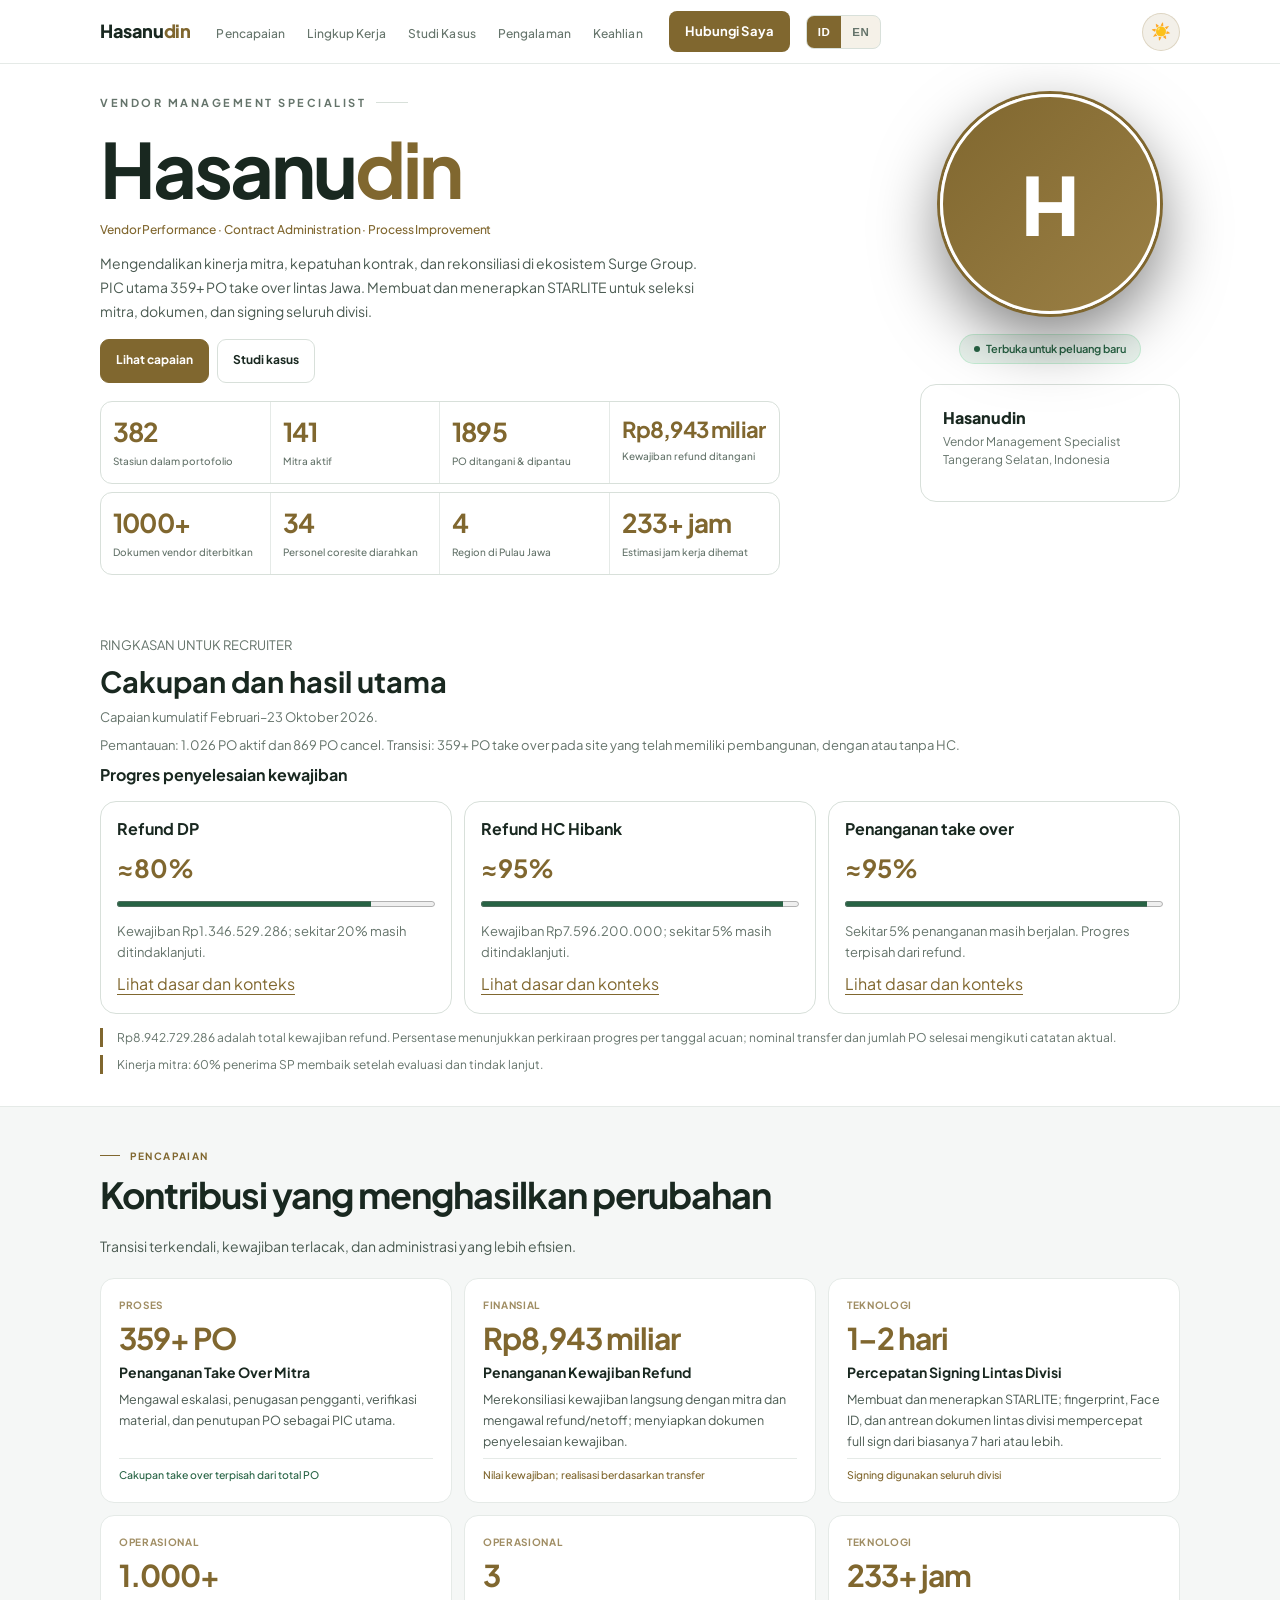
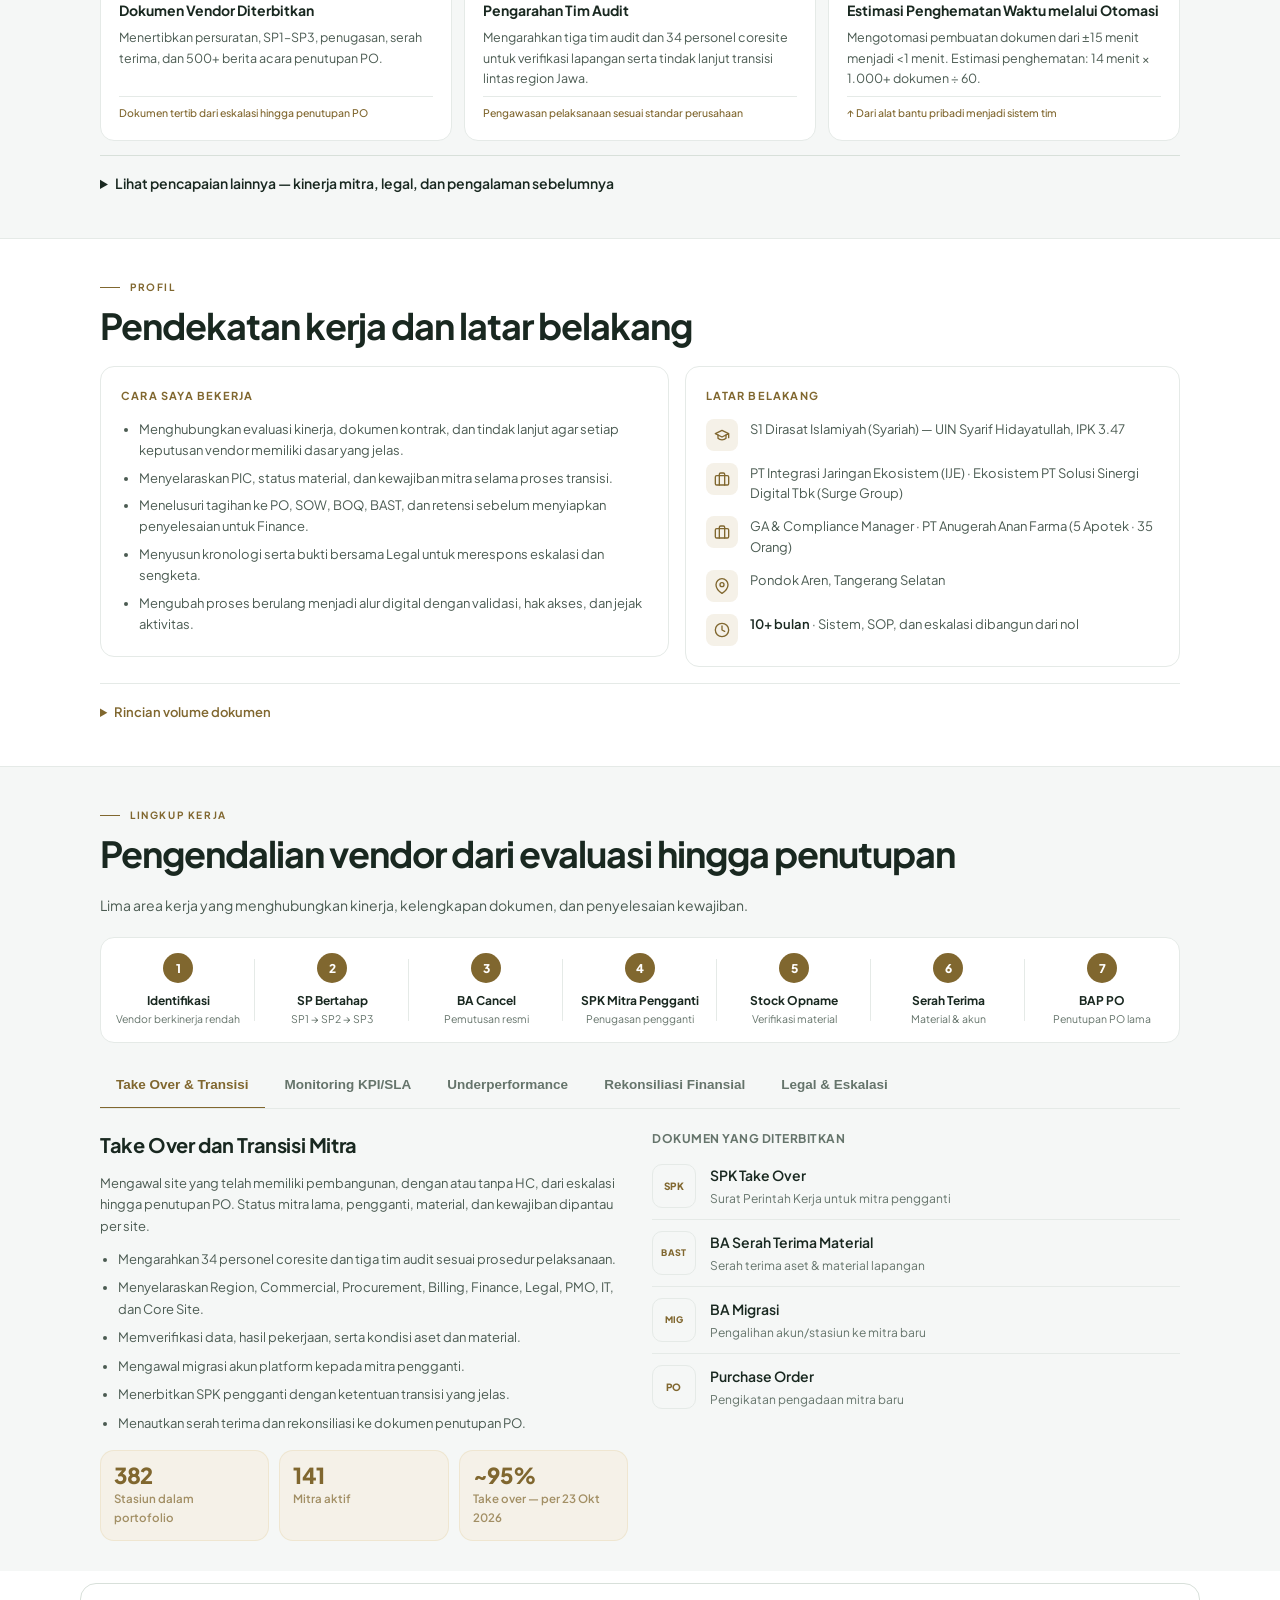
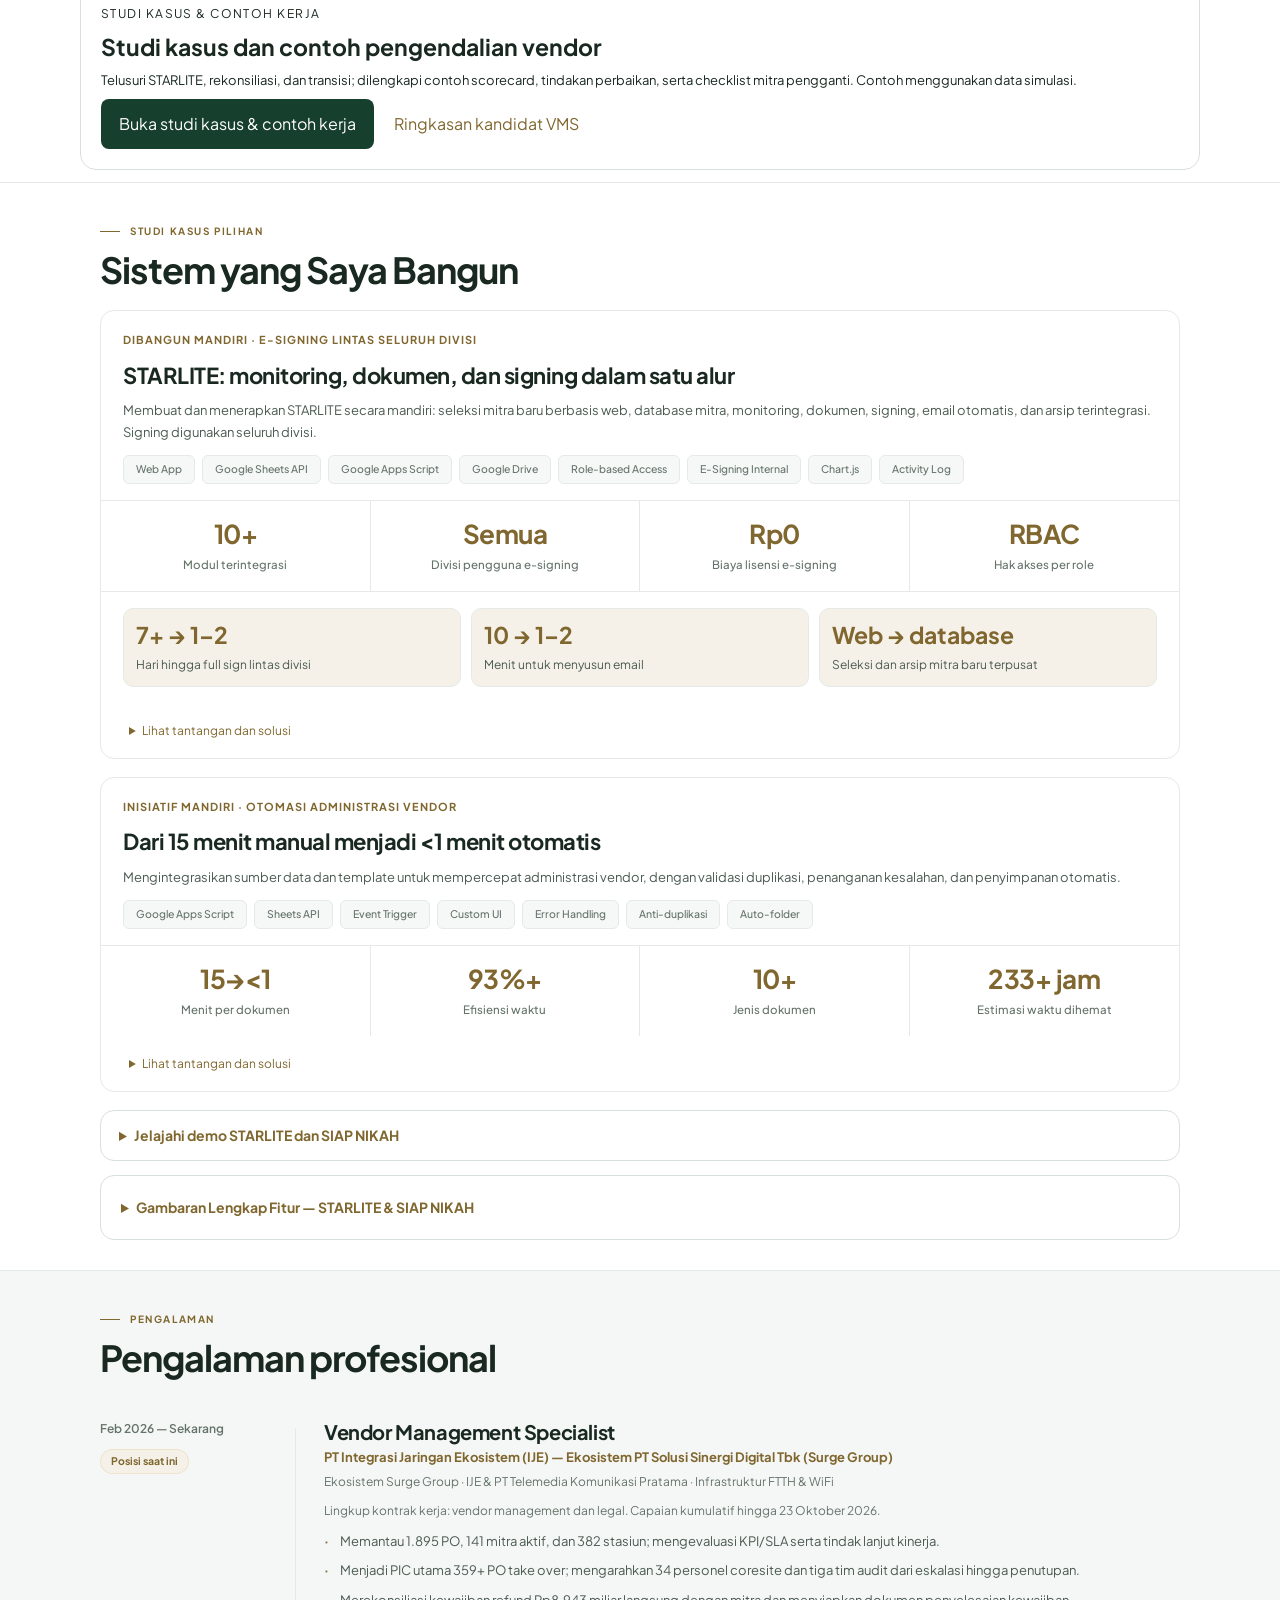
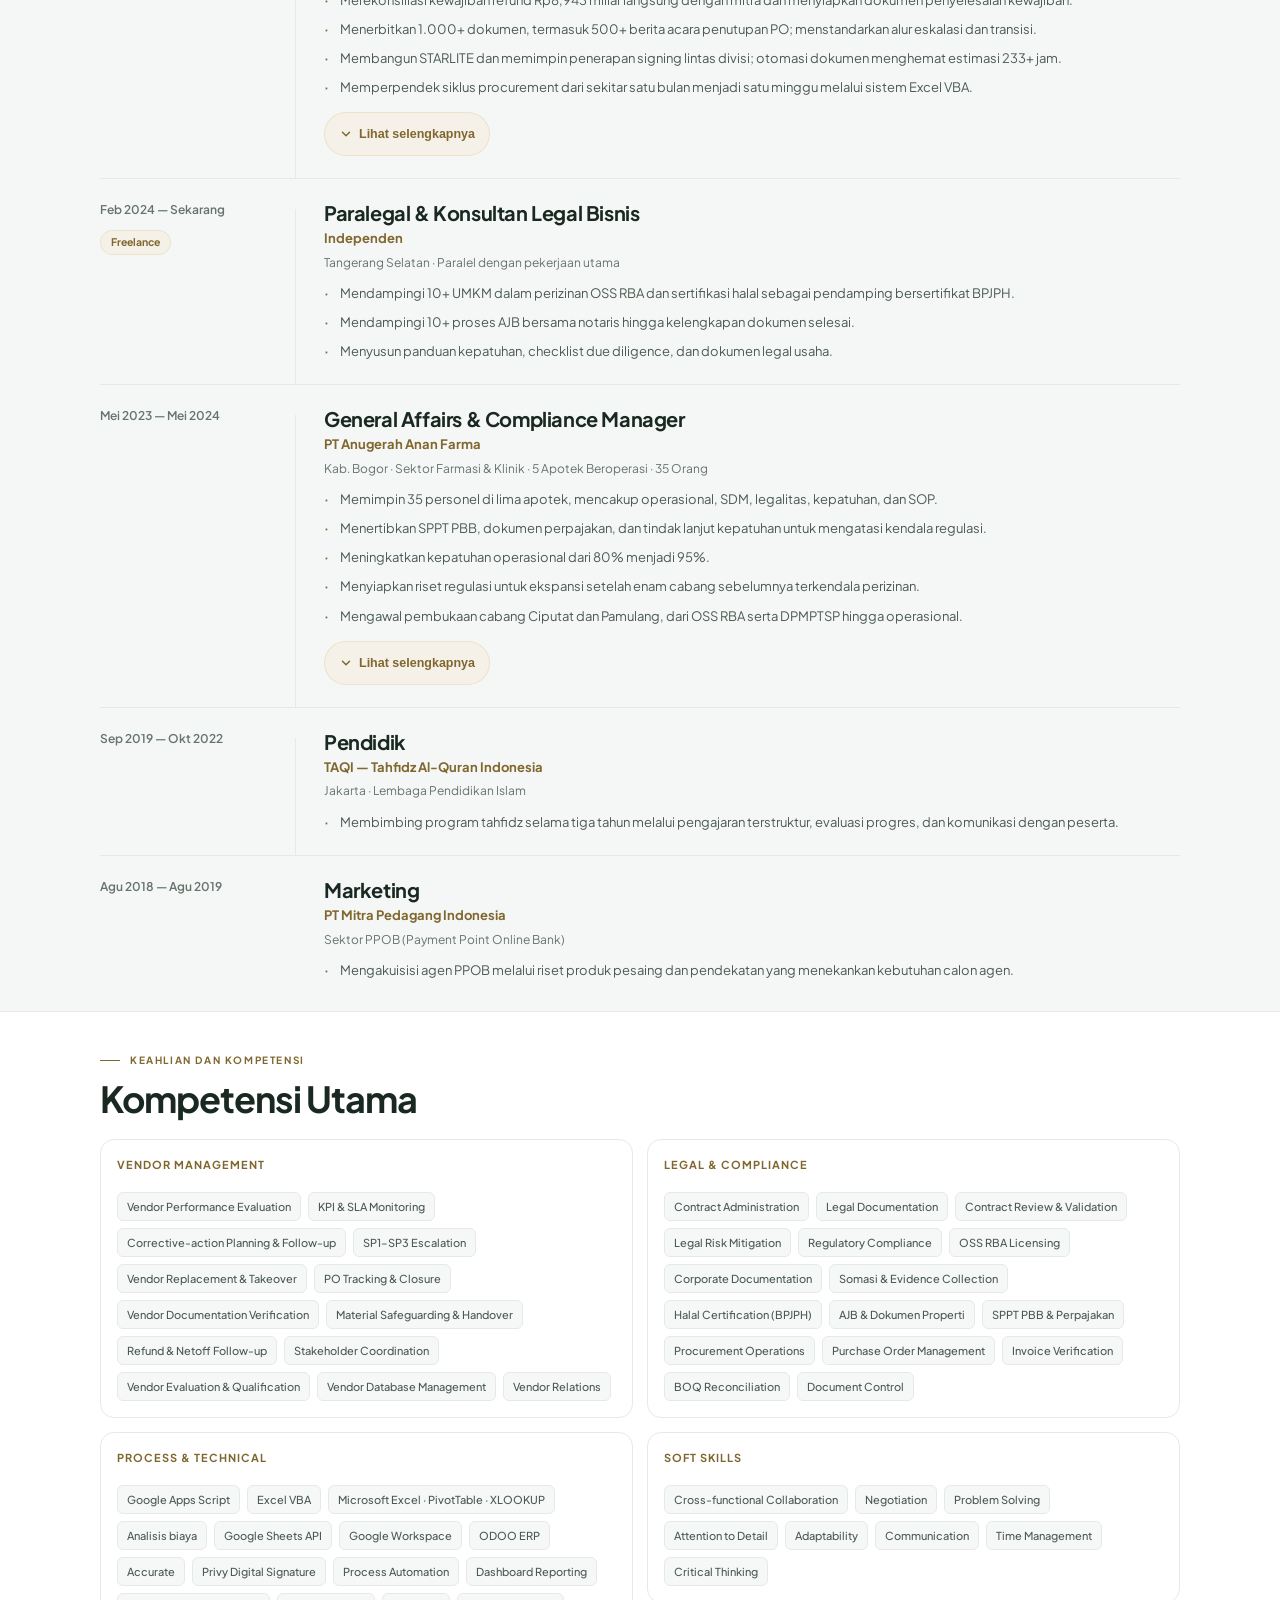
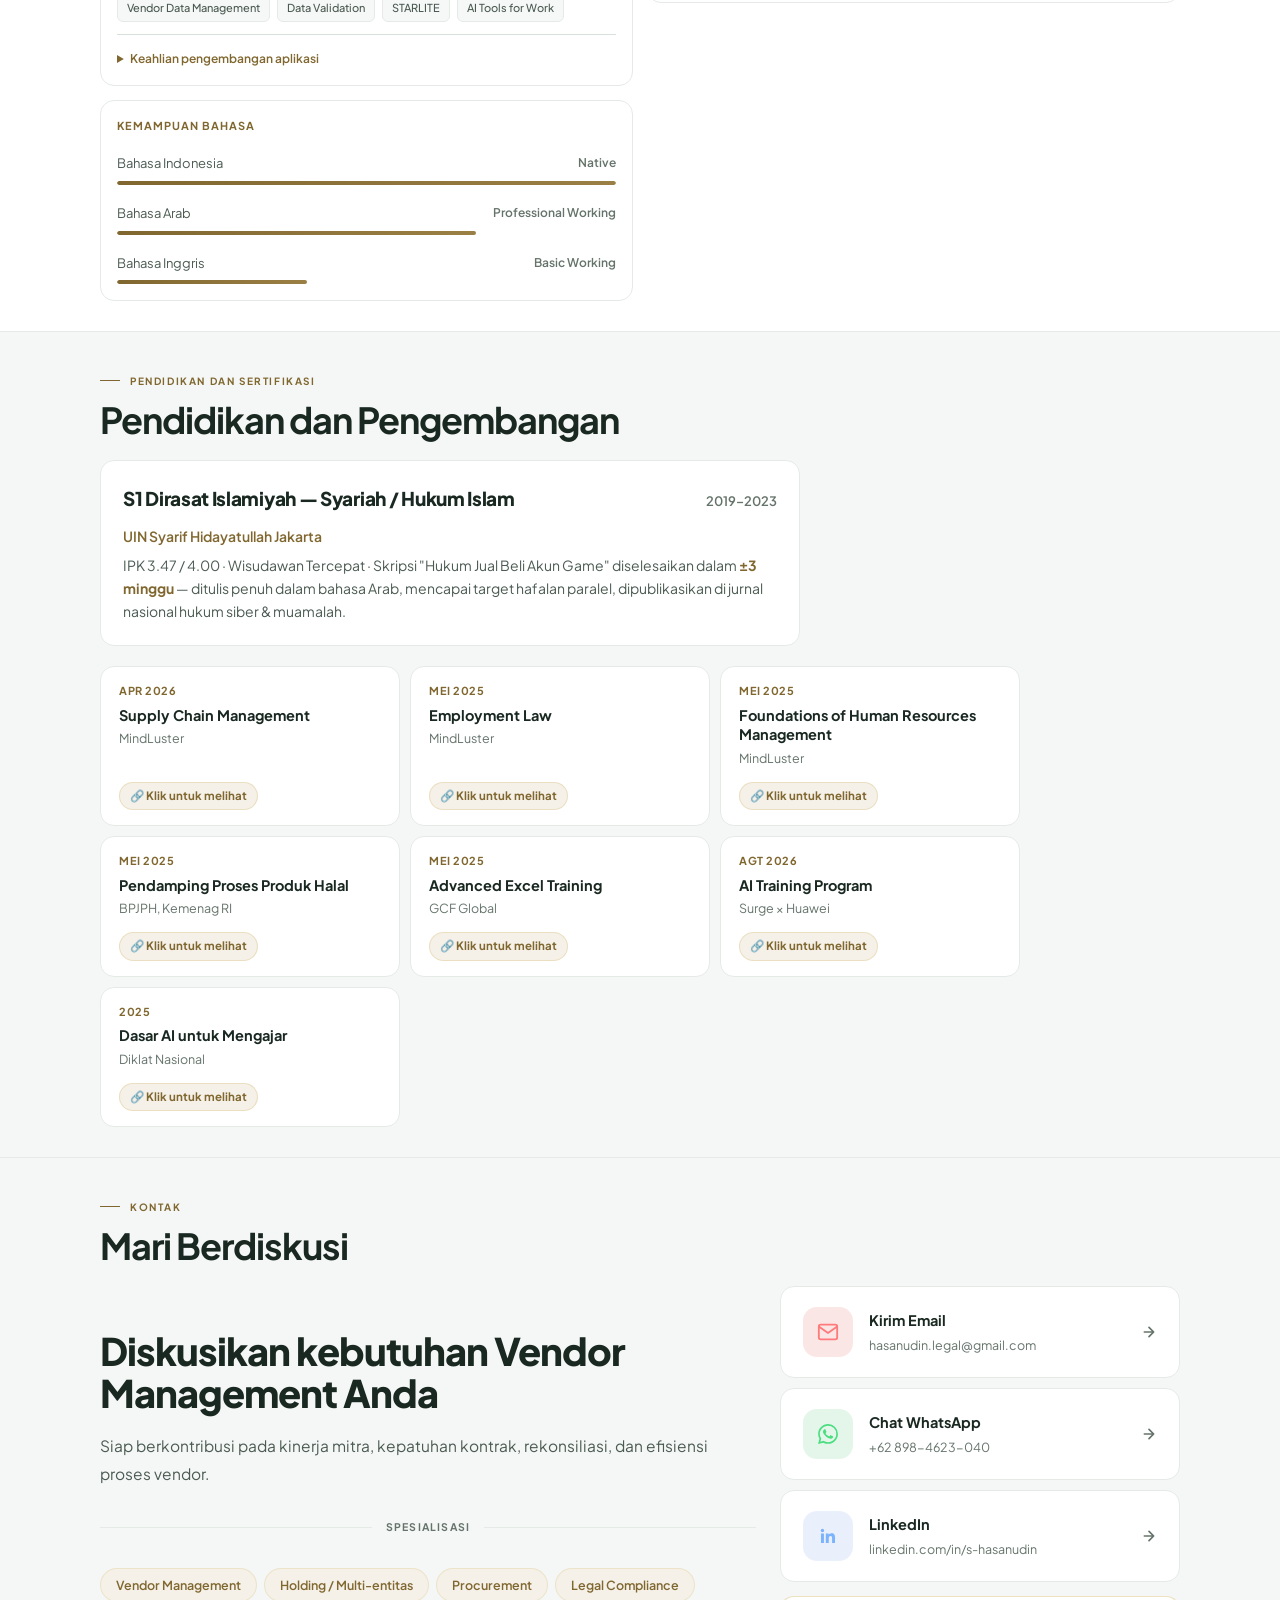
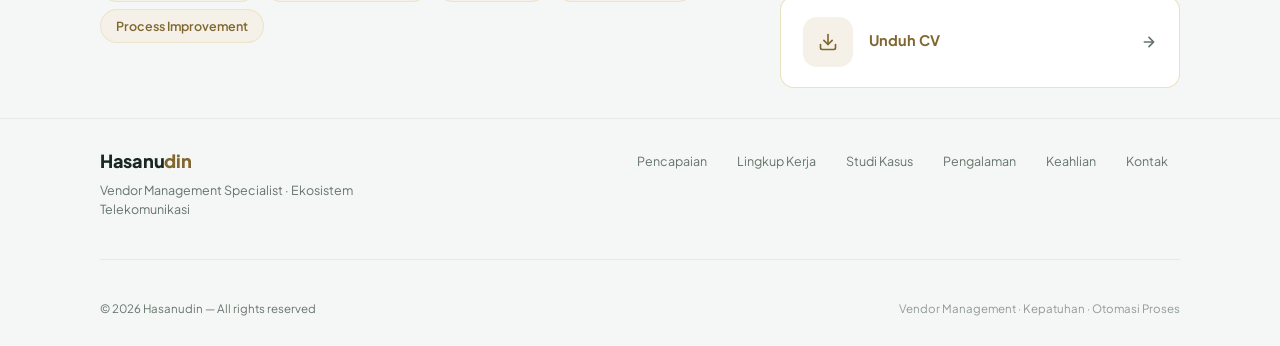
==== commit f8c24e0a: "Link live Google Docs PDF and sharpen specialist portfolio competencies" ====
--- a/index.html
+++ b/index.html
@@ -1051,7 +1051,7 @@
       <div class="hero-eyebrow reveal">Vendor Management Specialist</div>
       <h1 class="hero-name reveal">Hasanu<span>din</span></h1>
       <div class="hero-title reveal" data-id="Vendor Performance · Contract Administration · Process Improvement" data-en="Vendor Performance · Contract Administration · Process Improvement">Vendor Performance · Contract Administration · Process Improvement</div>
-      <p class="hero-desc reveal" data-en="Manage vendor performance, contract compliance, and obligation resolution across the Surge Group ecosystem. Lead vendor transitions across Java and build STARLITE to connect monitoring, documentation, and approvals." data-id="Mengendalikan kinerja mitra, kepatuhan kontrak, dan penyelesaian kewajiban di ekosistem Surge Group. PIC utama transisi vendor lintas Jawa; membangun STARLITE untuk menghubungkan monitoring, dokumen, dan persetujuan.">Mengendalikan kinerja mitra, kepatuhan kontrak, dan penyelesaian kewajiban di ekosistem Surge Group. PIC utama transisi vendor lintas Jawa; membangun STARLITE untuk menghubungkan monitoring, dokumen, dan persetujuan.</p>
+      <p class="hero-desc reveal" data-en="Manage vendor performance, contract compliance, and reconciliation across the Surge Group ecosystem. Primary PIC for 359+ takeover POs across Java. Created and implemented STARLITE for partner selection, documents, and signing across all divisions." data-id="Mengendalikan kinerja mitra, kepatuhan kontrak, dan rekonsiliasi di ekosistem Surge Group. PIC utama 359+ PO take over lintas Jawa. Membuat dan menerapkan STARLITE untuk seleksi mitra, dokumen, dan signing seluruh divisi.">Mengendalikan kinerja mitra, kepatuhan kontrak, dan rekonsiliasi di ekosistem Surge Group. PIC utama 359+ PO take over lintas Jawa. Membuat dan menerapkan STARLITE untuk seleksi mitra, dokumen, dan signing seluruh divisi.</p>
 <div class="recruiter-actions"><a data-id="Lihat capaian" data-en="View results" href="#snapshot" class="recruiter-primary">Lihat capaian</a><a data-id="Studi kasus" data-en="Case studies" href="studi-kasus.html">Studi kasus</a></div>
 
 
@@ -1471,7 +1471,7 @@
 <div class="app-demo-toolbar"><span data-id="Demo interaktif · data contoh · menu dapat dijelajahi" data-en="Interactive demo · sample data · explore the menus">Demo interaktif · data contoh · menu dapat dijelajahi</span><a id="app-open" href="demos/starlite.html?v=polish1" target="_blank" rel="noopener" data-id="Buka tampilan penuh ↗" data-en="Open full view ↗">Buka tampilan penuh ↗</a></div>
 <iframe id="app-frame-star" title="Demo interaktif STARLITE" src="demos/starlite.html?v=polish1" loading="lazy" sandbox="allow-scripts allow-same-origin allow-modals allow-downloads"></iframe>
 <iframe id="app-frame-nikah" title="Demo interaktif SIAP NIKAH" data-src="demos/siap-nikah.html?v=polish1" hidden sandbox="allow-scripts allow-same-origin allow-modals allow-downloads"></iframe>
-<p class="app-demo-note" data-id="Demo memakai data simulasi dan fitur terpilih. Seleksi mitra baru terintegrasi, fingerprint/Face ID, antrean signing lintas divisi, email otomatis, dan PDF Tools dijelaskan pada fitur aplikasi asli; belum seluruhnya dijalankan dalam demo. Pengiriman dokumen, tanda tangan final, dan layanan cloud dinonaktifkan." data-en="The demo uses simulated data and selected features. Integrated new-partner selection, fingerprint/Face ID, the cross-division signing queue, automated email, and PDF Tools describe the original application and are not all executable in this demo. Document delivery, final signing, and cloud services are disabled.">Demo memakai data simulasi dan fitur terpilih. Seleksi mitra baru terintegrasi, fingerprint/Face ID, antrean signing lintas divisi, email otomatis, dan PDF Tools dijelaskan pada fitur aplikasi asli; belum seluruhnya dijalankan dalam demo. Pengiriman dokumen, tanda tangan final, dan layanan cloud dinonaktifkan.</p></div></details><details class="app-feature-map" id="application-feature-map" data-skip-abbr="true"><summary><span data-id="Gambaran Lengkap Fitur — STARLITE &amp; SIAP NIKAH" data-en="Complete Feature Overview — STARLITE &amp; SIAP NIKAH">Gambaran Lengkap Fitur — STARLITE &amp; SIAP NIKAH</span></summary><p class="app-feature-intro" data-id="Jelajahi 18 kelompok fitur STARLITE dan 14 kelompok fitur SIAP NIKAH. Buka kelompok yang relevan untuk melihat rinciannya." data-en="Explore 16 STARLITE feature groups and 14 SIAP NIKAH feature groups. Open any group for details.">Jelajahi 18 kelompok fitur STARLITE dan 14 kelompok fitur SIAP NIKAH. Buka kelompok yang relevan untuk melihat rinciannya.</p><div class="app-feature-panels"><article class="app-feature-panel"><h3>STARLITE</h3><p class="app-feature-context" data-id="Aplikasi operasional vendor • 18 kelompok fitur" data-en="Vendor operations application • 18 feature groups">Aplikasi operasional vendor • 18 kelompok fitur</p><div class="app-feature-grid"><details class="app-feature-tile app-module"><summary><span class="app-feature-number">01</span><span class="app-module-title" data-id="Dashboard &amp; analisis operasional" data-en="Operations dashboard &amp; analysis">Dashboard &amp; analisis operasional</span></summary><p data-id="KPI take over; komposisi status dan region; tren rilis SPK; peringkat mitra before/after; beban PIC; kualitas data; SPK terbaru dan overdue SP." data-en="Take Over KPIs; status and regional distribution; SPK release trends; before/after vendor rankings; PIC workload; data quality; recent SPKs and overdue warnings.">KPI take over; komposisi status dan region; tren rilis SPK; peringkat mitra before/after; beban PIC; kualitas data; SPK terbaru dan overdue SP.</p></details><details class="app-feature-tile app-module"><summary><span class="app-feature-number">02</span><span class="app-module-title" data-id="Take Over &amp; transisi mitra" data-en="Vendor take over &amp; transition">Take Over &amp; transisi mitra</span></summary><p data-id="Data PO/site, mitra lama dan pengganti, PIC, region, status material dan tahapan penyelesaian; pencarian, filter tanggal, detail, perubahan data, serta ekspor CSV." data-en="PO/site data, previous and replacement vendors, owners, regions, material status and completion stages; search, date filters, details, record editing, and CSV export.">Data PO/site, mitra lama dan pengganti, PIC, region, status material dan tahapan penyelesaian; pencarian, filter tanggal, detail, perubahan data, serta ekspor CSV.</p></details><details class="app-feature-tile app-module"><summary><span class="app-feature-number">03</span><span class="app-module-title" data-id="Master perseroan &amp; portofolio mitra" data-en="Company master &amp; vendor portfolio">Master perseroan &amp; portofolio mitra</span></summary><p data-id="Data perusahaan, kontak, status dan kelengkapan; relasi ke take over dan surat peringatan; portofolio PO per mitra; pilihan perusahaan dengan pengisian data otomatis." data-en="Company data, contacts, status and completeness; links to take over records and warnings; per-vendor PO portfolios; company selection with data autofill.">Data perusahaan, kontak, status dan kelengkapan; relasi ke take over dan surat peringatan; portofolio PO per mitra; pilihan perusahaan dengan pengisian data otomatis.</p></details><details class="app-feature-tile app-module"><summary><span class="app-feature-number">04</span><span class="app-module-title" data-id="All SPK &amp; tracker pembangunan" data-en="All SPK &amp; construction tracker">All SPK &amp; tracker pembangunan</span></summary><p data-id="SPK Take Over, Expand, New dan tipe lain; filter proyek, region, tanggal dan dokumen. Tracker site memuat status, PO item, homepass, mitra, PIC coresite, dan admin." data-en="Take Over, Expand, New and other SPKs; project, region, date and document filters. Site tracking includes status, PO items, homepass, vendors, coresite owners, and administrators.">SPK Take Over, Expand, New dan tipe lain; filter proyek, region, tanggal dan dokumen. Tracker site memuat status, PO item, homepass, mitra, PIC coresite, dan admin.</p></details><details class="app-feature-tile app-module"><summary><span class="app-feature-number">05</span><span class="app-module-title" data-id="PO Cancel &amp; kelengkapan dokumen" data-en="PO cancellation &amp; document completeness">PO Cancel &amp; kelengkapan dokumen</span></summary><p data-id="Daftar pembatalan PO, klasifikasi, BA Cancel dan tanggal mailing; pemantauan kelengkapan BAP PO, BASTM, BA Cancel dan SPK; akses unggah dari data terkait." data-en="PO cancellations, classifications, cancellation reports and mailing dates; completeness tracking for BAP PO, BASTM, BA Cancel and SPK; uploads linked to records.">Daftar pembatalan PO, klasifikasi, BA Cancel dan tanggal mailing; pemantauan kelengkapan BAP PO, BASTM, BA Cancel dan SPK; akses unggah dari data terkait.</p></details><details class="app-feature-tile app-module"><summary><span class="app-feature-number">06</span><span class="app-module-title" data-id="Refund, netoff &amp; Close PO HC" data-en="Refund, netoff &amp; HC PO closure">Refund, netoff &amp; Close PO HC</span></summary><p data-id="Dua tampilan: Close PO HC Hibank dan Refund &amp; Netoff. Memuat status, nominal nett sesuai hak akses, bukti refund/buy, status mitra, filter, dan laporan per data atau region." data-en="Two views: Hibank HC PO closure and Refund &amp; Netoff. Includes status, permission-gated net amounts, refund/buy evidence, vendor status, filters, and record or regional reports.">Dua tampilan: Close PO HC Hibank dan Refund &amp; Netoff. Memuat status, nominal nett sesuai hak akses, bukti refund/buy, status mitra, filter, dan laporan per data atau region.</p></details><details class="app-feature-tile app-module"><summary><span class="app-feature-number">07</span><span class="app-module-title" data-id="Monitoring &amp; penerbitan SP" data-en="Warning monitoring &amp; issuance">Monitoring &amp; penerbitan SP</span></summary><p data-id="SP1–SP3, status aktif/close, tenggat dan kelompok overdue; riwayat per mitra/site; penomoran berikutnya dan penerbitan SP; notifikasi tindak lanjut di aplikasi." data-en="SP1–SP3, active/closed status, deadlines and overdue bands; vendor/site history; next-number assignment and issuance; in-app follow-up notifications.">SP1–SP3, status aktif/close, tenggat dan kelompok overdue; riwayat per mitra/site; penomoran berikutnya dan penerbitan SP; notifikasi tindak lanjut di aplikasi.</p></details><details class="app-feature-tile app-module"><summary><span class="app-feature-number">08</span><span class="app-module-title" data-id="Otomasi &amp; pengajuan dokumen" data-en="Document automation &amp; submission">Otomasi &amp; pengajuan dokumen</span></summary><p data-id="Generate BAP PO, BASTM, SPK, BA Cancel dan SP dari template; pilihan satu/banyak dokumen, Google Doc/PDF; input PO melalui wizard; unggah final dan tautkan ke spreadsheet." data-en="Generate BAP PO, BASTM, SPK, BA Cancel and warnings from templates; single/batch generation and Google Doc/PDF output; PO entry wizard; final uploads linked to spreadsheets.">Generate BAP PO, BASTM, SPK, BA Cancel dan SP dari template; pilihan satu/banyak dokumen, Google Doc/PDF; input PO melalui wizard; unggah final dan tautkan ke spreadsheet.</p></details><details class="app-feature-tile app-module"><summary><span class="app-feature-number">09</span><span class="app-module-title" data-id="Directory arsip &amp; request surat" data-en="Archive directory &amp; letter requests">Directory arsip &amp; request surat</span></summary><p data-id="Penomoran otomatis sesuai jenis surat; pengelolaan jenis, arsip dan lampiran; request surat/BA dengan balasan dan status penyelesaian; pemulihan penghapusan yang didukung." data-en="Automatic numbering by letter type; type, archive and attachment management; letter/report requests with replies and completion status; supported deletion recovery.">Penomoran otomatis sesuai jenis surat; pengelolaan jenis, arsip dan lampiran; request surat/BA dengan balasan dan status penyelesaian; pemulihan penghapusan yang didukung.</p></details><details class="app-feature-tile app-module"><summary><span class="app-feature-number">10</span><span class="app-module-title" data-id="Pencarian &amp; pengelolaan versi" data-en="Search &amp; document version management">Pencarian &amp; pengelolaan versi</span></summary><p data-id="Pencarian nama/isi dokumen, filter jenis/region/tahun/status; preview dan unduh. Dokumen SP dapat diedit, diganti nama, dibuat ulang PDF-nya, diarsipkan per versi dan dipulihkan." data-en="Document name/content search with type, region, year and status filters; preview and download. Warning documents support editing, renaming, PDF regeneration, version archives and restoration.">Pencarian nama/isi dokumen, filter jenis/region/tahun/status; preview dan unduh. Dokumen SP dapat diedit, diganti nama, dibuat ulang PDF-nya, diarsipkan per versi dan dipulihkan.</p></details><details class="app-feature-tile app-module"><summary><span class="app-feature-number">11</span><span class="app-module-title" data-id="Signing: persiapan &amp; pengiriman" data-en="Signing: preparation &amp; distribution">Signing: persiapan &amp; pengiriman</span></summary><p data-id="Unggah satu/banyak PDF; pisahkan kiriman atau gabungkan PDF; atur urutan berkas, beberapa penanda tangan, posisi kotak TTD per halaman, template dan set favorit; kirim tautan atau QR." data-en="Upload one or multiple PDFs; separate submissions or merge PDFs; order files, assign multiple signers, position signature fields per page, save templates and favorites; share links or QR codes.">Unggah satu/banyak PDF; pisahkan kiriman atau gabungkan PDF; atur urutan berkas, beberapa penanda tangan, posisi kotak TTD per halaman, template dan set favorit; kirim tautan atau QR.</p></details><details class="app-feature-tile app-module"><summary><span class="app-feature-number">12</span><span class="app-module-title" data-id="Signing: tindak lanjut &amp; arsip final" data-en="Signing: follow-up &amp; final archive">Signing: tindak lanjut &amp; arsip final</span></summary><p data-id="PIN dan tautan pribadi penanda tangan; fingerprint dan Face ID; antrean seluruh dokumen yang perlu ditandatangani, termasuk dari divisi lain. TTD tersimpan dan batch dengan persetujuan; status dilihat/ditandatangani; pengingat WhatsApp atas tindakan pengguna; tolak/minta revisi; PDF final ditautkan ke PO/SPK. Full sign yang biasanya 7 hari atau lebih menjadi 1–2 hari." data-en="Signer PINs and personal links; fingerprint and Face ID; a queue of all documents awaiting signature, including requests from other divisions. Saved signatures and consent-based batch signing; viewed/signed status; user-triggered WhatsApp reminders; rejection/revision requests; final PDFs linked to POs/SPKs. Full signing typically takes one or two days compared with seven days or more previously.">PIN dan tautan pribadi penanda tangan; fingerprint dan Face ID; antrean seluruh dokumen yang perlu ditandatangani, termasuk dari divisi lain. TTD tersimpan dan batch dengan persetujuan; status dilihat/ditandatangani; pengingat WhatsApp atas tindakan pengguna; tolak/minta revisi; PDF final ditautkan ke PO/SPK. Full sign yang biasanya 7 hari atau lebih menjadi 1–2 hari.</p></details><details class="app-feature-tile app-module"><summary><span class="app-feature-number">13</span><span class="app-module-title" data-id="Akun, izin &amp; jejak aktivitas" data-en="Accounts, permissions &amp; activity history">Akun, izin &amp; jejak aktivitas</span></summary><p data-id="Manajemen akun, hak akses, pembatasan data finansial, pencabutan sesi, dan log aktivitas. Verifikasi otomatis melalui email mendukung konfirmasi identitas penanda tangan." data-en="Account management, access permissions, restricted financial data, session revocation, and activity logs. Automated email verification supports signer identity confirmation.">Manajemen akun, hak akses, pembatasan data finansial, pencabutan sesi, dan log aktivitas. Verifikasi otomatis melalui email mendukung konfirmasi identitas penanda tangan.</p></details><details class="app-feature-tile app-module"><summary><span class="app-feature-number">14</span><span class="app-module-title" data-id="Sinkronisasi &amp; penanganan konflik" data-en="Synchronization &amp; conflict handling">Sinkronisasi &amp; penanganan konflik</span></summary><p data-id="Sinkronisasi Sheets, cache tampilan, polling perubahan, antrean simpan melalui Supabase, status pending/gagal/bentrok, retry, pilihan penyelesaian konflik, dan undo perubahan yang didukung." data-en="Sheets synchronization, display caching, change polling, Supabase write queues, pending/error/conflict states, retries, conflict resolution choices, and supported change undo.">Sinkronisasi Sheets, cache tampilan, polling perubahan, antrean simpan melalui Supabase, status pending/gagal/bentrok, retry, pilihan penyelesaian konflik, dan undo perubahan yang didukung.</p></details><details class="app-feature-tile app-module"><summary><span class="app-feature-number">15</span><span class="app-module-title" data-id="Pelaporan &amp; penggunaan lintas perangkat" data-en="Reporting &amp; cross-device use">Pelaporan &amp; penggunaan lintas perangkat</span></summary><p data-id="Report take over, SP, refund dan Close PO sesuai filter; salin/bagikan ke WhatsApp; CSV, preview lampiran, pencarian PO lintas data, mode terang/gelap dan navigasi mobile." data-en="Filtered take over, warning, refund and PO closure reports; copy/share to WhatsApp; CSV, attachment previews, cross-record PO search, light/dark modes and mobile navigation.">Report take over, SP, refund dan Close PO sesuai filter; salin/bagikan ke WhatsApp; CSV, preview lampiran, pencarian PO lintas data, mode terang/gelap dan navigasi mobile.</p></details><details class="app-feature-tile app-module"><summary><span class="app-feature-number">16</span><span class="app-module-title" data-id="PDF Tools &amp; pemeriksaan dokumen" data-en="PDF Tools &amp; document review">PDF Tools &amp; pemeriksaan dokumen</span></summary><p data-id="Mengembangkan PDF Tools untuk mengatasi keterbatasan akses ke website atau aplikasi berbayar. Tersedia gratis bagi seluruh divisi, khususnya Vendor Management: split, gabung PDF/gambar, edit, OCR hasil scan, anotasi, tanda tangan/stempel, formulir, dan perbandingan versi. Pengolahan serta pemeriksaan dokumen terpusat dalam satu aplikasi, tanpa perlu berpindah situs untuk setiap kebutuhan." data-en="Developed PDF Tools to address limited access to paid websites or applications. Free for all divisions, particularly Vendor Management: splitting, PDF/image merging, editing, scanned-document OCR, annotations, signatures/stamps, forms, and version comparison. Centralizes document processing and review in one application, reducing the need to switch websites for each task.">Mengembangkan PDF Tools untuk mengatasi keterbatasan akses ke website atau aplikasi berbayar. Tersedia gratis bagi seluruh divisi, khususnya Vendor Management: split, gabung PDF/gambar, edit, OCR hasil scan, anotasi, tanda tangan/stempel, formulir, dan perbandingan versi. Pengolahan serta pemeriksaan dokumen terpusat dalam satu aplikasi, tanpa perlu berpindah situs untuk setiap kebutuhan.</p></details><details class="app-feature-tile app-module"><summary><span class="app-feature-number">17</span><span class="app-module-title" data-id="Seleksi &amp; database mitra baru" data-en="New-partner selection &amp; database">Seleksi &amp; database mitra baru</span></summary><p data-id="Seleksi mitra baru berbasis web yang terintegrasi dengan fitur STARLITE lainnya. Data mitra baru terarsip dalam database terpusat, merapikan pencatatan yang sebelumnya belum terstruktur." data-en="Web-based new-partner selection integrated with other STARLITE features. New-partner records are archived in a centralized database, organizing previously unstructured records.">Seleksi mitra baru berbasis web yang terintegrasi dengan fitur STARLITE lainnya. Data mitra baru terarsip dalam database terpusat, merapikan pencatatan yang sebelumnya belum terstruktur.</p></details><details class="app-feature-tile app-module"><summary><span class="app-feature-number">18</span><span class="app-module-title" data-id="Email otomatis terintegrasi" data-en="Integrated email automation">Email otomatis terintegrasi</span></summary><p data-id="Email otomatis melalui aplikasi STARLITE mempercepat penyusunan email dari biasanya sekitar 10 menit menjadi 1–2 menit." data-en="Automated email through STARLITE reduces typical email preparation from around ten minutes to one or two minutes.">Email otomatis melalui aplikasi STARLITE mempercepat penyusunan email dari biasanya sekitar 10 menit menjadi 1–2 menit.</p></details></div></article><article class="app-feature-panel"><h3>SIAP NIKAH</h3><p class="app-feature-context" data-id="Proyek pribadi • 14 kelompok fitur" data-en="Personal project • 14 feature groups">Proyek pribadi • 14 kelompok fitur</p><div class="app-feature-grid"><details class="app-feature-tile app-module"><summary><span class="app-feature-number">01</span><span class="app-module-title" data-id="Dashboard &amp; profil acara" data-en="Dashboard &amp; event profile">Dashboard &amp; profil acara</span></summary><p data-id="Profil pasangan, tanggal, lokasi, anggaran dan target tabungan; hitung mundur, progres tugas, ringkasan biaya, kehadiran, penerimaan tamu dan pengeluaran." data-en="Couple profile, event date, location, budget and savings target; countdown, task progress, costs, attendance, guest receipts and spending summaries.">Profil pasangan, tanggal, lokasi, anggaran dan target tabungan; hitung mundur, progres tugas, ringkasan biaya, kehadiran, penerimaan tamu dan pengeluaran.</p></details><details class="app-feature-tile app-module"><summary><span class="app-feature-number">02</span><span class="app-module-title" data-id="Peta persiapan &amp; administrasi" data-en="Preparation roadmap &amp; administration">Peta persiapan &amp; administrasi</span></summary><p data-id="Tahapan RT/RW, kelurahan, Puskesmas, KUA asal/tujuan, akad dan resepsi; daftar persyaratan, target mempelai, progres, biaya, lampiran, penggunaan ulang persyaratan dan pencegahan duplikasi." data-en="Stages for local administration, health center, origin/destination marriage offices, ceremony and reception; requirements, bride/groom assignment, progress, costs, attachments, reusable requirements and duplicate prevention.">Tahapan RT/RW, kelurahan, Puskesmas, KUA asal/tujuan, akad dan resepsi; daftar persyaratan, target mempelai, progres, biaya, lampiran, penggunaan ulang persyaratan dan pencegahan duplikasi.</p></details><details class="app-feature-tile app-module"><summary><span class="app-feature-number">03</span><span class="app-module-title" data-id="Budget &amp; pengeluaran terintegrasi" data-en="Integrated budget &amp; expenditure">Budget &amp; pengeluaran terintegrasi</span></summary><p data-id="Sumber biaya manual, seserahan/mahar, vendor yang ditautkan, persiapan dan timeline; pencatatan pembayaran, sisa, lampiran serta tautan balik ke data asal; penghitungan tanpa duplikasi ledger." data-en="Manual costs, gifts/dowry, linked vendors, preparation and timeline costs; payments, balances, attachments and links back to source records; calculations without duplicate ledgers.">Sumber biaya manual, seserahan/mahar, vendor yang ditautkan, persiapan dan timeline; pencatatan pembayaran, sisa, lampiran serta tautan balik ke data asal; penghitungan tanpa duplikasi ledger.</p></details><details class="app-feature-tile app-module"><summary><span class="app-feature-number">04</span><span class="app-module-title" data-id="Pembayaran, refund &amp; tabungan" data-en="Payments, refunds &amp; savings">Pembayaran, refund &amp; tabungan</span></summary><p data-id="DP/pembayaran bertahap, refund sesuai sumber dana, peringatan kelebihan bayar, validasi saldo, setoran/penarikan dan koreksi tabungan; riwayat pembayaran serta invoice/nota." data-en="Deposits/installments, refunds by fund source, overpayment prompts, balance validation, savings deposits/withdrawals and corrections; payment history and invoices/receipts.">DP/pembayaran bertahap, refund sesuai sumber dana, peringatan kelebihan bayar, validasi saldo, setoran/penarikan dan koreksi tabungan; riwayat pembayaran serta invoice/nota.</p></details><details class="app-feature-tile app-module"><summary><span class="app-feature-number">05</span><span class="app-module-title" data-id="Seserahan &amp; mahar" data-en="Gifts &amp; dowry planning">Seserahan &amp; mahar</span></summary><p data-id="Daftar terpisah, kategori, detail barang, vendor/toko, tautan belanja, estimasi, batas anggaran, status beli/persiapan, progres, lampiran dan akses ke pembayaran terkait." data-en="Separate lists, categories, item details, vendors/shops, shopping links, estimates, budget limits, purchase/preparation status, progress, attachments and linked payments.">Daftar terpisah, kategori, detail barang, vendor/toko, tautan belanja, estimasi, batas anggaran, status beli/persiapan, progres, lampiran dan akses ke pembayaran terkait.</p></details><details class="app-feature-tile app-module"><summary><span class="app-feature-number">06</span><span class="app-module-title" data-id="Vendor &amp; venue" data-en="Vendor &amp; venue management">Vendor &amp; venue</span></summary><p data-id="Pencatatan kategori, kontak, lokasi, kapasitas, estimasi biaya dan status kandidat, dihubungi, negosiasi, dipilih, selesai atau dibatalkan; pengaitan komitmen biaya ke anggaran." data-en="Categories, contacts, locations, capacity, cost estimates and candidate, contacted, negotiation, selected, completed or cancelled states; linking cost commitments to the budget.">Pencatatan kategori, kontak, lokasi, kapasitas, estimasi biaya dan status kandidat, dihubungi, negosiasi, dipilih, selesai atau dibatalkan; pengaitan komitmen biaya ke anggaran.</p></details><details class="app-feature-tile app-module"><summary><span class="app-feature-number">07</span><span class="app-module-title" data-id="Undangan &amp; distribusi" data-en="Invitations &amp; distribution">Undangan &amp; distribusi</span></summary><p data-id="Kelompok dan pihak pengundang, alamat/kontak, kuota, fisik/digital, status pengiriman dan kehadiran; deteksi nama/alamat duplikat, tautan khusus, serta draf pesan WhatsApp." data-en="Guest groups and inviting side, addresses/contacts, quotas, physical/digital channels, dispatch and attendance status; duplicate name/address detection, personalized links and WhatsApp message drafts.">Kelompok dan pihak pengundang, alamat/kontak, kuota, fisik/digital, status pengiriman dan kehadiran; deteksi nama/alamat duplikat, tautan khusus, serta draf pesan WhatsApp.</p></details><details class="app-feature-tile app-module"><summary><span class="app-feature-number">08</span><span class="app-module-title" data-id="Buku tamu &amp; QR kehadiran" data-en="Guest book &amp; QR check-in">Buku tamu &amp; QR kehadiran</span></summary><p data-id="Pencatatan kehadiran aktual per orang, uang/barang yang diterima dan tamu datang langsung; QR formulir publik dapat diaktifkan/dinonaktifkan; validasi data dan pencegahan kiriman ulang." data-en="Actual attendance per person, cash/goods received and walk-in guests; public form QR activation/deactivation; input validation and duplicate submission prevention.">Pencatatan kehadiran aktual per orang, uang/barang yang diterima dan tamu datang langsung; QR formulir publik dapat diaktifkan/dinonaktifkan; validasi data dan pencegahan kiriman ulang.</p></details><details class="app-feature-tile app-module"><summary><span class="app-feature-number">09</span><span class="app-module-title" data-id="Bukti transfer &amp; verifikasi penerimaan" data-en="Transfer evidence &amp; receipt verification">Bukti transfer &amp; verifikasi penerimaan</span></summary><p data-id="Pilihan tujuan transfer, nominal dan unggah bukti; status menunggu pemeriksaan panitia; konfirmasi uang diterima sebelum masuk total penerimaan, dengan perlindungan dari pencatatan ganda." data-en="Transfer destination selection, amount and proof uploads; pending committee review; receipt confirmation before inclusion in income totals, with duplicate-recording checks.">Pilihan tujuan transfer, nominal dan unggah bukti; status menunggu pemeriksaan panitia; konfirmasi uang diterima sebelum masuk total penerimaan, dengan perlindungan dari pencatatan ganda.</p></details><details class="app-feature-tile app-module"><summary><span class="app-feature-number">10</span><span class="app-module-title" data-id="Timeline, subtugas &amp; ketergantungan" data-en="Timeline, subtasks &amp; dependencies">Timeline, subtugas &amp; ketergantungan</span></summary><p data-id="PIC, kelompok, prioritas dan status; tanggal manual atau H-hari mengikuti tanggal acara; subtugas, prasyarat penyelesaian dan validasi siklus; biaya tugas, pengingat di aplikasi, draf penugasan WhatsApp dan ekspor kalender." data-en="Owners, groups, priorities and status; fixed or event-relative deadlines; subtasks, completion prerequisites and cycle validation; task costs, in-app reminders, WhatsApp assignment drafts and calendar export.">PIC, kelompok, prioritas dan status; tanggal manual atau H-hari mengikuti tanggal acara; subtugas, prasyarat penyelesaian dan validasi siklus; biaya tugas, pengingat di aplikasi, draf penugasan WhatsApp dan ekspor kalender.</p></details><details class="app-feature-tile app-module"><summary><span class="app-feature-number">11</span><span class="app-module-title" data-id="Rundown &amp; koordinasi panitia" data-en="Event rundown &amp; team coordination">Rundown &amp; koordinasi panitia</span></summary><p data-id="Kegiatan, waktu mulai/selesai, PIC, lokasi, kontak dan status draf/final; deteksi benturan jadwal berdasarkan PIC atau lokasi, dukungan lintas tengah malam, serta cetak rundown." data-en="Activities, start/end times, owners, locations, contacts and draft/final status; owner/location schedule conflict detection, overnight events and rundown printing.">Kegiatan, waktu mulai/selesai, PIC, lokasi, kontak dan status draf/final; deteksi benturan jadwal berdasarkan PIC atau lokasi, dukungan lintas tengah malam, serta cetak rundown.</p></details><details class="app-feature-tile app-module"><summary><span class="app-feature-number">12</span><span class="app-module-title" data-id="Dokumen, pencarian &amp; ekspor" data-en="Documents, search &amp; export">Dokumen, pencarian &amp; ekspor</span></summary><p data-id="Lampiran per catatan, preview PDF/gambar di aplikasi, unduh, ubah nama dan ganti berkas; progres unggah/simpan; pencarian lintas modul sesuai izin, filter, paginasi, CSV, kalender dan cadangan JSON." data-en="Per-record attachments, in-app PDF/image previews, download, rename and file replacement; upload/save feedback; permission-aware cross-module search, filtering, pagination, CSV, calendar and JSON backup.">Lampiran per catatan, preview PDF/gambar di aplikasi, unduh, ubah nama dan ganti berkas; progres unggah/simpan; pencarian lintas modul sesuai izin, filter, paginasi, CSV, kalender dan cadangan JSON.</p></details><details class="app-feature-tile app-module"><summary><span class="app-feature-number">13</span><span class="app-module-title" data-id="Pengguna, integrasi &amp; konsistensi data" data-en="Users, integration &amp; data consistency">Pengguna, integrasi &amp; konsistensi data</span></summary><p data-id="Akun utama dan akses tanpa izin/lihat/ubah per modul; manajemen akun/login, riwayat aktivitas; Supabase Auth, Worker/D1 dan penghubung Drive; pemeriksaan versi, idempotensi, validasi dan audit perubahan." data-en="Owner and no-access/read/write module permissions; account/login management and activity history; Supabase Auth, Worker/D1 and Drive bridge; version checks, idempotency, validation and change audit.">Akun utama dan akses tanpa izin/lihat/ubah per modul; manajemen akun/login, riwayat aktivitas; Supabase Auth, Worker/D1 dan penghubung Drive; pemeriksaan versi, idempotensi, validasi dan audit perubahan.</p></details><details class="app-feature-tile app-module"><summary><span class="app-feature-number">14</span><span class="app-module-title" data-id="Pengalaman mobile &amp; keterkaitan fitur" data-en="Mobile experience &amp; linked workflows">Pengalaman mobile &amp; keterkaitan fitur</span></summary><p data-id="Navigasi mobile dan sidebar ringkas, mode tampilan, rincian sesuai kebutuhan, notifikasi simpan, pemantauan proses unggah, serta perpindahan dari ringkasan biaya/tugas ke catatan asal." data-en="Mobile navigation and compact sidebar, display modes, on-demand details, save notifications, upload progress and navigation from cost/task summaries to original records.">Navigasi mobile dan sidebar ringkas, mode tampilan, rincian sesuai kebutuhan, notifikasi simpan, pemantauan proses unggah, serta perpindahan dari ringkasan biaya/tugas ke catatan asal.</p></details></div></article></div><p class="app-feature-flow" data-id="STARLITE: seleksi mitra → database → monitoring → dokumen &amp; email → signing → arsip &amp; pelaporan" data-en="STARLITE: partner selection → database → monitoring → documents &amp; email → signing → archives &amp; reporting">STARLITE: seleksi mitra → database → monitoring → dokumen &amp; email → signing → arsip &amp; pelaporan</p><p class="app-feature-flow" data-id="SIAP NIKAH: persiapan → PIC &amp; jadwal → vendor &amp; biaya → pembayaran &amp; bukti → ringkasan progres" data-en="SIAP NIKAH: preparation → owners &amp; schedule → vendors &amp; costs → payments &amp; evidence → progress summary">SIAP NIKAH: persiapan → PIC &amp; jadwal → vendor &amp; biaya → pembayaran &amp; bukti → ringkasan progres</p><p class="app-feature-intro" data-id="Nilai tambah untuk Vendor Management: pemetaan proses, pengelolaan master data, pelacakan progres dan eskalasi, administrasi dokumen, kontrol biaya, koordinasi PIC, serta perancangan aplikasi yang menghubungkan pekerjaan lintas fungsi. Dampak bisnis terukur tetap mengacu pada pengalaman operasional yang dijelaskan terpisah." data-en="Added value for Vendor Management: process mapping, master data management, progress and escalation tracking, document administration, cost control, owner coordination, and application design connecting cross-functional work. Measured business impact remains tied to the operational experience described separately.">Nilai tambah untuk Vendor Management: pemetaan proses, pengelolaan master data, pelacakan progres dan eskalasi, administrasi dokumen, kontrol biaya, koordinasi PIC, serta perancangan aplikasi yang menghubungkan pekerjaan lintas fungsi. Dampak bisnis terukur tetap mengacu pada pengalaman operasional yang dijelaskan terpisah.</p></details>
+<p class="app-demo-note" data-id="Demo memakai data simulasi dan fitur terpilih. Seleksi mitra baru terintegrasi, fingerprint/Face ID, antrean signing lintas divisi, email otomatis, dan PDF Tools dijelaskan pada fitur aplikasi asli; belum seluruhnya dijalankan dalam demo. Pengiriman dokumen, tanda tangan final, dan layanan cloud dinonaktifkan." data-en="The demo uses simulated data and selected features. Integrated new-partner selection, fingerprint/Face ID, the cross-division signing queue, automated email, and PDF Tools describe the original application and are not all executable in this demo. Document delivery, final signing, and cloud services are disabled.">Demo memakai data simulasi dan fitur terpilih. Seleksi mitra baru terintegrasi, fingerprint/Face ID, antrean signing lintas divisi, email otomatis, dan PDF Tools dijelaskan pada fitur aplikasi asli; belum seluruhnya dijalankan dalam demo. Pengiriman dokumen, tanda tangan final, dan layanan cloud dinonaktifkan.</p></div></details><details class="app-feature-map" id="application-feature-map" data-skip-abbr="true"><summary><span data-id="Gambaran Lengkap Fitur — STARLITE &amp; SIAP NIKAH" data-en="Complete Feature Overview — STARLITE &amp; SIAP NIKAH">Gambaran Lengkap Fitur — STARLITE &amp; SIAP NIKAH</span></summary><p class="app-feature-intro" data-id="Jelajahi 18 kelompok fitur STARLITE dan 14 kelompok fitur SIAP NIKAH. Buka kelompok yang relevan untuk melihat rinciannya." data-en="Explore 18 STARLITE feature groups and 14 SIAP NIKAH feature groups. Open a group for details.">Jelajahi 18 kelompok fitur STARLITE dan 14 kelompok fitur SIAP NIKAH. Buka kelompok yang relevan untuk melihat rinciannya.</p><div class="app-feature-panels"><article class="app-feature-panel"><h3>STARLITE</h3><p class="app-feature-context" data-id="Aplikasi operasional vendor • 18 kelompok fitur" data-en="Vendor operations application • 18 feature groups">Aplikasi operasional vendor • 18 kelompok fitur</p><div class="app-feature-grid"><details class="app-feature-tile app-module"><summary><span class="app-feature-number">01</span><span class="app-module-title" data-id="Dashboard &amp; analisis operasional" data-en="Operations dashboard &amp; analysis">Dashboard &amp; analisis operasional</span></summary><p data-id="KPI take over; komposisi status dan region; tren rilis SPK; peringkat mitra before/after; beban PIC; kualitas data; SPK terbaru dan overdue SP." data-en="Take Over KPIs; status and regional distribution; SPK release trends; before/after vendor rankings; PIC workload; data quality; recent SPKs and overdue warnings.">KPI take over; komposisi status dan region; tren rilis SPK; peringkat mitra before/after; beban PIC; kualitas data; SPK terbaru dan overdue SP.</p></details><details class="app-feature-tile app-module"><summary><span class="app-feature-number">02</span><span class="app-module-title" data-id="Take Over &amp; transisi mitra" data-en="Vendor take over &amp; transition">Take Over &amp; transisi mitra</span></summary><p data-id="Data PO/site, mitra lama dan pengganti, PIC, region, status material dan tahapan penyelesaian; pencarian, filter tanggal, detail, perubahan data, serta ekspor CSV." data-en="PO/site data, previous and replacement vendors, owners, regions, material status and completion stages; search, date filters, details, record editing, and CSV export.">Data PO/site, mitra lama dan pengganti, PIC, region, status material dan tahapan penyelesaian; pencarian, filter tanggal, detail, perubahan data, serta ekspor CSV.</p></details><details class="app-feature-tile app-module"><summary><span class="app-feature-number">03</span><span class="app-module-title" data-id="Master perseroan &amp; portofolio mitra" data-en="Company master &amp; vendor portfolio">Master perseroan &amp; portofolio mitra</span></summary><p data-id="Data perusahaan, kontak, status dan kelengkapan; relasi ke take over dan surat peringatan; portofolio PO per mitra; pilihan perusahaan dengan pengisian data otomatis." data-en="Company data, contacts, status and completeness; links to take over records and warnings; per-vendor PO portfolios; company selection with data autofill.">Data perusahaan, kontak, status dan kelengkapan; relasi ke take over dan surat peringatan; portofolio PO per mitra; pilihan perusahaan dengan pengisian data otomatis.</p></details><details class="app-feature-tile app-module"><summary><span class="app-feature-number">04</span><span class="app-module-title" data-id="All SPK &amp; tracker pembangunan" data-en="All SPK &amp; construction tracker">All SPK &amp; tracker pembangunan</span></summary><p data-id="SPK Take Over, Expand, New dan tipe lain; filter proyek, region, tanggal dan dokumen. Tracker site memuat status, PO item, homepass, mitra, PIC coresite, dan admin." data-en="Take Over, Expand, New and other SPKs; project, region, date and document filters. Site tracking includes status, PO items, homepass, vendors, coresite owners, and administrators.">SPK Take Over, Expand, New dan tipe lain; filter proyek, region, tanggal dan dokumen. Tracker site memuat status, PO item, homepass, mitra, PIC coresite, dan admin.</p></details><details class="app-feature-tile app-module"><summary><span class="app-feature-number">05</span><span class="app-module-title" data-id="PO Cancel &amp; kelengkapan dokumen" data-en="PO cancellation &amp; document completeness">PO Cancel &amp; kelengkapan dokumen</span></summary><p data-id="Daftar pembatalan PO, klasifikasi, BA Cancel dan tanggal mailing; pemantauan kelengkapan BAP PO, BASTM, BA Cancel dan SPK; akses unggah dari data terkait." data-en="PO cancellations, classifications, cancellation reports and mailing dates; completeness tracking for BAP PO, BASTM, BA Cancel and SPK; uploads linked to records.">Daftar pembatalan PO, klasifikasi, BA Cancel dan tanggal mailing; pemantauan kelengkapan BAP PO, BASTM, BA Cancel dan SPK; akses unggah dari data terkait.</p></details><details class="app-feature-tile app-module"><summary><span class="app-feature-number">06</span><span class="app-module-title" data-id="Refund, netoff &amp; Close PO HC" data-en="Refund, netoff &amp; HC PO closure">Refund, netoff &amp; Close PO HC</span></summary><p data-id="Dua tampilan: Close PO HC Hibank dan Refund &amp; Netoff. Memuat status, nominal nett sesuai hak akses, bukti refund/buy, status mitra, filter, dan laporan per data atau region." data-en="Two views: Hibank HC PO closure and Refund &amp; Netoff. Includes status, permission-gated net amounts, refund/buy evidence, vendor status, filters, and record or regional reports.">Dua tampilan: Close PO HC Hibank dan Refund &amp; Netoff. Memuat status, nominal nett sesuai hak akses, bukti refund/buy, status mitra, filter, dan laporan per data atau region.</p></details><details class="app-feature-tile app-module"><summary><span class="app-feature-number">07</span><span class="app-module-title" data-id="Monitoring &amp; penerbitan SP" data-en="Warning monitoring &amp; issuance">Monitoring &amp; penerbitan SP</span></summary><p data-id="SP1–SP3, status aktif/close, tenggat dan kelompok overdue; riwayat per mitra/site; penomoran berikutnya dan penerbitan SP; notifikasi tindak lanjut di aplikasi." data-en="SP1–SP3, active/closed status, deadlines and overdue bands; vendor/site history; next-number assignment and issuance; in-app follow-up notifications.">SP1–SP3, status aktif/close, tenggat dan kelompok overdue; riwayat per mitra/site; penomoran berikutnya dan penerbitan SP; notifikasi tindak lanjut di aplikasi.</p></details><details class="app-feature-tile app-module"><summary><span class="app-feature-number">08</span><span class="app-module-title" data-id="Otomasi &amp; pengajuan dokumen" data-en="Document automation &amp; submission">Otomasi &amp; pengajuan dokumen</span></summary><p data-id="Generate BAP PO, BASTM, SPK, BA Cancel dan SP dari template; pilihan satu/banyak dokumen, Google Doc/PDF; input PO melalui wizard; unggah final dan tautkan ke spreadsheet." data-en="Generate BAP PO, BASTM, SPK, BA Cancel and warnings from templates; single/batch generation and Google Doc/PDF output; PO entry wizard; final uploads linked to spreadsheets.">Generate BAP PO, BASTM, SPK, BA Cancel dan SP dari template; pilihan satu/banyak dokumen, Google Doc/PDF; input PO melalui wizard; unggah final dan tautkan ke spreadsheet.</p></details><details class="app-feature-tile app-module"><summary><span class="app-feature-number">09</span><span class="app-module-title" data-id="Directory arsip &amp; request surat" data-en="Archive directory &amp; letter requests">Directory arsip &amp; request surat</span></summary><p data-id="Penomoran otomatis sesuai jenis surat; pengelolaan jenis, arsip dan lampiran; request surat/BA dengan balasan dan status penyelesaian; pemulihan penghapusan yang didukung." data-en="Automatic numbering by letter type; type, archive and attachment management; letter/report requests with replies and completion status; supported deletion recovery.">Penomoran otomatis sesuai jenis surat; pengelolaan jenis, arsip dan lampiran; request surat/BA dengan balasan dan status penyelesaian; pemulihan penghapusan yang didukung.</p></details><details class="app-feature-tile app-module"><summary><span class="app-feature-number">10</span><span class="app-module-title" data-id="Pencarian &amp; pengelolaan versi" data-en="Search &amp; document version management">Pencarian &amp; pengelolaan versi</span></summary><p data-id="Pencarian nama/isi dokumen, filter jenis/region/tahun/status; preview dan unduh. Dokumen SP dapat diedit, diganti nama, dibuat ulang PDF-nya, diarsipkan per versi dan dipulihkan." data-en="Document name/content search with type, region, year and status filters; preview and download. Warning documents support editing, renaming, PDF regeneration, version archives and restoration.">Pencarian nama/isi dokumen, filter jenis/region/tahun/status; preview dan unduh. Dokumen SP dapat diedit, diganti nama, dibuat ulang PDF-nya, diarsipkan per versi dan dipulihkan.</p></details><details class="app-feature-tile app-module"><summary><span class="app-feature-number">11</span><span class="app-module-title" data-id="Signing: persiapan &amp; pengiriman" data-en="Signing: preparation &amp; distribution">Signing: persiapan &amp; pengiriman</span></summary><p data-id="Unggah satu/banyak PDF; pisahkan kiriman atau gabungkan PDF; atur urutan berkas, beberapa penanda tangan, posisi kotak TTD per halaman, template dan set favorit; kirim tautan atau QR." data-en="Upload one or multiple PDFs; separate submissions or merge PDFs; order files, assign multiple signers, position signature fields per page, save templates and favorites; share links or QR codes.">Unggah satu/banyak PDF; pisahkan kiriman atau gabungkan PDF; atur urutan berkas, beberapa penanda tangan, posisi kotak TTD per halaman, template dan set favorit; kirim tautan atau QR.</p></details><details class="app-feature-tile app-module"><summary><span class="app-feature-number">12</span><span class="app-module-title" data-id="Signing: tindak lanjut &amp; arsip final" data-en="Signing: follow-up &amp; final archive">Signing: tindak lanjut &amp; arsip final</span></summary><p data-id="PIN dan tautan pribadi penanda tangan; fingerprint dan Face ID; antrean seluruh dokumen yang perlu ditandatangani, termasuk dari divisi lain. TTD tersimpan dan batch dengan persetujuan; status dilihat/ditandatangani; pengingat WhatsApp atas tindakan pengguna; tolak/minta revisi; PDF final ditautkan ke PO/SPK. Full sign yang biasanya 7 hari atau lebih menjadi 1–2 hari." data-en="Signer PINs and personal links; fingerprint and Face ID; a queue of all documents awaiting signature, including requests from other divisions. Saved signatures and consent-based batch signing; viewed/signed status; user-triggered WhatsApp reminders; rejection/revision requests; final PDFs linked to POs/SPKs. Full signing typically takes one or two days compared with seven days or more previously.">PIN dan tautan pribadi penanda tangan; fingerprint dan Face ID; antrean seluruh dokumen yang perlu ditandatangani, termasuk dari divisi lain. TTD tersimpan dan batch dengan persetujuan; status dilihat/ditandatangani; pengingat WhatsApp atas tindakan pengguna; tolak/minta revisi; PDF final ditautkan ke PO/SPK. Full sign yang biasanya 7 hari atau lebih menjadi 1–2 hari.</p></details><details class="app-feature-tile app-module"><summary><span class="app-feature-number">13</span><span class="app-module-title" data-id="Akun, izin &amp; jejak aktivitas" data-en="Accounts, permissions &amp; activity history">Akun, izin &amp; jejak aktivitas</span></summary><p data-id="Manajemen akun, hak akses, pembatasan data finansial, pencabutan sesi, dan log aktivitas. Verifikasi otomatis melalui email mendukung konfirmasi identitas penanda tangan." data-en="Account management, access permissions, restricted financial data, session revocation, and activity logs. Automated email verification supports signer identity confirmation.">Manajemen akun, hak akses, pembatasan data finansial, pencabutan sesi, dan log aktivitas. Verifikasi otomatis melalui email mendukung konfirmasi identitas penanda tangan.</p></details><details class="app-feature-tile app-module"><summary><span class="app-feature-number">14</span><span class="app-module-title" data-id="Sinkronisasi &amp; penanganan konflik" data-en="Synchronization &amp; conflict handling">Sinkronisasi &amp; penanganan konflik</span></summary><p data-id="Sinkronisasi Sheets, cache tampilan, polling perubahan, antrean simpan melalui Supabase, status pending/gagal/bentrok, retry, pilihan penyelesaian konflik, dan undo perubahan yang didukung." data-en="Sheets synchronization, display caching, change polling, Supabase write queues, pending/error/conflict states, retries, conflict resolution choices, and supported change undo.">Sinkronisasi Sheets, cache tampilan, polling perubahan, antrean simpan melalui Supabase, status pending/gagal/bentrok, retry, pilihan penyelesaian konflik, dan undo perubahan yang didukung.</p></details><details class="app-feature-tile app-module"><summary><span class="app-feature-number">15</span><span class="app-module-title" data-id="Pelaporan &amp; penggunaan lintas perangkat" data-en="Reporting &amp; cross-device use">Pelaporan &amp; penggunaan lintas perangkat</span></summary><p data-id="Report take over, SP, refund dan Close PO sesuai filter; salin/bagikan ke WhatsApp; CSV, preview lampiran, pencarian PO lintas data, mode terang/gelap dan navigasi mobile." data-en="Filtered take over, warning, refund and PO closure reports; copy/share to WhatsApp; CSV, attachment previews, cross-record PO search, light/dark modes and mobile navigation.">Report take over, SP, refund dan Close PO sesuai filter; salin/bagikan ke WhatsApp; CSV, preview lampiran, pencarian PO lintas data, mode terang/gelap dan navigasi mobile.</p></details><details class="app-feature-tile app-module"><summary><span class="app-feature-number">16</span><span class="app-module-title" data-id="PDF Tools &amp; pemeriksaan dokumen" data-en="PDF Tools &amp; document review">PDF Tools &amp; pemeriksaan dokumen</span></summary><p data-id="Mengembangkan PDF Tools untuk mengatasi keterbatasan akses ke website atau aplikasi berbayar. Tersedia gratis bagi seluruh divisi, khususnya Vendor Management: split, gabung PDF/gambar, edit, OCR hasil scan, anotasi, tanda tangan/stempel, formulir, dan perbandingan versi. Pengolahan serta pemeriksaan dokumen terpusat dalam satu aplikasi, tanpa perlu berpindah situs untuk setiap kebutuhan." data-en="Developed PDF Tools to address limited access to paid websites or applications. Free for all divisions, particularly Vendor Management: splitting, PDF/image merging, editing, scanned-document OCR, annotations, signatures/stamps, forms, and version comparison. Centralizes document processing and review in one application, reducing the need to switch websites for each task.">Mengembangkan PDF Tools untuk mengatasi keterbatasan akses ke website atau aplikasi berbayar. Tersedia gratis bagi seluruh divisi, khususnya Vendor Management: split, gabung PDF/gambar, edit, OCR hasil scan, anotasi, tanda tangan/stempel, formulir, dan perbandingan versi. Pengolahan serta pemeriksaan dokumen terpusat dalam satu aplikasi, tanpa perlu berpindah situs untuk setiap kebutuhan.</p></details><details class="app-feature-tile app-module"><summary><span class="app-feature-number">17</span><span class="app-module-title" data-id="Seleksi &amp; database mitra baru" data-en="New-partner selection &amp; database">Seleksi &amp; database mitra baru</span></summary><p data-id="Seleksi mitra baru berbasis web yang terintegrasi dengan fitur STARLITE lainnya. Data mitra baru terarsip dalam database terpusat, merapikan pencatatan yang sebelumnya belum terstruktur." data-en="Web-based new-partner selection integrated with other STARLITE features. New-partner records are archived in a centralized database, organizing previously unstructured records.">Seleksi mitra baru berbasis web yang terintegrasi dengan fitur STARLITE lainnya. Data mitra baru terarsip dalam database terpusat, merapikan pencatatan yang sebelumnya belum terstruktur.</p></details><details class="app-feature-tile app-module"><summary><span class="app-feature-number">18</span><span class="app-module-title" data-id="Email otomatis terintegrasi" data-en="Integrated email automation">Email otomatis terintegrasi</span></summary><p data-id="Email otomatis melalui aplikasi STARLITE mempercepat penyusunan email dari biasanya sekitar 10 menit menjadi 1–2 menit." data-en="Automated email through STARLITE reduces typical email preparation from around ten minutes to one or two minutes.">Email otomatis melalui aplikasi STARLITE mempercepat penyusunan email dari biasanya sekitar 10 menit menjadi 1–2 menit.</p></details></div></article><article class="app-feature-panel"><h3>SIAP NIKAH</h3><p class="app-feature-context" data-id="Proyek pribadi • 14 kelompok fitur" data-en="Personal project • 14 feature groups">Proyek pribadi • 14 kelompok fitur</p><div class="app-feature-grid"><details class="app-feature-tile app-module"><summary><span class="app-feature-number">01</span><span class="app-module-title" data-id="Dashboard &amp; profil acara" data-en="Dashboard &amp; event profile">Dashboard &amp; profil acara</span></summary><p data-id="Profil pasangan, tanggal, lokasi, anggaran dan target tabungan; hitung mundur, progres tugas, ringkasan biaya, kehadiran, penerimaan tamu dan pengeluaran." data-en="Couple profile, event date, location, budget and savings target; countdown, task progress, costs, attendance, guest receipts and spending summaries.">Profil pasangan, tanggal, lokasi, anggaran dan target tabungan; hitung mundur, progres tugas, ringkasan biaya, kehadiran, penerimaan tamu dan pengeluaran.</p></details><details class="app-feature-tile app-module"><summary><span class="app-feature-number">02</span><span class="app-module-title" data-id="Peta persiapan &amp; administrasi" data-en="Preparation roadmap &amp; administration">Peta persiapan &amp; administrasi</span></summary><p data-id="Tahapan RT/RW, kelurahan, Puskesmas, KUA asal/tujuan, akad dan resepsi; daftar persyaratan, target mempelai, progres, biaya, lampiran, penggunaan ulang persyaratan dan pencegahan duplikasi." data-en="Stages for local administration, health center, origin/destination marriage offices, ceremony and reception; requirements, bride/groom assignment, progress, costs, attachments, reusable requirements and duplicate prevention.">Tahapan RT/RW, kelurahan, Puskesmas, KUA asal/tujuan, akad dan resepsi; daftar persyaratan, target mempelai, progres, biaya, lampiran, penggunaan ulang persyaratan dan pencegahan duplikasi.</p></details><details class="app-feature-tile app-module"><summary><span class="app-feature-number">03</span><span class="app-module-title" data-id="Budget &amp; pengeluaran terintegrasi" data-en="Integrated budget &amp; expenditure">Budget &amp; pengeluaran terintegrasi</span></summary><p data-id="Sumber biaya manual, seserahan/mahar, vendor yang ditautkan, persiapan dan timeline; pencatatan pembayaran, sisa, lampiran serta tautan balik ke data asal; penghitungan tanpa duplikasi ledger." data-en="Manual costs, gifts/dowry, linked vendors, preparation and timeline costs; payments, balances, attachments and links back to source records; calculations without duplicate ledgers.">Sumber biaya manual, seserahan/mahar, vendor yang ditautkan, persiapan dan timeline; pencatatan pembayaran, sisa, lampiran serta tautan balik ke data asal; penghitungan tanpa duplikasi ledger.</p></details><details class="app-feature-tile app-module"><summary><span class="app-feature-number">04</span><span class="app-module-title" data-id="Pembayaran, refund &amp; tabungan" data-en="Payments, refunds &amp; savings">Pembayaran, refund &amp; tabungan</span></summary><p data-id="DP/pembayaran bertahap, refund sesuai sumber dana, peringatan kelebihan bayar, validasi saldo, setoran/penarikan dan koreksi tabungan; riwayat pembayaran serta invoice/nota." data-en="Deposits/installments, refunds by fund source, overpayment prompts, balance validation, savings deposits/withdrawals and corrections; payment history and invoices/receipts.">DP/pembayaran bertahap, refund sesuai sumber dana, peringatan kelebihan bayar, validasi saldo, setoran/penarikan dan koreksi tabungan; riwayat pembayaran serta invoice/nota.</p></details><details class="app-feature-tile app-module"><summary><span class="app-feature-number">05</span><span class="app-module-title" data-id="Seserahan &amp; mahar" data-en="Gifts &amp; dowry planning">Seserahan &amp; mahar</span></summary><p data-id="Daftar terpisah, kategori, detail barang, vendor/toko, tautan belanja, estimasi, batas anggaran, status beli/persiapan, progres, lampiran dan akses ke pembayaran terkait." data-en="Separate lists, categories, item details, vendors/shops, shopping links, estimates, budget limits, purchase/preparation status, progress, attachments and linked payments.">Daftar terpisah, kategori, detail barang, vendor/toko, tautan belanja, estimasi, batas anggaran, status beli/persiapan, progres, lampiran dan akses ke pembayaran terkait.</p></details><details class="app-feature-tile app-module"><summary><span class="app-feature-number">06</span><span class="app-module-title" data-id="Vendor &amp; venue" data-en="Vendor &amp; venue management">Vendor &amp; venue</span></summary><p data-id="Pencatatan kategori, kontak, lokasi, kapasitas, estimasi biaya dan status kandidat, dihubungi, negosiasi, dipilih, selesai atau dibatalkan; pengaitan komitmen biaya ke anggaran." data-en="Categories, contacts, locations, capacity, cost estimates and candidate, contacted, negotiation, selected, completed or cancelled states; linking cost commitments to the budget.">Pencatatan kategori, kontak, lokasi, kapasitas, estimasi biaya dan status kandidat, dihubungi, negosiasi, dipilih, selesai atau dibatalkan; pengaitan komitmen biaya ke anggaran.</p></details><details class="app-feature-tile app-module"><summary><span class="app-feature-number">07</span><span class="app-module-title" data-id="Undangan &amp; distribusi" data-en="Invitations &amp; distribution">Undangan &amp; distribusi</span></summary><p data-id="Kelompok dan pihak pengundang, alamat/kontak, kuota, fisik/digital, status pengiriman dan kehadiran; deteksi nama/alamat duplikat, tautan khusus, serta draf pesan WhatsApp." data-en="Guest groups and inviting side, addresses/contacts, quotas, physical/digital channels, dispatch and attendance status; duplicate name/address detection, personalized links and WhatsApp message drafts.">Kelompok dan pihak pengundang, alamat/kontak, kuota, fisik/digital, status pengiriman dan kehadiran; deteksi nama/alamat duplikat, tautan khusus, serta draf pesan WhatsApp.</p></details><details class="app-feature-tile app-module"><summary><span class="app-feature-number">08</span><span class="app-module-title" data-id="Buku tamu &amp; QR kehadiran" data-en="Guest book &amp; QR check-in">Buku tamu &amp; QR kehadiran</span></summary><p data-id="Pencatatan kehadiran aktual per orang, uang/barang yang diterima dan tamu datang langsung; QR formulir publik dapat diaktifkan/dinonaktifkan; validasi data dan pencegahan kiriman ulang." data-en="Actual attendance per person, cash/goods received and walk-in guests; public form QR activation/deactivation; input validation and duplicate submission prevention.">Pencatatan kehadiran aktual per orang, uang/barang yang diterima dan tamu datang langsung; QR formulir publik dapat diaktifkan/dinonaktifkan; validasi data dan pencegahan kiriman ulang.</p></details><details class="app-feature-tile app-module"><summary><span class="app-feature-number">09</span><span class="app-module-title" data-id="Bukti transfer &amp; verifikasi penerimaan" data-en="Transfer evidence &amp; receipt verification">Bukti transfer &amp; verifikasi penerimaan</span></summary><p data-id="Pilihan tujuan transfer, nominal dan unggah bukti; status menunggu pemeriksaan panitia; konfirmasi uang diterima sebelum masuk total penerimaan, dengan perlindungan dari pencatatan ganda." data-en="Transfer destination selection, amount and proof uploads; pending committee review; receipt confirmation before inclusion in income totals, with duplicate-recording checks.">Pilihan tujuan transfer, nominal dan unggah bukti; status menunggu pemeriksaan panitia; konfirmasi uang diterima sebelum masuk total penerimaan, dengan perlindungan dari pencatatan ganda.</p></details><details class="app-feature-tile app-module"><summary><span class="app-feature-number">10</span><span class="app-module-title" data-id="Timeline, subtugas &amp; ketergantungan" data-en="Timeline, subtasks &amp; dependencies">Timeline, subtugas &amp; ketergantungan</span></summary><p data-id="PIC, kelompok, prioritas dan status; tanggal manual atau H-hari mengikuti tanggal acara; subtugas, prasyarat penyelesaian dan validasi siklus; biaya tugas, pengingat di aplikasi, draf penugasan WhatsApp dan ekspor kalender." data-en="Owners, groups, priorities and status; fixed or event-relative deadlines; subtasks, completion prerequisites and cycle validation; task costs, in-app reminders, WhatsApp assignment drafts and calendar export.">PIC, kelompok, prioritas dan status; tanggal manual atau H-hari mengikuti tanggal acara; subtugas, prasyarat penyelesaian dan validasi siklus; biaya tugas, pengingat di aplikasi, draf penugasan WhatsApp dan ekspor kalender.</p></details><details class="app-feature-tile app-module"><summary><span class="app-feature-number">11</span><span class="app-module-title" data-id="Rundown &amp; koordinasi panitia" data-en="Event rundown &amp; team coordination">Rundown &amp; koordinasi panitia</span></summary><p data-id="Kegiatan, waktu mulai/selesai, PIC, lokasi, kontak dan status draf/final; deteksi benturan jadwal berdasarkan PIC atau lokasi, dukungan lintas tengah malam, serta cetak rundown." data-en="Activities, start/end times, owners, locations, contacts and draft/final status; owner/location schedule conflict detection, overnight events and rundown printing.">Kegiatan, waktu mulai/selesai, PIC, lokasi, kontak dan status draf/final; deteksi benturan jadwal berdasarkan PIC atau lokasi, dukungan lintas tengah malam, serta cetak rundown.</p></details><details class="app-feature-tile app-module"><summary><span class="app-feature-number">12</span><span class="app-module-title" data-id="Dokumen, pencarian &amp; ekspor" data-en="Documents, search &amp; export">Dokumen, pencarian &amp; ekspor</span></summary><p data-id="Lampiran per catatan, preview PDF/gambar di aplikasi, unduh, ubah nama dan ganti berkas; progres unggah/simpan; pencarian lintas modul sesuai izin, filter, paginasi, CSV, kalender dan cadangan JSON." data-en="Per-record attachments, in-app PDF/image previews, download, rename and file replacement; upload/save feedback; permission-aware cross-module search, filtering, pagination, CSV, calendar and JSON backup.">Lampiran per catatan, preview PDF/gambar di aplikasi, unduh, ubah nama dan ganti berkas; progres unggah/simpan; pencarian lintas modul sesuai izin, filter, paginasi, CSV, kalender dan cadangan JSON.</p></details><details class="app-feature-tile app-module"><summary><span class="app-feature-number">13</span><span class="app-module-title" data-id="Pengguna, integrasi &amp; konsistensi data" data-en="Users, integration &amp; data consistency">Pengguna, integrasi &amp; konsistensi data</span></summary><p data-id="Akun utama dan akses tanpa izin/lihat/ubah per modul; manajemen akun/login, riwayat aktivitas; Supabase Auth, Worker/D1 dan penghubung Drive; pemeriksaan versi, idempotensi, validasi dan audit perubahan." data-en="Owner and no-access/read/write module permissions; account/login management and activity history; Supabase Auth, Worker/D1 and Drive bridge; version checks, idempotency, validation and change audit.">Akun utama dan akses tanpa izin/lihat/ubah per modul; manajemen akun/login, riwayat aktivitas; Supabase Auth, Worker/D1 dan penghubung Drive; pemeriksaan versi, idempotensi, validasi dan audit perubahan.</p></details><details class="app-feature-tile app-module"><summary><span class="app-feature-number">14</span><span class="app-module-title" data-id="Pengalaman mobile &amp; keterkaitan fitur" data-en="Mobile experience &amp; linked workflows">Pengalaman mobile &amp; keterkaitan fitur</span></summary><p data-id="Navigasi mobile dan sidebar ringkas, mode tampilan, rincian sesuai kebutuhan, notifikasi simpan, pemantauan proses unggah, serta perpindahan dari ringkasan biaya/tugas ke catatan asal." data-en="Mobile navigation and compact sidebar, display modes, on-demand details, save notifications, upload progress and navigation from cost/task summaries to original records.">Navigasi mobile dan sidebar ringkas, mode tampilan, rincian sesuai kebutuhan, notifikasi simpan, pemantauan proses unggah, serta perpindahan dari ringkasan biaya/tugas ke catatan asal.</p></details></div></article></div><p class="app-feature-flow" data-id="STARLITE: seleksi mitra → database → monitoring → dokumen &amp; email → signing → arsip &amp; pelaporan" data-en="STARLITE: partner selection → database → monitoring → documents &amp; email → signing → archives &amp; reporting">STARLITE: seleksi mitra → database → monitoring → dokumen &amp; email → signing → arsip &amp; pelaporan</p><p class="app-feature-flow" data-id="SIAP NIKAH: persiapan → PIC &amp; jadwal → vendor &amp; biaya → pembayaran &amp; bukti → ringkasan progres" data-en="SIAP NIKAH: preparation → owners &amp; schedule → vendors &amp; costs → payments &amp; evidence → progress summary">SIAP NIKAH: persiapan → PIC &amp; jadwal → vendor &amp; biaya → pembayaran &amp; bukti → ringkasan progres</p><p class="app-feature-intro" data-id="Nilai tambah untuk Vendor Management: pemetaan proses, pengelolaan master data, pelacakan progres dan eskalasi, administrasi dokumen, kontrol biaya, koordinasi PIC, serta perancangan aplikasi yang menghubungkan pekerjaan lintas fungsi. Dampak bisnis terukur tetap mengacu pada pengalaman operasional yang dijelaskan terpisah." data-en="Added value for Vendor Management: process mapping, master data management, progress and escalation tracking, document administration, cost control, owner coordination, and application design connecting cross-functional work. Measured business impact remains tied to the operational experience described separately.">Nilai tambah untuk Vendor Management: pemetaan proses, pengelolaan master data, pelacakan progres dan eskalasi, administrasi dokumen, kontrol biaya, koordinasi PIC, serta perancangan aplikasi yang menghubungkan pekerjaan lintas fungsi. Dampak bisnis terukur tetap mengacu pada pengalaman operasional yang dijelaskan terpisah.</p></details>
   </div>
 </div>
 
@@ -1594,7 +1594,7 @@
     <div class="sec-eye" data-id="Keahlian dan Kompetensi" data-en="Skills and Competencies">Keahlian dan Kompetensi</div>
     <h2 class="sec-h" style="margin-bottom:48px" data-id="Kompetensi Utama" data-en="Core Competencies">Kompetensi Utama</h2>
     <div class="skills-wrap">
-      <div class="sk-group"><div class="sk-group-title">Vendor Management</div><div class="sk-chips"><span class="chip">Vendor Performance Evaluation</span><span class="chip">KPI &amp; SLA Monitoring</span><span class="chip">Corrective-action Planning &amp; Follow-up</span><span class="chip">SP1–SP3 Escalation</span><span class="chip">Vendor Replacement &amp; Takeover</span><span class="chip">PO Tracking &amp; Closure</span><span class="chip">Vendor Documentation Verification</span><span class="chip">Material Safeguarding &amp; Handover</span><span class="chip">Refund &amp; Netoff Follow-up</span><span class="chip">Stakeholder Coordination</span></div>
+      <div class="sk-group"><div class="sk-group-title">Vendor Management</div><div class="sk-chips"><span class="chip">Vendor Performance Evaluation</span><span class="chip">KPI &amp; SLA Monitoring</span><span class="chip">Corrective-action Planning &amp; Follow-up</span><span class="chip">SP1–SP3 Escalation</span><span class="chip">Vendor Replacement &amp; Takeover</span><span class="chip">PO Tracking &amp; Closure</span><span class="chip">Vendor Documentation Verification</span><span class="chip">Material Safeguarding &amp; Handover</span><span class="chip">Refund &amp; Netoff Follow-up</span><span class="chip">Stakeholder Coordination</span><span class="chip">Vendor Evaluation &amp; Qualification</span><span class="chip">Vendor Database Management</span><span class="chip">Vendor Relations</span></div>
       </div>
       <div class="sk-group">
         <div class="sk-group-title">Legal &amp; Compliance</div>
@@ -1604,7 +1604,7 @@
           <span class="chip">OSS RBA Licensing</span><span class="chip">Corporate Documentation</span>
           <span class="chip">Somasi &amp; Evidence Collection</span><span class="chip">Halal Certification (<span class="tip" data-tip="Badan Penyelenggara Jaminan Produk Halal Kemenag RI">BPJPH</span>)</span>
           <span class="chip">AJB &amp; Dokumen Properti</span><span class="chip">SPPT PBB &amp; Perpajakan</span>
-        </div>
+        <span class="chip">Procurement Operations</span><span class="chip">Purchase Order Management</span><span class="chip">Invoice Verification</span><span class="chip">BOQ Reconciliation</span><span class="chip">Document Control</span></div>
       </div>
       <div class="sk-group">
         <div class="sk-group-title">Process &amp; Technical</div>
@@ -1769,7 +1769,7 @@
         </a>
 
         <!-- Unduh CV -->
-        <a class="cta-btn" href="https://docs.google.com/document/d/1uZh5soCwxtm_6UvpD1hHs5GK8TTIi5IMVziYX4HREGg/export?format=pdf" style="border-color:rgba(201,168,76,0.35);margin-top:4px">
+        <a class="cta-btn" href="https://docs.google.com/document/d/1CW9fwZ2gB1eGO6v0nR3r--Efomo9Efdtn6ISop-qIqs/export?format=pdf" style="border-color:rgba(201,168,76,0.35);margin-top:4px" type="application/pdf" aria-label="Unduh CV Vendor Management Specialist terbaru dalam PDF">
           <div class="cta-icon" style="background:var(--gold-soft);color:var(--gold)">
             <svg width="20" height="20" fill="none" stroke="currentColor" stroke-width="2" stroke-linecap="round" stroke-linejoin="round" viewbox="0 0 24 24"><path d="M21 15v4a2 2 0 0 1-2 2H5a2 2 0 0 1-2-2v-4"></path><polyline points="7 10 12 15 17 10"></polyline><line x1="12" y1="15" x2="12" y2="3"></line></svg>
           </div>
--- a/clean.css
+++ b/clean.css
@@ -160,3 +160,7 @@
   }
 }
 @media print { .compact-demo>summary { display:none; } .compact-demo>.app-showcase { display:block; } }
+
+
+.technical-depth{margin-top:12px;border-top:1px solid var(--border);padding-top:8px}.technical-depth>summary{cursor:pointer;min-height:44px;display:flex;align-items:center;color:var(--gold);font-size:12px;font-weight:600}.technical-depth>.sk-chips{padding-top:8px}
+@media screen and (min-width:861px){.sec{padding:30px 0}.hero-grid{gap:24px}.who-card li{margin-bottom:6px}.sk-group{padding:16px}}
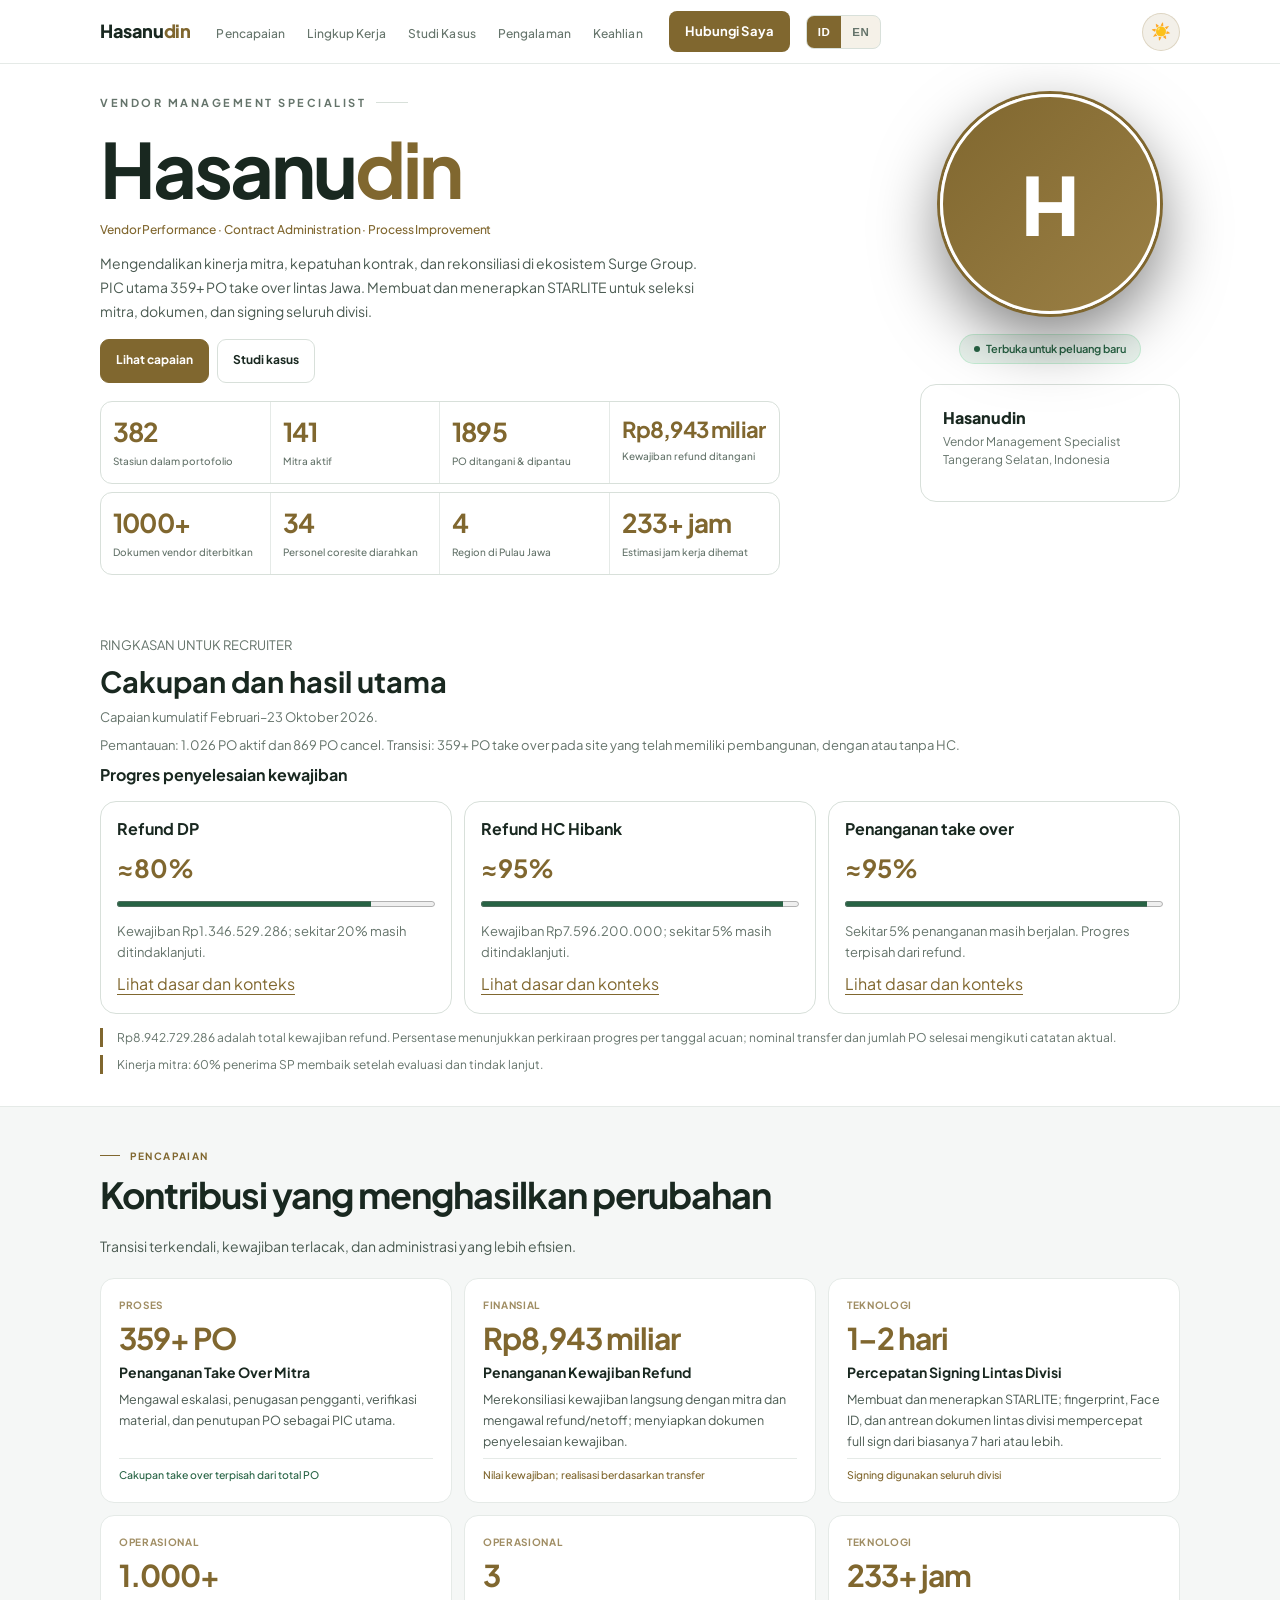
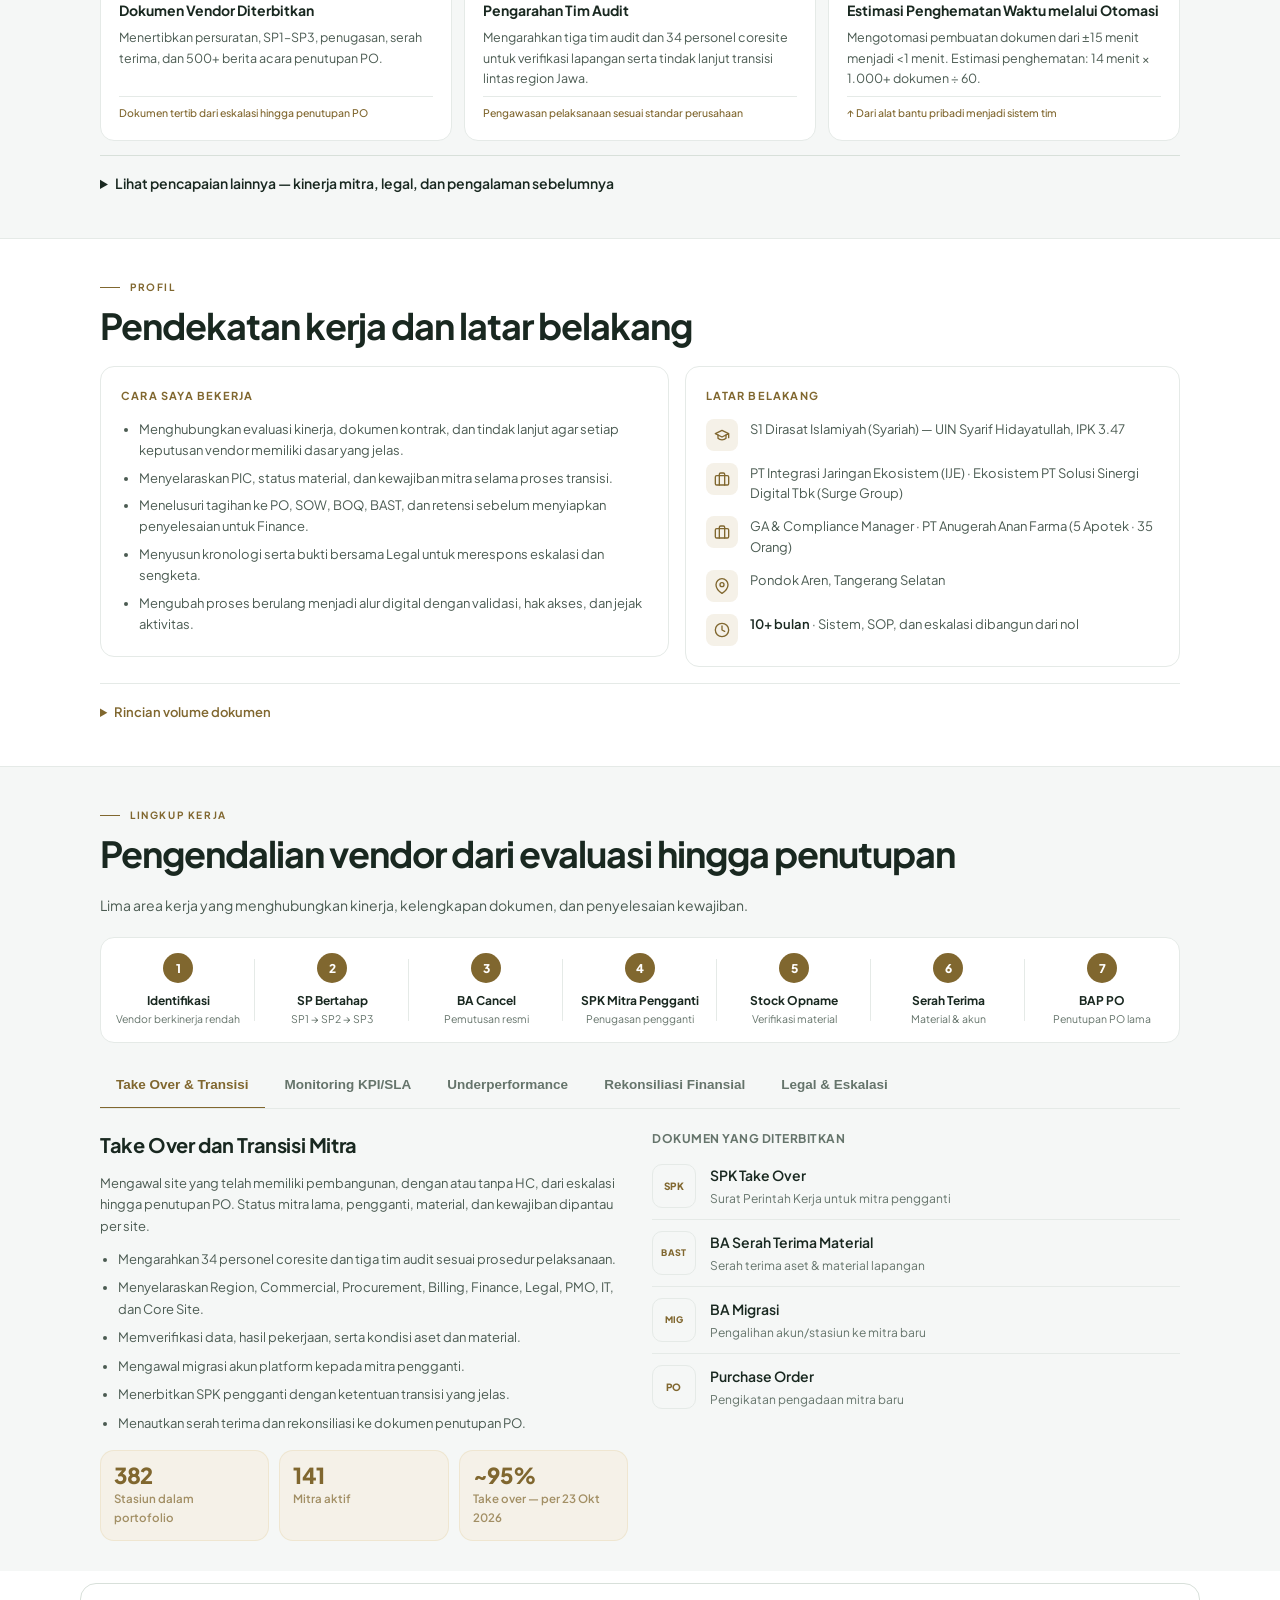
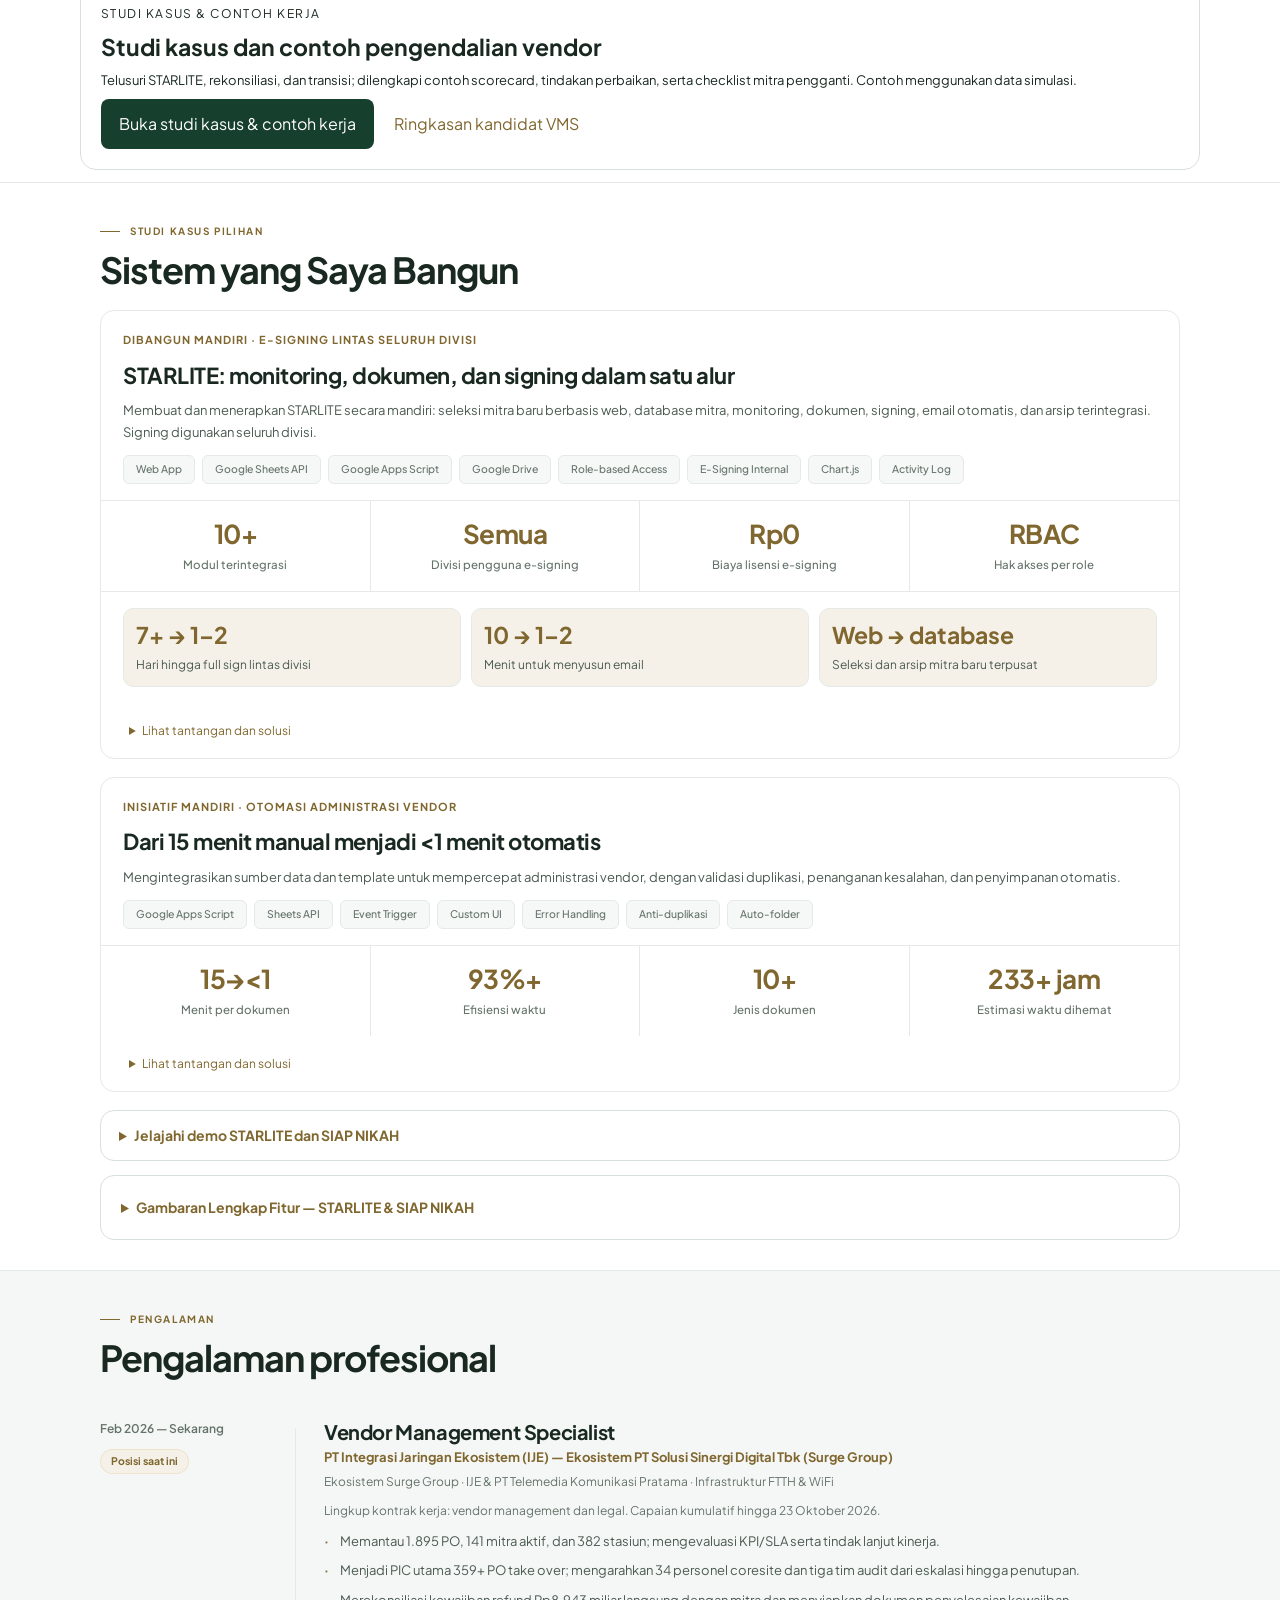
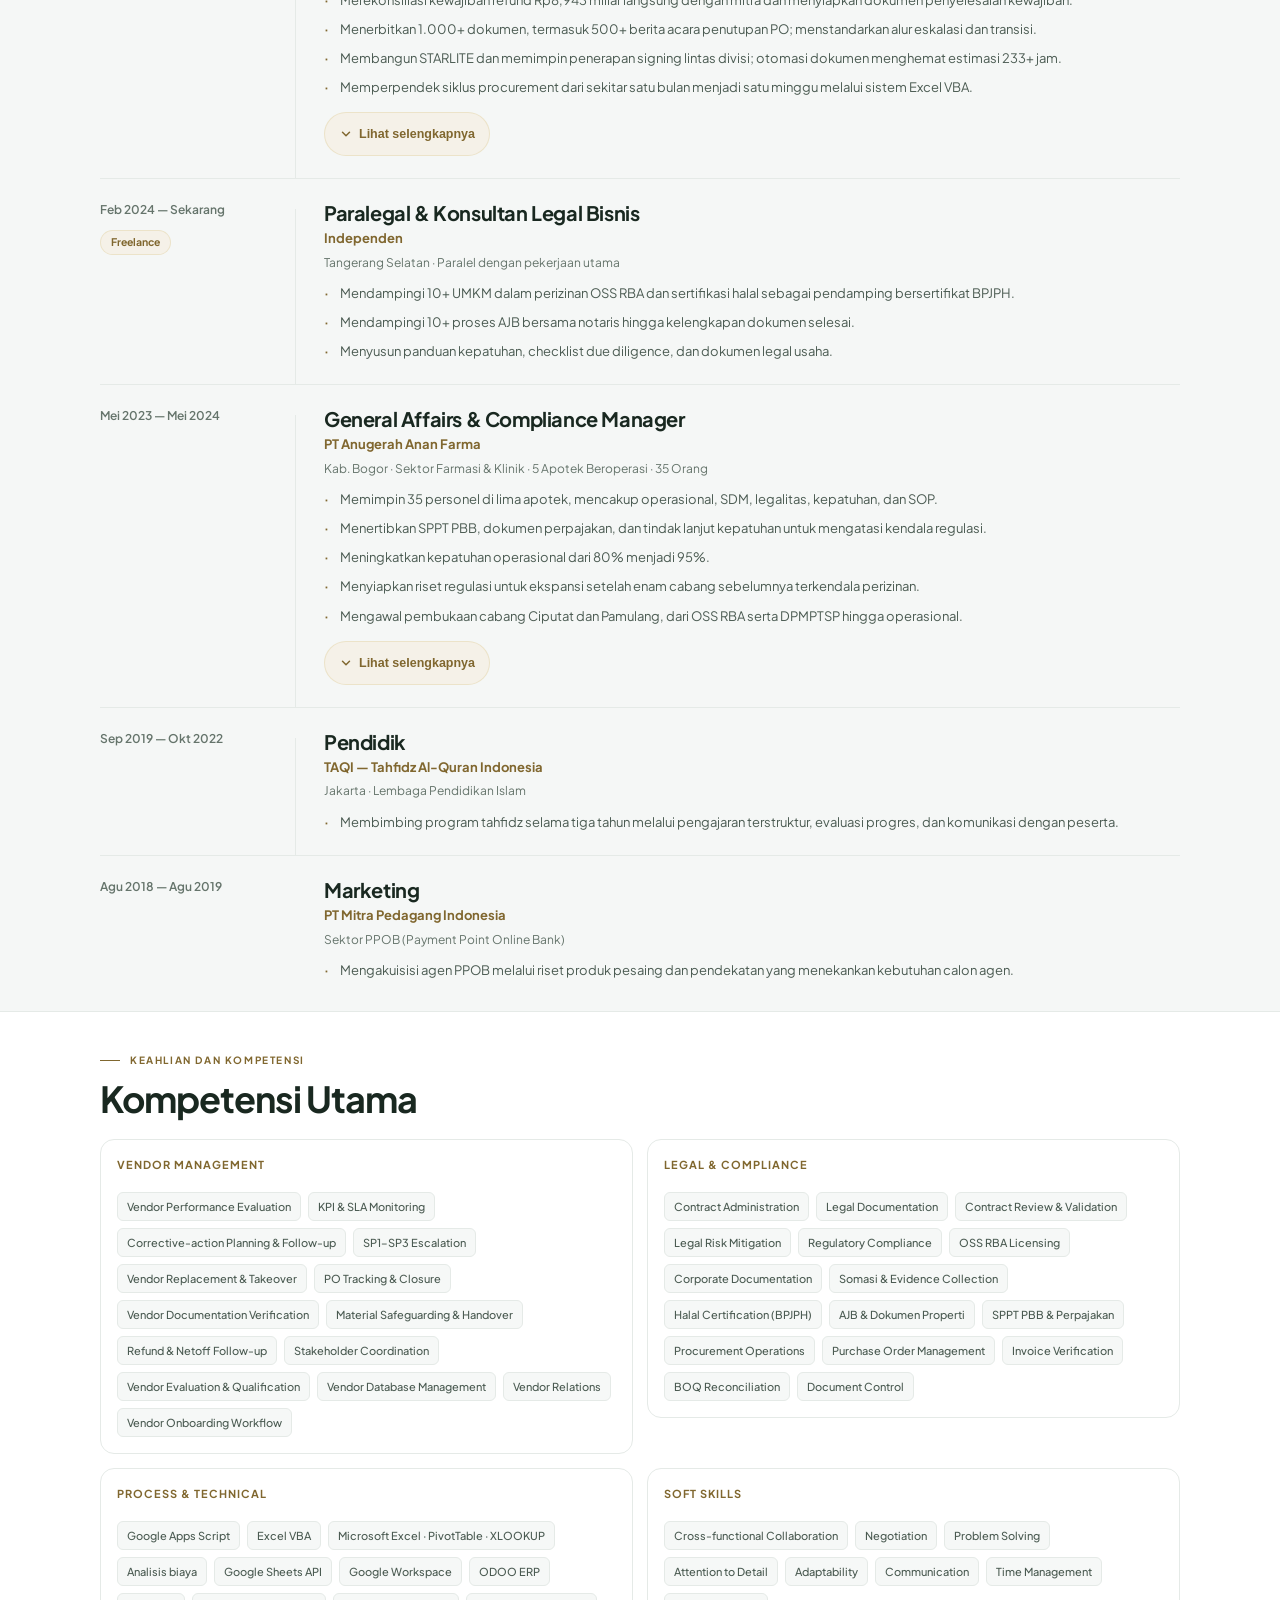
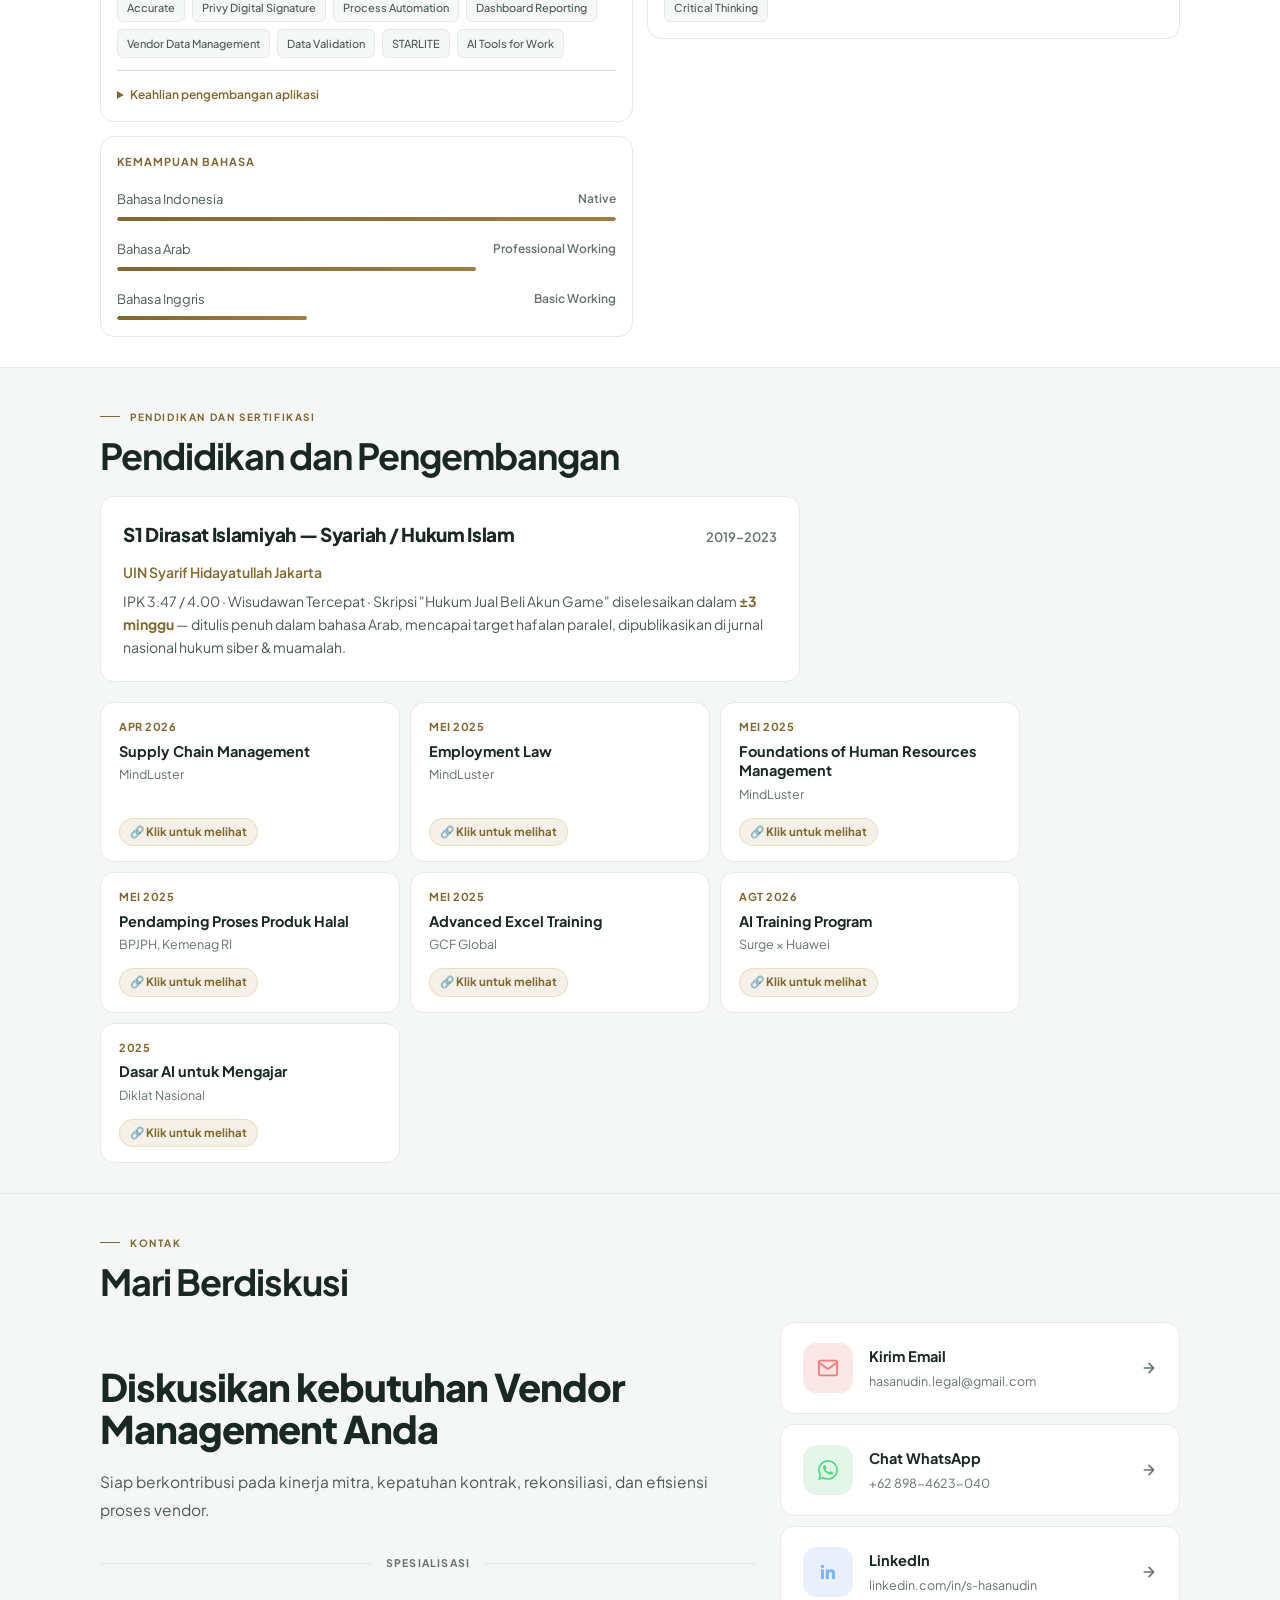
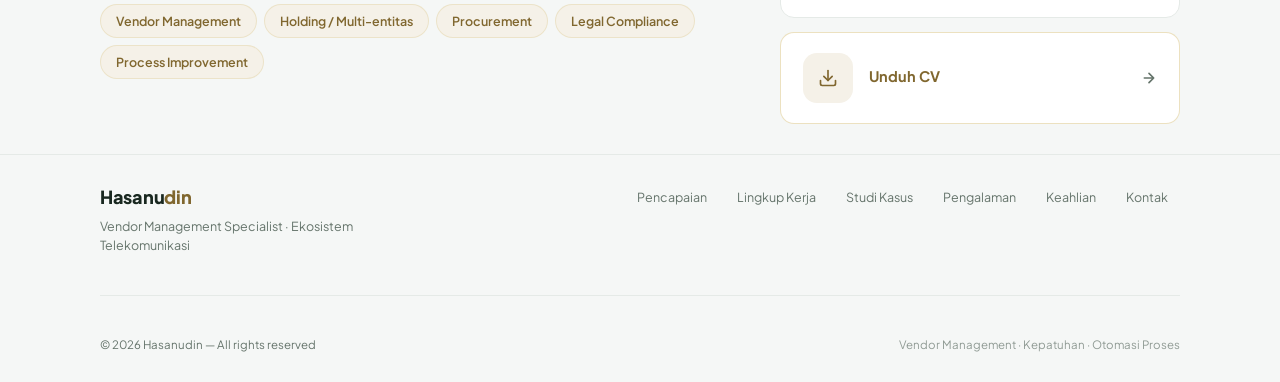
==== commit eaff3ec8: "Document verified STARLITE onboarding, email preview, and IKR migration workflows" ====
--- a/index.html
+++ b/index.html
@@ -1471,7 +1471,7 @@
 <div class="app-demo-toolbar"><span data-id="Demo interaktif · data contoh · menu dapat dijelajahi" data-en="Interactive demo · sample data · explore the menus">Demo interaktif · data contoh · menu dapat dijelajahi</span><a id="app-open" href="demos/starlite.html?v=polish1" target="_blank" rel="noopener" data-id="Buka tampilan penuh ↗" data-en="Open full view ↗">Buka tampilan penuh ↗</a></div>
 <iframe id="app-frame-star" title="Demo interaktif STARLITE" src="demos/starlite.html?v=polish1" loading="lazy" sandbox="allow-scripts allow-same-origin allow-modals allow-downloads"></iframe>
 <iframe id="app-frame-nikah" title="Demo interaktif SIAP NIKAH" data-src="demos/siap-nikah.html?v=polish1" hidden sandbox="allow-scripts allow-same-origin allow-modals allow-downloads"></iframe>
-<p class="app-demo-note" data-id="Demo memakai data simulasi dan fitur terpilih. Seleksi mitra baru terintegrasi, fingerprint/Face ID, antrean signing lintas divisi, email otomatis, dan PDF Tools dijelaskan pada fitur aplikasi asli; belum seluruhnya dijalankan dalam demo. Pengiriman dokumen, tanda tangan final, dan layanan cloud dinonaktifkan." data-en="The demo uses simulated data and selected features. Integrated new-partner selection, fingerprint/Face ID, the cross-division signing queue, automated email, and PDF Tools describe the original application and are not all executable in this demo. Document delivery, final signing, and cloud services are disabled.">Demo memakai data simulasi dan fitur terpilih. Seleksi mitra baru terintegrasi, fingerprint/Face ID, antrean signing lintas divisi, email otomatis, dan PDF Tools dijelaskan pada fitur aplikasi asli; belum seluruhnya dijalankan dalam demo. Pengiriman dokumen, tanda tangan final, dan layanan cloud dinonaktifkan.</p></div></details><details class="app-feature-map" id="application-feature-map" data-skip-abbr="true"><summary><span data-id="Gambaran Lengkap Fitur — STARLITE &amp; SIAP NIKAH" data-en="Complete Feature Overview — STARLITE &amp; SIAP NIKAH">Gambaran Lengkap Fitur — STARLITE &amp; SIAP NIKAH</span></summary><p class="app-feature-intro" data-id="Jelajahi 18 kelompok fitur STARLITE dan 14 kelompok fitur SIAP NIKAH. Buka kelompok yang relevan untuk melihat rinciannya." data-en="Explore 18 STARLITE feature groups and 14 SIAP NIKAH feature groups. Open a group for details.">Jelajahi 18 kelompok fitur STARLITE dan 14 kelompok fitur SIAP NIKAH. Buka kelompok yang relevan untuk melihat rinciannya.</p><div class="app-feature-panels"><article class="app-feature-panel"><h3>STARLITE</h3><p class="app-feature-context" data-id="Aplikasi operasional vendor • 18 kelompok fitur" data-en="Vendor operations application • 18 feature groups">Aplikasi operasional vendor • 18 kelompok fitur</p><div class="app-feature-grid"><details class="app-feature-tile app-module"><summary><span class="app-feature-number">01</span><span class="app-module-title" data-id="Dashboard &amp; analisis operasional" data-en="Operations dashboard &amp; analysis">Dashboard &amp; analisis operasional</span></summary><p data-id="KPI take over; komposisi status dan region; tren rilis SPK; peringkat mitra before/after; beban PIC; kualitas data; SPK terbaru dan overdue SP." data-en="Take Over KPIs; status and regional distribution; SPK release trends; before/after vendor rankings; PIC workload; data quality; recent SPKs and overdue warnings.">KPI take over; komposisi status dan region; tren rilis SPK; peringkat mitra before/after; beban PIC; kualitas data; SPK terbaru dan overdue SP.</p></details><details class="app-feature-tile app-module"><summary><span class="app-feature-number">02</span><span class="app-module-title" data-id="Take Over &amp; transisi mitra" data-en="Vendor take over &amp; transition">Take Over &amp; transisi mitra</span></summary><p data-id="Data PO/site, mitra lama dan pengganti, PIC, region, status material dan tahapan penyelesaian; pencarian, filter tanggal, detail, perubahan data, serta ekspor CSV." data-en="PO/site data, previous and replacement vendors, owners, regions, material status and completion stages; search, date filters, details, record editing, and CSV export.">Data PO/site, mitra lama dan pengganti, PIC, region, status material dan tahapan penyelesaian; pencarian, filter tanggal, detail, perubahan data, serta ekspor CSV.</p></details><details class="app-feature-tile app-module"><summary><span class="app-feature-number">03</span><span class="app-module-title" data-id="Master perseroan &amp; portofolio mitra" data-en="Company master &amp; vendor portfolio">Master perseroan &amp; portofolio mitra</span></summary><p data-id="Data perusahaan, kontak, status dan kelengkapan; relasi ke take over dan surat peringatan; portofolio PO per mitra; pilihan perusahaan dengan pengisian data otomatis." data-en="Company data, contacts, status and completeness; links to take over records and warnings; per-vendor PO portfolios; company selection with data autofill.">Data perusahaan, kontak, status dan kelengkapan; relasi ke take over dan surat peringatan; portofolio PO per mitra; pilihan perusahaan dengan pengisian data otomatis.</p></details><details class="app-feature-tile app-module"><summary><span class="app-feature-number">04</span><span class="app-module-title" data-id="All SPK &amp; tracker pembangunan" data-en="All SPK &amp; construction tracker">All SPK &amp; tracker pembangunan</span></summary><p data-id="SPK Take Over, Expand, New dan tipe lain; filter proyek, region, tanggal dan dokumen. Tracker site memuat status, PO item, homepass, mitra, PIC coresite, dan admin." data-en="Take Over, Expand, New and other SPKs; project, region, date and document filters. Site tracking includes status, PO items, homepass, vendors, coresite owners, and administrators.">SPK Take Over, Expand, New dan tipe lain; filter proyek, region, tanggal dan dokumen. Tracker site memuat status, PO item, homepass, mitra, PIC coresite, dan admin.</p></details><details class="app-feature-tile app-module"><summary><span class="app-feature-number">05</span><span class="app-module-title" data-id="PO Cancel &amp; kelengkapan dokumen" data-en="PO cancellation &amp; document completeness">PO Cancel &amp; kelengkapan dokumen</span></summary><p data-id="Daftar pembatalan PO, klasifikasi, BA Cancel dan tanggal mailing; pemantauan kelengkapan BAP PO, BASTM, BA Cancel dan SPK; akses unggah dari data terkait." data-en="PO cancellations, classifications, cancellation reports and mailing dates; completeness tracking for BAP PO, BASTM, BA Cancel and SPK; uploads linked to records.">Daftar pembatalan PO, klasifikasi, BA Cancel dan tanggal mailing; pemantauan kelengkapan BAP PO, BASTM, BA Cancel dan SPK; akses unggah dari data terkait.</p></details><details class="app-feature-tile app-module"><summary><span class="app-feature-number">06</span><span class="app-module-title" data-id="Refund, netoff &amp; Close PO HC" data-en="Refund, netoff &amp; HC PO closure">Refund, netoff &amp; Close PO HC</span></summary><p data-id="Dua tampilan: Close PO HC Hibank dan Refund &amp; Netoff. Memuat status, nominal nett sesuai hak akses, bukti refund/buy, status mitra, filter, dan laporan per data atau region." data-en="Two views: Hibank HC PO closure and Refund &amp; Netoff. Includes status, permission-gated net amounts, refund/buy evidence, vendor status, filters, and record or regional reports.">Dua tampilan: Close PO HC Hibank dan Refund &amp; Netoff. Memuat status, nominal nett sesuai hak akses, bukti refund/buy, status mitra, filter, dan laporan per data atau region.</p></details><details class="app-feature-tile app-module"><summary><span class="app-feature-number">07</span><span class="app-module-title" data-id="Monitoring &amp; penerbitan SP" data-en="Warning monitoring &amp; issuance">Monitoring &amp; penerbitan SP</span></summary><p data-id="SP1–SP3, status aktif/close, tenggat dan kelompok overdue; riwayat per mitra/site; penomoran berikutnya dan penerbitan SP; notifikasi tindak lanjut di aplikasi." data-en="SP1–SP3, active/closed status, deadlines and overdue bands; vendor/site history; next-number assignment and issuance; in-app follow-up notifications.">SP1–SP3, status aktif/close, tenggat dan kelompok overdue; riwayat per mitra/site; penomoran berikutnya dan penerbitan SP; notifikasi tindak lanjut di aplikasi.</p></details><details class="app-feature-tile app-module"><summary><span class="app-feature-number">08</span><span class="app-module-title" data-id="Otomasi &amp; pengajuan dokumen" data-en="Document automation &amp; submission">Otomasi &amp; pengajuan dokumen</span></summary><p data-id="Generate BAP PO, BASTM, SPK, BA Cancel dan SP dari template; pilihan satu/banyak dokumen, Google Doc/PDF; input PO melalui wizard; unggah final dan tautkan ke spreadsheet." data-en="Generate BAP PO, BASTM, SPK, BA Cancel and warnings from templates; single/batch generation and Google Doc/PDF output; PO entry wizard; final uploads linked to spreadsheets.">Generate BAP PO, BASTM, SPK, BA Cancel dan SP dari template; pilihan satu/banyak dokumen, Google Doc/PDF; input PO melalui wizard; unggah final dan tautkan ke spreadsheet.</p></details><details class="app-feature-tile app-module"><summary><span class="app-feature-number">09</span><span class="app-module-title" data-id="Directory arsip &amp; request surat" data-en="Archive directory &amp; letter requests">Directory arsip &amp; request surat</span></summary><p data-id="Penomoran otomatis sesuai jenis surat; pengelolaan jenis, arsip dan lampiran; request surat/BA dengan balasan dan status penyelesaian; pemulihan penghapusan yang didukung." data-en="Automatic numbering by letter type; type, archive and attachment management; letter/report requests with replies and completion status; supported deletion recovery.">Penomoran otomatis sesuai jenis surat; pengelolaan jenis, arsip dan lampiran; request surat/BA dengan balasan dan status penyelesaian; pemulihan penghapusan yang didukung.</p></details><details class="app-feature-tile app-module"><summary><span class="app-feature-number">10</span><span class="app-module-title" data-id="Pencarian &amp; pengelolaan versi" data-en="Search &amp; document version management">Pencarian &amp; pengelolaan versi</span></summary><p data-id="Pencarian nama/isi dokumen, filter jenis/region/tahun/status; preview dan unduh. Dokumen SP dapat diedit, diganti nama, dibuat ulang PDF-nya, diarsipkan per versi dan dipulihkan." data-en="Document name/content search with type, region, year and status filters; preview and download. Warning documents support editing, renaming, PDF regeneration, version archives and restoration.">Pencarian nama/isi dokumen, filter jenis/region/tahun/status; preview dan unduh. Dokumen SP dapat diedit, diganti nama, dibuat ulang PDF-nya, diarsipkan per versi dan dipulihkan.</p></details><details class="app-feature-tile app-module"><summary><span class="app-feature-number">11</span><span class="app-module-title" data-id="Signing: persiapan &amp; pengiriman" data-en="Signing: preparation &amp; distribution">Signing: persiapan &amp; pengiriman</span></summary><p data-id="Unggah satu/banyak PDF; pisahkan kiriman atau gabungkan PDF; atur urutan berkas, beberapa penanda tangan, posisi kotak TTD per halaman, template dan set favorit; kirim tautan atau QR." data-en="Upload one or multiple PDFs; separate submissions or merge PDFs; order files, assign multiple signers, position signature fields per page, save templates and favorites; share links or QR codes.">Unggah satu/banyak PDF; pisahkan kiriman atau gabungkan PDF; atur urutan berkas, beberapa penanda tangan, posisi kotak TTD per halaman, template dan set favorit; kirim tautan atau QR.</p></details><details class="app-feature-tile app-module"><summary><span class="app-feature-number">12</span><span class="app-module-title" data-id="Signing: tindak lanjut &amp; arsip final" data-en="Signing: follow-up &amp; final archive">Signing: tindak lanjut &amp; arsip final</span></summary><p data-id="PIN dan tautan pribadi penanda tangan; fingerprint dan Face ID; antrean seluruh dokumen yang perlu ditandatangani, termasuk dari divisi lain. TTD tersimpan dan batch dengan persetujuan; status dilihat/ditandatangani; pengingat WhatsApp atas tindakan pengguna; tolak/minta revisi; PDF final ditautkan ke PO/SPK. Full sign yang biasanya 7 hari atau lebih menjadi 1–2 hari." data-en="Signer PINs and personal links; fingerprint and Face ID; a queue of all documents awaiting signature, including requests from other divisions. Saved signatures and consent-based batch signing; viewed/signed status; user-triggered WhatsApp reminders; rejection/revision requests; final PDFs linked to POs/SPKs. Full signing typically takes one or two days compared with seven days or more previously.">PIN dan tautan pribadi penanda tangan; fingerprint dan Face ID; antrean seluruh dokumen yang perlu ditandatangani, termasuk dari divisi lain. TTD tersimpan dan batch dengan persetujuan; status dilihat/ditandatangani; pengingat WhatsApp atas tindakan pengguna; tolak/minta revisi; PDF final ditautkan ke PO/SPK. Full sign yang biasanya 7 hari atau lebih menjadi 1–2 hari.</p></details><details class="app-feature-tile app-module"><summary><span class="app-feature-number">13</span><span class="app-module-title" data-id="Akun, izin &amp; jejak aktivitas" data-en="Accounts, permissions &amp; activity history">Akun, izin &amp; jejak aktivitas</span></summary><p data-id="Manajemen akun, hak akses, pembatasan data finansial, pencabutan sesi, dan log aktivitas. Verifikasi otomatis melalui email mendukung konfirmasi identitas penanda tangan." data-en="Account management, access permissions, restricted financial data, session revocation, and activity logs. Automated email verification supports signer identity confirmation.">Manajemen akun, hak akses, pembatasan data finansial, pencabutan sesi, dan log aktivitas. Verifikasi otomatis melalui email mendukung konfirmasi identitas penanda tangan.</p></details><details class="app-feature-tile app-module"><summary><span class="app-feature-number">14</span><span class="app-module-title" data-id="Sinkronisasi &amp; penanganan konflik" data-en="Synchronization &amp; conflict handling">Sinkronisasi &amp; penanganan konflik</span></summary><p data-id="Sinkronisasi Sheets, cache tampilan, polling perubahan, antrean simpan melalui Supabase, status pending/gagal/bentrok, retry, pilihan penyelesaian konflik, dan undo perubahan yang didukung." data-en="Sheets synchronization, display caching, change polling, Supabase write queues, pending/error/conflict states, retries, conflict resolution choices, and supported change undo.">Sinkronisasi Sheets, cache tampilan, polling perubahan, antrean simpan melalui Supabase, status pending/gagal/bentrok, retry, pilihan penyelesaian konflik, dan undo perubahan yang didukung.</p></details><details class="app-feature-tile app-module"><summary><span class="app-feature-number">15</span><span class="app-module-title" data-id="Pelaporan &amp; penggunaan lintas perangkat" data-en="Reporting &amp; cross-device use">Pelaporan &amp; penggunaan lintas perangkat</span></summary><p data-id="Report take over, SP, refund dan Close PO sesuai filter; salin/bagikan ke WhatsApp; CSV, preview lampiran, pencarian PO lintas data, mode terang/gelap dan navigasi mobile." data-en="Filtered take over, warning, refund and PO closure reports; copy/share to WhatsApp; CSV, attachment previews, cross-record PO search, light/dark modes and mobile navigation.">Report take over, SP, refund dan Close PO sesuai filter; salin/bagikan ke WhatsApp; CSV, preview lampiran, pencarian PO lintas data, mode terang/gelap dan navigasi mobile.</p></details><details class="app-feature-tile app-module"><summary><span class="app-feature-number">16</span><span class="app-module-title" data-id="PDF Tools &amp; pemeriksaan dokumen" data-en="PDF Tools &amp; document review">PDF Tools &amp; pemeriksaan dokumen</span></summary><p data-id="Mengembangkan PDF Tools untuk mengatasi keterbatasan akses ke website atau aplikasi berbayar. Tersedia gratis bagi seluruh divisi, khususnya Vendor Management: split, gabung PDF/gambar, edit, OCR hasil scan, anotasi, tanda tangan/stempel, formulir, dan perbandingan versi. Pengolahan serta pemeriksaan dokumen terpusat dalam satu aplikasi, tanpa perlu berpindah situs untuk setiap kebutuhan." data-en="Developed PDF Tools to address limited access to paid websites or applications. Free for all divisions, particularly Vendor Management: splitting, PDF/image merging, editing, scanned-document OCR, annotations, signatures/stamps, forms, and version comparison. Centralizes document processing and review in one application, reducing the need to switch websites for each task.">Mengembangkan PDF Tools untuk mengatasi keterbatasan akses ke website atau aplikasi berbayar. Tersedia gratis bagi seluruh divisi, khususnya Vendor Management: split, gabung PDF/gambar, edit, OCR hasil scan, anotasi, tanda tangan/stempel, formulir, dan perbandingan versi. Pengolahan serta pemeriksaan dokumen terpusat dalam satu aplikasi, tanpa perlu berpindah situs untuk setiap kebutuhan.</p></details><details class="app-feature-tile app-module"><summary><span class="app-feature-number">17</span><span class="app-module-title" data-id="Seleksi &amp; database mitra baru" data-en="New-partner selection &amp; database">Seleksi &amp; database mitra baru</span></summary><p data-id="Seleksi mitra baru berbasis web yang terintegrasi dengan fitur STARLITE lainnya. Data mitra baru terarsip dalam database terpusat, merapikan pencatatan yang sebelumnya belum terstruktur." data-en="Web-based new-partner selection integrated with other STARLITE features. New-partner records are archived in a centralized database, organizing previously unstructured records.">Seleksi mitra baru berbasis web yang terintegrasi dengan fitur STARLITE lainnya. Data mitra baru terarsip dalam database terpusat, merapikan pencatatan yang sebelumnya belum terstruktur.</p></details><details class="app-feature-tile app-module"><summary><span class="app-feature-number">18</span><span class="app-module-title" data-id="Email otomatis terintegrasi" data-en="Integrated email automation">Email otomatis terintegrasi</span></summary><p data-id="Email otomatis melalui aplikasi STARLITE mempercepat penyusunan email dari biasanya sekitar 10 menit menjadi 1–2 menit." data-en="Automated email through STARLITE reduces typical email preparation from around ten minutes to one or two minutes.">Email otomatis melalui aplikasi STARLITE mempercepat penyusunan email dari biasanya sekitar 10 menit menjadi 1–2 menit.</p></details></div></article><article class="app-feature-panel"><h3>SIAP NIKAH</h3><p class="app-feature-context" data-id="Proyek pribadi • 14 kelompok fitur" data-en="Personal project • 14 feature groups">Proyek pribadi • 14 kelompok fitur</p><div class="app-feature-grid"><details class="app-feature-tile app-module"><summary><span class="app-feature-number">01</span><span class="app-module-title" data-id="Dashboard &amp; profil acara" data-en="Dashboard &amp; event profile">Dashboard &amp; profil acara</span></summary><p data-id="Profil pasangan, tanggal, lokasi, anggaran dan target tabungan; hitung mundur, progres tugas, ringkasan biaya, kehadiran, penerimaan tamu dan pengeluaran." data-en="Couple profile, event date, location, budget and savings target; countdown, task progress, costs, attendance, guest receipts and spending summaries.">Profil pasangan, tanggal, lokasi, anggaran dan target tabungan; hitung mundur, progres tugas, ringkasan biaya, kehadiran, penerimaan tamu dan pengeluaran.</p></details><details class="app-feature-tile app-module"><summary><span class="app-feature-number">02</span><span class="app-module-title" data-id="Peta persiapan &amp; administrasi" data-en="Preparation roadmap &amp; administration">Peta persiapan &amp; administrasi</span></summary><p data-id="Tahapan RT/RW, kelurahan, Puskesmas, KUA asal/tujuan, akad dan resepsi; daftar persyaratan, target mempelai, progres, biaya, lampiran, penggunaan ulang persyaratan dan pencegahan duplikasi." data-en="Stages for local administration, health center, origin/destination marriage offices, ceremony and reception; requirements, bride/groom assignment, progress, costs, attachments, reusable requirements and duplicate prevention.">Tahapan RT/RW, kelurahan, Puskesmas, KUA asal/tujuan, akad dan resepsi; daftar persyaratan, target mempelai, progres, biaya, lampiran, penggunaan ulang persyaratan dan pencegahan duplikasi.</p></details><details class="app-feature-tile app-module"><summary><span class="app-feature-number">03</span><span class="app-module-title" data-id="Budget &amp; pengeluaran terintegrasi" data-en="Integrated budget &amp; expenditure">Budget &amp; pengeluaran terintegrasi</span></summary><p data-id="Sumber biaya manual, seserahan/mahar, vendor yang ditautkan, persiapan dan timeline; pencatatan pembayaran, sisa, lampiran serta tautan balik ke data asal; penghitungan tanpa duplikasi ledger." data-en="Manual costs, gifts/dowry, linked vendors, preparation and timeline costs; payments, balances, attachments and links back to source records; calculations without duplicate ledgers.">Sumber biaya manual, seserahan/mahar, vendor yang ditautkan, persiapan dan timeline; pencatatan pembayaran, sisa, lampiran serta tautan balik ke data asal; penghitungan tanpa duplikasi ledger.</p></details><details class="app-feature-tile app-module"><summary><span class="app-feature-number">04</span><span class="app-module-title" data-id="Pembayaran, refund &amp; tabungan" data-en="Payments, refunds &amp; savings">Pembayaran, refund &amp; tabungan</span></summary><p data-id="DP/pembayaran bertahap, refund sesuai sumber dana, peringatan kelebihan bayar, validasi saldo, setoran/penarikan dan koreksi tabungan; riwayat pembayaran serta invoice/nota." data-en="Deposits/installments, refunds by fund source, overpayment prompts, balance validation, savings deposits/withdrawals and corrections; payment history and invoices/receipts.">DP/pembayaran bertahap, refund sesuai sumber dana, peringatan kelebihan bayar, validasi saldo, setoran/penarikan dan koreksi tabungan; riwayat pembayaran serta invoice/nota.</p></details><details class="app-feature-tile app-module"><summary><span class="app-feature-number">05</span><span class="app-module-title" data-id="Seserahan &amp; mahar" data-en="Gifts &amp; dowry planning">Seserahan &amp; mahar</span></summary><p data-id="Daftar terpisah, kategori, detail barang, vendor/toko, tautan belanja, estimasi, batas anggaran, status beli/persiapan, progres, lampiran dan akses ke pembayaran terkait." data-en="Separate lists, categories, item details, vendors/shops, shopping links, estimates, budget limits, purchase/preparation status, progress, attachments and linked payments.">Daftar terpisah, kategori, detail barang, vendor/toko, tautan belanja, estimasi, batas anggaran, status beli/persiapan, progres, lampiran dan akses ke pembayaran terkait.</p></details><details class="app-feature-tile app-module"><summary><span class="app-feature-number">06</span><span class="app-module-title" data-id="Vendor &amp; venue" data-en="Vendor &amp; venue management">Vendor &amp; venue</span></summary><p data-id="Pencatatan kategori, kontak, lokasi, kapasitas, estimasi biaya dan status kandidat, dihubungi, negosiasi, dipilih, selesai atau dibatalkan; pengaitan komitmen biaya ke anggaran." data-en="Categories, contacts, locations, capacity, cost estimates and candidate, contacted, negotiation, selected, completed or cancelled states; linking cost commitments to the budget.">Pencatatan kategori, kontak, lokasi, kapasitas, estimasi biaya dan status kandidat, dihubungi, negosiasi, dipilih, selesai atau dibatalkan; pengaitan komitmen biaya ke anggaran.</p></details><details class="app-feature-tile app-module"><summary><span class="app-feature-number">07</span><span class="app-module-title" data-id="Undangan &amp; distribusi" data-en="Invitations &amp; distribution">Undangan &amp; distribusi</span></summary><p data-id="Kelompok dan pihak pengundang, alamat/kontak, kuota, fisik/digital, status pengiriman dan kehadiran; deteksi nama/alamat duplikat, tautan khusus, serta draf pesan WhatsApp." data-en="Guest groups and inviting side, addresses/contacts, quotas, physical/digital channels, dispatch and attendance status; duplicate name/address detection, personalized links and WhatsApp message drafts.">Kelompok dan pihak pengundang, alamat/kontak, kuota, fisik/digital, status pengiriman dan kehadiran; deteksi nama/alamat duplikat, tautan khusus, serta draf pesan WhatsApp.</p></details><details class="app-feature-tile app-module"><summary><span class="app-feature-number">08</span><span class="app-module-title" data-id="Buku tamu &amp; QR kehadiran" data-en="Guest book &amp; QR check-in">Buku tamu &amp; QR kehadiran</span></summary><p data-id="Pencatatan kehadiran aktual per orang, uang/barang yang diterima dan tamu datang langsung; QR formulir publik dapat diaktifkan/dinonaktifkan; validasi data dan pencegahan kiriman ulang." data-en="Actual attendance per person, cash/goods received and walk-in guests; public form QR activation/deactivation; input validation and duplicate submission prevention.">Pencatatan kehadiran aktual per orang, uang/barang yang diterima dan tamu datang langsung; QR formulir publik dapat diaktifkan/dinonaktifkan; validasi data dan pencegahan kiriman ulang.</p></details><details class="app-feature-tile app-module"><summary><span class="app-feature-number">09</span><span class="app-module-title" data-id="Bukti transfer &amp; verifikasi penerimaan" data-en="Transfer evidence &amp; receipt verification">Bukti transfer &amp; verifikasi penerimaan</span></summary><p data-id="Pilihan tujuan transfer, nominal dan unggah bukti; status menunggu pemeriksaan panitia; konfirmasi uang diterima sebelum masuk total penerimaan, dengan perlindungan dari pencatatan ganda." data-en="Transfer destination selection, amount and proof uploads; pending committee review; receipt confirmation before inclusion in income totals, with duplicate-recording checks.">Pilihan tujuan transfer, nominal dan unggah bukti; status menunggu pemeriksaan panitia; konfirmasi uang diterima sebelum masuk total penerimaan, dengan perlindungan dari pencatatan ganda.</p></details><details class="app-feature-tile app-module"><summary><span class="app-feature-number">10</span><span class="app-module-title" data-id="Timeline, subtugas &amp; ketergantungan" data-en="Timeline, subtasks &amp; dependencies">Timeline, subtugas &amp; ketergantungan</span></summary><p data-id="PIC, kelompok, prioritas dan status; tanggal manual atau H-hari mengikuti tanggal acara; subtugas, prasyarat penyelesaian dan validasi siklus; biaya tugas, pengingat di aplikasi, draf penugasan WhatsApp dan ekspor kalender." data-en="Owners, groups, priorities and status; fixed or event-relative deadlines; subtasks, completion prerequisites and cycle validation; task costs, in-app reminders, WhatsApp assignment drafts and calendar export.">PIC, kelompok, prioritas dan status; tanggal manual atau H-hari mengikuti tanggal acara; subtugas, prasyarat penyelesaian dan validasi siklus; biaya tugas, pengingat di aplikasi, draf penugasan WhatsApp dan ekspor kalender.</p></details><details class="app-feature-tile app-module"><summary><span class="app-feature-number">11</span><span class="app-module-title" data-id="Rundown &amp; koordinasi panitia" data-en="Event rundown &amp; team coordination">Rundown &amp; koordinasi panitia</span></summary><p data-id="Kegiatan, waktu mulai/selesai, PIC, lokasi, kontak dan status draf/final; deteksi benturan jadwal berdasarkan PIC atau lokasi, dukungan lintas tengah malam, serta cetak rundown." data-en="Activities, start/end times, owners, locations, contacts and draft/final status; owner/location schedule conflict detection, overnight events and rundown printing.">Kegiatan, waktu mulai/selesai, PIC, lokasi, kontak dan status draf/final; deteksi benturan jadwal berdasarkan PIC atau lokasi, dukungan lintas tengah malam, serta cetak rundown.</p></details><details class="app-feature-tile app-module"><summary><span class="app-feature-number">12</span><span class="app-module-title" data-id="Dokumen, pencarian &amp; ekspor" data-en="Documents, search &amp; export">Dokumen, pencarian &amp; ekspor</span></summary><p data-id="Lampiran per catatan, preview PDF/gambar di aplikasi, unduh, ubah nama dan ganti berkas; progres unggah/simpan; pencarian lintas modul sesuai izin, filter, paginasi, CSV, kalender dan cadangan JSON." data-en="Per-record attachments, in-app PDF/image previews, download, rename and file replacement; upload/save feedback; permission-aware cross-module search, filtering, pagination, CSV, calendar and JSON backup.">Lampiran per catatan, preview PDF/gambar di aplikasi, unduh, ubah nama dan ganti berkas; progres unggah/simpan; pencarian lintas modul sesuai izin, filter, paginasi, CSV, kalender dan cadangan JSON.</p></details><details class="app-feature-tile app-module"><summary><span class="app-feature-number">13</span><span class="app-module-title" data-id="Pengguna, integrasi &amp; konsistensi data" data-en="Users, integration &amp; data consistency">Pengguna, integrasi &amp; konsistensi data</span></summary><p data-id="Akun utama dan akses tanpa izin/lihat/ubah per modul; manajemen akun/login, riwayat aktivitas; Supabase Auth, Worker/D1 dan penghubung Drive; pemeriksaan versi, idempotensi, validasi dan audit perubahan." data-en="Owner and no-access/read/write module permissions; account/login management and activity history; Supabase Auth, Worker/D1 and Drive bridge; version checks, idempotency, validation and change audit.">Akun utama dan akses tanpa izin/lihat/ubah per modul; manajemen akun/login, riwayat aktivitas; Supabase Auth, Worker/D1 dan penghubung Drive; pemeriksaan versi, idempotensi, validasi dan audit perubahan.</p></details><details class="app-feature-tile app-module"><summary><span class="app-feature-number">14</span><span class="app-module-title" data-id="Pengalaman mobile &amp; keterkaitan fitur" data-en="Mobile experience &amp; linked workflows">Pengalaman mobile &amp; keterkaitan fitur</span></summary><p data-id="Navigasi mobile dan sidebar ringkas, mode tampilan, rincian sesuai kebutuhan, notifikasi simpan, pemantauan proses unggah, serta perpindahan dari ringkasan biaya/tugas ke catatan asal." data-en="Mobile navigation and compact sidebar, display modes, on-demand details, save notifications, upload progress and navigation from cost/task summaries to original records.">Navigasi mobile dan sidebar ringkas, mode tampilan, rincian sesuai kebutuhan, notifikasi simpan, pemantauan proses unggah, serta perpindahan dari ringkasan biaya/tugas ke catatan asal.</p></details></div></article></div><p class="app-feature-flow" data-id="STARLITE: seleksi mitra → database → monitoring → dokumen &amp; email → signing → arsip &amp; pelaporan" data-en="STARLITE: partner selection → database → monitoring → documents &amp; email → signing → archives &amp; reporting">STARLITE: seleksi mitra → database → monitoring → dokumen &amp; email → signing → arsip &amp; pelaporan</p><p class="app-feature-flow" data-id="SIAP NIKAH: persiapan → PIC &amp; jadwal → vendor &amp; biaya → pembayaran &amp; bukti → ringkasan progres" data-en="SIAP NIKAH: preparation → owners &amp; schedule → vendors &amp; costs → payments &amp; evidence → progress summary">SIAP NIKAH: persiapan → PIC &amp; jadwal → vendor &amp; biaya → pembayaran &amp; bukti → ringkasan progres</p><p class="app-feature-intro" data-id="Nilai tambah untuk Vendor Management: pemetaan proses, pengelolaan master data, pelacakan progres dan eskalasi, administrasi dokumen, kontrol biaya, koordinasi PIC, serta perancangan aplikasi yang menghubungkan pekerjaan lintas fungsi. Dampak bisnis terukur tetap mengacu pada pengalaman operasional yang dijelaskan terpisah." data-en="Added value for Vendor Management: process mapping, master data management, progress and escalation tracking, document administration, cost control, owner coordination, and application design connecting cross-functional work. Measured business impact remains tied to the operational experience described separately.">Nilai tambah untuk Vendor Management: pemetaan proses, pengelolaan master data, pelacakan progres dan eskalasi, administrasi dokumen, kontrol biaya, koordinasi PIC, serta perancangan aplikasi yang menghubungkan pekerjaan lintas fungsi. Dampak bisnis terukur tetap mengacu pada pengalaman operasional yang dijelaskan terpisah.</p></details>
+<p class="app-demo-note" data-id="Demo memakai data simulasi dan fitur terpilih. Alur onboarding lengkap, verifikasi migrasi IKR, fingerprint/Face ID, antrean signing lintas divisi, email otomatis, dan PDF Tools dijelaskan sebagai fitur aplikasi asli; belum seluruhnya dijalankan dalam demo. Pengiriman dokumen, tanda tangan final, dan layanan cloud dinonaktifkan." data-en="The demo uses simulated data and selected features. Full onboarding, IKR migration verification, fingerprint/Face ID, cross-division signing queues, automated email, and PDF Tools describe the original application and are not all executable in the demo. Document delivery, final signing, and cloud services are disabled.">Demo memakai data simulasi dan fitur terpilih. Alur onboarding lengkap, verifikasi migrasi IKR, fingerprint/Face ID, antrean signing lintas divisi, email otomatis, dan PDF Tools dijelaskan sebagai fitur aplikasi asli; belum seluruhnya dijalankan dalam demo. Pengiriman dokumen, tanda tangan final, dan layanan cloud dinonaktifkan.</p></div></details><details class="app-feature-map" id="application-feature-map" data-skip-abbr="true"><summary><span data-id="Gambaran Lengkap Fitur — STARLITE &amp; SIAP NIKAH" data-en="Complete Feature Overview — STARLITE &amp; SIAP NIKAH">Gambaran Lengkap Fitur — STARLITE &amp; SIAP NIKAH</span></summary><p class="app-feature-intro" data-id="Jelajahi 18 kelompok fitur STARLITE dan 14 kelompok fitur SIAP NIKAH. Buka kelompok yang relevan untuk melihat rinciannya." data-en="Explore 18 STARLITE feature groups and 14 SIAP NIKAH feature groups. Open a group for details.">Jelajahi 18 kelompok fitur STARLITE dan 14 kelompok fitur SIAP NIKAH. Buka kelompok yang relevan untuk melihat rinciannya.</p><div class="app-feature-panels"><article class="app-feature-panel"><h3>STARLITE</h3><p class="app-feature-context" data-id="Aplikasi operasional vendor • 18 kelompok fitur" data-en="Vendor operations application • 18 feature groups">Aplikasi operasional vendor • 18 kelompok fitur</p><div class="app-feature-grid"><details class="app-feature-tile app-module"><summary><span class="app-feature-number">01</span><span class="app-module-title" data-id="Dashboard &amp; analisis operasional" data-en="Operations dashboard &amp; analysis">Dashboard &amp; analisis operasional</span></summary><p data-id="KPI take over; komposisi status dan region; tren rilis SPK; peringkat mitra before/after; beban PIC; kualitas data; SPK terbaru dan overdue SP." data-en="Take Over KPIs; status and regional distribution; SPK release trends; before/after vendor rankings; PIC workload; data quality; recent SPKs and overdue warnings.">KPI take over; komposisi status dan region; tren rilis SPK; peringkat mitra before/after; beban PIC; kualitas data; SPK terbaru dan overdue SP.</p></details><details class="app-feature-tile app-module"><summary><span class="app-feature-number">02</span><span class="app-module-title" data-id="Take Over &amp; transisi mitra" data-en="Vendor take over &amp; transition">Take Over &amp; transisi mitra</span></summary><p data-id="Data PO/site, mitra lama dan pengganti, PIC, region, status material, dan tahap penyelesaian. Migrasi IKR mencakup verifikasi perpindahan akun dan Create Stasiun, dengan status menunggu, revisi, tidak sesuai, dan selesai. Pencarian, filter, detail, serta ekspor CSV tetap terhubung." data-en="PO/site records, outgoing and replacement partners, owners, regions, materials, and completion stages. IKR migration includes account-transfer and station-creation verification, with pending, revision, non-compliant, and completed statuses. Linked search, filters, details, and CSV export.">Data PO/site, mitra lama dan pengganti, PIC, region, status material, dan tahap penyelesaian. Migrasi IKR mencakup verifikasi perpindahan akun dan Create Stasiun, dengan status menunggu, revisi, tidak sesuai, dan selesai. Pencarian, filter, detail, serta ekspor CSV tetap terhubung.</p></details><details class="app-feature-tile app-module"><summary><span class="app-feature-number">03</span><span class="app-module-title" data-id="Master perseroan &amp; portofolio mitra" data-en="Company master &amp; vendor portfolio">Master perseroan &amp; portofolio mitra</span></summary><p data-id="Data perusahaan, kontak, status dan kelengkapan; relasi ke take over dan surat peringatan; portofolio PO per mitra; pilihan perusahaan dengan pengisian data otomatis." data-en="Company data, contacts, status and completeness; links to take over records and warnings; per-vendor PO portfolios; company selection with data autofill.">Data perusahaan, kontak, status dan kelengkapan; relasi ke take over dan surat peringatan; portofolio PO per mitra; pilihan perusahaan dengan pengisian data otomatis.</p></details><details class="app-feature-tile app-module"><summary><span class="app-feature-number">04</span><span class="app-module-title" data-id="All SPK &amp; tracker pembangunan" data-en="All SPK &amp; construction tracker">All SPK &amp; tracker pembangunan</span></summary><p data-id="SPK Take Over, Expand, New dan tipe lain; filter proyek, region, tanggal dan dokumen. Tracker site memuat status, PO item, homepass, mitra, PIC coresite, dan admin." data-en="Take Over, Expand, New and other SPKs; project, region, date and document filters. Site tracking includes status, PO items, homepass, vendors, coresite owners, and administrators.">SPK Take Over, Expand, New dan tipe lain; filter proyek, region, tanggal dan dokumen. Tracker site memuat status, PO item, homepass, mitra, PIC coresite, dan admin.</p></details><details class="app-feature-tile app-module"><summary><span class="app-feature-number">05</span><span class="app-module-title" data-id="PO Cancel &amp; kelengkapan dokumen" data-en="PO cancellation &amp; document completeness">PO Cancel &amp; kelengkapan dokumen</span></summary><p data-id="Daftar pembatalan PO, klasifikasi, BA Cancel dan tanggal mailing; pemantauan kelengkapan BAP PO, BASTM, BA Cancel dan SPK; akses unggah dari data terkait." data-en="PO cancellations, classifications, cancellation reports and mailing dates; completeness tracking for BAP PO, BASTM, BA Cancel and SPK; uploads linked to records.">Daftar pembatalan PO, klasifikasi, BA Cancel dan tanggal mailing; pemantauan kelengkapan BAP PO, BASTM, BA Cancel dan SPK; akses unggah dari data terkait.</p></details><details class="app-feature-tile app-module"><summary><span class="app-feature-number">06</span><span class="app-module-title" data-id="Refund, netoff &amp; Close PO HC" data-en="Refund, netoff &amp; HC PO closure">Refund, netoff &amp; Close PO HC</span></summary><p data-id="Dua tampilan: Close PO HC Hibank dan Refund &amp; Netoff. Memuat status, nominal nett sesuai hak akses, bukti refund/buy, status mitra, filter, dan laporan per data atau region." data-en="Two views: Hibank HC PO closure and Refund &amp; Netoff. Includes status, permission-gated net amounts, refund/buy evidence, vendor status, filters, and record or regional reports.">Dua tampilan: Close PO HC Hibank dan Refund &amp; Netoff. Memuat status, nominal nett sesuai hak akses, bukti refund/buy, status mitra, filter, dan laporan per data atau region.</p></details><details class="app-feature-tile app-module"><summary><span class="app-feature-number">07</span><span class="app-module-title" data-id="Monitoring &amp; penerbitan SP" data-en="Warning monitoring &amp; issuance">Monitoring &amp; penerbitan SP</span></summary><p data-id="SP1–SP3, status aktif/close, tenggat dan kelompok overdue; riwayat per mitra/site; penomoran berikutnya dan penerbitan SP; notifikasi tindak lanjut di aplikasi." data-en="SP1–SP3, active/closed status, deadlines and overdue bands; vendor/site history; next-number assignment and issuance; in-app follow-up notifications.">SP1–SP3, status aktif/close, tenggat dan kelompok overdue; riwayat per mitra/site; penomoran berikutnya dan penerbitan SP; notifikasi tindak lanjut di aplikasi.</p></details><details class="app-feature-tile app-module"><summary><span class="app-feature-number">08</span><span class="app-module-title" data-id="Otomasi &amp; pengajuan dokumen" data-en="Document automation &amp; submission">Otomasi &amp; pengajuan dokumen</span></summary><p data-id="Generate BAP PO, BASTM, SPK, BA Cancel dan SP dari template; pilihan satu/banyak dokumen, Google Doc/PDF; input PO melalui wizard; unggah final dan tautkan ke spreadsheet." data-en="Generate BAP PO, BASTM, SPK, BA Cancel and warnings from templates; single/batch generation and Google Doc/PDF output; PO entry wizard; final uploads linked to spreadsheets.">Generate BAP PO, BASTM, SPK, BA Cancel dan SP dari template; pilihan satu/banyak dokumen, Google Doc/PDF; input PO melalui wizard; unggah final dan tautkan ke spreadsheet.</p></details><details class="app-feature-tile app-module"><summary><span class="app-feature-number">09</span><span class="app-module-title" data-id="Directory arsip &amp; request surat" data-en="Archive directory &amp; letter requests">Directory arsip &amp; request surat</span></summary><p data-id="Penomoran otomatis sesuai jenis surat; pengelolaan jenis, arsip dan lampiran; request surat/BA dengan balasan dan status penyelesaian; pemulihan penghapusan yang didukung." data-en="Automatic numbering by letter type; type, archive and attachment management; letter/report requests with replies and completion status; supported deletion recovery.">Penomoran otomatis sesuai jenis surat; pengelolaan jenis, arsip dan lampiran; request surat/BA dengan balasan dan status penyelesaian; pemulihan penghapusan yang didukung.</p></details><details class="app-feature-tile app-module"><summary><span class="app-feature-number">10</span><span class="app-module-title" data-id="Pencarian &amp; pengelolaan versi" data-en="Search &amp; document version management">Pencarian &amp; pengelolaan versi</span></summary><p data-id="Pencarian nama/isi dokumen, filter jenis/region/tahun/status; preview dan unduh. Dokumen SP dapat diedit, diganti nama, dibuat ulang PDF-nya, diarsipkan per versi dan dipulihkan." data-en="Document name/content search with type, region, year and status filters; preview and download. Warning documents support editing, renaming, PDF regeneration, version archives and restoration.">Pencarian nama/isi dokumen, filter jenis/region/tahun/status; preview dan unduh. Dokumen SP dapat diedit, diganti nama, dibuat ulang PDF-nya, diarsipkan per versi dan dipulihkan.</p></details><details class="app-feature-tile app-module"><summary><span class="app-feature-number">11</span><span class="app-module-title" data-id="Signing: persiapan &amp; pengiriman" data-en="Signing: preparation &amp; distribution">Signing: persiapan &amp; pengiriman</span></summary><p data-id="Unggah satu/banyak PDF; pisahkan kiriman atau gabungkan PDF; atur urutan berkas, beberapa penanda tangan, posisi kotak TTD per halaman, template dan set favorit; kirim tautan atau QR." data-en="Upload one or multiple PDFs; separate submissions or merge PDFs; order files, assign multiple signers, position signature fields per page, save templates and favorites; share links or QR codes.">Unggah satu/banyak PDF; pisahkan kiriman atau gabungkan PDF; atur urutan berkas, beberapa penanda tangan, posisi kotak TTD per halaman, template dan set favorit; kirim tautan atau QR.</p></details><details class="app-feature-tile app-module"><summary><span class="app-feature-number">12</span><span class="app-module-title" data-id="Signing: tindak lanjut &amp; arsip final" data-en="Signing: follow-up &amp; final archive">Signing: tindak lanjut &amp; arsip final</span></summary><p data-id="PIN dan tautan pribadi penanda tangan; fingerprint dan Face ID; antrean seluruh dokumen yang perlu ditandatangani, termasuk dari divisi lain. TTD tersimpan dan batch dengan persetujuan; status dilihat/ditandatangani; pengingat WhatsApp atas tindakan pengguna; tolak/minta revisi; PDF final ditautkan ke PO/SPK. Full sign yang biasanya 7 hari atau lebih menjadi 1–2 hari." data-en="Signer PINs and personal links; fingerprint and Face ID; a queue of all documents awaiting signature, including requests from other divisions. Saved signatures and consent-based batch signing; viewed/signed status; user-triggered WhatsApp reminders; rejection/revision requests; final PDFs linked to POs/SPKs. Full signing typically takes one or two days compared with seven days or more previously.">PIN dan tautan pribadi penanda tangan; fingerprint dan Face ID; antrean seluruh dokumen yang perlu ditandatangani, termasuk dari divisi lain. TTD tersimpan dan batch dengan persetujuan; status dilihat/ditandatangani; pengingat WhatsApp atas tindakan pengguna; tolak/minta revisi; PDF final ditautkan ke PO/SPK. Full sign yang biasanya 7 hari atau lebih menjadi 1–2 hari.</p></details><details class="app-feature-tile app-module"><summary><span class="app-feature-number">13</span><span class="app-module-title" data-id="Akun, izin &amp; jejak aktivitas" data-en="Accounts, permissions &amp; activity history">Akun, izin &amp; jejak aktivitas</span></summary><p data-id="Manajemen akun, hak akses, pembatasan data finansial, pencabutan sesi, dan log aktivitas. Verifikasi otomatis melalui email mendukung konfirmasi identitas penanda tangan." data-en="Account management, access permissions, restricted financial data, session revocation, and activity logs. Automated email verification supports signer identity confirmation.">Manajemen akun, hak akses, pembatasan data finansial, pencabutan sesi, dan log aktivitas. Verifikasi otomatis melalui email mendukung konfirmasi identitas penanda tangan.</p></details><details class="app-feature-tile app-module"><summary><span class="app-feature-number">14</span><span class="app-module-title" data-id="Sinkronisasi &amp; penanganan konflik" data-en="Synchronization &amp; conflict handling">Sinkronisasi &amp; penanganan konflik</span></summary><p data-id="Sinkronisasi Sheets, cache tampilan, polling perubahan, antrean simpan melalui Supabase, status pending/gagal/bentrok, retry, pilihan penyelesaian konflik, dan undo perubahan yang didukung." data-en="Sheets synchronization, display caching, change polling, Supabase write queues, pending/error/conflict states, retries, conflict resolution choices, and supported change undo.">Sinkronisasi Sheets, cache tampilan, polling perubahan, antrean simpan melalui Supabase, status pending/gagal/bentrok, retry, pilihan penyelesaian konflik, dan undo perubahan yang didukung.</p></details><details class="app-feature-tile app-module"><summary><span class="app-feature-number">15</span><span class="app-module-title" data-id="Pelaporan &amp; penggunaan lintas perangkat" data-en="Reporting &amp; cross-device use">Pelaporan &amp; penggunaan lintas perangkat</span></summary><p data-id="Report take over, SP, refund dan Close PO sesuai filter; salin/bagikan ke WhatsApp; CSV, preview lampiran, pencarian PO lintas data, mode terang/gelap dan navigasi mobile." data-en="Filtered take over, warning, refund and PO closure reports; copy/share to WhatsApp; CSV, attachment previews, cross-record PO search, light/dark modes and mobile navigation.">Report take over, SP, refund dan Close PO sesuai filter; salin/bagikan ke WhatsApp; CSV, preview lampiran, pencarian PO lintas data, mode terang/gelap dan navigasi mobile.</p></details><details class="app-feature-tile app-module"><summary><span class="app-feature-number">16</span><span class="app-module-title" data-id="PDF Tools &amp; pemeriksaan dokumen" data-en="PDF Tools &amp; document review">PDF Tools &amp; pemeriksaan dokumen</span></summary><p data-id="Mengembangkan PDF Tools untuk mengatasi keterbatasan akses ke website atau aplikasi berbayar. Tersedia gratis bagi seluruh divisi, khususnya Vendor Management: split, gabung PDF/gambar, edit, OCR hasil scan, anotasi, tanda tangan/stempel, formulir, dan perbandingan versi. Pengolahan serta pemeriksaan dokumen terpusat dalam satu aplikasi, tanpa perlu berpindah situs untuk setiap kebutuhan." data-en="Developed PDF Tools to address limited access to paid websites or applications. Free for all divisions, particularly Vendor Management: splitting, PDF/image merging, editing, scanned-document OCR, annotations, signatures/stamps, forms, and version comparison. Centralizes document processing and review in one application, reducing the need to switch websites for each task.">Mengembangkan PDF Tools untuk mengatasi keterbatasan akses ke website atau aplikasi berbayar. Tersedia gratis bagi seluruh divisi, khususnya Vendor Management: split, gabung PDF/gambar, edit, OCR hasil scan, anotasi, tanda tangan/stempel, formulir, dan perbandingan versi. Pengolahan serta pemeriksaan dokumen terpusat dalam satu aplikasi, tanpa perlu berpindah situs untuk setiap kebutuhan.</p></details><details class="app-feature-tile app-module"><summary><span class="app-feature-number">17</span><span class="app-module-title" data-id="Onboarding &amp; database mitra baru" data-en="Partner onboarding &amp; centralized records">Onboarding &amp; database mitra baru</span></summary><p data-id="Registrasi melalui tautan web tetap; verifikasi isian dan lampiran per kategori, catatan internal, persetujuan atau penolakan, pembentukan dokumen, serta signing paralel. Data masuk ke master mitra setelah tanda tangan lengkap dan konfirmasi petugas; lampiran, salinan dokumen, dan riwayat tetap tertaut." data-en="Registration through a fixed web link; category-based review of submissions and attachments, internal notes, approval or rejection, document generation, and parallel signing. Records enter the partner master after all signatures and staff confirmation; attachments, document copies, and history remain linked.">Registrasi melalui tautan web tetap; verifikasi isian dan lampiran per kategori, catatan internal, persetujuan atau penolakan, pembentukan dokumen, serta signing paralel. Data masuk ke master mitra setelah tanda tangan lengkap dan konfirmasi petugas; lampiran, salinan dokumen, dan riwayat tetap tertaut.</p></details><details class="app-feature-tile app-module"><summary><span class="app-feature-number">18</span><span class="app-module-title" data-id="Email otomatis terintegrasi" data-en="Integrated email automation">Email otomatis terintegrasi</span></summary><p data-id="Email berbasis jenis dokumen dan data SPK, dengan pilihan lampiran PDF, pemeriksaan serta pratinjau sebelum kirim, dan riwayat. Mendukung SPK, BAP PO, BASTM, BA Cancel, serta SP1–SP3. Waktu penyusunan yang dilaporkan: ±10 menit menjadi 1–2 menit." data-en="Email based on document type and SPK records, with PDF attachment selection, checks and preview before sending, and history. Supports work orders, PO closure reports, material handovers, cancellation records, and staged warning letters. Reported preparation time: about 10 minutes to 1–2 minutes.">Email berbasis jenis dokumen dan data SPK, dengan pilihan lampiran PDF, pemeriksaan serta pratinjau sebelum kirim, dan riwayat. Mendukung SPK, BAP PO, BASTM, BA Cancel, serta SP1–SP3. Waktu penyusunan yang dilaporkan: ±10 menit menjadi 1–2 menit.</p></details></div></article><article class="app-feature-panel"><h3>SIAP NIKAH</h3><p class="app-feature-context" data-id="Proyek pribadi • 14 kelompok fitur" data-en="Personal project • 14 feature groups">Proyek pribadi • 14 kelompok fitur</p><div class="app-feature-grid"><details class="app-feature-tile app-module"><summary><span class="app-feature-number">01</span><span class="app-module-title" data-id="Dashboard &amp; profil acara" data-en="Dashboard &amp; event profile">Dashboard &amp; profil acara</span></summary><p data-id="Profil pasangan, tanggal, lokasi, anggaran dan target tabungan; hitung mundur, progres tugas, ringkasan biaya, kehadiran, penerimaan tamu dan pengeluaran." data-en="Couple profile, event date, location, budget and savings target; countdown, task progress, costs, attendance, guest receipts and spending summaries.">Profil pasangan, tanggal, lokasi, anggaran dan target tabungan; hitung mundur, progres tugas, ringkasan biaya, kehadiran, penerimaan tamu dan pengeluaran.</p></details><details class="app-feature-tile app-module"><summary><span class="app-feature-number">02</span><span class="app-module-title" data-id="Peta persiapan &amp; administrasi" data-en="Preparation roadmap &amp; administration">Peta persiapan &amp; administrasi</span></summary><p data-id="Tahapan RT/RW, kelurahan, Puskesmas, KUA asal/tujuan, akad dan resepsi; daftar persyaratan, target mempelai, progres, biaya, lampiran, penggunaan ulang persyaratan dan pencegahan duplikasi." data-en="Stages for local administration, health center, origin/destination marriage offices, ceremony and reception; requirements, bride/groom assignment, progress, costs, attachments, reusable requirements and duplicate prevention.">Tahapan RT/RW, kelurahan, Puskesmas, KUA asal/tujuan, akad dan resepsi; daftar persyaratan, target mempelai, progres, biaya, lampiran, penggunaan ulang persyaratan dan pencegahan duplikasi.</p></details><details class="app-feature-tile app-module"><summary><span class="app-feature-number">03</span><span class="app-module-title" data-id="Budget &amp; pengeluaran terintegrasi" data-en="Integrated budget &amp; expenditure">Budget &amp; pengeluaran terintegrasi</span></summary><p data-id="Sumber biaya manual, seserahan/mahar, vendor yang ditautkan, persiapan dan timeline; pencatatan pembayaran, sisa, lampiran serta tautan balik ke data asal; penghitungan tanpa duplikasi ledger." data-en="Manual costs, gifts/dowry, linked vendors, preparation and timeline costs; payments, balances, attachments and links back to source records; calculations without duplicate ledgers.">Sumber biaya manual, seserahan/mahar, vendor yang ditautkan, persiapan dan timeline; pencatatan pembayaran, sisa, lampiran serta tautan balik ke data asal; penghitungan tanpa duplikasi ledger.</p></details><details class="app-feature-tile app-module"><summary><span class="app-feature-number">04</span><span class="app-module-title" data-id="Pembayaran, refund &amp; tabungan" data-en="Payments, refunds &amp; savings">Pembayaran, refund &amp; tabungan</span></summary><p data-id="DP/pembayaran bertahap, refund sesuai sumber dana, peringatan kelebihan bayar, validasi saldo, setoran/penarikan dan koreksi tabungan; riwayat pembayaran serta invoice/nota." data-en="Deposits/installments, refunds by fund source, overpayment prompts, balance validation, savings deposits/withdrawals and corrections; payment history and invoices/receipts.">DP/pembayaran bertahap, refund sesuai sumber dana, peringatan kelebihan bayar, validasi saldo, setoran/penarikan dan koreksi tabungan; riwayat pembayaran serta invoice/nota.</p></details><details class="app-feature-tile app-module"><summary><span class="app-feature-number">05</span><span class="app-module-title" data-id="Seserahan &amp; mahar" data-en="Gifts &amp; dowry planning">Seserahan &amp; mahar</span></summary><p data-id="Daftar terpisah, kategori, detail barang, vendor/toko, tautan belanja, estimasi, batas anggaran, status beli/persiapan, progres, lampiran dan akses ke pembayaran terkait." data-en="Separate lists, categories, item details, vendors/shops, shopping links, estimates, budget limits, purchase/preparation status, progress, attachments and linked payments.">Daftar terpisah, kategori, detail barang, vendor/toko, tautan belanja, estimasi, batas anggaran, status beli/persiapan, progres, lampiran dan akses ke pembayaran terkait.</p></details><details class="app-feature-tile app-module"><summary><span class="app-feature-number">06</span><span class="app-module-title" data-id="Vendor &amp; venue" data-en="Vendor &amp; venue management">Vendor &amp; venue</span></summary><p data-id="Pencatatan kategori, kontak, lokasi, kapasitas, estimasi biaya dan status kandidat, dihubungi, negosiasi, dipilih, selesai atau dibatalkan; pengaitan komitmen biaya ke anggaran." data-en="Categories, contacts, locations, capacity, cost estimates and candidate, contacted, negotiation, selected, completed or cancelled states; linking cost commitments to the budget.">Pencatatan kategori, kontak, lokasi, kapasitas, estimasi biaya dan status kandidat, dihubungi, negosiasi, dipilih, selesai atau dibatalkan; pengaitan komitmen biaya ke anggaran.</p></details><details class="app-feature-tile app-module"><summary><span class="app-feature-number">07</span><span class="app-module-title" data-id="Undangan &amp; distribusi" data-en="Invitations &amp; distribution">Undangan &amp; distribusi</span></summary><p data-id="Kelompok dan pihak pengundang, alamat/kontak, kuota, fisik/digital, status pengiriman dan kehadiran; deteksi nama/alamat duplikat, tautan khusus, serta draf pesan WhatsApp." data-en="Guest groups and inviting side, addresses/contacts, quotas, physical/digital channels, dispatch and attendance status; duplicate name/address detection, personalized links and WhatsApp message drafts.">Kelompok dan pihak pengundang, alamat/kontak, kuota, fisik/digital, status pengiriman dan kehadiran; deteksi nama/alamat duplikat, tautan khusus, serta draf pesan WhatsApp.</p></details><details class="app-feature-tile app-module"><summary><span class="app-feature-number">08</span><span class="app-module-title" data-id="Buku tamu &amp; QR kehadiran" data-en="Guest book &amp; QR check-in">Buku tamu &amp; QR kehadiran</span></summary><p data-id="Pencatatan kehadiran aktual per orang, uang/barang yang diterima dan tamu datang langsung; QR formulir publik dapat diaktifkan/dinonaktifkan; validasi data dan pencegahan kiriman ulang." data-en="Actual attendance per person, cash/goods received and walk-in guests; public form QR activation/deactivation; input validation and duplicate submission prevention.">Pencatatan kehadiran aktual per orang, uang/barang yang diterima dan tamu datang langsung; QR formulir publik dapat diaktifkan/dinonaktifkan; validasi data dan pencegahan kiriman ulang.</p></details><details class="app-feature-tile app-module"><summary><span class="app-feature-number">09</span><span class="app-module-title" data-id="Bukti transfer &amp; verifikasi penerimaan" data-en="Transfer evidence &amp; receipt verification">Bukti transfer &amp; verifikasi penerimaan</span></summary><p data-id="Pilihan tujuan transfer, nominal dan unggah bukti; status menunggu pemeriksaan panitia; konfirmasi uang diterima sebelum masuk total penerimaan, dengan perlindungan dari pencatatan ganda." data-en="Transfer destination selection, amount and proof uploads; pending committee review; receipt confirmation before inclusion in income totals, with duplicate-recording checks.">Pilihan tujuan transfer, nominal dan unggah bukti; status menunggu pemeriksaan panitia; konfirmasi uang diterima sebelum masuk total penerimaan, dengan perlindungan dari pencatatan ganda.</p></details><details class="app-feature-tile app-module"><summary><span class="app-feature-number">10</span><span class="app-module-title" data-id="Timeline, subtugas &amp; ketergantungan" data-en="Timeline, subtasks &amp; dependencies">Timeline, subtugas &amp; ketergantungan</span></summary><p data-id="PIC, kelompok, prioritas dan status; tanggal manual atau H-hari mengikuti tanggal acara; subtugas, prasyarat penyelesaian dan validasi siklus; biaya tugas, pengingat di aplikasi, draf penugasan WhatsApp dan ekspor kalender." data-en="Owners, groups, priorities and status; fixed or event-relative deadlines; subtasks, completion prerequisites and cycle validation; task costs, in-app reminders, WhatsApp assignment drafts and calendar export.">PIC, kelompok, prioritas dan status; tanggal manual atau H-hari mengikuti tanggal acara; subtugas, prasyarat penyelesaian dan validasi siklus; biaya tugas, pengingat di aplikasi, draf penugasan WhatsApp dan ekspor kalender.</p></details><details class="app-feature-tile app-module"><summary><span class="app-feature-number">11</span><span class="app-module-title" data-id="Rundown &amp; koordinasi panitia" data-en="Event rundown &amp; team coordination">Rundown &amp; koordinasi panitia</span></summary><p data-id="Kegiatan, waktu mulai/selesai, PIC, lokasi, kontak dan status draf/final; deteksi benturan jadwal berdasarkan PIC atau lokasi, dukungan lintas tengah malam, serta cetak rundown." data-en="Activities, start/end times, owners, locations, contacts and draft/final status; owner/location schedule conflict detection, overnight events and rundown printing.">Kegiatan, waktu mulai/selesai, PIC, lokasi, kontak dan status draf/final; deteksi benturan jadwal berdasarkan PIC atau lokasi, dukungan lintas tengah malam, serta cetak rundown.</p></details><details class="app-feature-tile app-module"><summary><span class="app-feature-number">12</span><span class="app-module-title" data-id="Dokumen, pencarian &amp; ekspor" data-en="Documents, search &amp; export">Dokumen, pencarian &amp; ekspor</span></summary><p data-id="Lampiran per catatan, preview PDF/gambar di aplikasi, unduh, ubah nama dan ganti berkas; progres unggah/simpan; pencarian lintas modul sesuai izin, filter, paginasi, CSV, kalender dan cadangan JSON." data-en="Per-record attachments, in-app PDF/image previews, download, rename and file replacement; upload/save feedback; permission-aware cross-module search, filtering, pagination, CSV, calendar and JSON backup.">Lampiran per catatan, preview PDF/gambar di aplikasi, unduh, ubah nama dan ganti berkas; progres unggah/simpan; pencarian lintas modul sesuai izin, filter, paginasi, CSV, kalender dan cadangan JSON.</p></details><details class="app-feature-tile app-module"><summary><span class="app-feature-number">13</span><span class="app-module-title" data-id="Pengguna, integrasi &amp; konsistensi data" data-en="Users, integration &amp; data consistency">Pengguna, integrasi &amp; konsistensi data</span></summary><p data-id="Akun utama dan akses tanpa izin/lihat/ubah per modul; manajemen akun/login, riwayat aktivitas; Supabase Auth, Worker/D1 dan penghubung Drive; pemeriksaan versi, idempotensi, validasi dan audit perubahan." data-en="Owner and no-access/read/write module permissions; account/login management and activity history; Supabase Auth, Worker/D1 and Drive bridge; version checks, idempotency, validation and change audit.">Akun utama dan akses tanpa izin/lihat/ubah per modul; manajemen akun/login, riwayat aktivitas; Supabase Auth, Worker/D1 dan penghubung Drive; pemeriksaan versi, idempotensi, validasi dan audit perubahan.</p></details><details class="app-feature-tile app-module"><summary><span class="app-feature-number">14</span><span class="app-module-title" data-id="Pengalaman mobile &amp; keterkaitan fitur" data-en="Mobile experience &amp; linked workflows">Pengalaman mobile &amp; keterkaitan fitur</span></summary><p data-id="Navigasi mobile dan sidebar ringkas, mode tampilan, rincian sesuai kebutuhan, notifikasi simpan, pemantauan proses unggah, serta perpindahan dari ringkasan biaya/tugas ke catatan asal." data-en="Mobile navigation and compact sidebar, display modes, on-demand details, save notifications, upload progress and navigation from cost/task summaries to original records.">Navigasi mobile dan sidebar ringkas, mode tampilan, rincian sesuai kebutuhan, notifikasi simpan, pemantauan proses unggah, serta perpindahan dari ringkasan biaya/tugas ke catatan asal.</p></details></div></article></div><p class="app-feature-flow" data-id="STARLITE: seleksi mitra → database → monitoring → dokumen &amp; email → signing → arsip &amp; pelaporan" data-en="STARLITE: partner selection → database → monitoring → documents &amp; email → signing → archives &amp; reporting">STARLITE: seleksi mitra → database → monitoring → dokumen &amp; email → signing → arsip &amp; pelaporan</p><p class="app-feature-flow" data-id="SIAP NIKAH: persiapan → PIC &amp; jadwal → vendor &amp; biaya → pembayaran &amp; bukti → ringkasan progres" data-en="SIAP NIKAH: preparation → owners &amp; schedule → vendors &amp; costs → payments &amp; evidence → progress summary">SIAP NIKAH: persiapan → PIC &amp; jadwal → vendor &amp; biaya → pembayaran &amp; bukti → ringkasan progres</p><p class="app-feature-intro" data-id="Nilai tambah untuk Vendor Management: pemetaan proses, pengelolaan master data, pelacakan progres dan eskalasi, administrasi dokumen, kontrol biaya, koordinasi PIC, serta perancangan aplikasi yang menghubungkan pekerjaan lintas fungsi. Dampak bisnis terukur tetap mengacu pada pengalaman operasional yang dijelaskan terpisah." data-en="Added value for Vendor Management: process mapping, master data management, progress and escalation tracking, document administration, cost control, owner coordination, and application design connecting cross-functional work. Measured business impact remains tied to the operational experience described separately.">Nilai tambah untuk Vendor Management: pemetaan proses, pengelolaan master data, pelacakan progres dan eskalasi, administrasi dokumen, kontrol biaya, koordinasi PIC, serta perancangan aplikasi yang menghubungkan pekerjaan lintas fungsi. Dampak bisnis terukur tetap mengacu pada pengalaman operasional yang dijelaskan terpisah.</p></details>
   </div>
 </div>
 
@@ -1594,7 +1594,7 @@
     <div class="sec-eye" data-id="Keahlian dan Kompetensi" data-en="Skills and Competencies">Keahlian dan Kompetensi</div>
     <h2 class="sec-h" style="margin-bottom:48px" data-id="Kompetensi Utama" data-en="Core Competencies">Kompetensi Utama</h2>
     <div class="skills-wrap">
-      <div class="sk-group"><div class="sk-group-title">Vendor Management</div><div class="sk-chips"><span class="chip">Vendor Performance Evaluation</span><span class="chip">KPI &amp; SLA Monitoring</span><span class="chip">Corrective-action Planning &amp; Follow-up</span><span class="chip">SP1–SP3 Escalation</span><span class="chip">Vendor Replacement &amp; Takeover</span><span class="chip">PO Tracking &amp; Closure</span><span class="chip">Vendor Documentation Verification</span><span class="chip">Material Safeguarding &amp; Handover</span><span class="chip">Refund &amp; Netoff Follow-up</span><span class="chip">Stakeholder Coordination</span><span class="chip">Vendor Evaluation &amp; Qualification</span><span class="chip">Vendor Database Management</span><span class="chip">Vendor Relations</span></div>
+      <div class="sk-group"><div class="sk-group-title">Vendor Management</div><div class="sk-chips"><span class="chip">Vendor Performance Evaluation</span><span class="chip">KPI &amp; SLA Monitoring</span><span class="chip">Corrective-action Planning &amp; Follow-up</span><span class="chip">SP1–SP3 Escalation</span><span class="chip">Vendor Replacement &amp; Takeover</span><span class="chip">PO Tracking &amp; Closure</span><span class="chip">Vendor Documentation Verification</span><span class="chip">Material Safeguarding &amp; Handover</span><span class="chip">Refund &amp; Netoff Follow-up</span><span class="chip">Stakeholder Coordination</span><span class="chip">Vendor Evaluation &amp; Qualification</span><span class="chip">Vendor Database Management</span><span class="chip">Vendor Relations</span><span class="chip">Vendor Onboarding Workflow</span></div>
       </div>
       <div class="sk-group">
         <div class="sk-group-title">Legal &amp; Compliance</div>
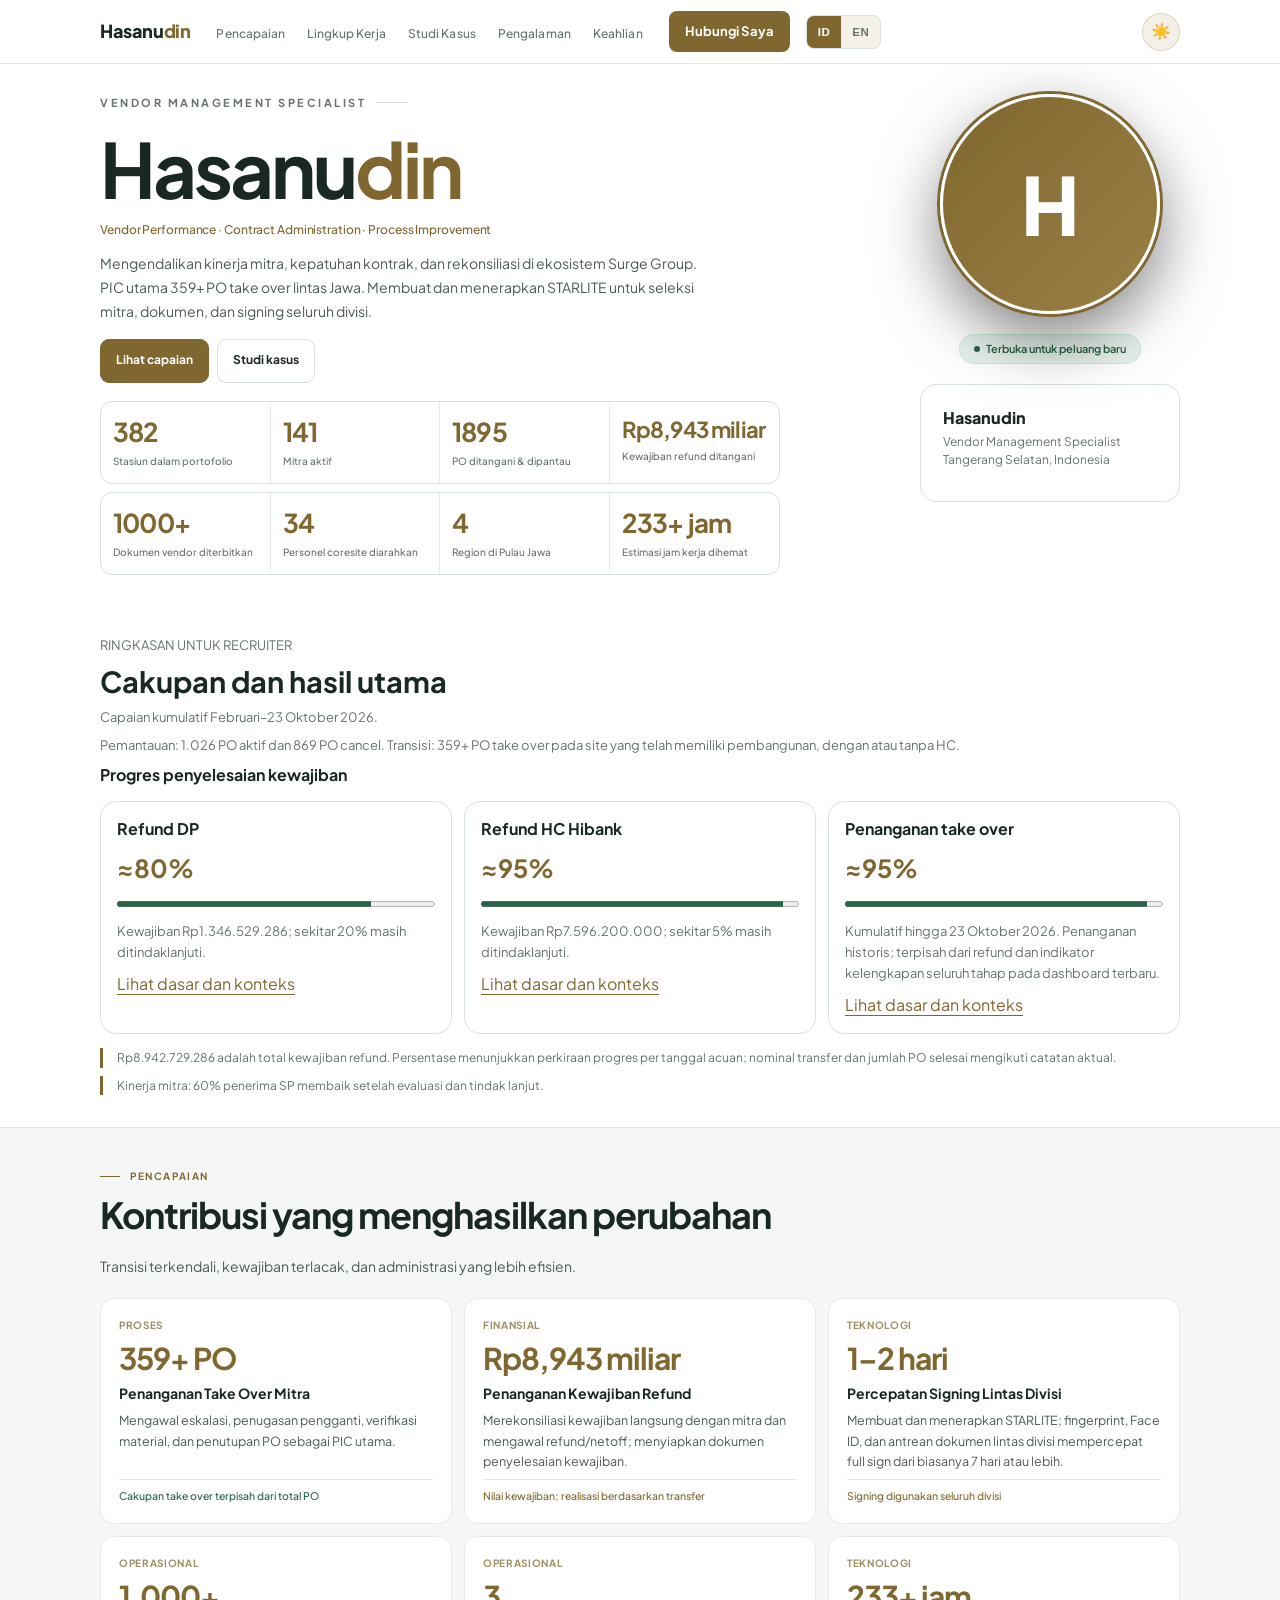
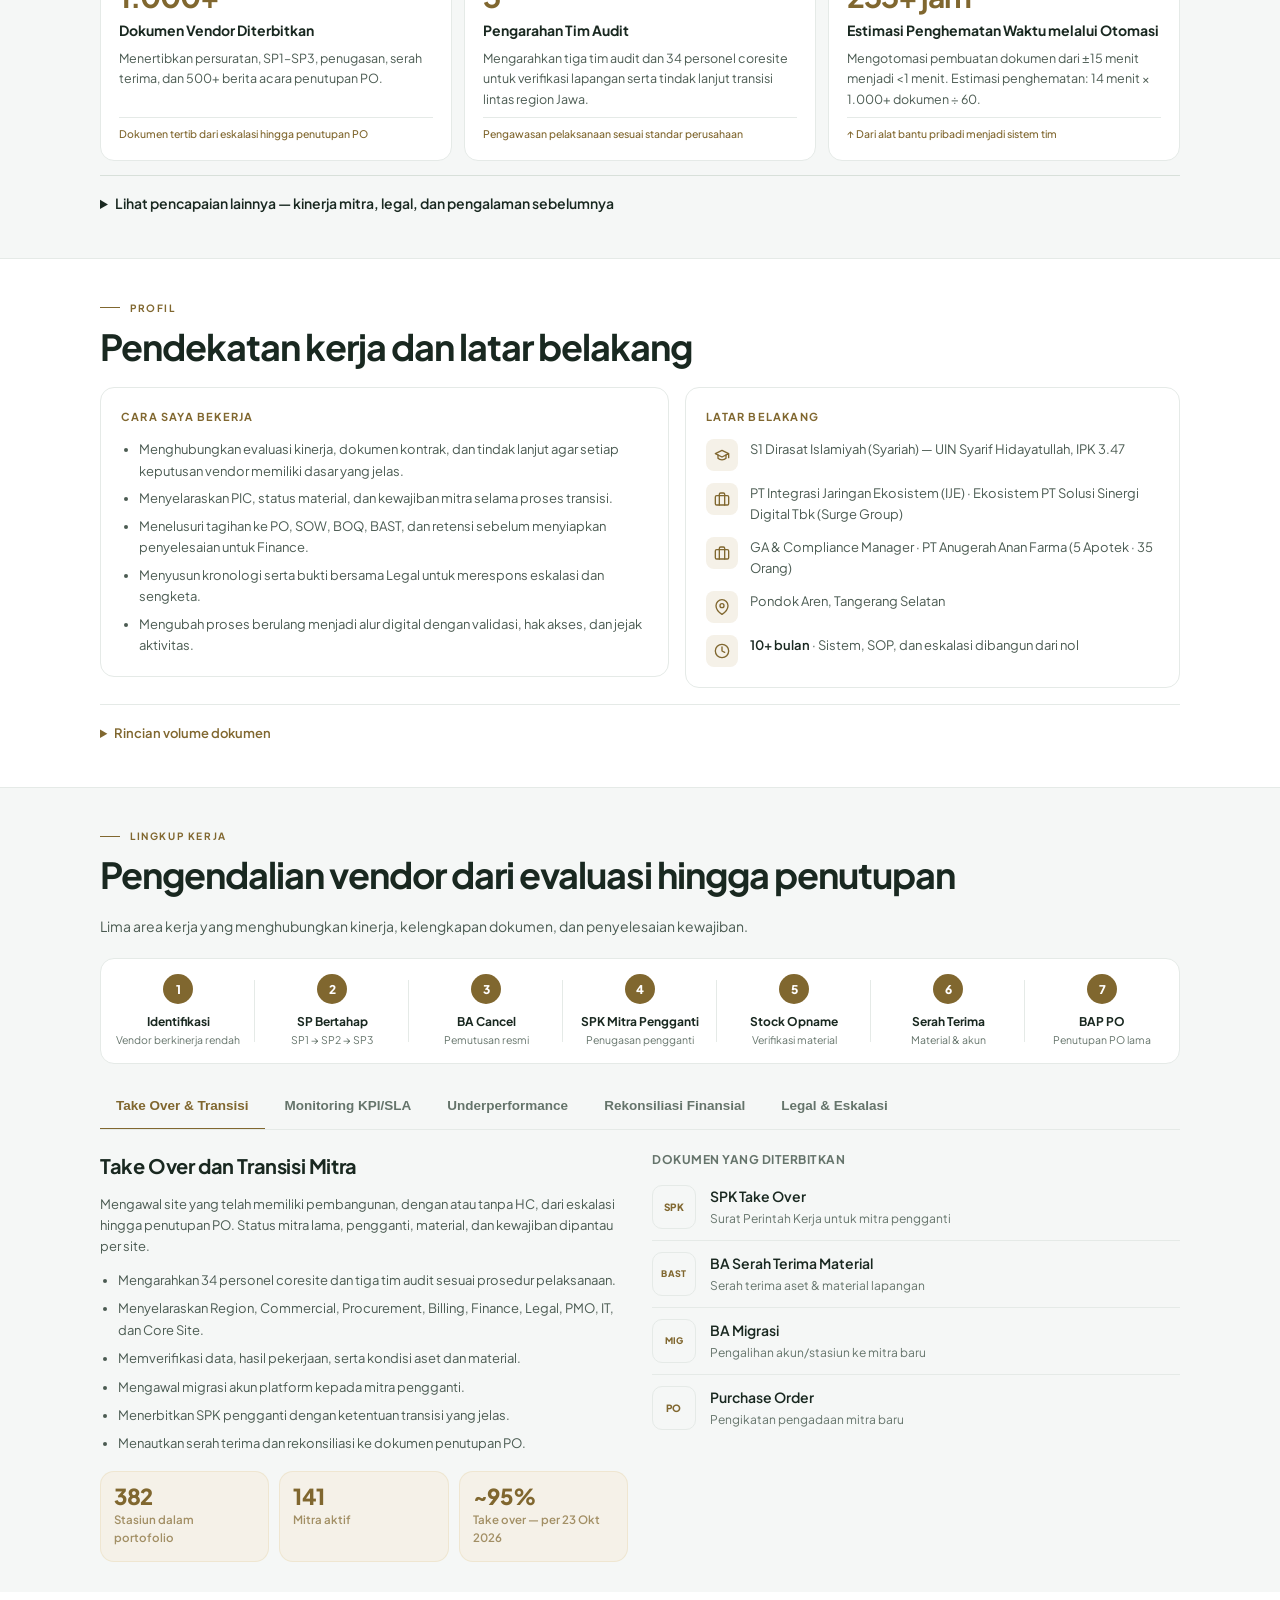
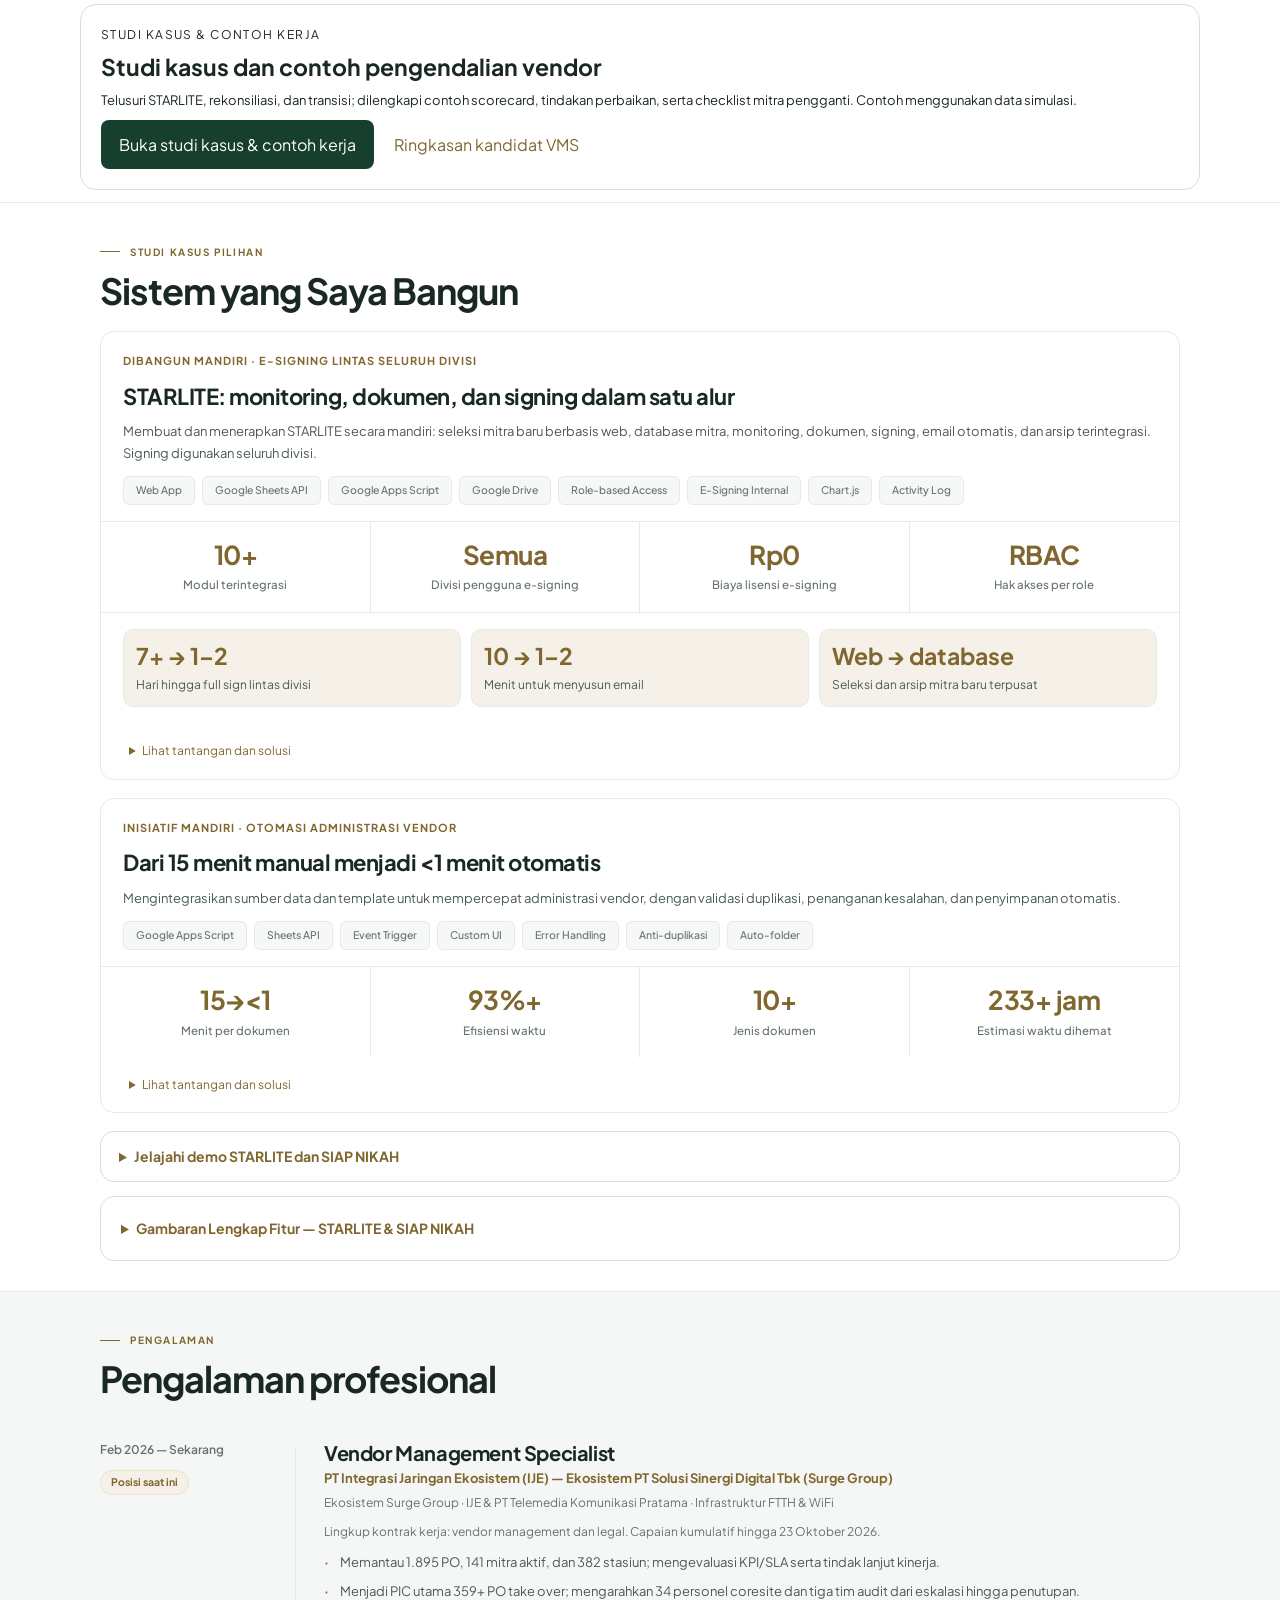
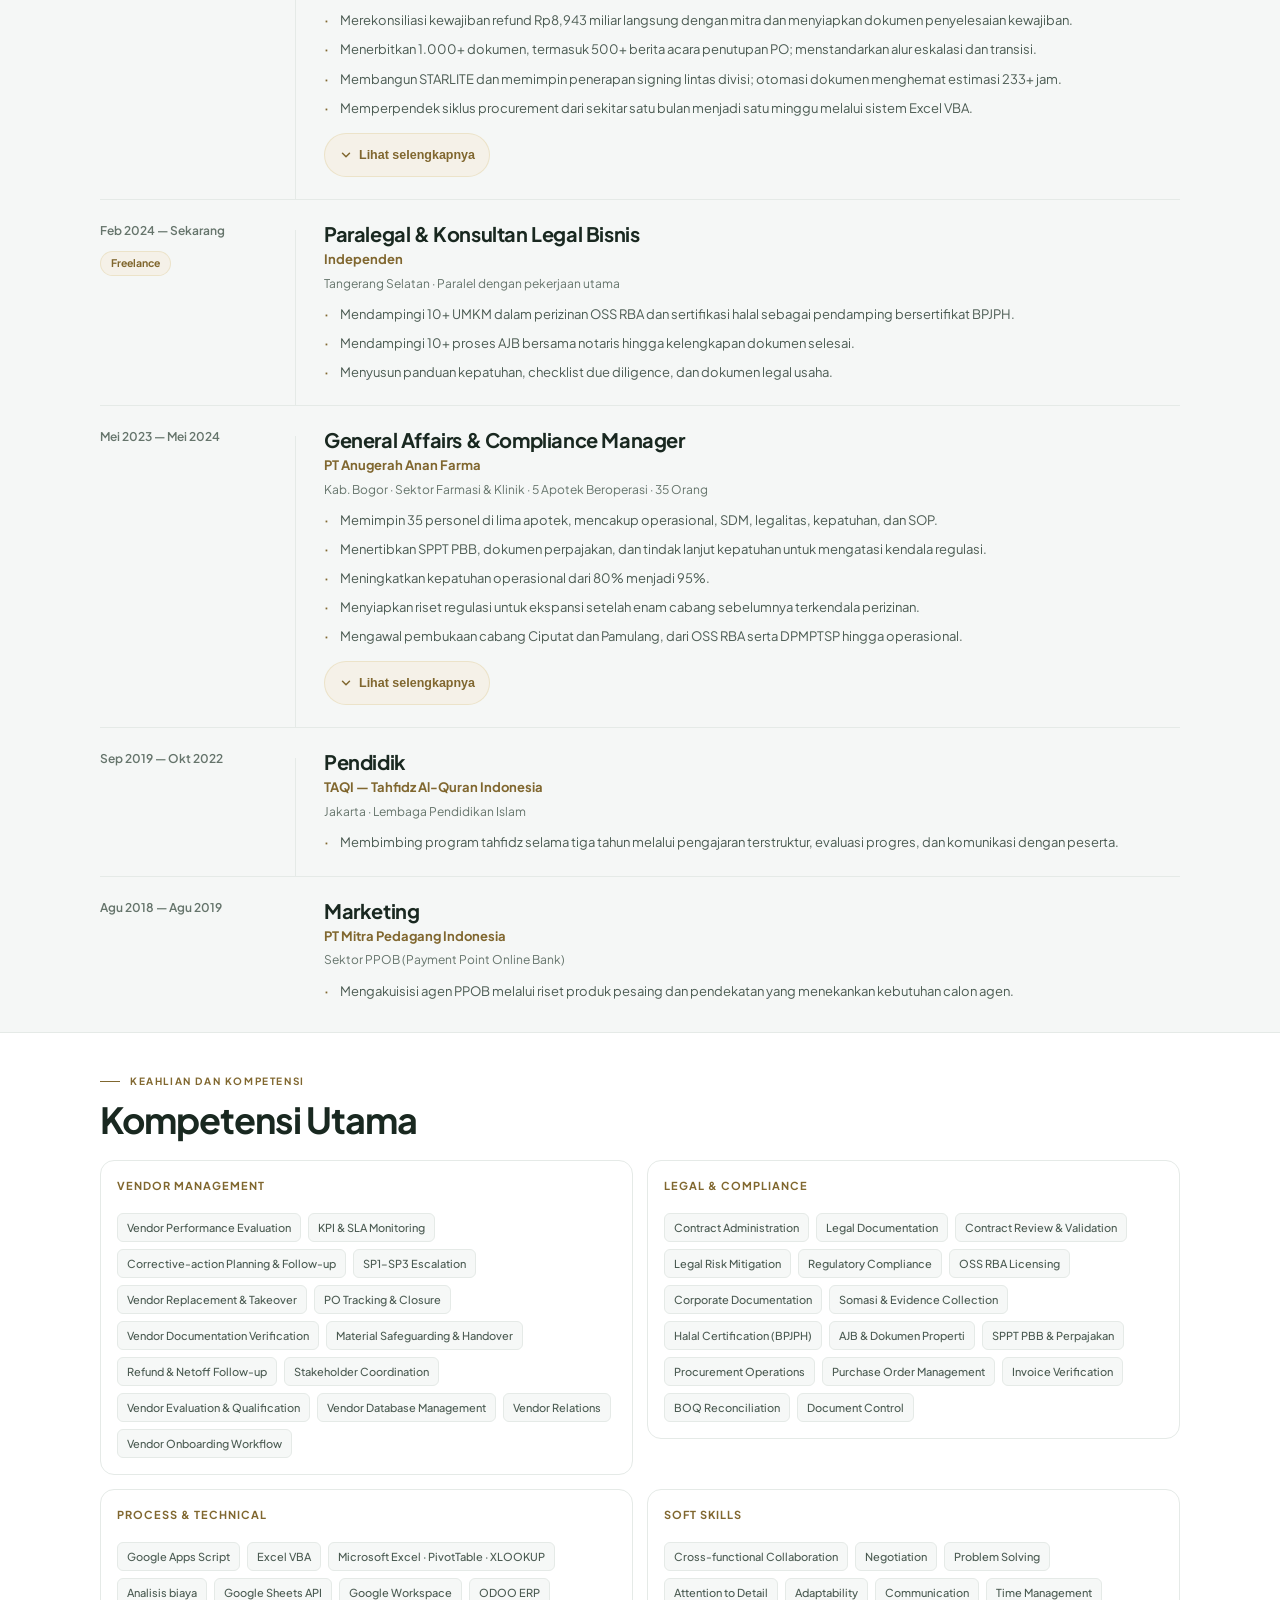
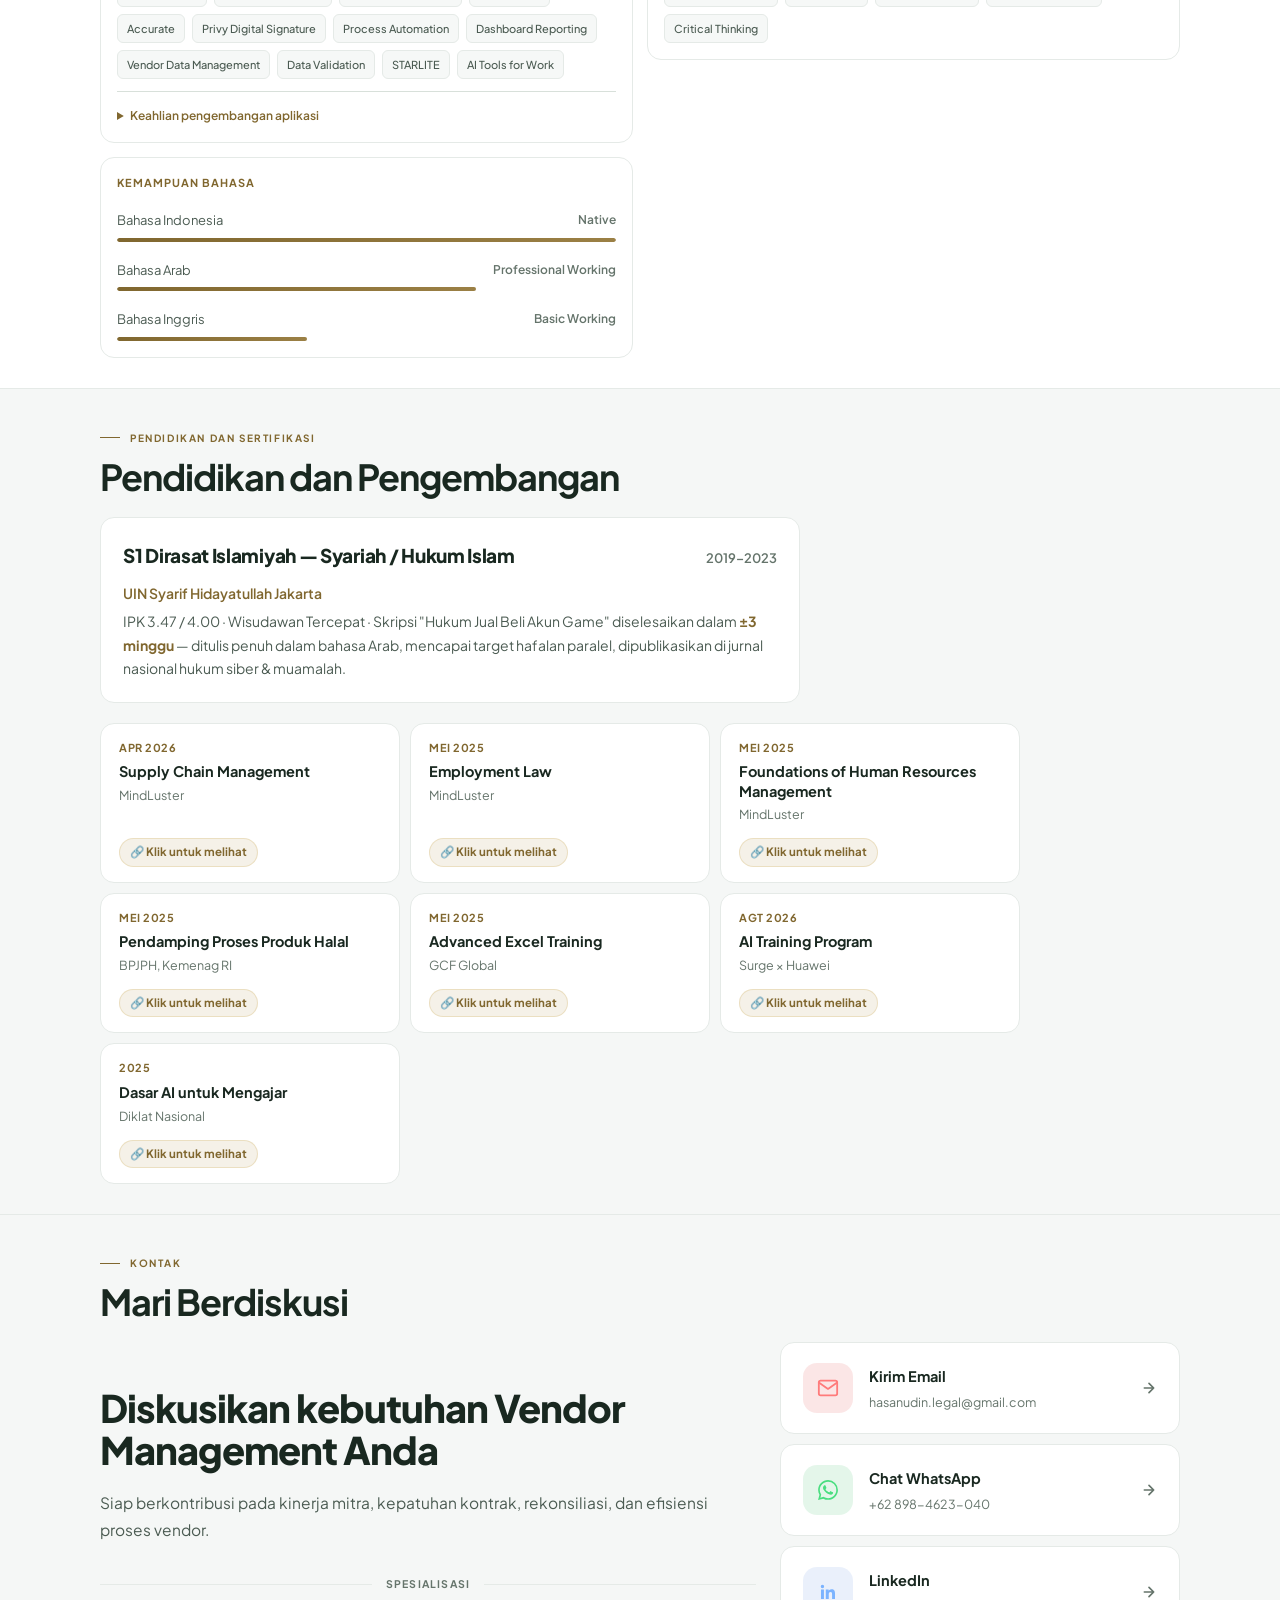
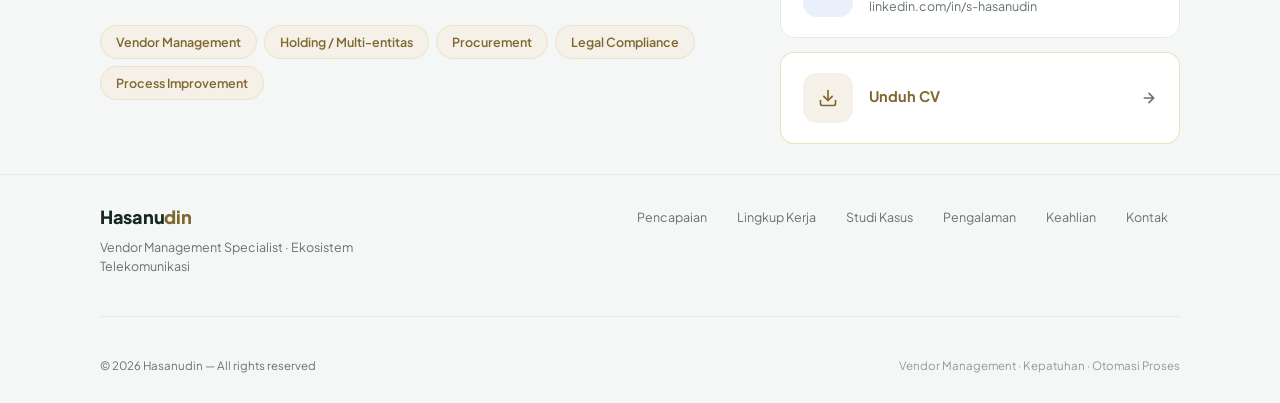
==== commit 08092d11: "Clarify STARLITE vendor governance, migration and signing workflows" ====
--- a/index.html
+++ b/index.html
@@ -1093,7 +1093,7 @@
   </div>
 </div>
 
-<section id="snapshot" class="vms-snapshot"><p data-id="RINGKASAN UNTUK RECRUITER" data-en="RECRUITER OVERVIEW">RINGKASAN UNTUK RECRUITER</p><h2 data-id="Cakupan dan hasil utama" data-en="Scope and key results">Cakupan dan hasil utama</h2><p data-id="Capaian kumulatif Februari–23 Oktober 2026." data-en="Cumulative results: February–23 October 2026.">Capaian kumulatif Februari–23 Oktober 2026.</p><p class="vs-scope" data-id="Pemantauan: 1.026 PO aktif dan 869 PO cancel. Transisi: 359+ PO take over pada site yang telah memiliki pembangunan, dengan atau tanpa HC." data-en="Monitoring: 1,026 active and 869 cancelled POs. Transition scope: 359+ takeover POs at sites with construction in place, with or without HC.">Pemantauan: 1.026 PO aktif dan 869 PO cancel. Transisi: 359+ PO take over pada site yang telah memiliki pembangunan, dengan atau tanpa HC.</p><h3 data-id="Progres penyelesaian kewajiban" data-en="Resolution progress">Progres penyelesaian kewajiban</h3><div class="vs-grid"><article><h3 data-id="Refund DP" data-en="Advance-payment refunds">Refund DP</h3><strong>≈80%</strong><progress value="80" max="100" aria-label="Refund DP">80%</progress><p data-id="Kewajiban Rp1.346.529.286; sekitar 20% masih ditindaklanjuti." data-en="Obligations: IDR 1,346,529,286; approximately 20% under follow-up.">Kewajiban Rp1.346.529.286; sekitar 20% masih ditindaklanjuti.</p><a href="studi-kasus.html#refund" data-id="Lihat dasar dan konteks" data-en="View basis and context">Lihat dasar dan konteks</a></article><article><h3 data-id="Refund HC Hibank" data-en="HC Hibank refunds">Refund HC Hibank</h3><strong>≈95%</strong><progress value="95" max="100" aria-label="Refund HC Hibank">95%</progress><p data-id="Kewajiban Rp7.596.200.000; sekitar 5% masih ditindaklanjuti." data-en="Obligations: IDR 7,596,200,000; approximately 5% under follow-up.">Kewajiban Rp7.596.200.000; sekitar 5% masih ditindaklanjuti.</p><a href="studi-kasus.html#refund" data-id="Lihat dasar dan konteks" data-en="View basis and context">Lihat dasar dan konteks</a></article><article><h3 data-id="Penanganan take over" data-en="Takeover handling">Penanganan take over</h3><strong>≈95%</strong><progress value="95" max="100" aria-label="Penanganan take over">95%</progress><p data-id="Sekitar 5% penanganan masih berjalan. Progres terpisah dari refund." data-en="Approximately 5% of cases remain ongoing. Progress is separate from refund recovery.">Sekitar 5% penanganan masih berjalan. Progres terpisah dari refund.</p><a href="studi-kasus.html#takeover" data-id="Lihat dasar dan konteks" data-en="View basis and context">Lihat dasar dan konteks</a></article></div><p class="vs-note" data-id="Rp8.942.729.286 adalah total kewajiban refund. Persentase menunjukkan perkiraan progres per tanggal acuan; nominal transfer dan jumlah PO selesai mengikuti catatan aktual." data-en="IDR 8,942,729,286 is the total refund obligation. Percentages show approximate progress as of the stated date; transfer amounts and completed-PO counts follow actual records.">Rp8.942.729.286 adalah total kewajiban refund. Persentase menunjukkan perkiraan progres per tanggal acuan; nominal transfer dan jumlah PO selesai mengikuti catatan aktual.</p><p class="vs-note" data-id="Kinerja mitra: 60% penerima SP membaik setelah evaluasi dan tindak lanjut." data-en="Vendor performance: 60% of warning-letter recipients improved following review and corrective follow-up.">Kinerja mitra: 60% penerima SP membaik setelah evaluasi dan tindak lanjut.</p></section><!-- ACHIEVEMENTS -->
+<section id="snapshot" class="vms-snapshot"><p data-id="RINGKASAN UNTUK RECRUITER" data-en="RECRUITER OVERVIEW">RINGKASAN UNTUK RECRUITER</p><h2 data-id="Cakupan dan hasil utama" data-en="Scope and key results">Cakupan dan hasil utama</h2><p data-id="Capaian kumulatif Februari–23 Oktober 2026." data-en="Cumulative results: February–23 October 2026.">Capaian kumulatif Februari–23 Oktober 2026.</p><p class="vs-scope" data-id="Pemantauan: 1.026 PO aktif dan 869 PO cancel. Transisi: 359+ PO take over pada site yang telah memiliki pembangunan, dengan atau tanpa HC." data-en="Monitoring: 1,026 active and 869 cancelled POs. Transition scope: 359+ takeover POs at sites with construction in place, with or without HC.">Pemantauan: 1.026 PO aktif dan 869 PO cancel. Transisi: 359+ PO take over pada site yang telah memiliki pembangunan, dengan atau tanpa HC.</p><h3 data-id="Progres penyelesaian kewajiban" data-en="Resolution progress">Progres penyelesaian kewajiban</h3><div class="vs-grid"><article><h3 data-id="Refund DP" data-en="Advance-payment refunds">Refund DP</h3><strong>≈80%</strong><progress value="80" max="100" aria-label="Refund DP">80%</progress><p data-id="Kewajiban Rp1.346.529.286; sekitar 20% masih ditindaklanjuti." data-en="Obligations: IDR 1,346,529,286; approximately 20% under follow-up.">Kewajiban Rp1.346.529.286; sekitar 20% masih ditindaklanjuti.</p><a href="studi-kasus.html#refund" data-id="Lihat dasar dan konteks" data-en="View basis and context">Lihat dasar dan konteks</a></article><article><h3 data-id="Refund HC Hibank" data-en="HC Hibank refunds">Refund HC Hibank</h3><strong>≈95%</strong><progress value="95" max="100" aria-label="Refund HC Hibank">95%</progress><p data-id="Kewajiban Rp7.596.200.000; sekitar 5% masih ditindaklanjuti." data-en="Obligations: IDR 7,596,200,000; approximately 5% under follow-up.">Kewajiban Rp7.596.200.000; sekitar 5% masih ditindaklanjuti.</p><a href="studi-kasus.html#refund" data-id="Lihat dasar dan konteks" data-en="View basis and context">Lihat dasar dan konteks</a></article><article><h3 data-id="Penanganan take over" data-en="Takeover handling">Penanganan take over</h3><strong>≈95%</strong><progress value="95" max="100" aria-label="Penanganan take over">95%</progress><p data-id="Kumulatif hingga 23 Oktober 2026. Penanganan historis; terpisah dari refund dan indikator kelengkapan seluruh tahap pada dashboard terbaru." data-en="Cumulative through 23 October 2026. Historical handling progress; separate from refunds and the latest dashboard’s all-stage completion indicator.">Kumulatif hingga 23 Oktober 2026. Penanganan historis; terpisah dari refund dan indikator kelengkapan seluruh tahap pada dashboard terbaru.</p><a href="studi-kasus.html#takeover" data-id="Lihat dasar dan konteks" data-en="View basis and context">Lihat dasar dan konteks</a></article></div><p class="vs-note" data-id="Rp8.942.729.286 adalah total kewajiban refund. Persentase menunjukkan perkiraan progres per tanggal acuan; nominal transfer dan jumlah PO selesai mengikuti catatan aktual." data-en="IDR 8,942,729,286 is the total refund obligation. Percentages show approximate progress as of the stated date; transfer amounts and completed-PO counts follow actual records.">Rp8.942.729.286 adalah total kewajiban refund. Persentase menunjukkan perkiraan progres per tanggal acuan; nominal transfer dan jumlah PO selesai mengikuti catatan aktual.</p><p class="vs-note" data-id="Kinerja mitra: 60% penerima SP membaik setelah evaluasi dan tindak lanjut." data-en="Vendor performance: 60% of warning-letter recipients improved following review and corrective follow-up.">Kinerja mitra: 60% penerima SP membaik setelah evaluasi dan tindak lanjut.</p></section><!-- ACHIEVEMENTS -->
 <div class="sec alt batik-bg" id="achievements">
   <div class="sec-inner">
     <div class="sec-eye" data-id="Pencapaian" data-en="Achievements">Pencapaian</div>
@@ -1467,11 +1467,11 @@
     <details class="compact-demo"><summary data-id="Jelajahi demo STARLITE dan SIAP NIKAH" data-en="Explore the STARLITE and SIAP NIKAH demos">Jelajahi demo STARLITE dan SIAP NIKAH</summary><div id="interactive-apps" class="app-showcase" data-skip-abbr="true">
 <div class="app-switch" role="group" aria-label="Pilih aplikasi"><button type="button" class="active" aria-pressed="true" data-app="starlite">STARLITE</button><button type="button" aria-pressed="false" data-app="siap-nikah">SIAP NIKAH</button></div>
 <div id="app-caption-star"><h3>STARLITE · Vendor Management &amp; E-signing</h3><p data-id="Aplikasi terintegrasi untuk seleksi mitra baru, database mitra, monitoring, dokumen, signing fingerprint/Face ID, dan email otomatis." data-en="An integrated application for new-partner selection, partner records, monitoring, documents, fingerprint/Face ID signing, and automated email.">Aplikasi terintegrasi untuk seleksi mitra baru, database mitra, monitoring, dokumen, signing fingerprint/Face ID, dan email otomatis.</p><p class="signing-update" data-id="Membuat dan menerapkan STARLITE, kemudian menambahkan fingerprint, Face ID, dan verifikasi email otomatis pada alur signing untuk mendukung konfirmasi identitas penanda tangan." data-en="Created and implemented STARLITE, then added fingerprint, Face ID, and automated email verification to its signing workflow to support signer identity confirmation.">Membuat dan menerapkan STARLITE, kemudian menambahkan fingerprint, Face ID, dan verifikasi email otomatis pada alur signing untuk mendukung konfirmasi identitas penanda tangan.</p></div>
-<div id="app-caption-nikah" hidden><h3>SIAP NIKAH · Proyek Pribadi</h3><p data-id="Perencanaan acara dengan vendor, anggaran, pembayaran, PIC, dan timeline. Menunjukkan kemampuan merancang kontrol biaya dan koordinasi pekerjaan yang relevan untuk Vendor Management." data-en="Event planning with vendors, budgets, payments, owners, and timelines. Demonstrates cost-control and work-coordination design relevant to Vendor Management.">Perencanaan acara dengan vendor, anggaran, pembayaran, PIC, dan timeline. Menunjukkan kemampuan merancang kontrol biaya dan koordinasi pekerjaan yang relevan untuk Vendor Management.</p></div>
+<div id="app-caption-nikah" hidden><h3>SIAP NIKAH · Proyek Pribadi</h3><p data-id="Proyek pribadi yang menghubungkan status kandidat vendor, komitmen biaya, pembayaran/refund, lampiran, serta tugas dan PIC. Memperlihatkan perancangan alur kerja dan kontrol operasional yang relevan untuk Vendor Management." data-en="A personal project linking vendor candidate status, cost commitments, payments/refunds, attachments, and tasks with owners. Demonstrates workflow and operational-control design relevant to Vendor Management.">Proyek pribadi yang menghubungkan status kandidat vendor, komitmen biaya, pembayaran/refund, lampiran, serta tugas dan PIC. Memperlihatkan perancangan alur kerja dan kontrol operasional yang relevan untuk Vendor Management.</p></div>
 <div class="app-demo-toolbar"><span data-id="Demo interaktif · data contoh · menu dapat dijelajahi" data-en="Interactive demo · sample data · explore the menus">Demo interaktif · data contoh · menu dapat dijelajahi</span><a id="app-open" href="demos/starlite.html?v=polish1" target="_blank" rel="noopener" data-id="Buka tampilan penuh ↗" data-en="Open full view ↗">Buka tampilan penuh ↗</a></div>
 <iframe id="app-frame-star" title="Demo interaktif STARLITE" src="demos/starlite.html?v=polish1" loading="lazy" sandbox="allow-scripts allow-same-origin allow-modals allow-downloads"></iframe>
 <iframe id="app-frame-nikah" title="Demo interaktif SIAP NIKAH" data-src="demos/siap-nikah.html?v=polish1" hidden sandbox="allow-scripts allow-same-origin allow-modals allow-downloads"></iframe>
-<p class="app-demo-note" data-id="Demo memakai data simulasi dan fitur terpilih. Alur onboarding lengkap, verifikasi migrasi IKR, fingerprint/Face ID, antrean signing lintas divisi, email otomatis, dan PDF Tools dijelaskan sebagai fitur aplikasi asli; belum seluruhnya dijalankan dalam demo. Pengiriman dokumen, tanda tangan final, dan layanan cloud dinonaktifkan." data-en="The demo uses simulated data and selected features. Full onboarding, IKR migration verification, fingerprint/Face ID, cross-division signing queues, automated email, and PDF Tools describe the original application and are not all executable in the demo. Document delivery, final signing, and cloud services are disabled.">Demo memakai data simulasi dan fitur terpilih. Alur onboarding lengkap, verifikasi migrasi IKR, fingerprint/Face ID, antrean signing lintas divisi, email otomatis, dan PDF Tools dijelaskan sebagai fitur aplikasi asli; belum seluruhnya dijalankan dalam demo. Pengiriman dokumen, tanda tangan final, dan layanan cloud dinonaktifkan.</p></div></details><details class="app-feature-map" id="application-feature-map" data-skip-abbr="true"><summary><span data-id="Gambaran Lengkap Fitur — STARLITE &amp; SIAP NIKAH" data-en="Complete Feature Overview — STARLITE &amp; SIAP NIKAH">Gambaran Lengkap Fitur — STARLITE &amp; SIAP NIKAH</span></summary><p class="app-feature-intro" data-id="Jelajahi 18 kelompok fitur STARLITE dan 14 kelompok fitur SIAP NIKAH. Buka kelompok yang relevan untuk melihat rinciannya." data-en="Explore 18 STARLITE feature groups and 14 SIAP NIKAH feature groups. Open a group for details.">Jelajahi 18 kelompok fitur STARLITE dan 14 kelompok fitur SIAP NIKAH. Buka kelompok yang relevan untuk melihat rinciannya.</p><div class="app-feature-panels"><article class="app-feature-panel"><h3>STARLITE</h3><p class="app-feature-context" data-id="Aplikasi operasional vendor • 18 kelompok fitur" data-en="Vendor operations application • 18 feature groups">Aplikasi operasional vendor • 18 kelompok fitur</p><div class="app-feature-grid"><details class="app-feature-tile app-module"><summary><span class="app-feature-number">01</span><span class="app-module-title" data-id="Dashboard &amp; analisis operasional" data-en="Operations dashboard &amp; analysis">Dashboard &amp; analisis operasional</span></summary><p data-id="KPI take over; komposisi status dan region; tren rilis SPK; peringkat mitra before/after; beban PIC; kualitas data; SPK terbaru dan overdue SP." data-en="Take Over KPIs; status and regional distribution; SPK release trends; before/after vendor rankings; PIC workload; data quality; recent SPKs and overdue warnings.">KPI take over; komposisi status dan region; tren rilis SPK; peringkat mitra before/after; beban PIC; kualitas data; SPK terbaru dan overdue SP.</p></details><details class="app-feature-tile app-module"><summary><span class="app-feature-number">02</span><span class="app-module-title" data-id="Take Over &amp; transisi mitra" data-en="Vendor take over &amp; transition">Take Over &amp; transisi mitra</span></summary><p data-id="Data PO/site, mitra lama dan pengganti, PIC, region, status material, dan tahap penyelesaian. Migrasi IKR mencakup verifikasi perpindahan akun dan Create Stasiun, dengan status menunggu, revisi, tidak sesuai, dan selesai. Pencarian, filter, detail, serta ekspor CSV tetap terhubung." data-en="PO/site records, outgoing and replacement partners, owners, regions, materials, and completion stages. IKR migration includes account-transfer and station-creation verification, with pending, revision, non-compliant, and completed statuses. Linked search, filters, details, and CSV export.">Data PO/site, mitra lama dan pengganti, PIC, region, status material, dan tahap penyelesaian. Migrasi IKR mencakup verifikasi perpindahan akun dan Create Stasiun, dengan status menunggu, revisi, tidak sesuai, dan selesai. Pencarian, filter, detail, serta ekspor CSV tetap terhubung.</p></details><details class="app-feature-tile app-module"><summary><span class="app-feature-number">03</span><span class="app-module-title" data-id="Master perseroan &amp; portofolio mitra" data-en="Company master &amp; vendor portfolio">Master perseroan &amp; portofolio mitra</span></summary><p data-id="Data perusahaan, kontak, status dan kelengkapan; relasi ke take over dan surat peringatan; portofolio PO per mitra; pilihan perusahaan dengan pengisian data otomatis." data-en="Company data, contacts, status and completeness; links to take over records and warnings; per-vendor PO portfolios; company selection with data autofill.">Data perusahaan, kontak, status dan kelengkapan; relasi ke take over dan surat peringatan; portofolio PO per mitra; pilihan perusahaan dengan pengisian data otomatis.</p></details><details class="app-feature-tile app-module"><summary><span class="app-feature-number">04</span><span class="app-module-title" data-id="All SPK &amp; tracker pembangunan" data-en="All SPK &amp; construction tracker">All SPK &amp; tracker pembangunan</span></summary><p data-id="SPK Take Over, Expand, New dan tipe lain; filter proyek, region, tanggal dan dokumen. Tracker site memuat status, PO item, homepass, mitra, PIC coresite, dan admin." data-en="Take Over, Expand, New and other SPKs; project, region, date and document filters. Site tracking includes status, PO items, homepass, vendors, coresite owners, and administrators.">SPK Take Over, Expand, New dan tipe lain; filter proyek, region, tanggal dan dokumen. Tracker site memuat status, PO item, homepass, mitra, PIC coresite, dan admin.</p></details><details class="app-feature-tile app-module"><summary><span class="app-feature-number">05</span><span class="app-module-title" data-id="PO Cancel &amp; kelengkapan dokumen" data-en="PO cancellation &amp; document completeness">PO Cancel &amp; kelengkapan dokumen</span></summary><p data-id="Daftar pembatalan PO, klasifikasi, BA Cancel dan tanggal mailing; pemantauan kelengkapan BAP PO, BASTM, BA Cancel dan SPK; akses unggah dari data terkait." data-en="PO cancellations, classifications, cancellation reports and mailing dates; completeness tracking for BAP PO, BASTM, BA Cancel and SPK; uploads linked to records.">Daftar pembatalan PO, klasifikasi, BA Cancel dan tanggal mailing; pemantauan kelengkapan BAP PO, BASTM, BA Cancel dan SPK; akses unggah dari data terkait.</p></details><details class="app-feature-tile app-module"><summary><span class="app-feature-number">06</span><span class="app-module-title" data-id="Refund, netoff &amp; Close PO HC" data-en="Refund, netoff &amp; HC PO closure">Refund, netoff &amp; Close PO HC</span></summary><p data-id="Dua tampilan: Close PO HC Hibank dan Refund &amp; Netoff. Memuat status, nominal nett sesuai hak akses, bukti refund/buy, status mitra, filter, dan laporan per data atau region." data-en="Two views: Hibank HC PO closure and Refund &amp; Netoff. Includes status, permission-gated net amounts, refund/buy evidence, vendor status, filters, and record or regional reports.">Dua tampilan: Close PO HC Hibank dan Refund &amp; Netoff. Memuat status, nominal nett sesuai hak akses, bukti refund/buy, status mitra, filter, dan laporan per data atau region.</p></details><details class="app-feature-tile app-module"><summary><span class="app-feature-number">07</span><span class="app-module-title" data-id="Monitoring &amp; penerbitan SP" data-en="Warning monitoring &amp; issuance">Monitoring &amp; penerbitan SP</span></summary><p data-id="SP1–SP3, status aktif/close, tenggat dan kelompok overdue; riwayat per mitra/site; penomoran berikutnya dan penerbitan SP; notifikasi tindak lanjut di aplikasi." data-en="SP1–SP3, active/closed status, deadlines and overdue bands; vendor/site history; next-number assignment and issuance; in-app follow-up notifications.">SP1–SP3, status aktif/close, tenggat dan kelompok overdue; riwayat per mitra/site; penomoran berikutnya dan penerbitan SP; notifikasi tindak lanjut di aplikasi.</p></details><details class="app-feature-tile app-module"><summary><span class="app-feature-number">08</span><span class="app-module-title" data-id="Otomasi &amp; pengajuan dokumen" data-en="Document automation &amp; submission">Otomasi &amp; pengajuan dokumen</span></summary><p data-id="Generate BAP PO, BASTM, SPK, BA Cancel dan SP dari template; pilihan satu/banyak dokumen, Google Doc/PDF; input PO melalui wizard; unggah final dan tautkan ke spreadsheet." data-en="Generate BAP PO, BASTM, SPK, BA Cancel and warnings from templates; single/batch generation and Google Doc/PDF output; PO entry wizard; final uploads linked to spreadsheets.">Generate BAP PO, BASTM, SPK, BA Cancel dan SP dari template; pilihan satu/banyak dokumen, Google Doc/PDF; input PO melalui wizard; unggah final dan tautkan ke spreadsheet.</p></details><details class="app-feature-tile app-module"><summary><span class="app-feature-number">09</span><span class="app-module-title" data-id="Directory arsip &amp; request surat" data-en="Archive directory &amp; letter requests">Directory arsip &amp; request surat</span></summary><p data-id="Penomoran otomatis sesuai jenis surat; pengelolaan jenis, arsip dan lampiran; request surat/BA dengan balasan dan status penyelesaian; pemulihan penghapusan yang didukung." data-en="Automatic numbering by letter type; type, archive and attachment management; letter/report requests with replies and completion status; supported deletion recovery.">Penomoran otomatis sesuai jenis surat; pengelolaan jenis, arsip dan lampiran; request surat/BA dengan balasan dan status penyelesaian; pemulihan penghapusan yang didukung.</p></details><details class="app-feature-tile app-module"><summary><span class="app-feature-number">10</span><span class="app-module-title" data-id="Pencarian &amp; pengelolaan versi" data-en="Search &amp; document version management">Pencarian &amp; pengelolaan versi</span></summary><p data-id="Pencarian nama/isi dokumen, filter jenis/region/tahun/status; preview dan unduh. Dokumen SP dapat diedit, diganti nama, dibuat ulang PDF-nya, diarsipkan per versi dan dipulihkan." data-en="Document name/content search with type, region, year and status filters; preview and download. Warning documents support editing, renaming, PDF regeneration, version archives and restoration.">Pencarian nama/isi dokumen, filter jenis/region/tahun/status; preview dan unduh. Dokumen SP dapat diedit, diganti nama, dibuat ulang PDF-nya, diarsipkan per versi dan dipulihkan.</p></details><details class="app-feature-tile app-module"><summary><span class="app-feature-number">11</span><span class="app-module-title" data-id="Signing: persiapan &amp; pengiriman" data-en="Signing: preparation &amp; distribution">Signing: persiapan &amp; pengiriman</span></summary><p data-id="Unggah satu/banyak PDF; pisahkan kiriman atau gabungkan PDF; atur urutan berkas, beberapa penanda tangan, posisi kotak TTD per halaman, template dan set favorit; kirim tautan atau QR." data-en="Upload one or multiple PDFs; separate submissions or merge PDFs; order files, assign multiple signers, position signature fields per page, save templates and favorites; share links or QR codes.">Unggah satu/banyak PDF; pisahkan kiriman atau gabungkan PDF; atur urutan berkas, beberapa penanda tangan, posisi kotak TTD per halaman, template dan set favorit; kirim tautan atau QR.</p></details><details class="app-feature-tile app-module"><summary><span class="app-feature-number">12</span><span class="app-module-title" data-id="Signing: tindak lanjut &amp; arsip final" data-en="Signing: follow-up &amp; final archive">Signing: tindak lanjut &amp; arsip final</span></summary><p data-id="PIN dan tautan pribadi penanda tangan; fingerprint dan Face ID; antrean seluruh dokumen yang perlu ditandatangani, termasuk dari divisi lain. TTD tersimpan dan batch dengan persetujuan; status dilihat/ditandatangani; pengingat WhatsApp atas tindakan pengguna; tolak/minta revisi; PDF final ditautkan ke PO/SPK. Full sign yang biasanya 7 hari atau lebih menjadi 1–2 hari." data-en="Signer PINs and personal links; fingerprint and Face ID; a queue of all documents awaiting signature, including requests from other divisions. Saved signatures and consent-based batch signing; viewed/signed status; user-triggered WhatsApp reminders; rejection/revision requests; final PDFs linked to POs/SPKs. Full signing typically takes one or two days compared with seven days or more previously.">PIN dan tautan pribadi penanda tangan; fingerprint dan Face ID; antrean seluruh dokumen yang perlu ditandatangani, termasuk dari divisi lain. TTD tersimpan dan batch dengan persetujuan; status dilihat/ditandatangani; pengingat WhatsApp atas tindakan pengguna; tolak/minta revisi; PDF final ditautkan ke PO/SPK. Full sign yang biasanya 7 hari atau lebih menjadi 1–2 hari.</p></details><details class="app-feature-tile app-module"><summary><span class="app-feature-number">13</span><span class="app-module-title" data-id="Akun, izin &amp; jejak aktivitas" data-en="Accounts, permissions &amp; activity history">Akun, izin &amp; jejak aktivitas</span></summary><p data-id="Manajemen akun, hak akses, pembatasan data finansial, pencabutan sesi, dan log aktivitas. Verifikasi otomatis melalui email mendukung konfirmasi identitas penanda tangan." data-en="Account management, access permissions, restricted financial data, session revocation, and activity logs. Automated email verification supports signer identity confirmation.">Manajemen akun, hak akses, pembatasan data finansial, pencabutan sesi, dan log aktivitas. Verifikasi otomatis melalui email mendukung konfirmasi identitas penanda tangan.</p></details><details class="app-feature-tile app-module"><summary><span class="app-feature-number">14</span><span class="app-module-title" data-id="Sinkronisasi &amp; penanganan konflik" data-en="Synchronization &amp; conflict handling">Sinkronisasi &amp; penanganan konflik</span></summary><p data-id="Sinkronisasi Sheets, cache tampilan, polling perubahan, antrean simpan melalui Supabase, status pending/gagal/bentrok, retry, pilihan penyelesaian konflik, dan undo perubahan yang didukung." data-en="Sheets synchronization, display caching, change polling, Supabase write queues, pending/error/conflict states, retries, conflict resolution choices, and supported change undo.">Sinkronisasi Sheets, cache tampilan, polling perubahan, antrean simpan melalui Supabase, status pending/gagal/bentrok, retry, pilihan penyelesaian konflik, dan undo perubahan yang didukung.</p></details><details class="app-feature-tile app-module"><summary><span class="app-feature-number">15</span><span class="app-module-title" data-id="Pelaporan &amp; penggunaan lintas perangkat" data-en="Reporting &amp; cross-device use">Pelaporan &amp; penggunaan lintas perangkat</span></summary><p data-id="Report take over, SP, refund dan Close PO sesuai filter; salin/bagikan ke WhatsApp; CSV, preview lampiran, pencarian PO lintas data, mode terang/gelap dan navigasi mobile." data-en="Filtered take over, warning, refund and PO closure reports; copy/share to WhatsApp; CSV, attachment previews, cross-record PO search, light/dark modes and mobile navigation.">Report take over, SP, refund dan Close PO sesuai filter; salin/bagikan ke WhatsApp; CSV, preview lampiran, pencarian PO lintas data, mode terang/gelap dan navigasi mobile.</p></details><details class="app-feature-tile app-module"><summary><span class="app-feature-number">16</span><span class="app-module-title" data-id="PDF Tools &amp; pemeriksaan dokumen" data-en="PDF Tools &amp; document review">PDF Tools &amp; pemeriksaan dokumen</span></summary><p data-id="Mengembangkan PDF Tools untuk mengatasi keterbatasan akses ke website atau aplikasi berbayar. Tersedia gratis bagi seluruh divisi, khususnya Vendor Management: split, gabung PDF/gambar, edit, OCR hasil scan, anotasi, tanda tangan/stempel, formulir, dan perbandingan versi. Pengolahan serta pemeriksaan dokumen terpusat dalam satu aplikasi, tanpa perlu berpindah situs untuk setiap kebutuhan." data-en="Developed PDF Tools to address limited access to paid websites or applications. Free for all divisions, particularly Vendor Management: splitting, PDF/image merging, editing, scanned-document OCR, annotations, signatures/stamps, forms, and version comparison. Centralizes document processing and review in one application, reducing the need to switch websites for each task.">Mengembangkan PDF Tools untuk mengatasi keterbatasan akses ke website atau aplikasi berbayar. Tersedia gratis bagi seluruh divisi, khususnya Vendor Management: split, gabung PDF/gambar, edit, OCR hasil scan, anotasi, tanda tangan/stempel, formulir, dan perbandingan versi. Pengolahan serta pemeriksaan dokumen terpusat dalam satu aplikasi, tanpa perlu berpindah situs untuk setiap kebutuhan.</p></details><details class="app-feature-tile app-module"><summary><span class="app-feature-number">17</span><span class="app-module-title" data-id="Onboarding &amp; database mitra baru" data-en="Partner onboarding &amp; centralized records">Onboarding &amp; database mitra baru</span></summary><p data-id="Registrasi melalui tautan web tetap; verifikasi isian dan lampiran per kategori, catatan internal, persetujuan atau penolakan, pembentukan dokumen, serta signing paralel. Data masuk ke master mitra setelah tanda tangan lengkap dan konfirmasi petugas; lampiran, salinan dokumen, dan riwayat tetap tertaut." data-en="Registration through a fixed web link; category-based review of submissions and attachments, internal notes, approval or rejection, document generation, and parallel signing. Records enter the partner master after all signatures and staff confirmation; attachments, document copies, and history remain linked.">Registrasi melalui tautan web tetap; verifikasi isian dan lampiran per kategori, catatan internal, persetujuan atau penolakan, pembentukan dokumen, serta signing paralel. Data masuk ke master mitra setelah tanda tangan lengkap dan konfirmasi petugas; lampiran, salinan dokumen, dan riwayat tetap tertaut.</p></details><details class="app-feature-tile app-module"><summary><span class="app-feature-number">18</span><span class="app-module-title" data-id="Email otomatis terintegrasi" data-en="Integrated email automation">Email otomatis terintegrasi</span></summary><p data-id="Email berbasis jenis dokumen dan data SPK, dengan pilihan lampiran PDF, pemeriksaan serta pratinjau sebelum kirim, dan riwayat. Mendukung SPK, BAP PO, BASTM, BA Cancel, serta SP1–SP3. Waktu penyusunan yang dilaporkan: ±10 menit menjadi 1–2 menit." data-en="Email based on document type and SPK records, with PDF attachment selection, checks and preview before sending, and history. Supports work orders, PO closure reports, material handovers, cancellation records, and staged warning letters. Reported preparation time: about 10 minutes to 1–2 minutes.">Email berbasis jenis dokumen dan data SPK, dengan pilihan lampiran PDF, pemeriksaan serta pratinjau sebelum kirim, dan riwayat. Mendukung SPK, BAP PO, BASTM, BA Cancel, serta SP1–SP3. Waktu penyusunan yang dilaporkan: ±10 menit menjadi 1–2 menit.</p></details></div></article><article class="app-feature-panel"><h3>SIAP NIKAH</h3><p class="app-feature-context" data-id="Proyek pribadi • 14 kelompok fitur" data-en="Personal project • 14 feature groups">Proyek pribadi • 14 kelompok fitur</p><div class="app-feature-grid"><details class="app-feature-tile app-module"><summary><span class="app-feature-number">01</span><span class="app-module-title" data-id="Dashboard &amp; profil acara" data-en="Dashboard &amp; event profile">Dashboard &amp; profil acara</span></summary><p data-id="Profil pasangan, tanggal, lokasi, anggaran dan target tabungan; hitung mundur, progres tugas, ringkasan biaya, kehadiran, penerimaan tamu dan pengeluaran." data-en="Couple profile, event date, location, budget and savings target; countdown, task progress, costs, attendance, guest receipts and spending summaries.">Profil pasangan, tanggal, lokasi, anggaran dan target tabungan; hitung mundur, progres tugas, ringkasan biaya, kehadiran, penerimaan tamu dan pengeluaran.</p></details><details class="app-feature-tile app-module"><summary><span class="app-feature-number">02</span><span class="app-module-title" data-id="Peta persiapan &amp; administrasi" data-en="Preparation roadmap &amp; administration">Peta persiapan &amp; administrasi</span></summary><p data-id="Tahapan RT/RW, kelurahan, Puskesmas, KUA asal/tujuan, akad dan resepsi; daftar persyaratan, target mempelai, progres, biaya, lampiran, penggunaan ulang persyaratan dan pencegahan duplikasi." data-en="Stages for local administration, health center, origin/destination marriage offices, ceremony and reception; requirements, bride/groom assignment, progress, costs, attachments, reusable requirements and duplicate prevention.">Tahapan RT/RW, kelurahan, Puskesmas, KUA asal/tujuan, akad dan resepsi; daftar persyaratan, target mempelai, progres, biaya, lampiran, penggunaan ulang persyaratan dan pencegahan duplikasi.</p></details><details class="app-feature-tile app-module"><summary><span class="app-feature-number">03</span><span class="app-module-title" data-id="Budget &amp; pengeluaran terintegrasi" data-en="Integrated budget &amp; expenditure">Budget &amp; pengeluaran terintegrasi</span></summary><p data-id="Sumber biaya manual, seserahan/mahar, vendor yang ditautkan, persiapan dan timeline; pencatatan pembayaran, sisa, lampiran serta tautan balik ke data asal; penghitungan tanpa duplikasi ledger." data-en="Manual costs, gifts/dowry, linked vendors, preparation and timeline costs; payments, balances, attachments and links back to source records; calculations without duplicate ledgers.">Sumber biaya manual, seserahan/mahar, vendor yang ditautkan, persiapan dan timeline; pencatatan pembayaran, sisa, lampiran serta tautan balik ke data asal; penghitungan tanpa duplikasi ledger.</p></details><details class="app-feature-tile app-module"><summary><span class="app-feature-number">04</span><span class="app-module-title" data-id="Pembayaran, refund &amp; tabungan" data-en="Payments, refunds &amp; savings">Pembayaran, refund &amp; tabungan</span></summary><p data-id="DP/pembayaran bertahap, refund sesuai sumber dana, peringatan kelebihan bayar, validasi saldo, setoran/penarikan dan koreksi tabungan; riwayat pembayaran serta invoice/nota." data-en="Deposits/installments, refunds by fund source, overpayment prompts, balance validation, savings deposits/withdrawals and corrections; payment history and invoices/receipts.">DP/pembayaran bertahap, refund sesuai sumber dana, peringatan kelebihan bayar, validasi saldo, setoran/penarikan dan koreksi tabungan; riwayat pembayaran serta invoice/nota.</p></details><details class="app-feature-tile app-module"><summary><span class="app-feature-number">05</span><span class="app-module-title" data-id="Seserahan &amp; mahar" data-en="Gifts &amp; dowry planning">Seserahan &amp; mahar</span></summary><p data-id="Daftar terpisah, kategori, detail barang, vendor/toko, tautan belanja, estimasi, batas anggaran, status beli/persiapan, progres, lampiran dan akses ke pembayaran terkait." data-en="Separate lists, categories, item details, vendors/shops, shopping links, estimates, budget limits, purchase/preparation status, progress, attachments and linked payments.">Daftar terpisah, kategori, detail barang, vendor/toko, tautan belanja, estimasi, batas anggaran, status beli/persiapan, progres, lampiran dan akses ke pembayaran terkait.</p></details><details class="app-feature-tile app-module"><summary><span class="app-feature-number">06</span><span class="app-module-title" data-id="Vendor &amp; venue" data-en="Vendor &amp; venue management">Vendor &amp; venue</span></summary><p data-id="Pencatatan kategori, kontak, lokasi, kapasitas, estimasi biaya dan status kandidat, dihubungi, negosiasi, dipilih, selesai atau dibatalkan; pengaitan komitmen biaya ke anggaran." data-en="Categories, contacts, locations, capacity, cost estimates and candidate, contacted, negotiation, selected, completed or cancelled states; linking cost commitments to the budget.">Pencatatan kategori, kontak, lokasi, kapasitas, estimasi biaya dan status kandidat, dihubungi, negosiasi, dipilih, selesai atau dibatalkan; pengaitan komitmen biaya ke anggaran.</p></details><details class="app-feature-tile app-module"><summary><span class="app-feature-number">07</span><span class="app-module-title" data-id="Undangan &amp; distribusi" data-en="Invitations &amp; distribution">Undangan &amp; distribusi</span></summary><p data-id="Kelompok dan pihak pengundang, alamat/kontak, kuota, fisik/digital, status pengiriman dan kehadiran; deteksi nama/alamat duplikat, tautan khusus, serta draf pesan WhatsApp." data-en="Guest groups and inviting side, addresses/contacts, quotas, physical/digital channels, dispatch and attendance status; duplicate name/address detection, personalized links and WhatsApp message drafts.">Kelompok dan pihak pengundang, alamat/kontak, kuota, fisik/digital, status pengiriman dan kehadiran; deteksi nama/alamat duplikat, tautan khusus, serta draf pesan WhatsApp.</p></details><details class="app-feature-tile app-module"><summary><span class="app-feature-number">08</span><span class="app-module-title" data-id="Buku tamu &amp; QR kehadiran" data-en="Guest book &amp; QR check-in">Buku tamu &amp; QR kehadiran</span></summary><p data-id="Pencatatan kehadiran aktual per orang, uang/barang yang diterima dan tamu datang langsung; QR formulir publik dapat diaktifkan/dinonaktifkan; validasi data dan pencegahan kiriman ulang." data-en="Actual attendance per person, cash/goods received and walk-in guests; public form QR activation/deactivation; input validation and duplicate submission prevention.">Pencatatan kehadiran aktual per orang, uang/barang yang diterima dan tamu datang langsung; QR formulir publik dapat diaktifkan/dinonaktifkan; validasi data dan pencegahan kiriman ulang.</p></details><details class="app-feature-tile app-module"><summary><span class="app-feature-number">09</span><span class="app-module-title" data-id="Bukti transfer &amp; verifikasi penerimaan" data-en="Transfer evidence &amp; receipt verification">Bukti transfer &amp; verifikasi penerimaan</span></summary><p data-id="Pilihan tujuan transfer, nominal dan unggah bukti; status menunggu pemeriksaan panitia; konfirmasi uang diterima sebelum masuk total penerimaan, dengan perlindungan dari pencatatan ganda." data-en="Transfer destination selection, amount and proof uploads; pending committee review; receipt confirmation before inclusion in income totals, with duplicate-recording checks.">Pilihan tujuan transfer, nominal dan unggah bukti; status menunggu pemeriksaan panitia; konfirmasi uang diterima sebelum masuk total penerimaan, dengan perlindungan dari pencatatan ganda.</p></details><details class="app-feature-tile app-module"><summary><span class="app-feature-number">10</span><span class="app-module-title" data-id="Timeline, subtugas &amp; ketergantungan" data-en="Timeline, subtasks &amp; dependencies">Timeline, subtugas &amp; ketergantungan</span></summary><p data-id="PIC, kelompok, prioritas dan status; tanggal manual atau H-hari mengikuti tanggal acara; subtugas, prasyarat penyelesaian dan validasi siklus; biaya tugas, pengingat di aplikasi, draf penugasan WhatsApp dan ekspor kalender." data-en="Owners, groups, priorities and status; fixed or event-relative deadlines; subtasks, completion prerequisites and cycle validation; task costs, in-app reminders, WhatsApp assignment drafts and calendar export.">PIC, kelompok, prioritas dan status; tanggal manual atau H-hari mengikuti tanggal acara; subtugas, prasyarat penyelesaian dan validasi siklus; biaya tugas, pengingat di aplikasi, draf penugasan WhatsApp dan ekspor kalender.</p></details><details class="app-feature-tile app-module"><summary><span class="app-feature-number">11</span><span class="app-module-title" data-id="Rundown &amp; koordinasi panitia" data-en="Event rundown &amp; team coordination">Rundown &amp; koordinasi panitia</span></summary><p data-id="Kegiatan, waktu mulai/selesai, PIC, lokasi, kontak dan status draf/final; deteksi benturan jadwal berdasarkan PIC atau lokasi, dukungan lintas tengah malam, serta cetak rundown." data-en="Activities, start/end times, owners, locations, contacts and draft/final status; owner/location schedule conflict detection, overnight events and rundown printing.">Kegiatan, waktu mulai/selesai, PIC, lokasi, kontak dan status draf/final; deteksi benturan jadwal berdasarkan PIC atau lokasi, dukungan lintas tengah malam, serta cetak rundown.</p></details><details class="app-feature-tile app-module"><summary><span class="app-feature-number">12</span><span class="app-module-title" data-id="Dokumen, pencarian &amp; ekspor" data-en="Documents, search &amp; export">Dokumen, pencarian &amp; ekspor</span></summary><p data-id="Lampiran per catatan, preview PDF/gambar di aplikasi, unduh, ubah nama dan ganti berkas; progres unggah/simpan; pencarian lintas modul sesuai izin, filter, paginasi, CSV, kalender dan cadangan JSON." data-en="Per-record attachments, in-app PDF/image previews, download, rename and file replacement; upload/save feedback; permission-aware cross-module search, filtering, pagination, CSV, calendar and JSON backup.">Lampiran per catatan, preview PDF/gambar di aplikasi, unduh, ubah nama dan ganti berkas; progres unggah/simpan; pencarian lintas modul sesuai izin, filter, paginasi, CSV, kalender dan cadangan JSON.</p></details><details class="app-feature-tile app-module"><summary><span class="app-feature-number">13</span><span class="app-module-title" data-id="Pengguna, integrasi &amp; konsistensi data" data-en="Users, integration &amp; data consistency">Pengguna, integrasi &amp; konsistensi data</span></summary><p data-id="Akun utama dan akses tanpa izin/lihat/ubah per modul; manajemen akun/login, riwayat aktivitas; Supabase Auth, Worker/D1 dan penghubung Drive; pemeriksaan versi, idempotensi, validasi dan audit perubahan." data-en="Owner and no-access/read/write module permissions; account/login management and activity history; Supabase Auth, Worker/D1 and Drive bridge; version checks, idempotency, validation and change audit.">Akun utama dan akses tanpa izin/lihat/ubah per modul; manajemen akun/login, riwayat aktivitas; Supabase Auth, Worker/D1 dan penghubung Drive; pemeriksaan versi, idempotensi, validasi dan audit perubahan.</p></details><details class="app-feature-tile app-module"><summary><span class="app-feature-number">14</span><span class="app-module-title" data-id="Pengalaman mobile &amp; keterkaitan fitur" data-en="Mobile experience &amp; linked workflows">Pengalaman mobile &amp; keterkaitan fitur</span></summary><p data-id="Navigasi mobile dan sidebar ringkas, mode tampilan, rincian sesuai kebutuhan, notifikasi simpan, pemantauan proses unggah, serta perpindahan dari ringkasan biaya/tugas ke catatan asal." data-en="Mobile navigation and compact sidebar, display modes, on-demand details, save notifications, upload progress and navigation from cost/task summaries to original records.">Navigasi mobile dan sidebar ringkas, mode tampilan, rincian sesuai kebutuhan, notifikasi simpan, pemantauan proses unggah, serta perpindahan dari ringkasan biaya/tugas ke catatan asal.</p></details></div></article></div><p class="app-feature-flow" data-id="STARLITE: seleksi mitra → database → monitoring → dokumen &amp; email → signing → arsip &amp; pelaporan" data-en="STARLITE: partner selection → database → monitoring → documents &amp; email → signing → archives &amp; reporting">STARLITE: seleksi mitra → database → monitoring → dokumen &amp; email → signing → arsip &amp; pelaporan</p><p class="app-feature-flow" data-id="SIAP NIKAH: persiapan → PIC &amp; jadwal → vendor &amp; biaya → pembayaran &amp; bukti → ringkasan progres" data-en="SIAP NIKAH: preparation → owners &amp; schedule → vendors &amp; costs → payments &amp; evidence → progress summary">SIAP NIKAH: persiapan → PIC &amp; jadwal → vendor &amp; biaya → pembayaran &amp; bukti → ringkasan progres</p><p class="app-feature-intro" data-id="Nilai tambah untuk Vendor Management: pemetaan proses, pengelolaan master data, pelacakan progres dan eskalasi, administrasi dokumen, kontrol biaya, koordinasi PIC, serta perancangan aplikasi yang menghubungkan pekerjaan lintas fungsi. Dampak bisnis terukur tetap mengacu pada pengalaman operasional yang dijelaskan terpisah." data-en="Added value for Vendor Management: process mapping, master data management, progress and escalation tracking, document administration, cost control, owner coordination, and application design connecting cross-functional work. Measured business impact remains tied to the operational experience described separately.">Nilai tambah untuk Vendor Management: pemetaan proses, pengelolaan master data, pelacakan progres dan eskalasi, administrasi dokumen, kontrol biaya, koordinasi PIC, serta perancangan aplikasi yang menghubungkan pekerjaan lintas fungsi. Dampak bisnis terukur tetap mengacu pada pengalaman operasional yang dijelaskan terpisah.</p></details>
+<p class="app-demo-note" data-id="Demo memakai data simulasi dan fitur terpilih. Alur onboarding lengkap, verifikasi migrasi IKR, fingerprint/Face ID, antrean signing lintas divisi, email otomatis, dan PDF Tools dijelaskan sebagai fitur aplikasi asli; belum seluruhnya dijalankan dalam demo. Pengiriman dokumen, tanda tangan final, dan layanan cloud dinonaktifkan." data-en="The demo uses simulated data and selected features. Full onboarding, IKR migration verification, fingerprint/Face ID, cross-division signing queues, automated email, and PDF Tools describe the original application and are not all executable in the demo. Document delivery, final signing, and cloud services are disabled.">Demo memakai data simulasi dan fitur terpilih. Alur onboarding lengkap, verifikasi migrasi IKR, fingerprint/Face ID, antrean signing lintas divisi, email otomatis, dan PDF Tools dijelaskan sebagai fitur aplikasi asli; belum seluruhnya dijalankan dalam demo. Pengiriman dokumen, tanda tangan final, dan layanan cloud dinonaktifkan.</p></div></details><details class="app-feature-map" id="application-feature-map" data-skip-abbr="true"><summary><span data-id="Gambaran Lengkap Fitur — STARLITE &amp; SIAP NIKAH" data-en="Complete Feature Overview — STARLITE &amp; SIAP NIKAH">Gambaran Lengkap Fitur — STARLITE &amp; SIAP NIKAH</span></summary><p class="app-feature-intro" data-id="Jelajahi 20 kelompok fitur STARLITE dan 14 kelompok fitur SIAP NIKAH. Buka kelompok yang relevan untuk melihat rinciannya." data-en="Explore 20 STARLITE feature groups and 14 SIAP NIKAH feature groups. Open a group for details.">Jelajahi 20 kelompok fitur STARLITE dan 14 kelompok fitur SIAP NIKAH. Buka kelompok yang relevan untuk melihat rinciannya.</p><div class="app-feature-panels"><article class="app-feature-panel"><h3>STARLITE</h3><p class="app-feature-context" data-id="Aplikasi operasional vendor • 20 kelompok fitur" data-en="Vendor operations application • 20 feature groups">Aplikasi operasional vendor • 20 kelompok fitur</p><div class="app-feature-grid"><details class="app-feature-tile app-module"><summary><span class="app-feature-number">01</span><span class="app-module-title" data-id="Dashboard &amp; analisis operasional" data-en="Operations dashboard &amp; analysis">Dashboard &amp; analisis operasional</span></summary><p data-id="KPI take over dengan definisi penyelesaian BAP PO Cancel, BASTM, dan migrasi akun; distribusi status/region; tren SPK; Top Mitra berdasarkan jumlah PO; beban PIC; pemeriksaan kelengkapan data dan SP overdue." data-en="Takeover KPIs with completion defined by BAP PO Cancel, material handover, and account migration; status/region distribution; SPK trends; top partners by PO volume; PIC workload; data-completeness checks and overdue warnings.">KPI take over dengan definisi penyelesaian BAP PO Cancel, BASTM, dan migrasi akun; distribusi status/region; tren SPK; Top Mitra berdasarkan jumlah PO; beban PIC; pemeriksaan kelengkapan data dan SP overdue.</p></details><details class="app-feature-tile app-module"><summary><span class="app-feature-number">02</span><span class="app-module-title" data-id="Take Over &amp; transisi mitra" data-en="Vendor take over &amp; transition">Take Over &amp; transisi mitra</span></summary><p data-id="Pantau PO/site, mitra lama dan pengganti, PIC, region, material, serta dokumen penyelesaian. Tampilan per PO atau gabungan per stasiun dan mitra lama; PO terkait dan riwayat BASTM tetap tertaut. Sumber takeover terbaru ditampilkan hanya-baca." data-en="Track POs/sites, outgoing and replacement partners, owners, regions, materials, and closure documents. View individual POs or group by station and outgoing partner; retain linked POs and material-handover history. The latest takeover source is displayed read-only.">Pantau PO/site, mitra lama dan pengganti, PIC, region, material, serta dokumen penyelesaian. Tampilan per PO atau gabungan per stasiun dan mitra lama; PO terkait dan riwayat BASTM tetap tertaut. Sumber takeover terbaru ditampilkan hanya-baca.</p></details><details class="app-feature-tile app-module"><summary><span class="app-feature-number">03</span><span class="app-module-title" data-id="Master perseroan &amp; portofolio mitra" data-en="Company master &amp; vendor portfolio">Master perseroan &amp; portofolio mitra</span></summary><p data-id="Data perusahaan, kontak, status dan kelengkapan; relasi ke take over dan surat peringatan; portofolio PO per mitra; pilihan perusahaan dengan pengisian data otomatis." data-en="Company data, contacts, status and completeness; links to take over records and warnings; per-vendor PO portfolios; company selection with data autofill.">Data perusahaan, kontak, status dan kelengkapan; relasi ke take over dan surat peringatan; portofolio PO per mitra; pilihan perusahaan dengan pengisian data otomatis.</p></details><details class="app-feature-tile app-module"><summary><span class="app-feature-number">04</span><span class="app-module-title" data-id="All SPK &amp; tracker pembangunan" data-en="All SPK &amp; construction tracker">All SPK &amp; tracker pembangunan</span></summary><p data-id="SPK Take Over, Expand, New dan tipe lain; filter proyek, region, tanggal dan dokumen. Tracker site memuat status, PO item, homepass, mitra, PIC coresite, dan admin." data-en="Take Over, Expand, New and other SPKs; project, region, date and document filters. Site tracking includes status, PO items, homepass, vendors, coresite owners, and administrators.">SPK Take Over, Expand, New dan tipe lain; filter proyek, region, tanggal dan dokumen. Tracker site memuat status, PO item, homepass, mitra, PIC coresite, dan admin.</p></details><details class="app-feature-tile app-module"><summary><span class="app-feature-number">05</span><span class="app-module-title" data-id="PO Cancel &amp; kelengkapan dokumen" data-en="PO cancellation &amp; document completeness">PO Cancel &amp; kelengkapan dokumen</span></summary><p data-id="Daftar pembatalan PO, klasifikasi, BA Cancel dan tanggal mailing; pemantauan kelengkapan BAP PO, BASTM, BA Cancel dan SPK; akses unggah dari data terkait." data-en="PO cancellations, classifications, cancellation reports and mailing dates; completeness tracking for BAP PO, BASTM, BA Cancel and SPK; uploads linked to records.">Daftar pembatalan PO, klasifikasi, BA Cancel dan tanggal mailing; pemantauan kelengkapan BAP PO, BASTM, BA Cancel dan SPK; akses unggah dari data terkait.</p></details><details class="app-feature-tile app-module"><summary><span class="app-feature-number">06</span><span class="app-module-title" data-id="Refund, netoff &amp; Close PO HC" data-en="Refund, netoff &amp; HC PO closure">Refund, netoff &amp; Close PO HC</span></summary><p data-id="Dua tampilan: Close PO HC Hibank dan Refund &amp; Netoff. Memuat status, nominal nett sesuai hak akses, bukti refund/buy, status mitra, filter, dan laporan per data atau region." data-en="Two views: Hibank HC PO closure and Refund &amp; Netoff. Includes status, permission-gated net amounts, refund/buy evidence, vendor status, filters, and record or regional reports.">Dua tampilan: Close PO HC Hibank dan Refund &amp; Netoff. Memuat status, nominal nett sesuai hak akses, bukti refund/buy, status mitra, filter, dan laporan per data atau region.</p></details><details class="app-feature-tile app-module"><summary><span class="app-feature-number">07</span><span class="app-module-title" data-id="Monitoring &amp; penerbitan SP" data-en="Warning monitoring &amp; issuance">Monitoring &amp; penerbitan SP</span></summary><p data-id="SP1–SP3, tenggat, kelompok overdue, riwayat mitra/site, dan notifikasi tindak lanjut. Pengiriman email SP memperbarui status penerbitan/aktif; pembuatan dokumen dibedakan dari pengiriman." data-en="SP1–SP3, deadlines, overdue bands, vendor/site history, and follow-up notifications. Sending a warning email updates issuance/active status; document generation is distinguished from delivery.">SP1–SP3, tenggat, kelompok overdue, riwayat mitra/site, dan notifikasi tindak lanjut. Pengiriman email SP memperbarui status penerbitan/aktif; pembuatan dokumen dibedakan dari pengiriman.</p></details><details class="app-feature-tile app-module"><summary><span class="app-feature-number">08</span><span class="app-module-title" data-id="Otomasi &amp; pengajuan dokumen" data-en="Document automation &amp; submission">Otomasi &amp; pengajuan dokumen</span></summary><p data-id="Generate BAP PO, BASTM, SPK, BA Cancel dan SP dari template; pilihan satu/banyak dokumen, Google Doc/PDF; input PO melalui wizard; unggah final dan tautkan ke spreadsheet." data-en="Generate BAP PO, BASTM, SPK, BA Cancel and warnings from templates; single/batch generation and Google Doc/PDF output; PO entry wizard; final uploads linked to spreadsheets.">Generate BAP PO, BASTM, SPK, BA Cancel dan SP dari template; pilihan satu/banyak dokumen, Google Doc/PDF; input PO melalui wizard; unggah final dan tautkan ke spreadsheet.</p></details><details class="app-feature-tile app-module"><summary><span class="app-feature-number">09</span><span class="app-module-title" data-id="Directory arsip &amp; request surat" data-en="Archive directory &amp; letter requests">Directory arsip &amp; request surat</span></summary><p data-id="Penomoran otomatis sesuai jenis surat; pengelolaan jenis, arsip dan lampiran; request surat/BA dengan balasan dan status penyelesaian; pemulihan penghapusan yang didukung." data-en="Automatic numbering by letter type; type, archive and attachment management; letter/report requests with replies and completion status; supported deletion recovery.">Penomoran otomatis sesuai jenis surat; pengelolaan jenis, arsip dan lampiran; request surat/BA dengan balasan dan status penyelesaian; pemulihan penghapusan yang didukung.</p></details><details class="app-feature-tile app-module"><summary><span class="app-feature-number">10</span><span class="app-module-title" data-id="Pencarian &amp; pengelolaan versi" data-en="Search &amp; document version management">Pencarian &amp; pengelolaan versi</span></summary><p data-id="Pencarian nama/isi dokumen, filter jenis/region/tahun/status; preview dan unduh. Dokumen SP dapat diedit, diganti nama, dibuat ulang PDF-nya, diarsipkan per versi dan dipulihkan." data-en="Document name/content search with type, region, year and status filters; preview and download. Warning documents support editing, renaming, PDF regeneration, version archives and restoration.">Pencarian nama/isi dokumen, filter jenis/region/tahun/status; preview dan unduh. Dokumen SP dapat diedit, diganti nama, dibuat ulang PDF-nya, diarsipkan per versi dan dipulihkan.</p></details><details class="app-feature-tile app-module"><summary><span class="app-feature-number">11</span><span class="app-module-title" data-id="Signing: persiapan &amp; pengiriman" data-en="Signing: preparation &amp; distribution">Signing: persiapan &amp; pengiriman</span></summary><p data-id="Unggah, urutkan, pisahkan atau gabungkan PDF; tetapkan beberapa penanda tangan dan posisi TTD, paraf, stempel, tanggal, isian, serta centang. Gunakan template/favorit dan distribusikan tautan atau QR." data-en="Upload, order, split or merge PDFs; assign multiple signers and position signature, initial, stamp, date, text, and checkbox fields. Reuse templates/favorites and distribute links or QR codes.">Unggah, urutkan, pisahkan atau gabungkan PDF; tetapkan beberapa penanda tangan dan posisi TTD, paraf, stempel, tanggal, isian, serta centang. Gunakan template/favorit dan distribusikan tautan atau QR.</p></details><details class="app-feature-tile app-module"><summary><span class="app-feature-number">12</span><span class="app-module-title" data-id="Signing: tindak lanjut &amp; arsip final" data-en="Signing: follow-up &amp; final archive">Signing: tindak lanjut &amp; arsip final</span></summary><p data-id="Antrean dokumen lintas divisi; autentikasi passkey/WebAuthn melalui fingerprint, Face ID atau pengaman perangkat yang didukung, dengan opsi PIN/verifikasi email. Simpan progres dan lanjutkan pengisian; batch signing dengan persetujuan; pantau status, revisi, pengingat, dan PDF final tertaut PO/SPK. Waktu full sign yang dilaporkan: 7+ hari menjadi 1–2 hari." data-en="Cross-division document queue; passkey/WebAuthn authentication using supported fingerprint, Face ID or device authentication, with PIN/email verification options. Save and resume progress; consent-based batch signing; track status, revisions, reminders, and final PDFs linked to POs/SPKs. Reported full-signing time: 7+ days reduced to 1–2 days.">Antrean dokumen lintas divisi; autentikasi passkey/WebAuthn melalui fingerprint, Face ID atau pengaman perangkat yang didukung, dengan opsi PIN/verifikasi email. Simpan progres dan lanjutkan pengisian; batch signing dengan persetujuan; pantau status, revisi, pengingat, dan PDF final tertaut PO/SPK. Waktu full sign yang dilaporkan: 7+ hari menjadi 1–2 hari.</p></details><details class="app-feature-tile app-module"><summary><span class="app-feature-number">13</span><span class="app-module-title" data-id="Akun, izin &amp; jejak aktivitas" data-en="Accounts, permissions &amp; activity history">Akun, izin &amp; jejak aktivitas</span></summary><p data-id="Manajemen akun, hak akses, pembatasan data finansial, pencabutan sesi, dan log aktivitas. Verifikasi otomatis melalui email mendukung konfirmasi identitas penanda tangan." data-en="Account management, access permissions, restricted financial data, session revocation, and activity logs. Automated email verification supports signer identity confirmation.">Manajemen akun, hak akses, pembatasan data finansial, pencabutan sesi, dan log aktivitas. Verifikasi otomatis melalui email mendukung konfirmasi identitas penanda tangan.</p></details><details class="app-feature-tile app-module"><summary><span class="app-feature-number">14</span><span class="app-module-title" data-id="Sinkronisasi &amp; penanganan konflik" data-en="Synchronization &amp; conflict handling">Sinkronisasi &amp; penanganan konflik</span></summary><p data-id="Sumber data sesuai modul: Google Sheets, Cloudflare Worker/D1, dan layanan Supabase. Cache, polling, antrean simpan, status pending/gagal/bentrok, retry dan pemulihan yang didukung; sumber hanya-baca dipisahkan dari data yang dapat diperbarui." data-en="Module-specific data sources: Google Sheets, Cloudflare Worker/D1, and Supabase services. Caching, polling, write queues, pending/error/conflict states, retries, and supported recovery; read-only sources are separated from editable records.">Sumber data sesuai modul: Google Sheets, Cloudflare Worker/D1, dan layanan Supabase. Cache, polling, antrean simpan, status pending/gagal/bentrok, retry dan pemulihan yang didukung; sumber hanya-baca dipisahkan dari data yang dapat diperbarui.</p></details><details class="app-feature-tile app-module"><summary><span class="app-feature-number">15</span><span class="app-module-title" data-id="Pelaporan &amp; penggunaan lintas perangkat" data-en="Reporting &amp; cross-device use">Pelaporan &amp; penggunaan lintas perangkat</span></summary><p data-id="Report take over, SP, refund dan Close PO sesuai filter; salin/bagikan ke WhatsApp; CSV, preview lampiran, pencarian PO lintas data, mode terang/gelap dan navigasi mobile." data-en="Filtered take over, warning, refund and PO closure reports; copy/share to WhatsApp; CSV, attachment previews, cross-record PO search, light/dark modes and mobile navigation.">Report take over, SP, refund dan Close PO sesuai filter; salin/bagikan ke WhatsApp; CSV, preview lampiran, pencarian PO lintas data, mode terang/gelap dan navigasi mobile.</p></details><details class="app-feature-tile app-module"><summary><span class="app-feature-number">16</span><span class="app-module-title" data-id="PDF Tools &amp; pemeriksaan dokumen" data-en="PDF Tools &amp; document review">PDF Tools &amp; pemeriksaan dokumen</span></summary><p data-id="Mengembangkan PDF Tools untuk mengatasi keterbatasan akses ke website atau aplikasi berbayar. Tersedia gratis bagi seluruh divisi, khususnya Vendor Management: split, gabung PDF/gambar, edit, OCR hasil scan, anotasi, tanda tangan/stempel, formulir, dan perbandingan versi. Pengolahan serta pemeriksaan dokumen terpusat dalam satu aplikasi, tanpa perlu berpindah situs untuk setiap kebutuhan." data-en="Developed PDF Tools to address limited access to paid websites or applications. Free for all divisions, particularly Vendor Management: splitting, PDF/image merging, editing, scanned-document OCR, annotations, signatures/stamps, forms, and version comparison. Centralizes document processing and review in one application, reducing the need to switch websites for each task.">Mengembangkan PDF Tools untuk mengatasi keterbatasan akses ke website atau aplikasi berbayar. Tersedia gratis bagi seluruh divisi, khususnya Vendor Management: split, gabung PDF/gambar, edit, OCR hasil scan, anotasi, tanda tangan/stempel, formulir, dan perbandingan versi. Pengolahan serta pemeriksaan dokumen terpusat dalam satu aplikasi, tanpa perlu berpindah situs untuk setiap kebutuhan.</p></details><details class="app-feature-tile app-module"><summary><span class="app-feature-number">17</span><span class="app-module-title" data-id="Onboarding &amp; database mitra baru" data-en="Partner onboarding &amp; centralized records">Onboarding &amp; database mitra baru</span></summary><p data-id="Registrasi melalui tautan web tetap; verifikasi isian dan lampiran per kategori, catatan internal, persetujuan atau penolakan, pembentukan dokumen, serta signing paralel. Data masuk ke master mitra setelah tanda tangan lengkap dan konfirmasi petugas; lampiran, salinan dokumen, dan riwayat tetap tertaut." data-en="Registration through a fixed web link; category-based review of submissions and attachments, internal notes, approval or rejection, document generation, and parallel signing. Records enter the partner master after all signatures and staff confirmation; attachments, document copies, and history remain linked.">Registrasi melalui tautan web tetap; verifikasi isian dan lampiran per kategori, catatan internal, persetujuan atau penolakan, pembentukan dokumen, serta signing paralel. Data masuk ke master mitra setelah tanda tangan lengkap dan konfirmasi petugas; lampiran, salinan dokumen, dan riwayat tetap tertaut.</p></details><details class="app-feature-tile app-module"><summary><span class="app-feature-number">18</span><span class="app-module-title" data-id="Email otomatis terintegrasi" data-en="Integrated email automation">Email otomatis terintegrasi</span></summary><p data-id="Susun email dari jenis dokumen dan data SPK; atur penerima/CC berdasarkan dokumen dan region, pilih lampiran PDF, lalu periksa pratinjau. Pengiriman dilakukan atas tindakan pengguna, dengan riwayat dan konfirmasi kirim ulang pada hari yang sama. Mendukung SPK, BAP PO, BASTM, BA Cancel, dan SP1–SP3. Waktu penyusunan yang dilaporkan: ±10 menit menjadi 1–2 menit." data-en="Prepare email from document type and SPK data; configure recipients/CC by document and region, select PDF attachments, and review the preview. Sending is user-triggered, with history and same-day resend confirmation. Supports SPK, BAP PO, BASTM, cancellation records, and SP1–SP3. Reported preparation time: about 10 minutes reduced to 1–2 minutes.">Susun email dari jenis dokumen dan data SPK; atur penerima/CC berdasarkan dokumen dan region, pilih lampiran PDF, lalu periksa pratinjau. Pengiriman dilakukan atas tindakan pengguna, dengan riwayat dan konfirmasi kirim ulang pada hari yang sama. Mendukung SPK, BAP PO, BASTM, BA Cancel, dan SP1–SP3. Waktu penyusunan yang dilaporkan: ±10 menit menjadi 1–2 menit.</p></details><details class="app-feature-tile app-module"><summary><span class="app-feature-number">19</span><span class="app-module-title" data-id="Bagan struktur &amp; persetujuan revisi" data-en="Organization charts &amp; revision approval">Bagan struktur &amp; persetujuan revisi</span></summary><p data-id="Formulir mitra dilindungi PIN; susun jabatan, hubungan atasan, personel dan penempatan site. Tinjau perubahan sebelum menyetujui publikasi atau menolak dengan alasan; bagan sah sebelumnya tetap berlaku. Riwayat versi dan ekspor PDF/PNG mendukung dokumentasi." data-en="PIN-protected partner forms capture positions, reporting lines, personnel, and site assignments. Review changes before approving publication or rejecting with a reason; the previous approved chart remains valid. Version history and PDF/PNG exports support documentation.">Formulir mitra dilindungi PIN; susun jabatan, hubungan atasan, personel dan penempatan site. Tinjau perubahan sebelum menyetujui publikasi atau menolak dengan alasan; bagan sah sebelumnya tetap berlaku. Riwayat versi dan ekspor PDF/PNG mendukung dokumentasi.</p></details><details class="app-feature-tile app-module"><summary><span class="app-feature-number">20</span><span class="app-module-title" data-id="Migrasi IKR &amp; koordinasi IT" data-en="IKR migration &amp; IT coordination">Migrasi IKR &amp; koordinasi IT</span></summary><p data-id="Verifikasi perpindahan akun dan Create Stasiun terhadap SPK, stasiun, serta mitra sebelum/sesudah takeover. Kelola status menunggu, revisi, tidak sesuai, dan selesai; lampiran BA Migrasi, penerima/CC email IT, serta tindak lanjut permintaan tertunda." data-en="Verify account transfers and station creation against SPKs, stations, and outgoing/replacement partners. Track pending, revision, mismatch, and completed statuses; link migration reports, configure IT email recipients/CC, and follow up outstanding requests.">Verifikasi perpindahan akun dan Create Stasiun terhadap SPK, stasiun, serta mitra sebelum/sesudah takeover. Kelola status menunggu, revisi, tidak sesuai, dan selesai; lampiran BA Migrasi, penerima/CC email IT, serta tindak lanjut permintaan tertunda.</p></details></div></article><article class="app-feature-panel"><h3>SIAP NIKAH</h3><p class="app-feature-context" data-id="Proyek pribadi • 14 kelompok fitur" data-en="Personal project • 14 feature groups">Proyek pribadi • 14 kelompok fitur</p><div class="app-feature-grid"><details class="app-feature-tile app-module"><summary><span class="app-feature-number">01</span><span class="app-module-title" data-id="Dashboard &amp; profil acara" data-en="Dashboard &amp; event profile">Dashboard &amp; profil acara</span></summary><p data-id="Profil pasangan, tanggal, lokasi, anggaran dan target tabungan; hitung mundur, progres tugas, ringkasan biaya, kehadiran, penerimaan tamu dan pengeluaran." data-en="Couple profile, event date, location, budget and savings target; countdown, task progress, costs, attendance, guest receipts and spending summaries.">Profil pasangan, tanggal, lokasi, anggaran dan target tabungan; hitung mundur, progres tugas, ringkasan biaya, kehadiran, penerimaan tamu dan pengeluaran.</p></details><details class="app-feature-tile app-module"><summary><span class="app-feature-number">02</span><span class="app-module-title" data-id="Peta persiapan &amp; administrasi" data-en="Preparation roadmap &amp; administration">Peta persiapan &amp; administrasi</span></summary><p data-id="Tahapan RT/RW, kelurahan, Puskesmas, KUA asal/tujuan, akad dan resepsi; daftar persyaratan, target mempelai, progres, biaya, lampiran, penggunaan ulang persyaratan dan pencegahan duplikasi." data-en="Stages for local administration, health center, origin/destination marriage offices, ceremony and reception; requirements, bride/groom assignment, progress, costs, attachments, reusable requirements and duplicate prevention.">Tahapan RT/RW, kelurahan, Puskesmas, KUA asal/tujuan, akad dan resepsi; daftar persyaratan, target mempelai, progres, biaya, lampiran, penggunaan ulang persyaratan dan pencegahan duplikasi.</p></details><details class="app-feature-tile app-module"><summary><span class="app-feature-number">03</span><span class="app-module-title" data-id="Budget &amp; pengeluaran terintegrasi" data-en="Integrated budget &amp; expenditure">Budget &amp; pengeluaran terintegrasi</span></summary><p data-id="Sumber biaya manual, seserahan/mahar, vendor yang ditautkan, persiapan, dan timeline. Komitmen, pembayaran, sisa tagihan, PIC, sumber dana, dan lampiran ditautkan ke data asal; ledger dihitung tanpa duplikasi." data-en="Manual costs, gifts/dowry, linked vendors, preparation, and timeline items. Commitments, payments, outstanding amounts, owners, funding sources, and attachments link back to source records; ledger totals avoid duplication.">Sumber biaya manual, seserahan/mahar, vendor yang ditautkan, persiapan, dan timeline. Komitmen, pembayaran, sisa tagihan, PIC, sumber dana, dan lampiran ditautkan ke data asal; ledger dihitung tanpa duplikasi.</p></details><details class="app-feature-tile app-module"><summary><span class="app-feature-number">04</span><span class="app-module-title" data-id="Pembayaran, refund &amp; tabungan" data-en="Payments, refunds &amp; savings">Pembayaran, refund &amp; tabungan</span></summary><p data-id="DP/pembayaran bertahap, refund/koreksi dengan catatan alasan, sumber dana, serta kontrol pembayaran melebihi komitmen. Validasi saldo, setoran/penarikan dan koreksi tabungan, riwayat transaksi, serta invoice/nota tetap terhubung." data-en="Advances/installments, refunds/corrections with reason notes, funding sources, and controls for payments exceeding commitments. Linked balance validation, savings deposits/withdrawals and adjustments, transaction history, and invoices/receipts.">DP/pembayaran bertahap, refund/koreksi dengan catatan alasan, sumber dana, serta kontrol pembayaran melebihi komitmen. Validasi saldo, setoran/penarikan dan koreksi tabungan, riwayat transaksi, serta invoice/nota tetap terhubung.</p></details><details class="app-feature-tile app-module"><summary><span class="app-feature-number">05</span><span class="app-module-title" data-id="Seserahan &amp; mahar" data-en="Gifts &amp; dowry planning">Seserahan &amp; mahar</span></summary><p data-id="Daftar terpisah, kategori, detail barang, vendor/toko, tautan belanja, estimasi, batas anggaran, status beli/persiapan, progres, lampiran dan akses ke pembayaran terkait." data-en="Separate lists, categories, item details, vendors/shops, shopping links, estimates, budget limits, purchase/preparation status, progress, attachments and linked payments.">Daftar terpisah, kategori, detail barang, vendor/toko, tautan belanja, estimasi, batas anggaran, status beli/persiapan, progres, lampiran dan akses ke pembayaran terkait.</p></details><details class="app-feature-tile app-module"><summary><span class="app-feature-number">06</span><span class="app-module-title" data-id="Vendor &amp; venue" data-en="Vendor &amp; venue management">Vendor &amp; venue</span></summary><p data-id="Kategori, kontak, lokasi, kapasitas, dan estimasi; status kandidat → dihubungi → negosiasi → dipilih → selesai/dibatalkan. Komitmen biaya dapat ditautkan ke anggaran; catatan dan dokumen pendukung membantu penelusuran pilihan vendor." data-en="Categories, contacts, locations, capacity, and estimates; candidate → contacted → negotiation → selected → completed/cancelled statuses. Cost commitments can link to the budget; notes and supporting documents help trace vendor choices.">Kategori, kontak, lokasi, kapasitas, dan estimasi; status kandidat → dihubungi → negosiasi → dipilih → selesai/dibatalkan. Komitmen biaya dapat ditautkan ke anggaran; catatan dan dokumen pendukung membantu penelusuran pilihan vendor.</p></details><details class="app-feature-tile app-module"><summary><span class="app-feature-number">07</span><span class="app-module-title" data-id="Undangan &amp; distribusi" data-en="Invitations &amp; distribution">Undangan &amp; distribusi</span></summary><p data-id="Kelompok dan pihak pengundang, alamat/kontak, kuota, fisik/digital, status pengiriman dan kehadiran; deteksi nama/alamat duplikat, tautan khusus, serta draf pesan WhatsApp." data-en="Guest groups and inviting side, addresses/contacts, quotas, physical/digital channels, dispatch and attendance status; duplicate name/address detection, personalized links and WhatsApp message drafts.">Kelompok dan pihak pengundang, alamat/kontak, kuota, fisik/digital, status pengiriman dan kehadiran; deteksi nama/alamat duplikat, tautan khusus, serta draf pesan WhatsApp.</p></details><details class="app-feature-tile app-module"><summary><span class="app-feature-number">08</span><span class="app-module-title" data-id="Buku tamu &amp; QR kehadiran" data-en="Guest book &amp; QR check-in">Buku tamu &amp; QR kehadiran</span></summary><p data-id="Pencatatan kehadiran aktual per orang, uang/barang yang diterima dan tamu datang langsung; QR formulir publik dapat diaktifkan/dinonaktifkan; validasi data dan pencegahan kiriman ulang." data-en="Actual attendance per person, cash/goods received and walk-in guests; public form QR activation/deactivation; input validation and duplicate submission prevention.">Pencatatan kehadiran aktual per orang, uang/barang yang diterima dan tamu datang langsung; QR formulir publik dapat diaktifkan/dinonaktifkan; validasi data dan pencegahan kiriman ulang.</p></details><details class="app-feature-tile app-module"><summary><span class="app-feature-number">09</span><span class="app-module-title" data-id="Bukti transfer &amp; verifikasi penerimaan" data-en="Transfer evidence &amp; receipt verification">Bukti transfer &amp; verifikasi penerimaan</span></summary><p data-id="Pilihan tujuan transfer, nominal dan unggah bukti; status menunggu pemeriksaan panitia; konfirmasi uang diterima sebelum masuk total penerimaan, dengan perlindungan dari pencatatan ganda." data-en="Transfer destination selection, amount and proof uploads; pending committee review; receipt confirmation before inclusion in income totals, with duplicate-recording checks.">Pilihan tujuan transfer, nominal dan unggah bukti; status menunggu pemeriksaan panitia; konfirmasi uang diterima sebelum masuk total penerimaan, dengan perlindungan dari pencatatan ganda.</p></details><details class="app-feature-tile app-module"><summary><span class="app-feature-number">10</span><span class="app-module-title" data-id="Timeline, subtugas &amp; ketergantungan" data-en="Timeline, subtasks &amp; dependencies">Timeline, subtugas &amp; ketergantungan</span></summary><p data-id="PIC, kelompok, prioritas dan status; tanggal manual atau H-hari mengikuti tanggal acara; subtugas, prasyarat penyelesaian dan validasi siklus; biaya tugas, pengingat di aplikasi, draf penugasan WhatsApp dan ekspor kalender." data-en="Owners, groups, priorities and status; fixed or event-relative deadlines; subtasks, completion prerequisites and cycle validation; task costs, in-app reminders, WhatsApp assignment drafts and calendar export.">PIC, kelompok, prioritas dan status; tanggal manual atau H-hari mengikuti tanggal acara; subtugas, prasyarat penyelesaian dan validasi siklus; biaya tugas, pengingat di aplikasi, draf penugasan WhatsApp dan ekspor kalender.</p></details><details class="app-feature-tile app-module"><summary><span class="app-feature-number">11</span><span class="app-module-title" data-id="Rundown &amp; koordinasi panitia" data-en="Event rundown &amp; team coordination">Rundown &amp; koordinasi panitia</span></summary><p data-id="Kegiatan, waktu mulai/selesai, PIC, lokasi, kontak dan status draf/final; deteksi benturan jadwal berdasarkan PIC atau lokasi, dukungan lintas tengah malam, serta cetak rundown." data-en="Activities, start/end times, owners, locations, contacts and draft/final status; owner/location schedule conflict detection, overnight events and rundown printing.">Kegiatan, waktu mulai/selesai, PIC, lokasi, kontak dan status draf/final; deteksi benturan jadwal berdasarkan PIC atau lokasi, dukungan lintas tengah malam, serta cetak rundown.</p></details><details class="app-feature-tile app-module"><summary><span class="app-feature-number">12</span><span class="app-module-title" data-id="Dokumen, pencarian &amp; ekspor" data-en="Documents, search &amp; export">Dokumen, pencarian &amp; ekspor</span></summary><p data-id="Lampiran per catatan, preview PDF/gambar di aplikasi, unduh, ubah nama dan ganti berkas; progres unggah/simpan; pencarian lintas modul sesuai izin, filter, paginasi, CSV, kalender dan cadangan JSON." data-en="Per-record attachments, in-app PDF/image previews, download, rename and file replacement; upload/save feedback; permission-aware cross-module search, filtering, pagination, CSV, calendar and JSON backup.">Lampiran per catatan, preview PDF/gambar di aplikasi, unduh, ubah nama dan ganti berkas; progres unggah/simpan; pencarian lintas modul sesuai izin, filter, paginasi, CSV, kalender dan cadangan JSON.</p></details><details class="app-feature-tile app-module"><summary><span class="app-feature-number">13</span><span class="app-module-title" data-id="Pengguna, integrasi &amp; konsistensi data" data-en="Users, integration &amp; data consistency">Pengguna, integrasi &amp; konsistensi data</span></summary><p data-id="Akun utama dan akses tanpa izin/lihat/ubah per modul; manajemen akun/login, riwayat aktivitas; Supabase Auth, Worker/D1 dan penghubung Drive; pemeriksaan versi, idempotensi, validasi dan audit perubahan." data-en="Owner and no-access/read/write module permissions; account/login management and activity history; Supabase Auth, Worker/D1 and Drive bridge; version checks, idempotency, validation and change audit.">Akun utama dan akses tanpa izin/lihat/ubah per modul; manajemen akun/login, riwayat aktivitas; Supabase Auth, Worker/D1 dan penghubung Drive; pemeriksaan versi, idempotensi, validasi dan audit perubahan.</p></details><details class="app-feature-tile app-module"><summary><span class="app-feature-number">14</span><span class="app-module-title" data-id="Pengalaman mobile &amp; keterkaitan fitur" data-en="Mobile experience &amp; linked workflows">Pengalaman mobile &amp; keterkaitan fitur</span></summary><p data-id="Navigasi mobile dan sidebar ringkas, mode tampilan, rincian sesuai kebutuhan, notifikasi simpan, pemantauan proses unggah, serta perpindahan dari ringkasan biaya/tugas ke catatan asal." data-en="Mobile navigation and compact sidebar, display modes, on-demand details, save notifications, upload progress and navigation from cost/task summaries to original records.">Navigasi mobile dan sidebar ringkas, mode tampilan, rincian sesuai kebutuhan, notifikasi simpan, pemantauan proses unggah, serta perpindahan dari ringkasan biaya/tugas ke catatan asal.</p></details></div></article></div><p class="app-feature-flow" data-id="STARLITE: seleksi mitra → database → monitoring → dokumen &amp; email → signing → arsip &amp; pelaporan" data-en="STARLITE: partner selection → database → monitoring → documents &amp; email → signing → archives &amp; reporting">STARLITE: seleksi mitra → database → monitoring → dokumen &amp; email → signing → arsip &amp; pelaporan</p><p class="app-feature-flow" data-id="SIAP NIKAH: persiapan → PIC &amp; jadwal → vendor &amp; biaya → pembayaran &amp; bukti → ringkasan progres" data-en="SIAP NIKAH: preparation → owners &amp; schedule → vendors &amp; costs → payments &amp; evidence → progress summary">SIAP NIKAH: persiapan → PIC &amp; jadwal → vendor &amp; biaya → pembayaran &amp; bukti → ringkasan progres</p><p class="app-feature-intro" data-id="Nilai tambah untuk Vendor Management: pemetaan proses, pengelolaan master data, pelacakan progres dan eskalasi, administrasi dokumen, kontrol biaya, koordinasi PIC, serta perancangan aplikasi yang menghubungkan pekerjaan lintas fungsi. Dampak bisnis terukur tetap mengacu pada pengalaman operasional yang dijelaskan terpisah." data-en="Added value for Vendor Management: process mapping, master data management, progress and escalation tracking, document administration, cost control, owner coordination, and application design connecting cross-functional work. Measured business impact remains tied to the operational experience described separately.">Nilai tambah untuk Vendor Management: pemetaan proses, pengelolaan master data, pelacakan progres dan eskalasi, administrasi dokumen, kontrol biaya, koordinasi PIC, serta perancangan aplikasi yang menghubungkan pekerjaan lintas fungsi. Dampak bisnis terukur tetap mengacu pada pengalaman operasional yang dijelaskan terpisah.</p></details>
   </div>
 </div>
 
@@ -2333,4 +2333,4 @@
 } catch(e) { console.warn('Porto JS:', e.message); }
 </script>
 <script>document.querySelectorAll('[data-app]').forEach(button=>button.addEventListener('click',()=>{const star=button.dataset.app==='starlite';document.querySelectorAll('[data-app]').forEach(b=>{b.classList.toggle('active',b===button);b.setAttribute('aria-pressed',String(b===button));});document.getElementById('app-caption-star').hidden=!star;document.getElementById('app-caption-nikah').hidden=star;document.getElementById('app-frame-star').hidden=!star;const n=document.getElementById('app-frame-nikah');n.hidden=star;if(!star&&!n.src)n.src=n.dataset.src;document.getElementById('app-open').href=star?document.getElementById('app-frame-star').src:n.dataset.src;}));</script></body>
-</html>+</html>
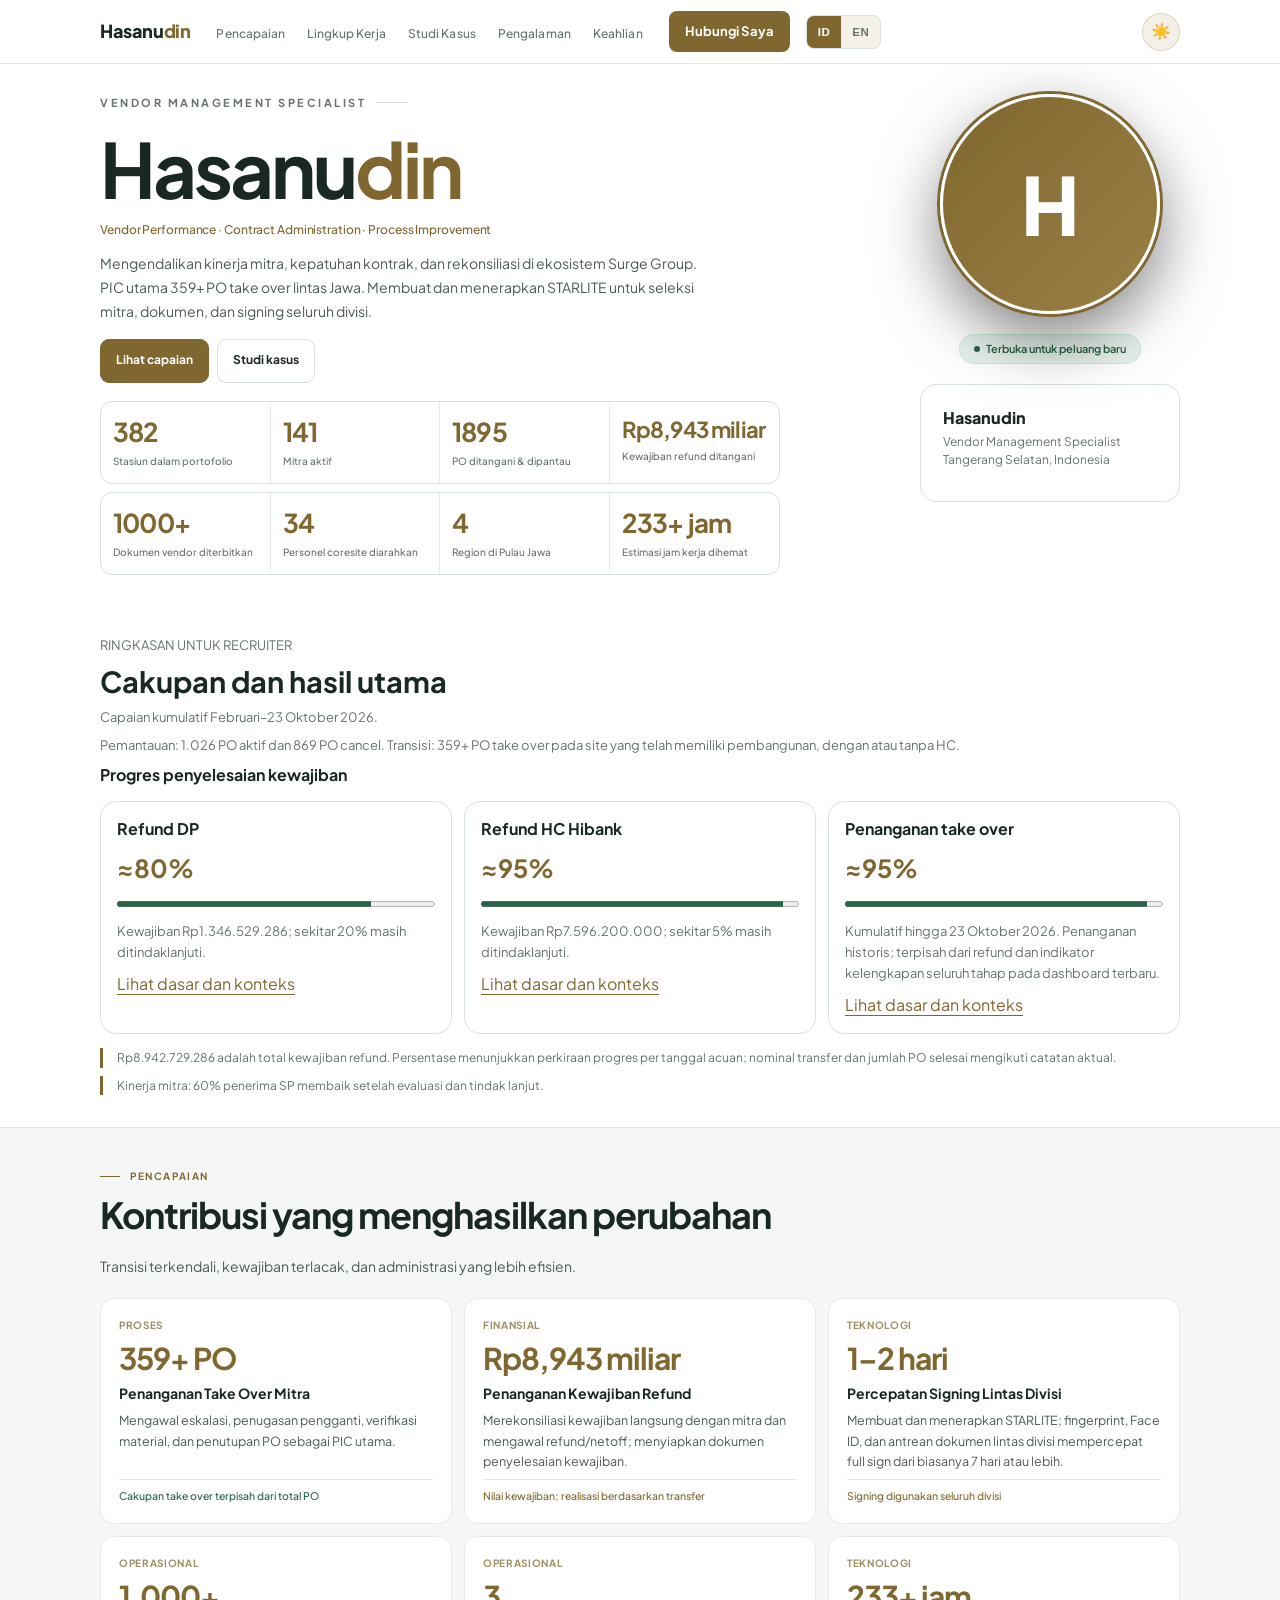
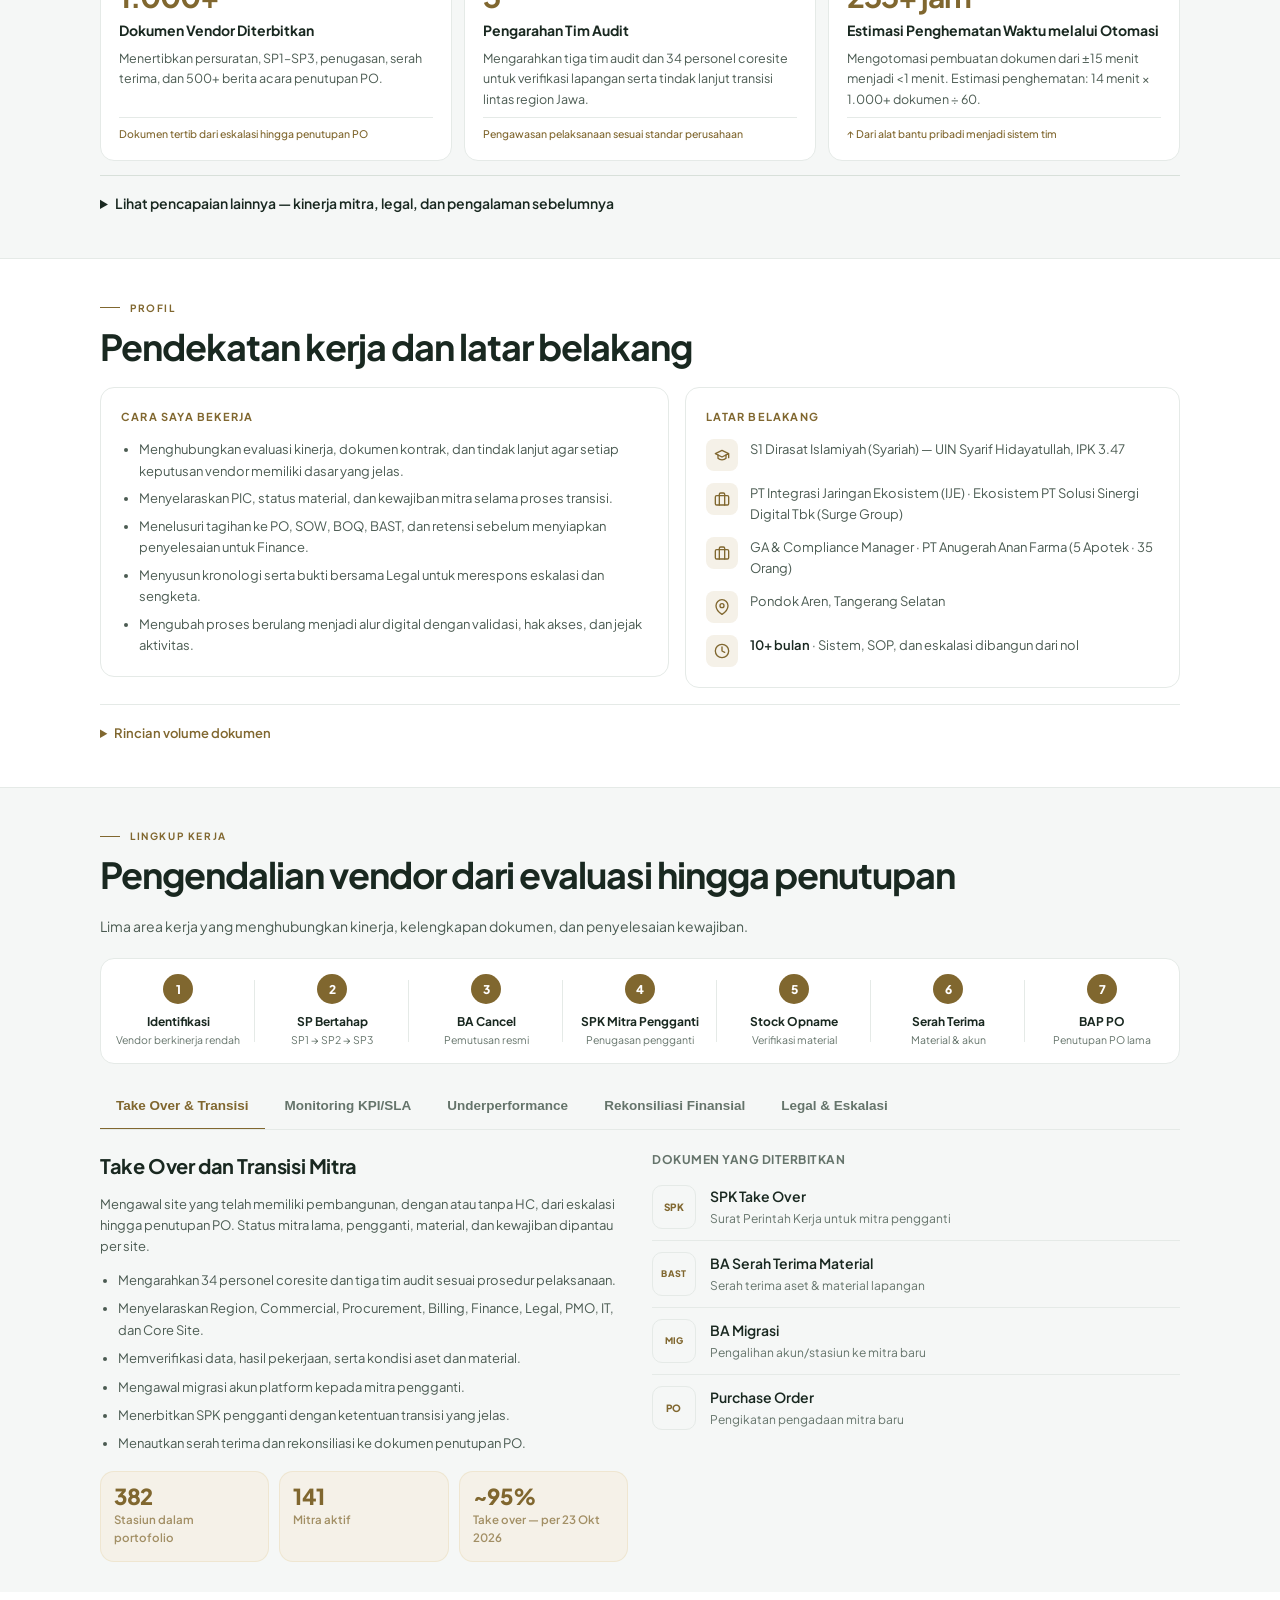
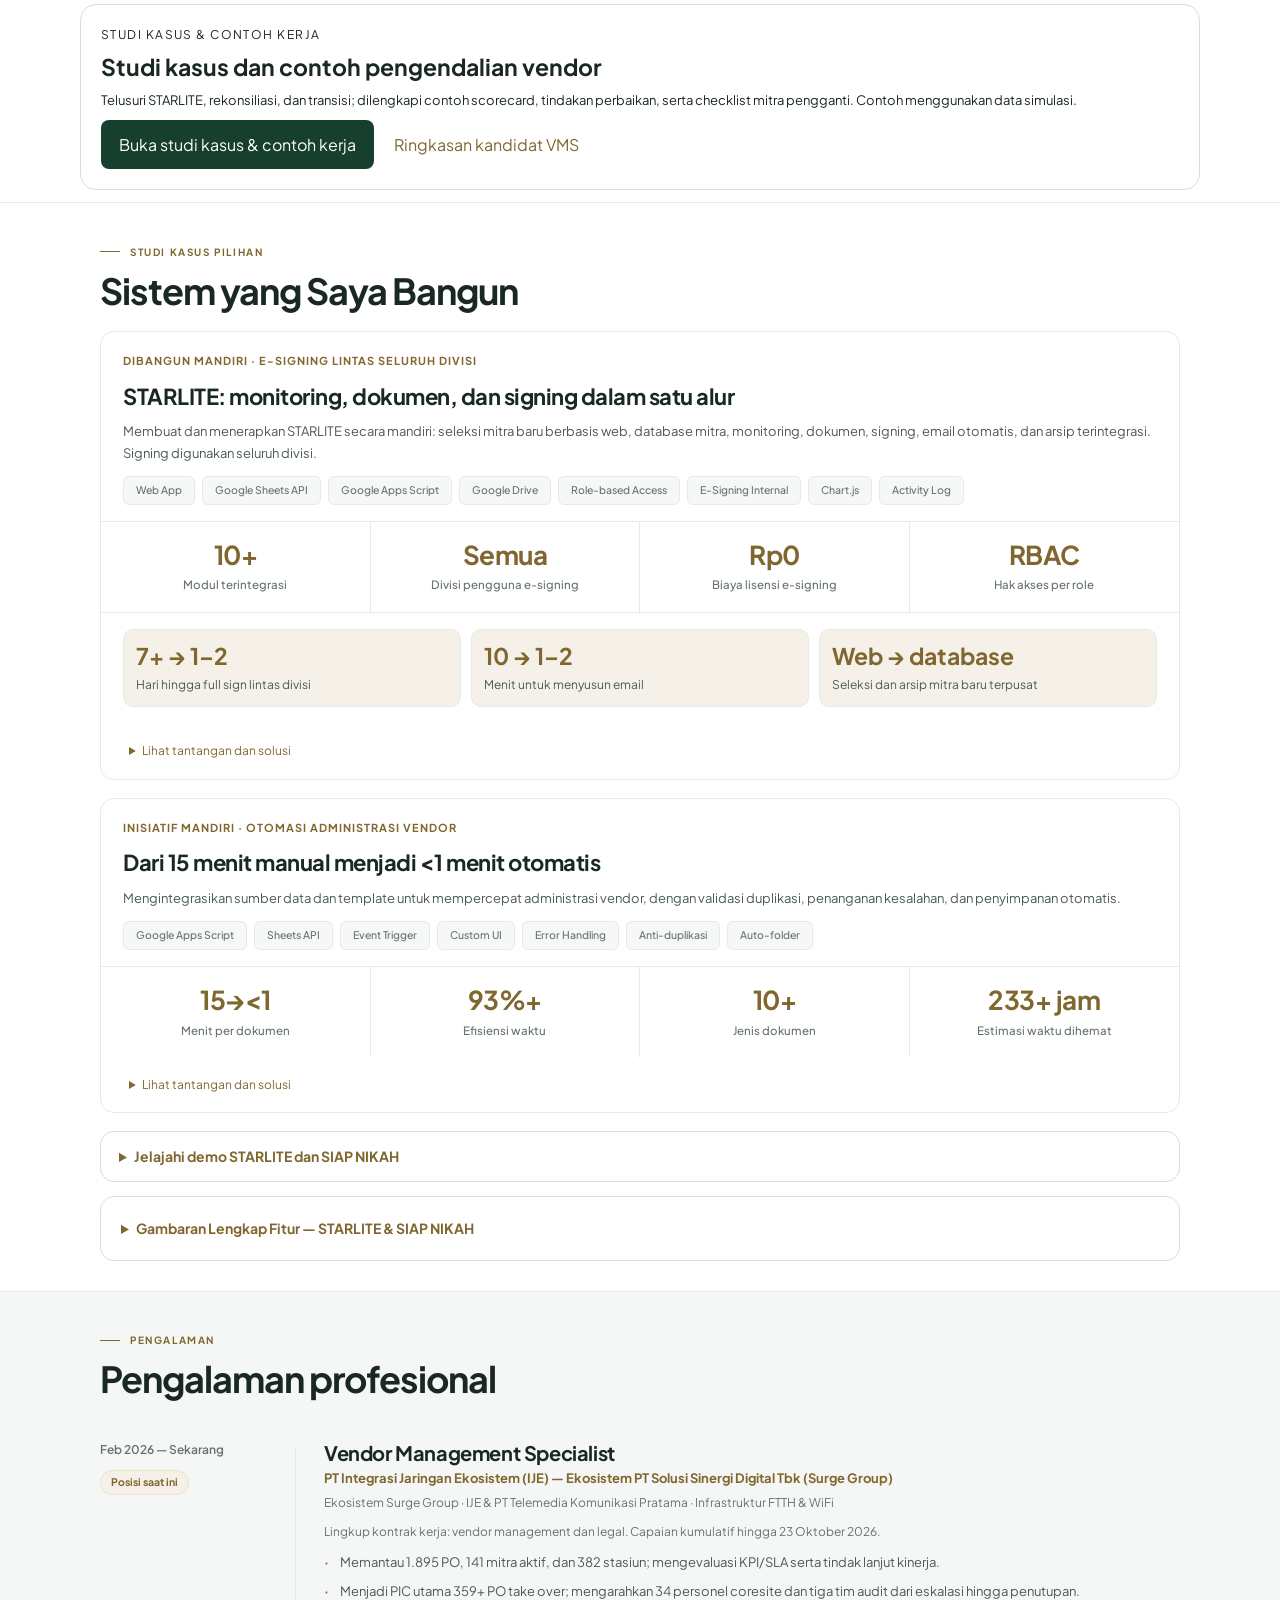
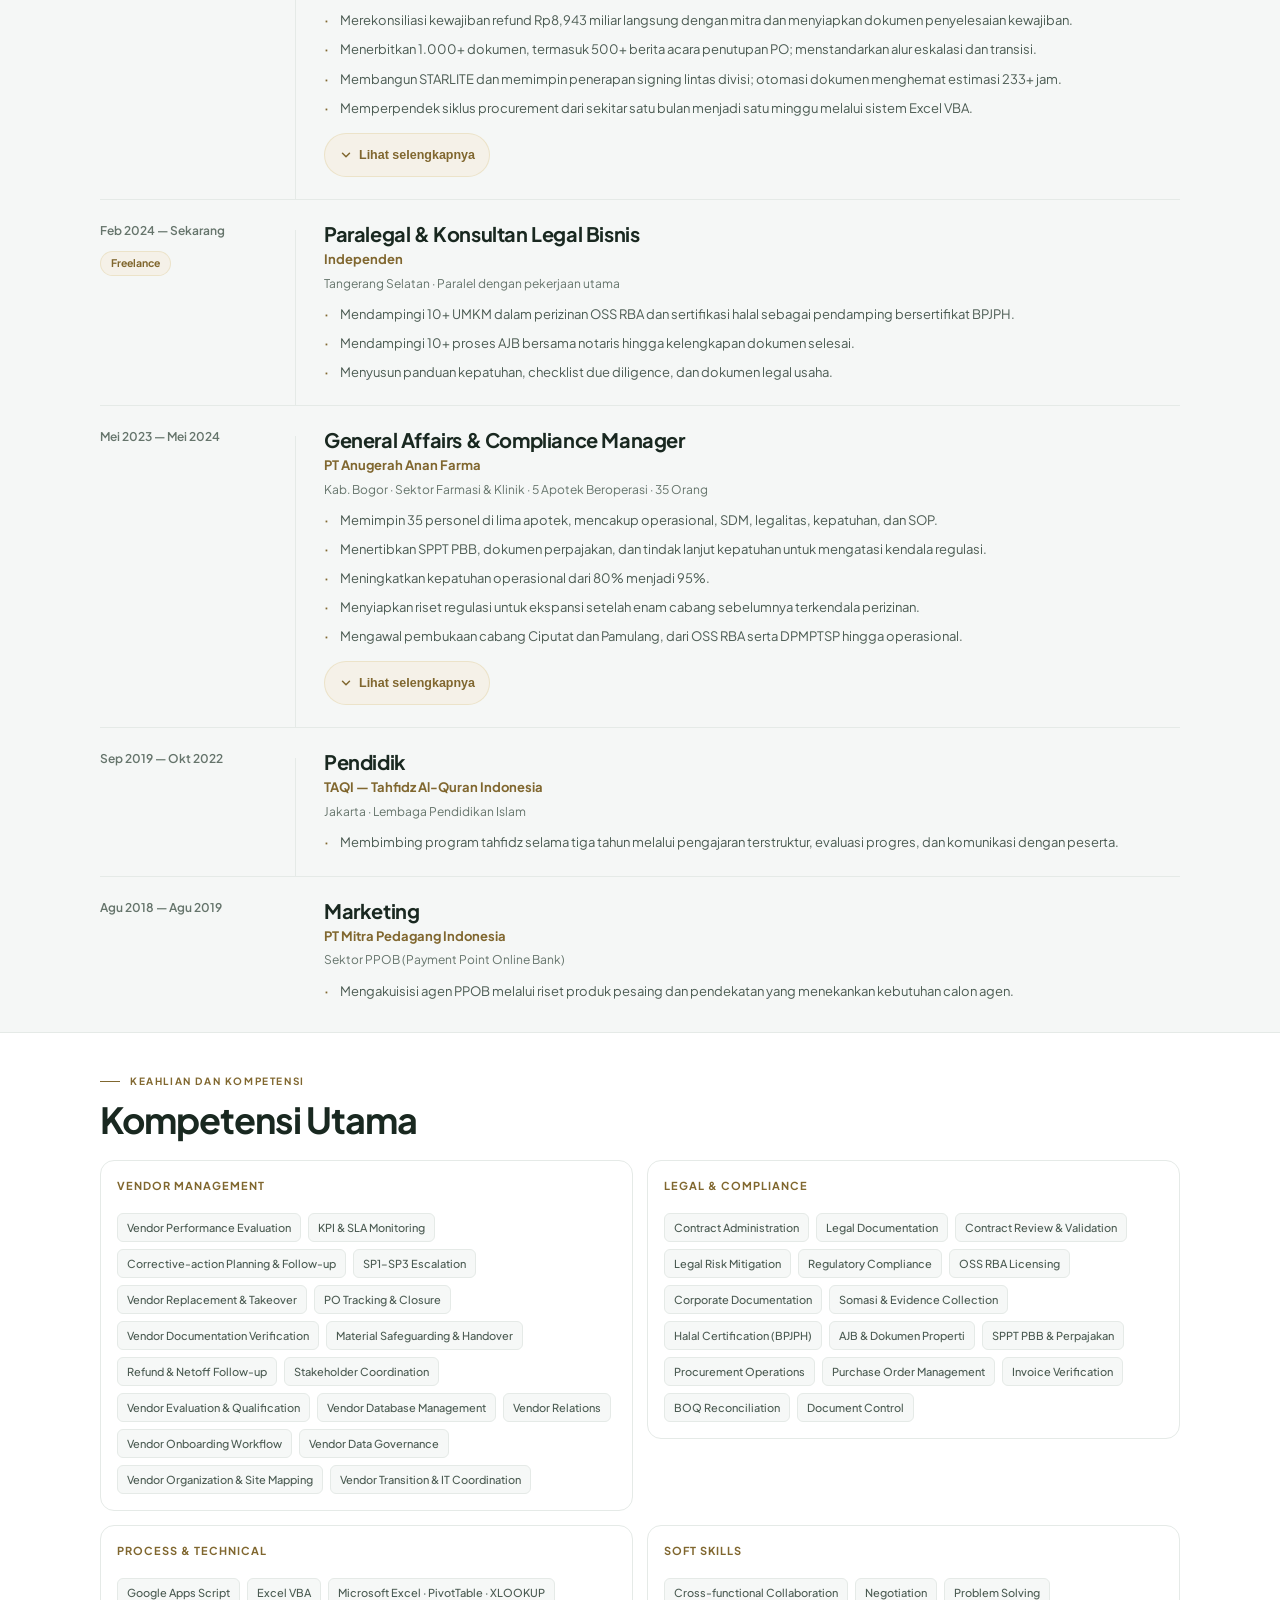
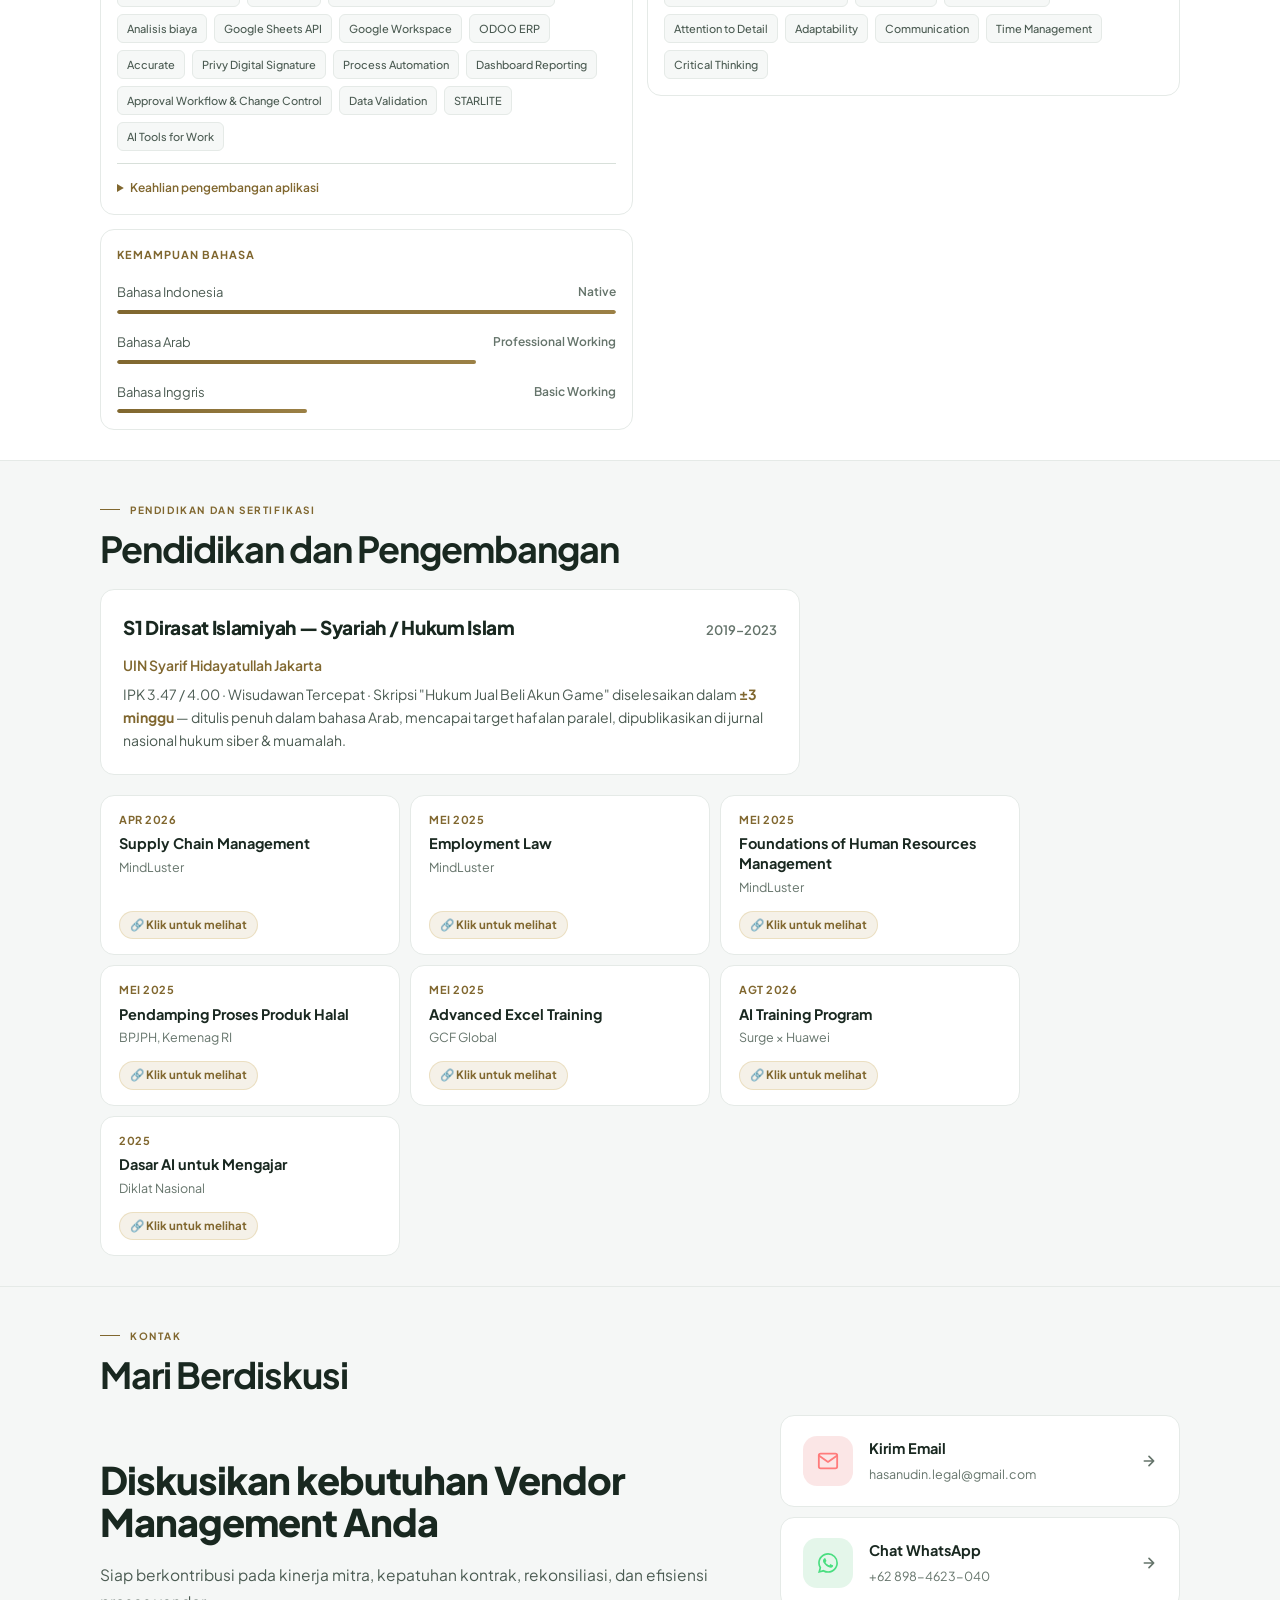
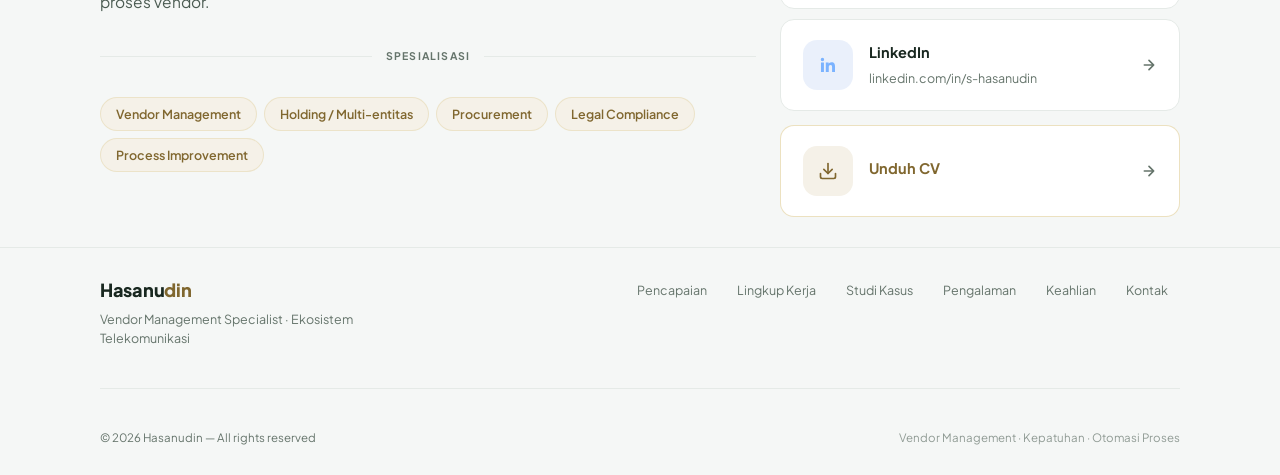
==== commit fe8efd01: "Align VMS skills with verified STARLITE governance and automation" ====
--- a/index.html
+++ b/index.html
@@ -1594,7 +1594,7 @@
     <div class="sec-eye" data-id="Keahlian dan Kompetensi" data-en="Skills and Competencies">Keahlian dan Kompetensi</div>
     <h2 class="sec-h" style="margin-bottom:48px" data-id="Kompetensi Utama" data-en="Core Competencies">Kompetensi Utama</h2>
     <div class="skills-wrap">
-      <div class="sk-group"><div class="sk-group-title">Vendor Management</div><div class="sk-chips"><span class="chip">Vendor Performance Evaluation</span><span class="chip">KPI &amp; SLA Monitoring</span><span class="chip">Corrective-action Planning &amp; Follow-up</span><span class="chip">SP1–SP3 Escalation</span><span class="chip">Vendor Replacement &amp; Takeover</span><span class="chip">PO Tracking &amp; Closure</span><span class="chip">Vendor Documentation Verification</span><span class="chip">Material Safeguarding &amp; Handover</span><span class="chip">Refund &amp; Netoff Follow-up</span><span class="chip">Stakeholder Coordination</span><span class="chip">Vendor Evaluation &amp; Qualification</span><span class="chip">Vendor Database Management</span><span class="chip">Vendor Relations</span><span class="chip">Vendor Onboarding Workflow</span></div>
+      <div class="sk-group"><div class="sk-group-title">Vendor Management</div><div class="sk-chips"><span class="chip">Vendor Performance Evaluation</span><span class="chip">KPI &amp; SLA Monitoring</span><span class="chip">Corrective-action Planning &amp; Follow-up</span><span class="chip">SP1–SP3 Escalation</span><span class="chip">Vendor Replacement &amp; Takeover</span><span class="chip">PO Tracking &amp; Closure</span><span class="chip">Vendor Documentation Verification</span><span class="chip">Material Safeguarding &amp; Handover</span><span class="chip">Refund &amp; Netoff Follow-up</span><span class="chip">Stakeholder Coordination</span><span class="chip">Vendor Evaluation &amp; Qualification</span><span class="chip">Vendor Database Management</span><span class="chip">Vendor Relations</span><span class="chip">Vendor Onboarding Workflow</span><span class="chip">Vendor Data Governance</span><span class="chip">Vendor Organization &amp; Site Mapping</span><span class="chip">Vendor Transition &amp; IT Coordination</span></div>
       </div>
       <div class="sk-group">
         <div class="sk-group-title">Legal &amp; Compliance</div>
@@ -1613,10 +1613,10 @@
           <span class="chip">Microsoft Excel · PivotTable · XLOOKUP</span><span class="chip" data-id="Analisis biaya" data-en="Cost analysis">Analisis biaya</span><span class="chip">Google Sheets API</span>
           <span class="chip">Google Workspace</span><span class="chip">ODOO ERP</span>
           <span class="chip">Accurate</span><span class="chip">Privy Digital Signature</span>
-          <span class="chip">Process Automation</span><span class="chip">Dashboard Reporting</span><span class="chip">Vendor Data Management</span><span class="chip">Data Validation</span><span class="chip">STARLITE</span>
+          <span class="chip">Process Automation</span><span class="chip">Dashboard Reporting</span><span class="chip">Approval Workflow &amp; Change Control</span><span class="chip">Data Validation</span><span class="chip">STARLITE</span>
           <span class="chip">AI Tools for Work</span>
           </div>
-      <details class="app-advanced-skills"><summary data-id="Keahlian pengembangan aplikasi" data-en="Application Development Skills">Keahlian pengembangan aplikasi</summary><div class="sk-chips"><span class="chip">HTML &amp; CSS</span><span class="chip">JavaScript</span><span class="chip">Responsive Web UI</span><span class="chip">API Integration</span><span class="chip">SQL &amp; Database Integration</span><span class="chip">Supabase Integration</span><span class="chip">Cloudflare Workers &amp; D1</span><span class="chip">Google Drive Integration</span><span class="chip">Document Generation</span><span class="chip">Internal E-signing Workflow</span><span class="chip">Role-based Access</span><span class="chip">Activity Logging</span><span class="chip">Search &amp; Filtering</span><span class="chip">CSV Export</span><span class="chip">Budget &amp; Payment Tracking</span><span class="chip">Task &amp; PIC Tracking</span><span class="chip">Workflow Design</span><span class="chip">Requirements Analysis</span><details class="app-advanced-skills"><summary><span data-id="Skill penerapan lanjutan dari kedua aplikasi" data-en="Additional applied skills from both applications">Skill penerapan lanjutan dari kedua aplikasi</span></summary><div class="sk-chips"><span class="chip">Chart.js Data Visualization</span><span class="chip">PDF Split &amp; Merge</span><span class="chip">PDF Editing &amp; OCR Integration</span><span class="chip">Document Version Comparison</span><span class="chip">QR Code Workflows</span><span class="chip">Document Versioning &amp; Recovery</span><span class="chip">Auto-numbering &amp; Archiving</span><span class="chip">Batch Document Processing</span><span class="chip">Database RPC</span><span class="chip">Data Synchronization</span><span class="chip">Write Queue &amp; Conflict Resolution</span><span class="chip">Idempotent Requests</span><span class="chip">Session &amp; Device Management</span><span class="chip">Calendar Export (ICS)</span><span class="chip">Data Backup (JSON)</span><span class="chip">Business-rule Validation</span><span class="chip">Automated Test Coverage</span><span class="chip">Workflow Dependencies</span><span class="chip">Master Data Management</span><span class="chip">Operational Report Design</span></div></details>
+      <details class="app-advanced-skills"><summary data-id="Keahlian pengembangan aplikasi" data-en="Application Development Skills">Keahlian pengembangan aplikasi</summary><div class="sk-chips"><span class="chip">HTML &amp; CSS</span><span class="chip">JavaScript</span><span class="chip">Responsive Web UI</span><span class="chip">API Integration</span><span class="chip">SQL &amp; Database Integration</span><span class="chip">Supabase Integration</span><span class="chip">Cloudflare Workers &amp; D1</span><span class="chip">Google Drive Integration</span><span class="chip">Document Generation</span><span class="chip">Internal E-signing Workflow</span><span class="chip">Passkey / WebAuthn Integration</span><span class="chip">Email Workflow Automation</span><span class="chip">Role-based Access</span><span class="chip">Activity Logging</span><span class="chip">Search &amp; Filtering</span><span class="chip">CSV Export</span><span class="chip">Budget &amp; Payment Tracking</span><span class="chip">Task &amp; PIC Tracking</span><span class="chip">Workflow Design</span><span class="chip">Requirements Analysis</span><details class="app-advanced-skills"><summary><span data-id="Skill penerapan lanjutan dari kedua aplikasi" data-en="Additional applied skills from both applications">Skill penerapan lanjutan dari kedua aplikasi</span></summary><div class="sk-chips"><span class="chip">Chart.js Data Visualization</span><span class="chip">PDF Split &amp; Merge</span><span class="chip">PDF Editing &amp; OCR Integration</span><span class="chip">Document Version Comparison</span><span class="chip">QR Code Workflows</span><span class="chip">Document Versioning &amp; Recovery</span><span class="chip">Auto-numbering &amp; Archiving</span><span class="chip">Batch Document Processing</span><span class="chip">Database RPC</span><span class="chip">Data Synchronization</span><span class="chip">Write Queue &amp; Conflict Resolution</span><span class="chip">Idempotent Requests</span><span class="chip">Session &amp; Device Management</span><span class="chip">Calendar Export (ICS)</span><span class="chip">Data Backup (JSON)</span><span class="chip">Business-rule Validation</span><span class="chip">Automated Test Coverage</span><span class="chip">Workflow Dependencies</span><span class="chip">Master Data Management</span><span class="chip">Operational Report Design</span></div></details>
           <p class="app-skill-note" data-id="Penerapan melalui STARLITE dan proyek pribadi SIAP NIKAH: menghubungkan kebutuhan operasional, alur kerja, data, dan antarmuka aplikasi." data-en="Applied through STARLITE and the SIAP NIKAH personal project: connecting operational needs, workflows, data, and application interfaces.">Penerapan melalui STARLITE dan proyek pribadi SIAP NIKAH: menghubungkan kebutuhan operasional, alur kerja, data, dan antarmuka aplikasi.</p>
         </div></details></div>
       <div class="sk-group">
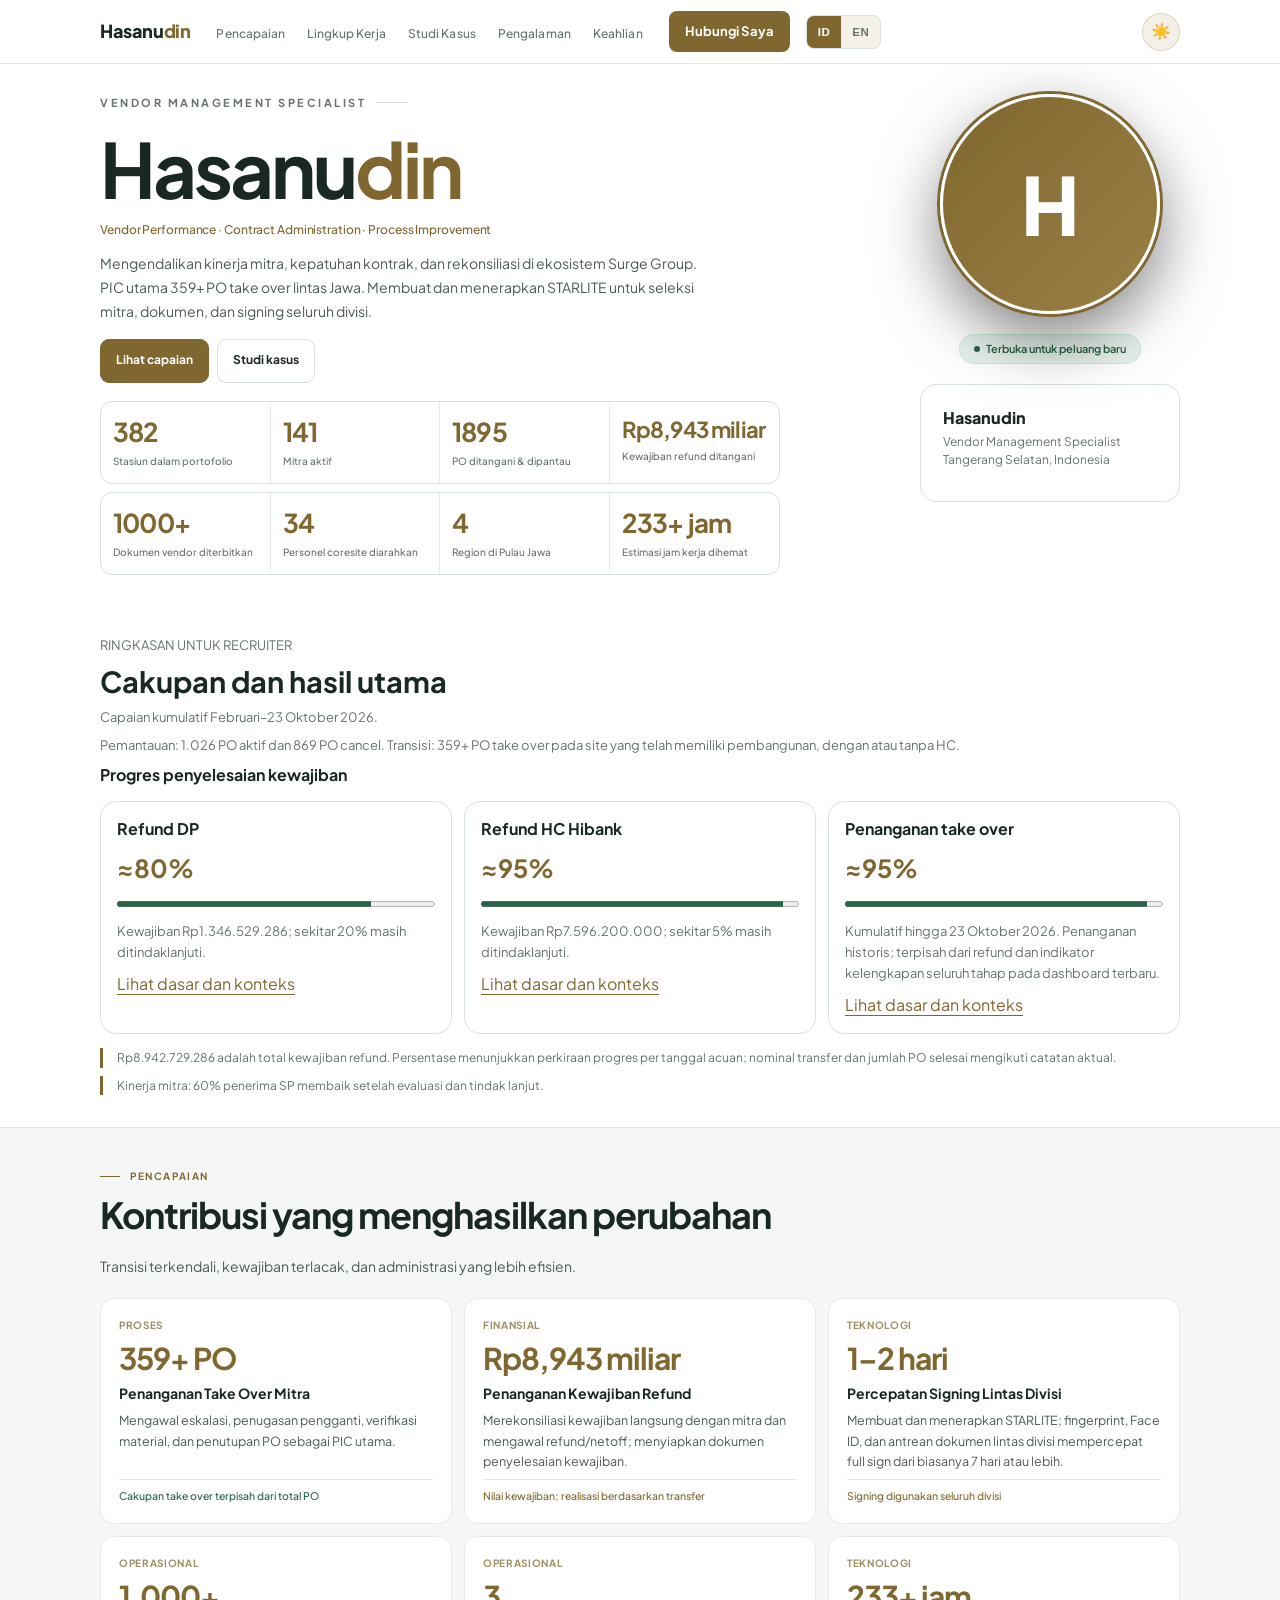
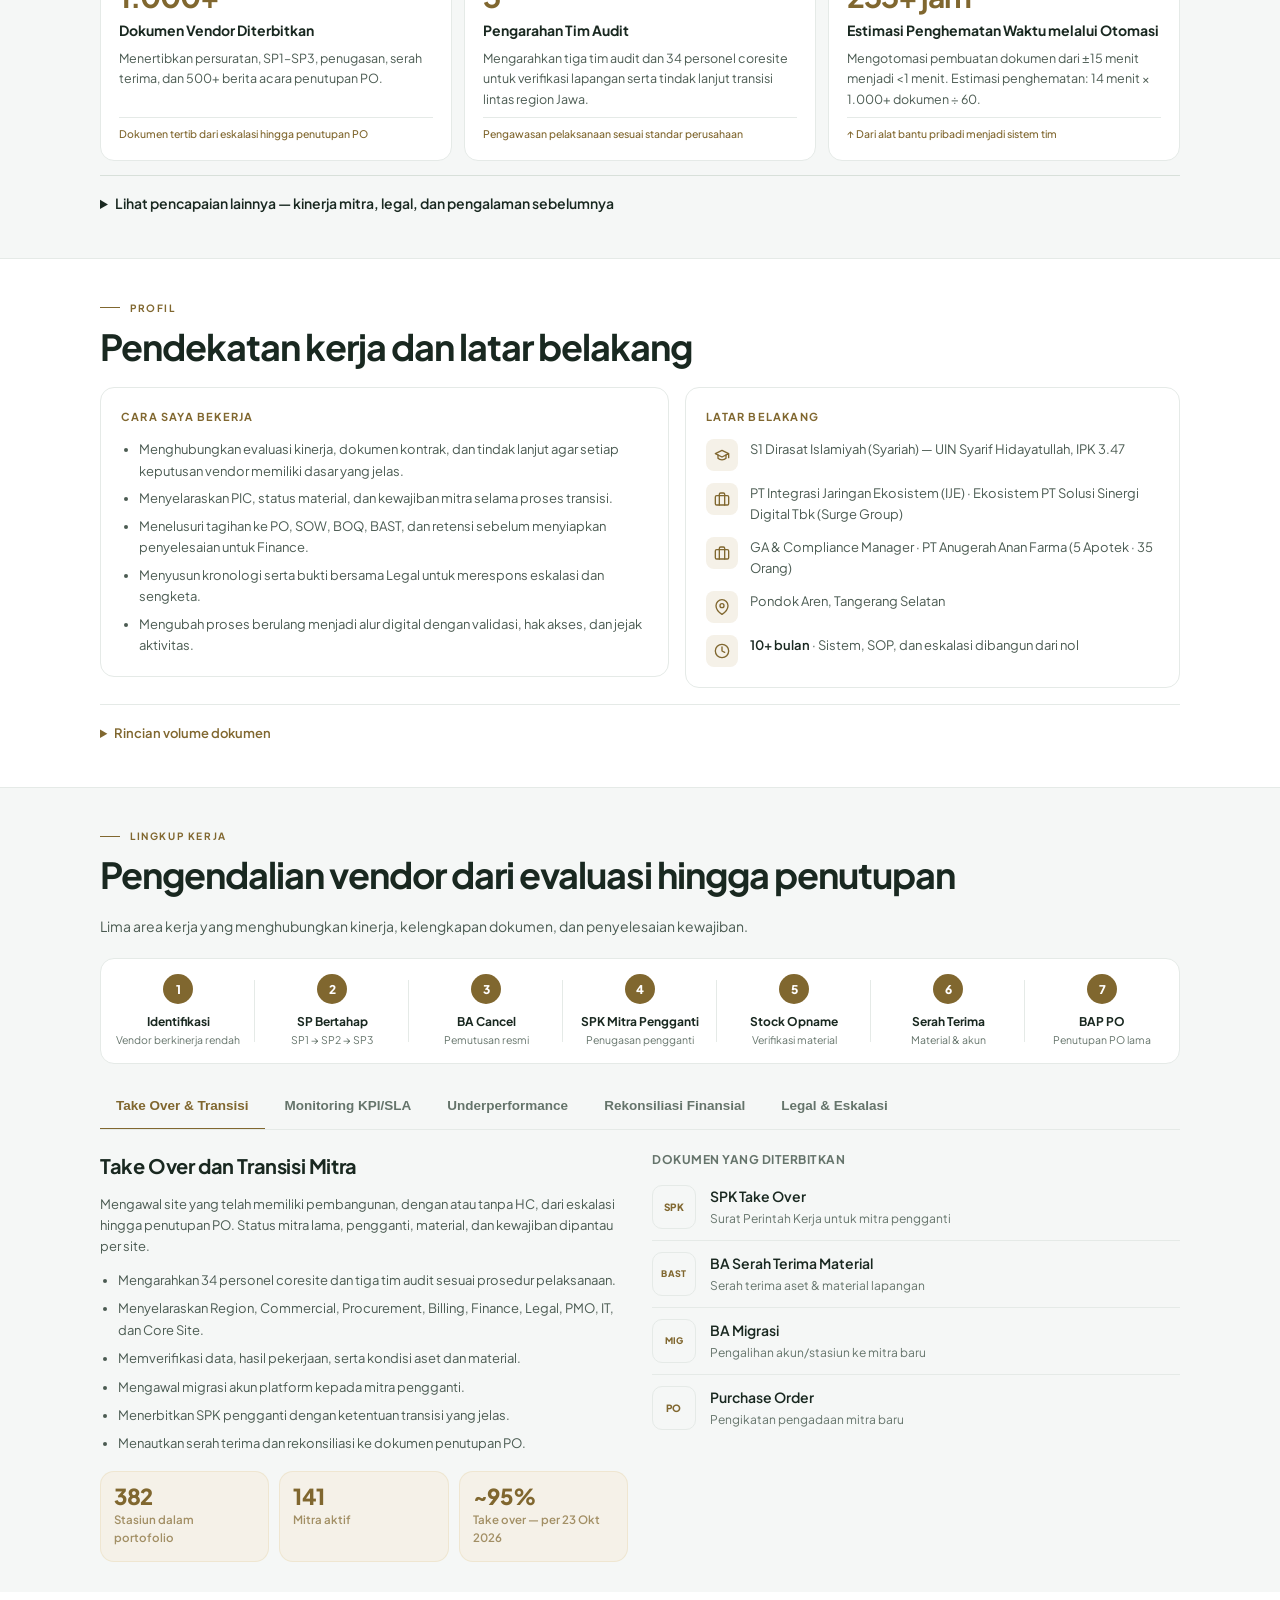
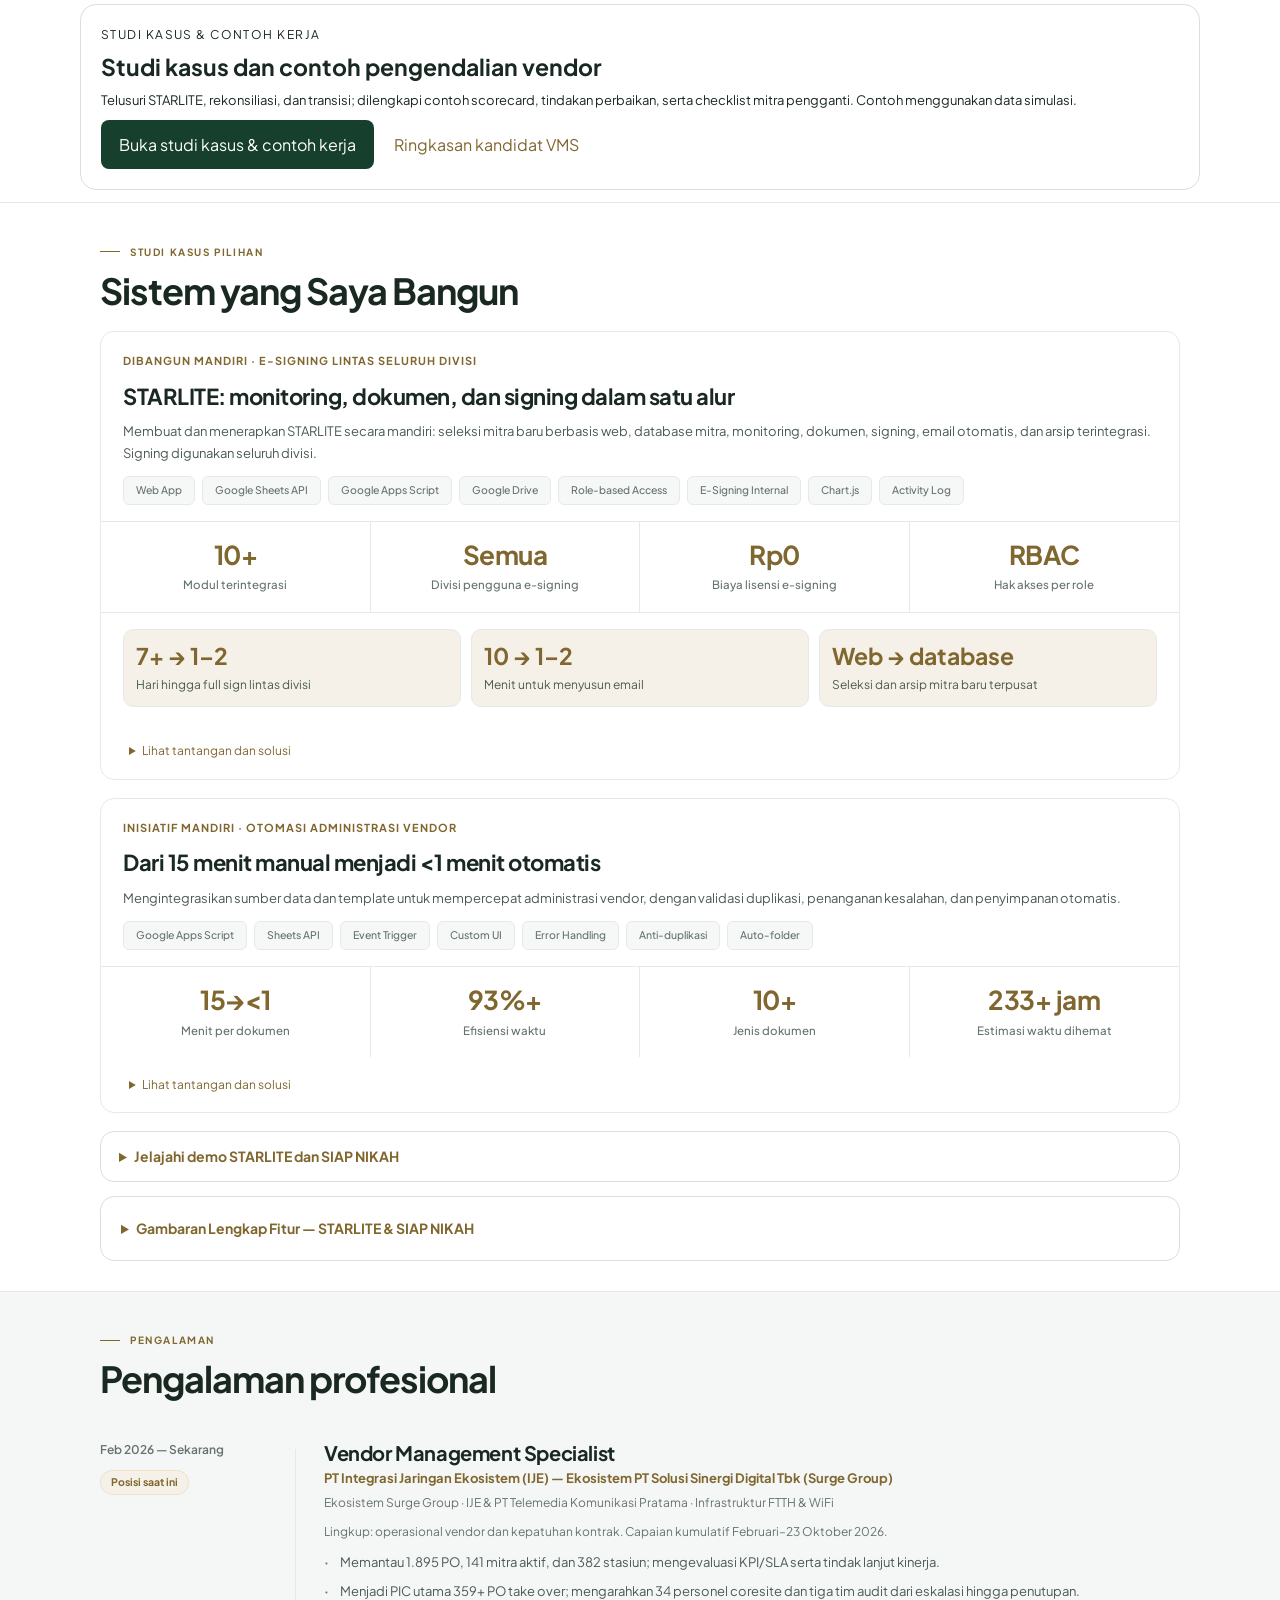
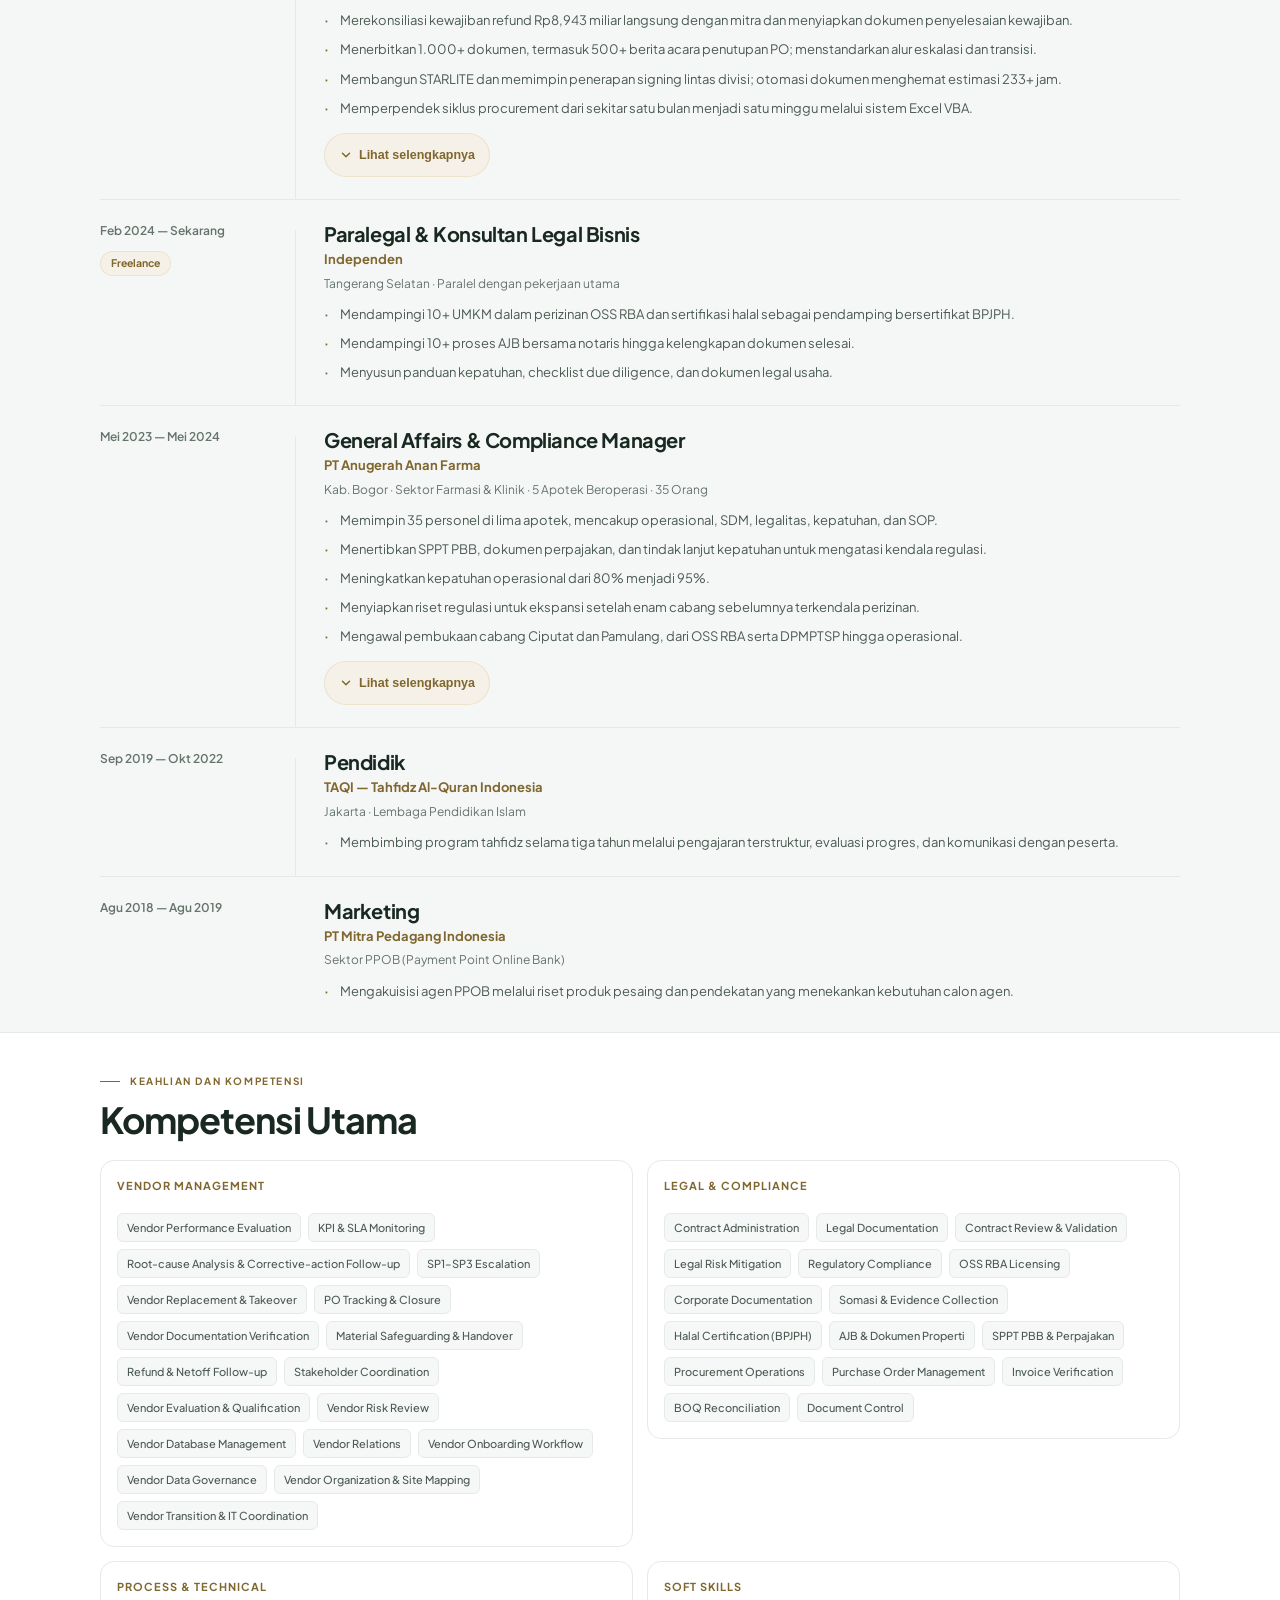
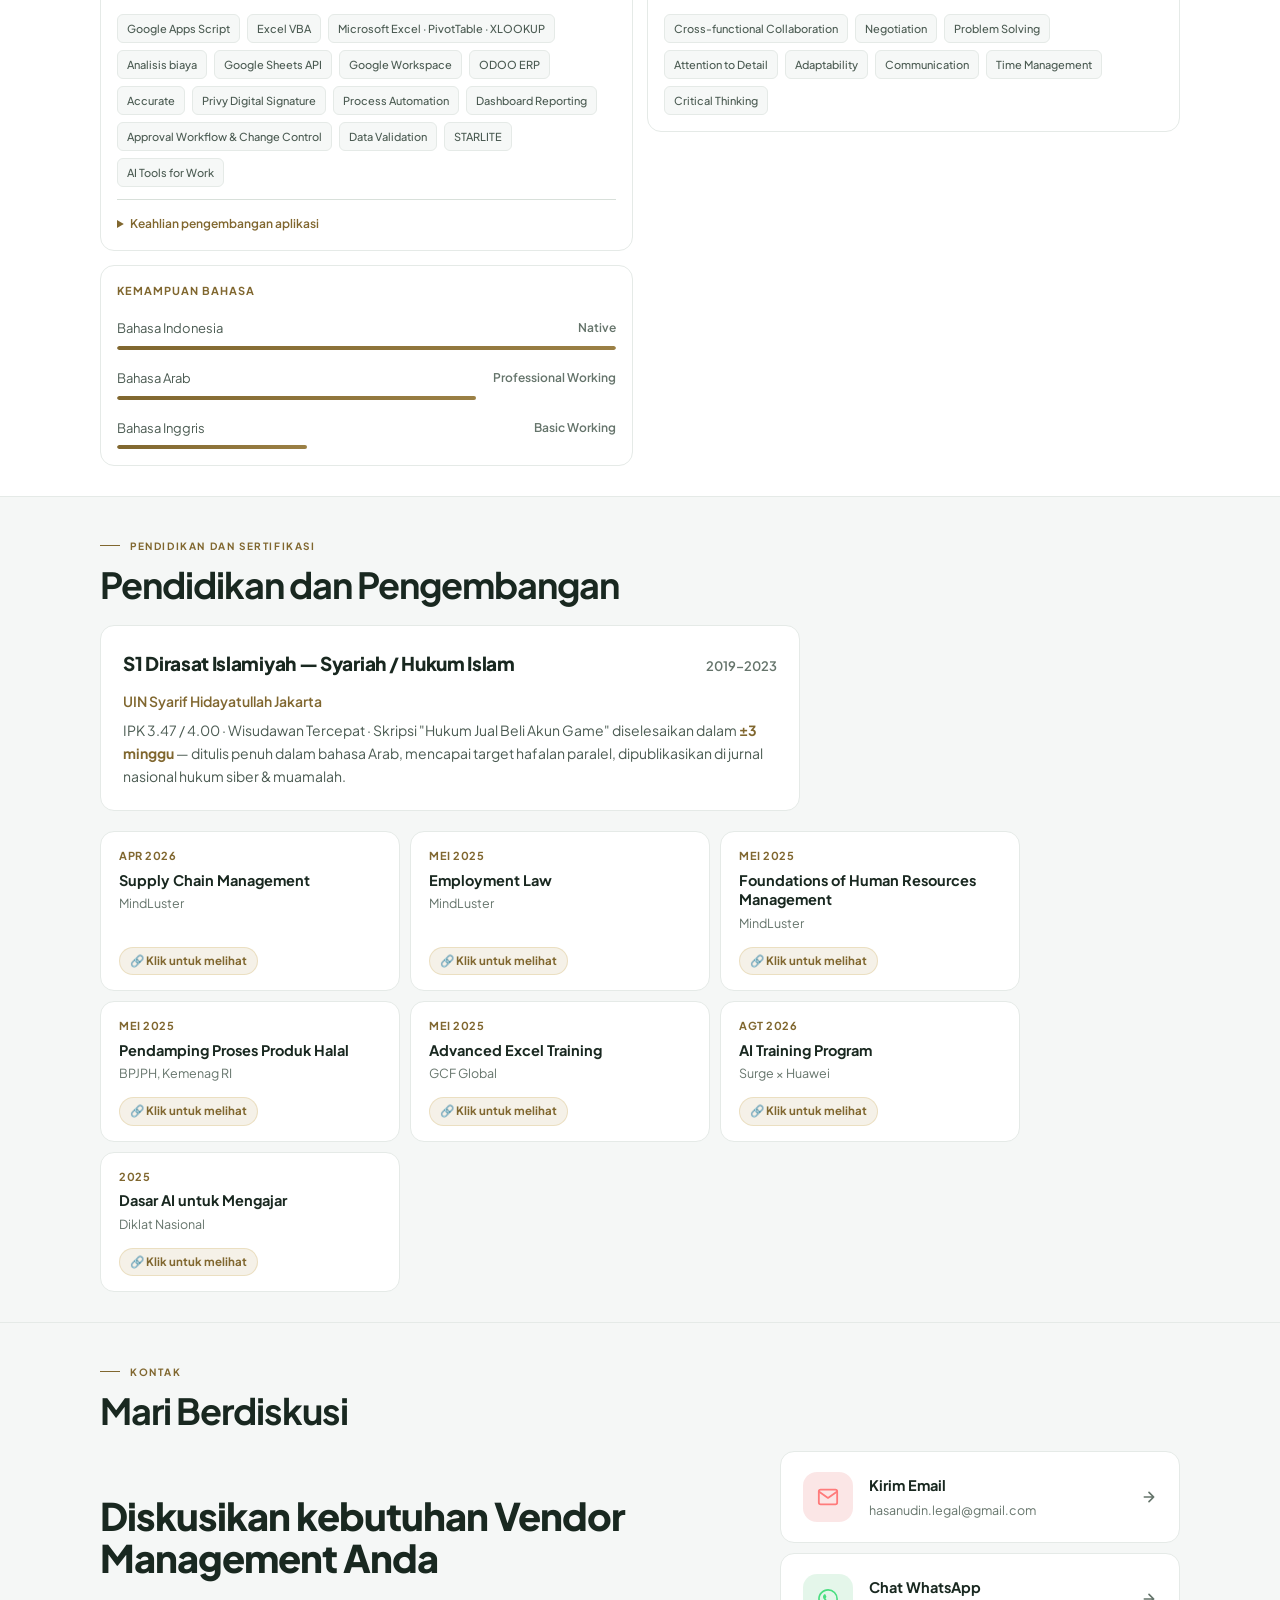
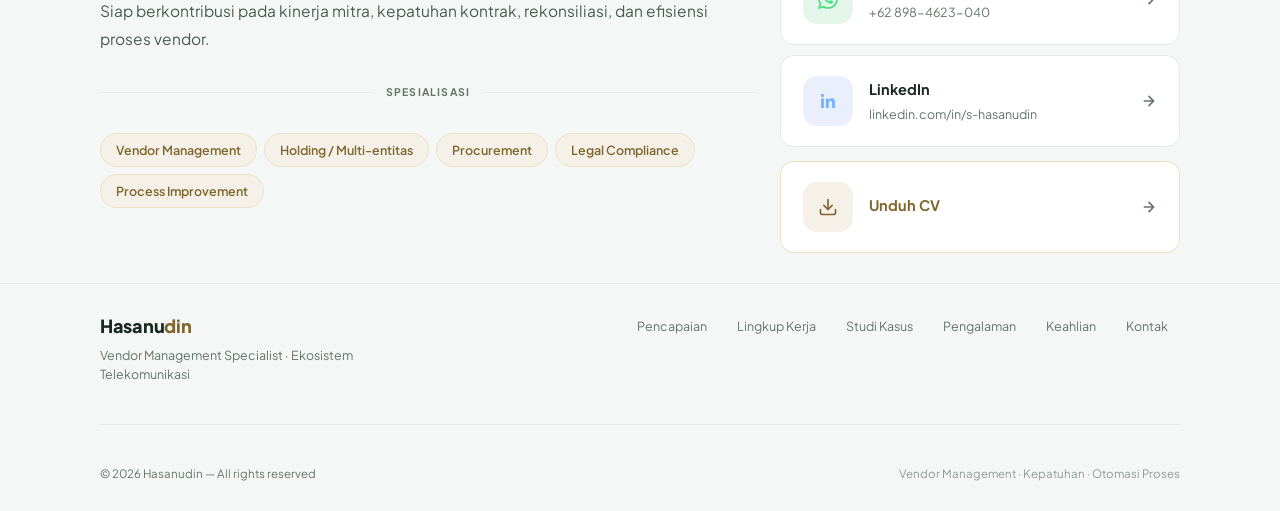
==== commit 7a9a20ff: "Finalize VMS competencies and align experience scope with CV" ====
--- a/index.html
+++ b/index.html
@@ -1489,7 +1489,7 @@
         <div>
           <div class="exp-role">Vendor Management Specialist</div>
           <div class="exp-co">PT Integrasi Jaringan Ekosistem (IJE) — Ekosistem PT Solusi Sinergi Digital Tbk (Surge Group)</div>
-          <div class="exp-where" data-id="Ekosistem Surge Group · IJE &amp; PT Telemedia Komunikasi Pratama · Infrastruktur FTTH &amp; WiFi" data-en="Surge Group ecosystem · IJE &amp; PT Telemedia Komunikasi Pratama · FTTH &amp; WiFi infrastructure">Ekosistem Surge Group · IJE &amp; PT Telemedia Komunikasi Pratama · Infrastruktur FTTH &amp; WiFi</div><p class="exp-where" data-id="Lingkup kontrak kerja: vendor management dan legal. Capaian kumulatif hingga 23 Oktober 2026." data-en="Employment scope: vendor management and legal. Cumulative results through 23 October 2026.">Lingkup kontrak kerja: vendor management dan legal. Capaian kumulatif hingga 23 Oktober 2026.</p>
+          <div class="exp-where" data-id="Ekosistem Surge Group · IJE &amp; PT Telemedia Komunikasi Pratama · Infrastruktur FTTH &amp; WiFi" data-en="Surge Group ecosystem · IJE &amp; PT Telemedia Komunikasi Pratama · FTTH &amp; WiFi infrastructure">Ekosistem Surge Group · IJE &amp; PT Telemedia Komunikasi Pratama · Infrastruktur FTTH &amp; WiFi</div><p class="exp-where" data-id="Lingkup: operasional vendor dan kepatuhan kontrak. Capaian kumulatif Februari–23 Oktober 2026." data-en="Scope: vendor operations and contract compliance. Cumulative results: February–23 October 2026.">Lingkup: operasional vendor dan kepatuhan kontrak. Capaian kumulatif Februari–23 Oktober 2026.</p>
           <ul class="exp-ul"><li data-id="Memantau 1.895 PO, 141 mitra aktif, dan 382 stasiun; mengevaluasi KPI/SLA serta tindak lanjut kinerja." data-en="Monitor 1,895 POs, 141 active vendors, and 382 stations; review KPIs/SLAs and performance follow-up.">Memantau 1.895 PO, 141 mitra aktif, dan 382 stasiun; mengevaluasi KPI/SLA serta tindak lanjut kinerja.</li><li data-id="Menjadi PIC utama 359+ PO take over; mengarahkan 34 personel coresite dan tiga tim audit dari eskalasi hingga penutupan." data-en="Lead 359+ takeover POs as primary PIC, directing 34 coresite personnel and three audit teams from escalation to closure.">Menjadi PIC utama 359+ PO take over; mengarahkan 34 personel coresite dan tiga tim audit dari eskalasi hingga penutupan.</li><li data-id="Merekonsiliasi kewajiban refund Rp8,943 miliar langsung dengan mitra dan menyiapkan dokumen penyelesaian kewajiban." data-en="Reconcile IDR 8.943B in refund obligations directly with vendors and prepare settlement records for Finance.">Merekonsiliasi kewajiban refund Rp8,943 miliar langsung dengan mitra dan menyiapkan dokumen penyelesaian kewajiban.</li><li data-id="Menerbitkan 1.000+ dokumen, termasuk 500+ berita acara penutupan PO; menstandarkan alur eskalasi dan transisi." data-en="Issue 1,000+ documents, including 500+ PO closure reports, and standardize escalation and transition workflows.">Menerbitkan 1.000+ dokumen, termasuk 500+ berita acara penutupan PO; menstandarkan alur eskalasi dan transisi.</li><li data-id="Membangun STARLITE dan memimpin penerapan signing lintas divisi; otomasi dokumen menghemat estimasi 233+ jam." data-en="Build STARLITE and lead signing adoption across divisions; document automation saves an estimated 233+ hours.">Membangun STARLITE dan memimpin penerapan signing lintas divisi; otomasi dokumen menghemat estimasi 233+ jam.</li><li data-id="Memperpendek siklus procurement dari sekitar satu bulan menjadi satu minggu melalui sistem Excel VBA." data-en="Shorten the procurement process from approximately one month to one week with an Excel VBA system.">Memperpendek siklus procurement dari sekitar satu bulan menjadi satu minggu melalui sistem Excel VBA.</li></ul>
           <button class="exp-more" onclick="toggleExp(this)">
             <svg width="14" height="14" fill="none" stroke="currentColor" stroke-width="2.5" stroke-linecap="round" stroke-linejoin="round" viewbox="0 0 24 24"><polyline points="6 9 12 15 18 9"></polyline></svg>
@@ -1594,7 +1594,7 @@
     <div class="sec-eye" data-id="Keahlian dan Kompetensi" data-en="Skills and Competencies">Keahlian dan Kompetensi</div>
     <h2 class="sec-h" style="margin-bottom:48px" data-id="Kompetensi Utama" data-en="Core Competencies">Kompetensi Utama</h2>
     <div class="skills-wrap">
-      <div class="sk-group"><div class="sk-group-title">Vendor Management</div><div class="sk-chips"><span class="chip">Vendor Performance Evaluation</span><span class="chip">KPI &amp; SLA Monitoring</span><span class="chip">Corrective-action Planning &amp; Follow-up</span><span class="chip">SP1–SP3 Escalation</span><span class="chip">Vendor Replacement &amp; Takeover</span><span class="chip">PO Tracking &amp; Closure</span><span class="chip">Vendor Documentation Verification</span><span class="chip">Material Safeguarding &amp; Handover</span><span class="chip">Refund &amp; Netoff Follow-up</span><span class="chip">Stakeholder Coordination</span><span class="chip">Vendor Evaluation &amp; Qualification</span><span class="chip">Vendor Database Management</span><span class="chip">Vendor Relations</span><span class="chip">Vendor Onboarding Workflow</span><span class="chip">Vendor Data Governance</span><span class="chip">Vendor Organization &amp; Site Mapping</span><span class="chip">Vendor Transition &amp; IT Coordination</span></div>
+      <div class="sk-group"><div class="sk-group-title">Vendor Management</div><div class="sk-chips"><span class="chip">Vendor Performance Evaluation</span><span class="chip">KPI &amp; SLA Monitoring</span><span class="chip">Root-cause Analysis &amp; Corrective-action Follow-up</span><span class="chip">SP1–SP3 Escalation</span><span class="chip">Vendor Replacement &amp; Takeover</span><span class="chip">PO Tracking &amp; Closure</span><span class="chip">Vendor Documentation Verification</span><span class="chip">Material Safeguarding &amp; Handover</span><span class="chip">Refund &amp; Netoff Follow-up</span><span class="chip">Stakeholder Coordination</span><span class="chip">Vendor Evaluation &amp; Qualification</span><span class="chip">Vendor Risk Review</span><span class="chip">Vendor Database Management</span><span class="chip">Vendor Relations</span><span class="chip">Vendor Onboarding Workflow</span><span class="chip">Vendor Data Governance</span><span class="chip">Vendor Organization &amp; Site Mapping</span><span class="chip">Vendor Transition &amp; IT Coordination</span></div>
       </div>
       <div class="sk-group">
         <div class="sk-group-title">Legal &amp; Compliance</div>
